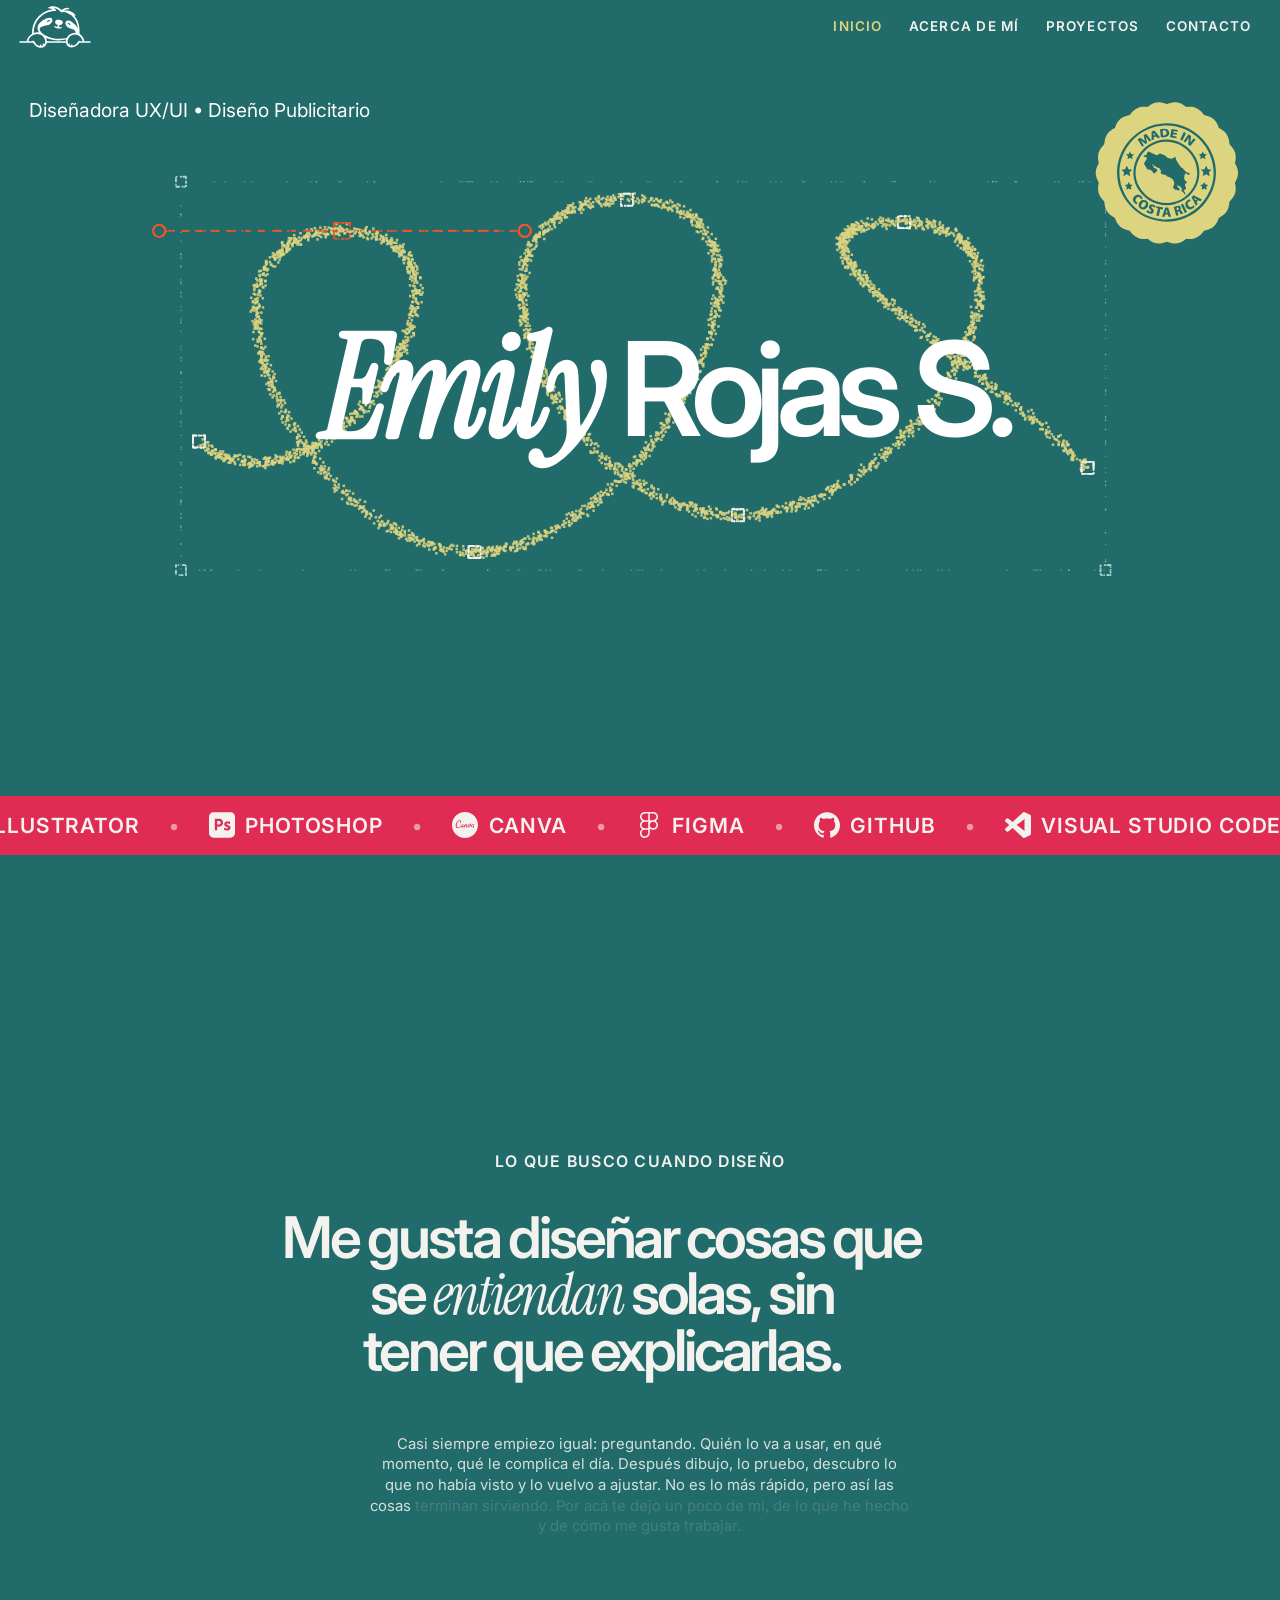
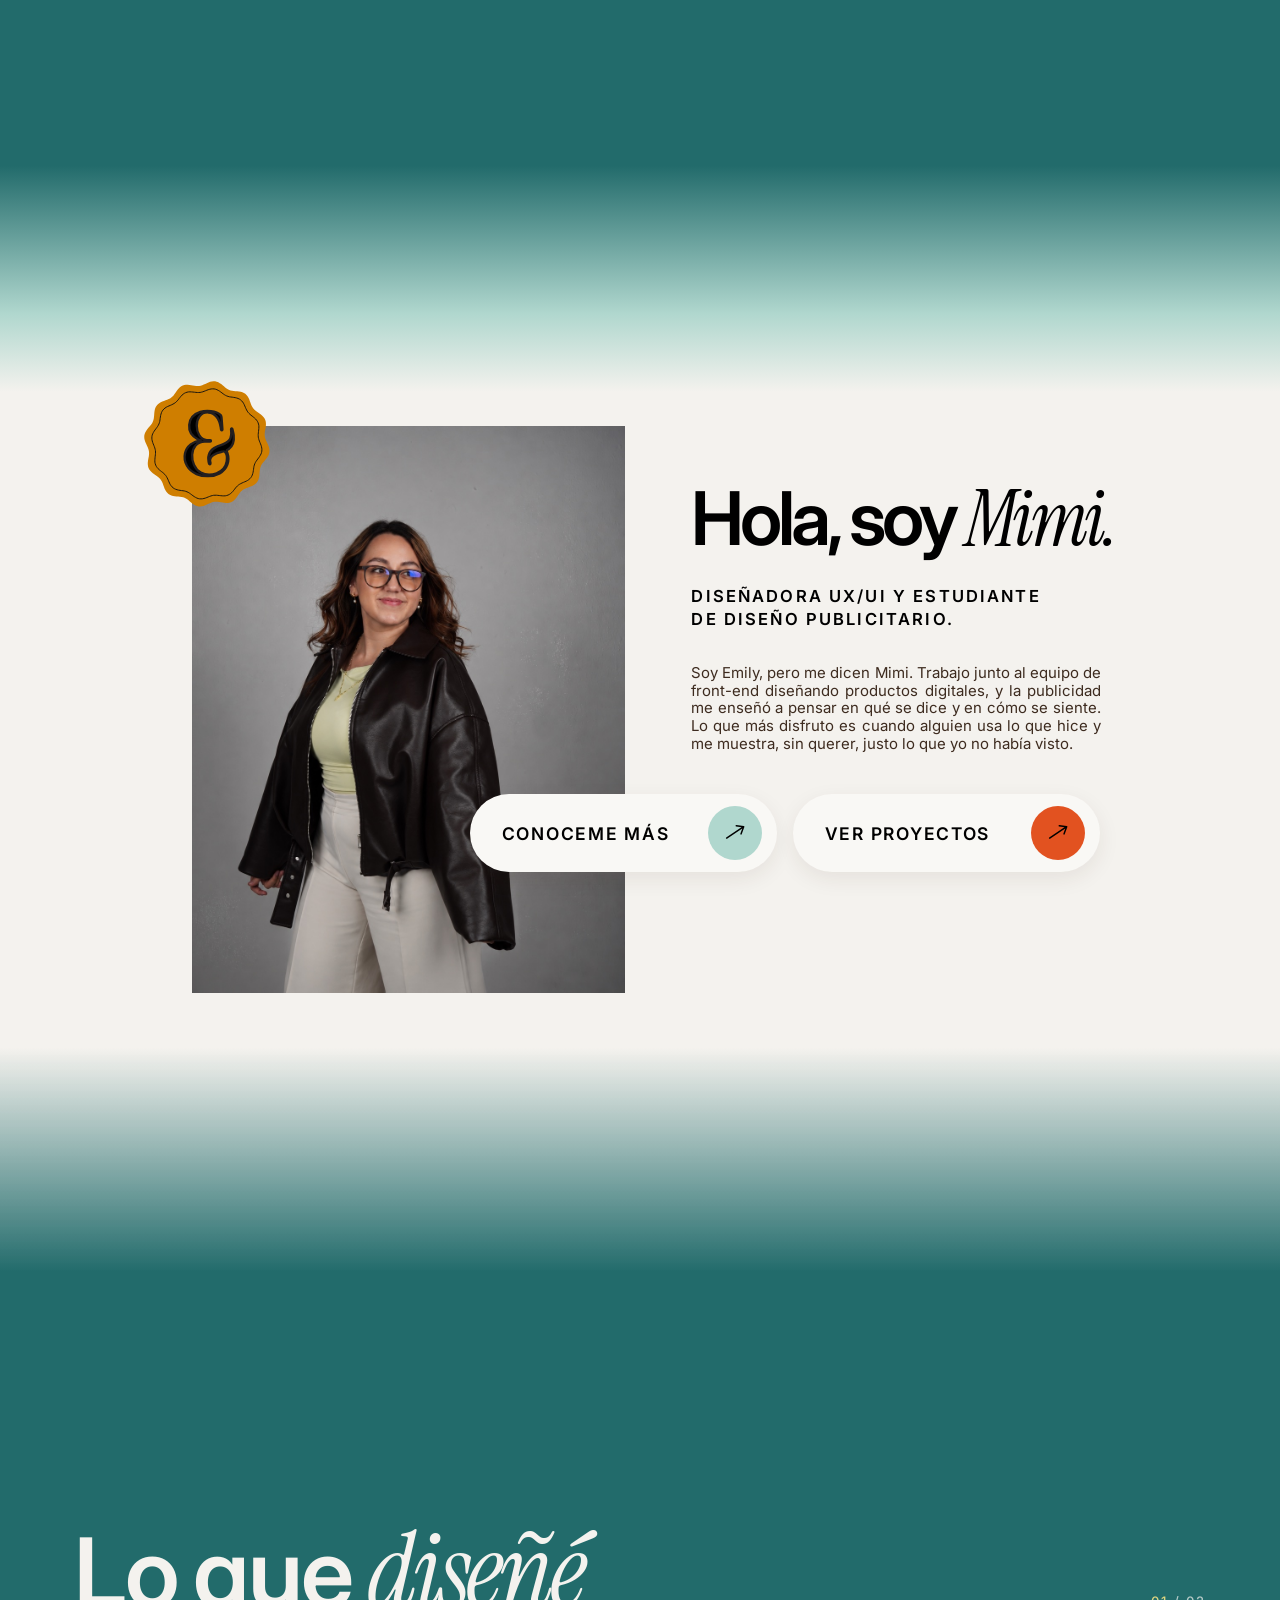
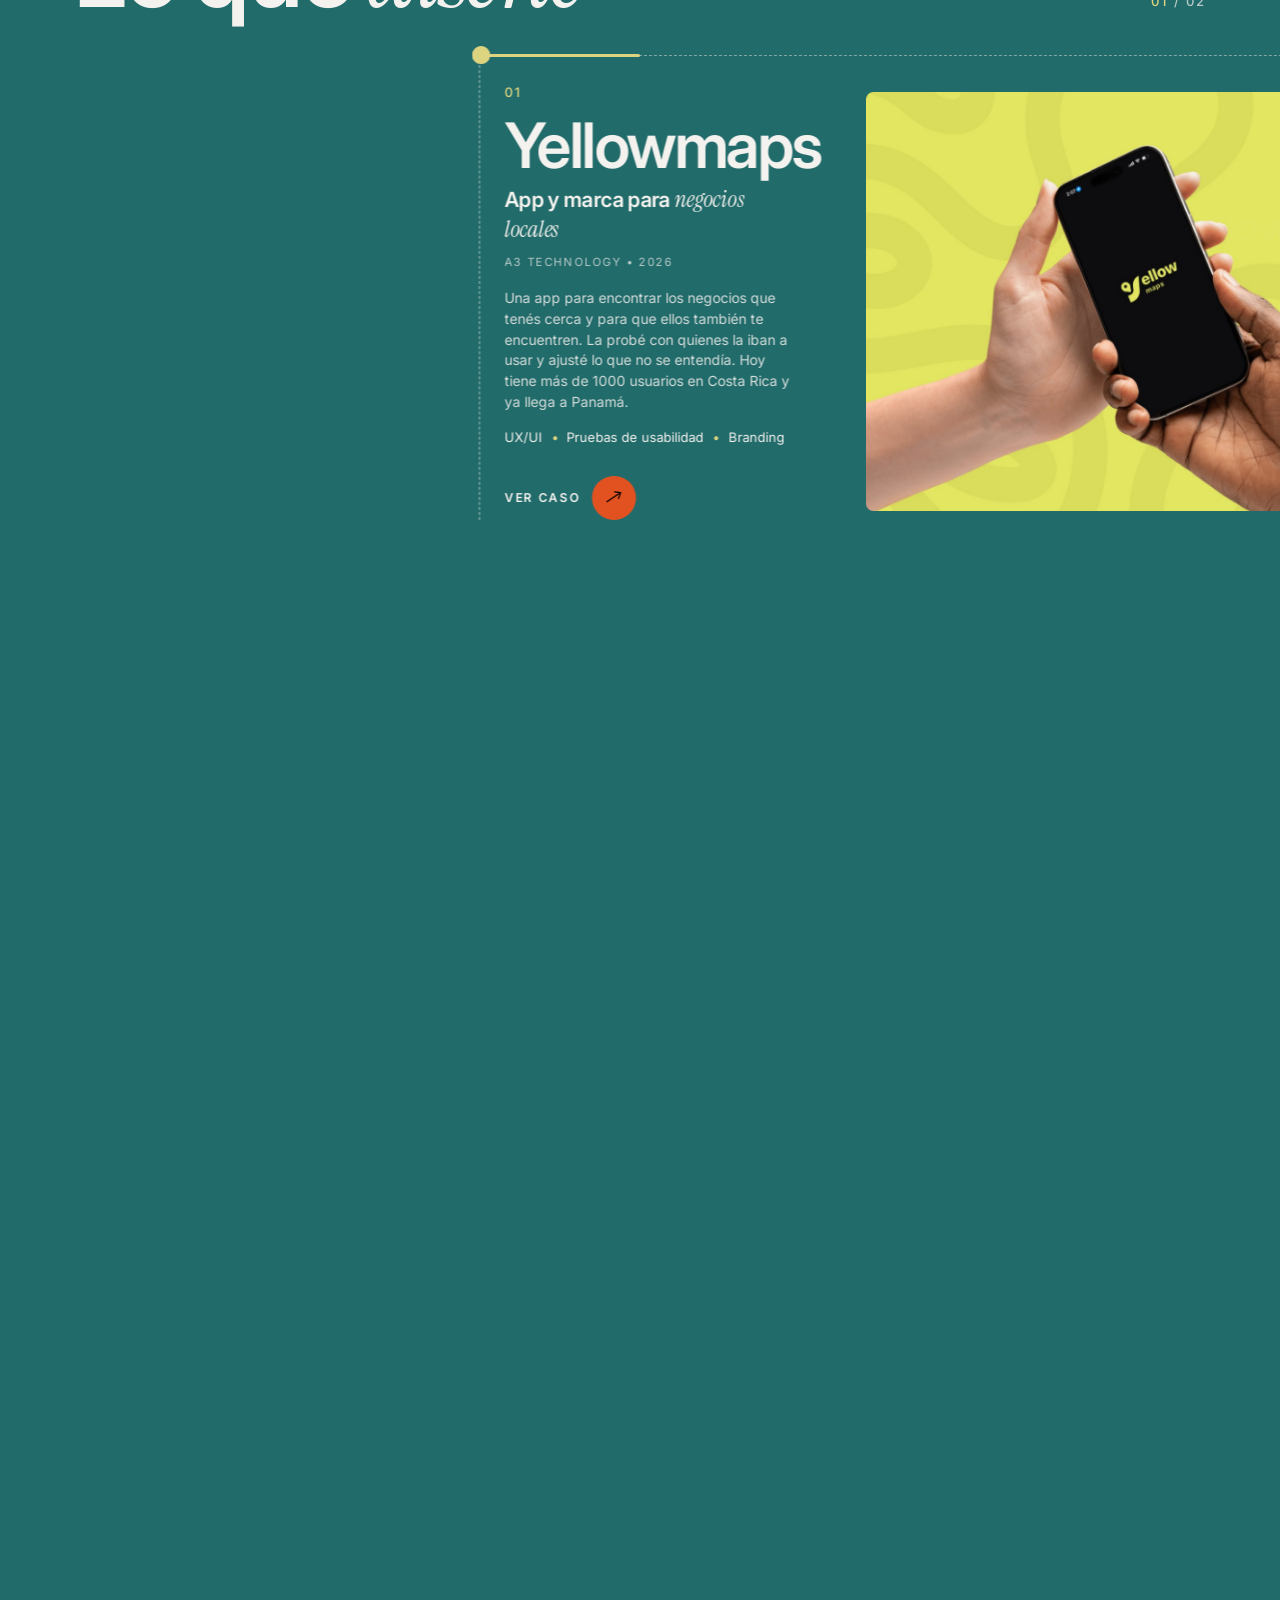
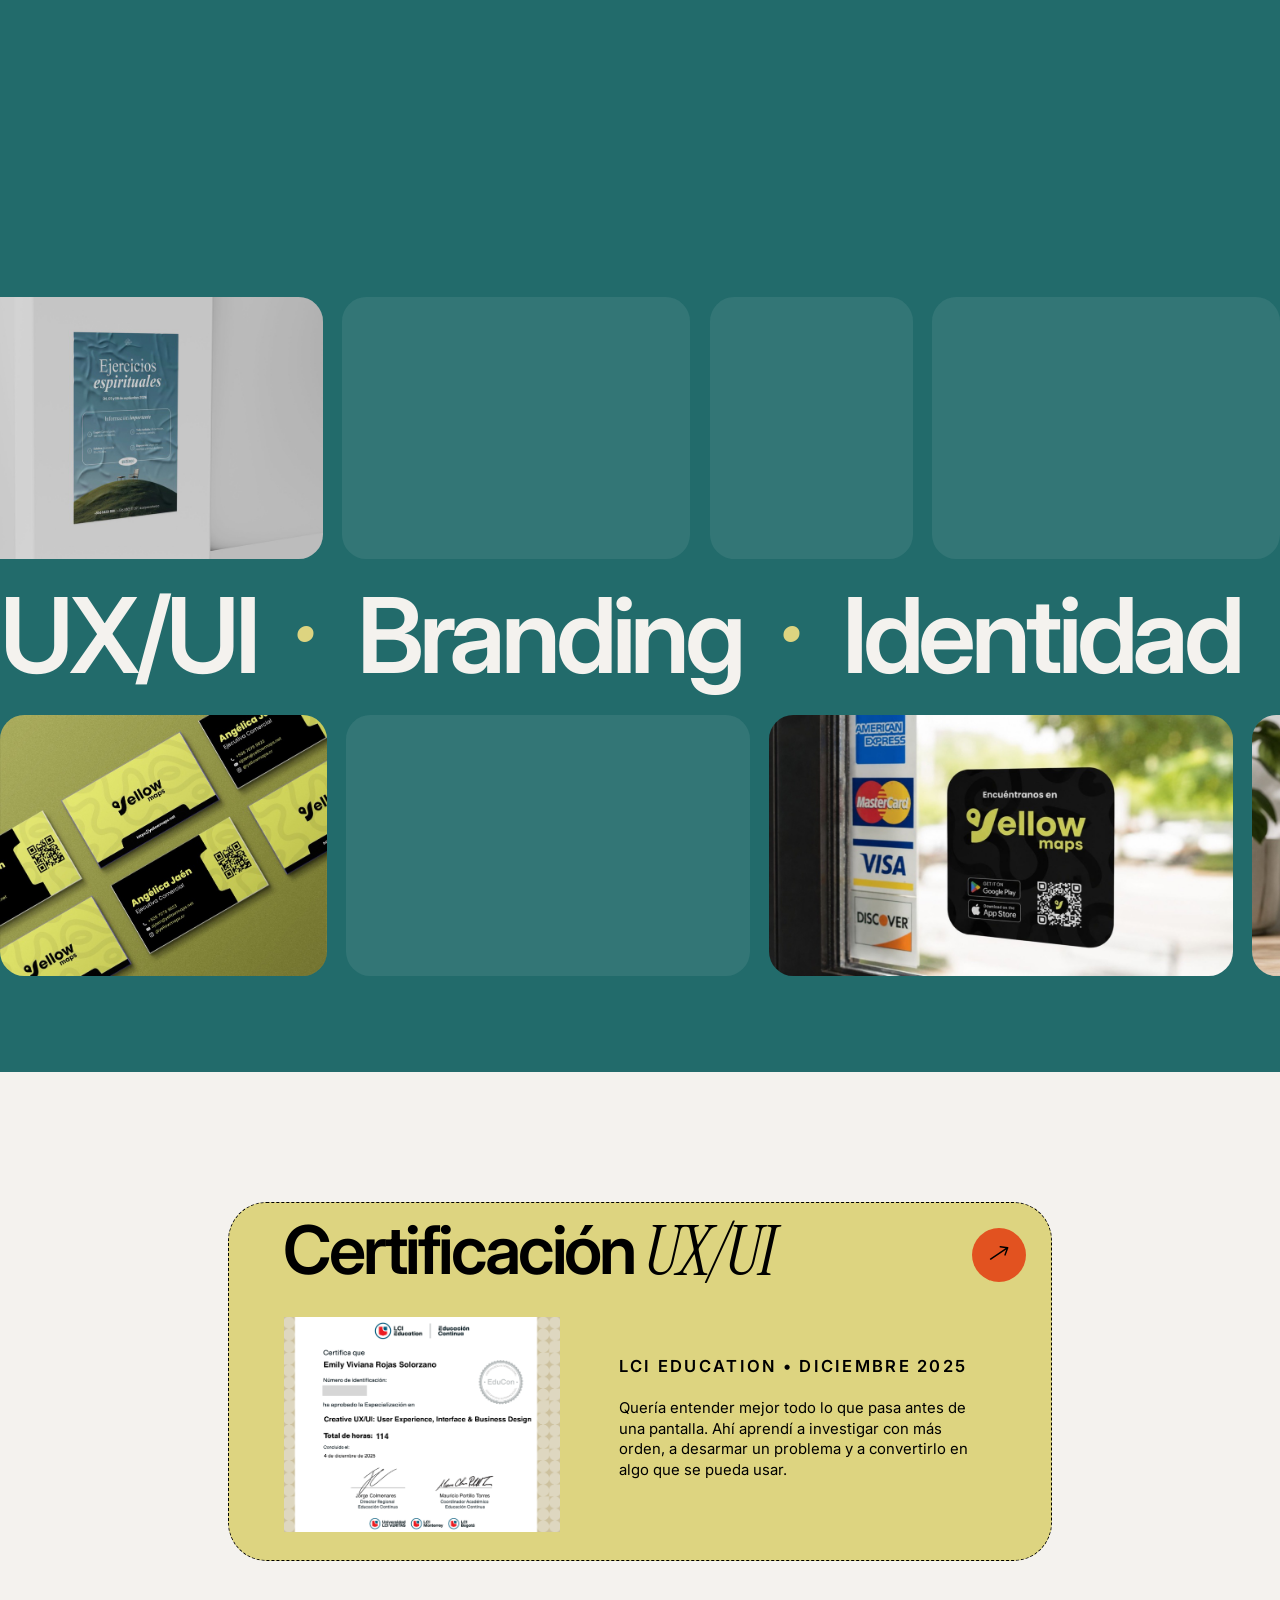
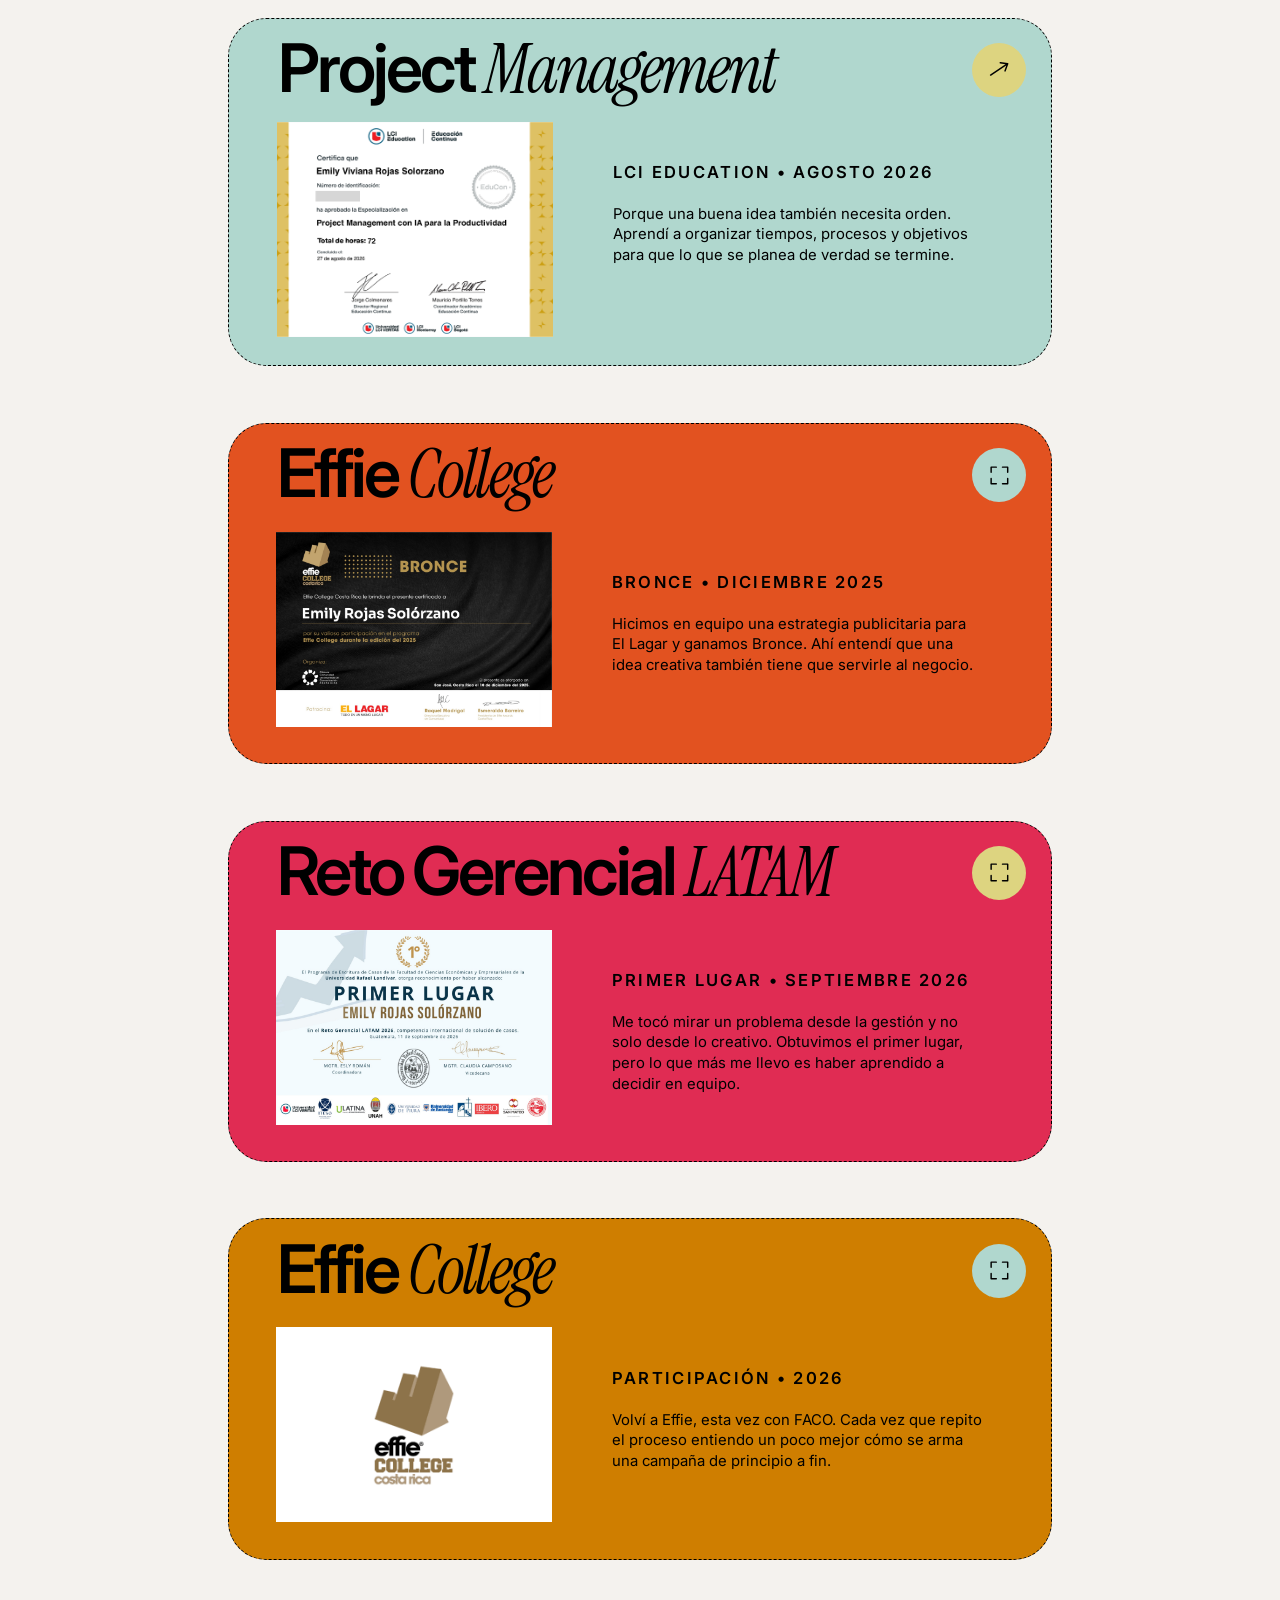
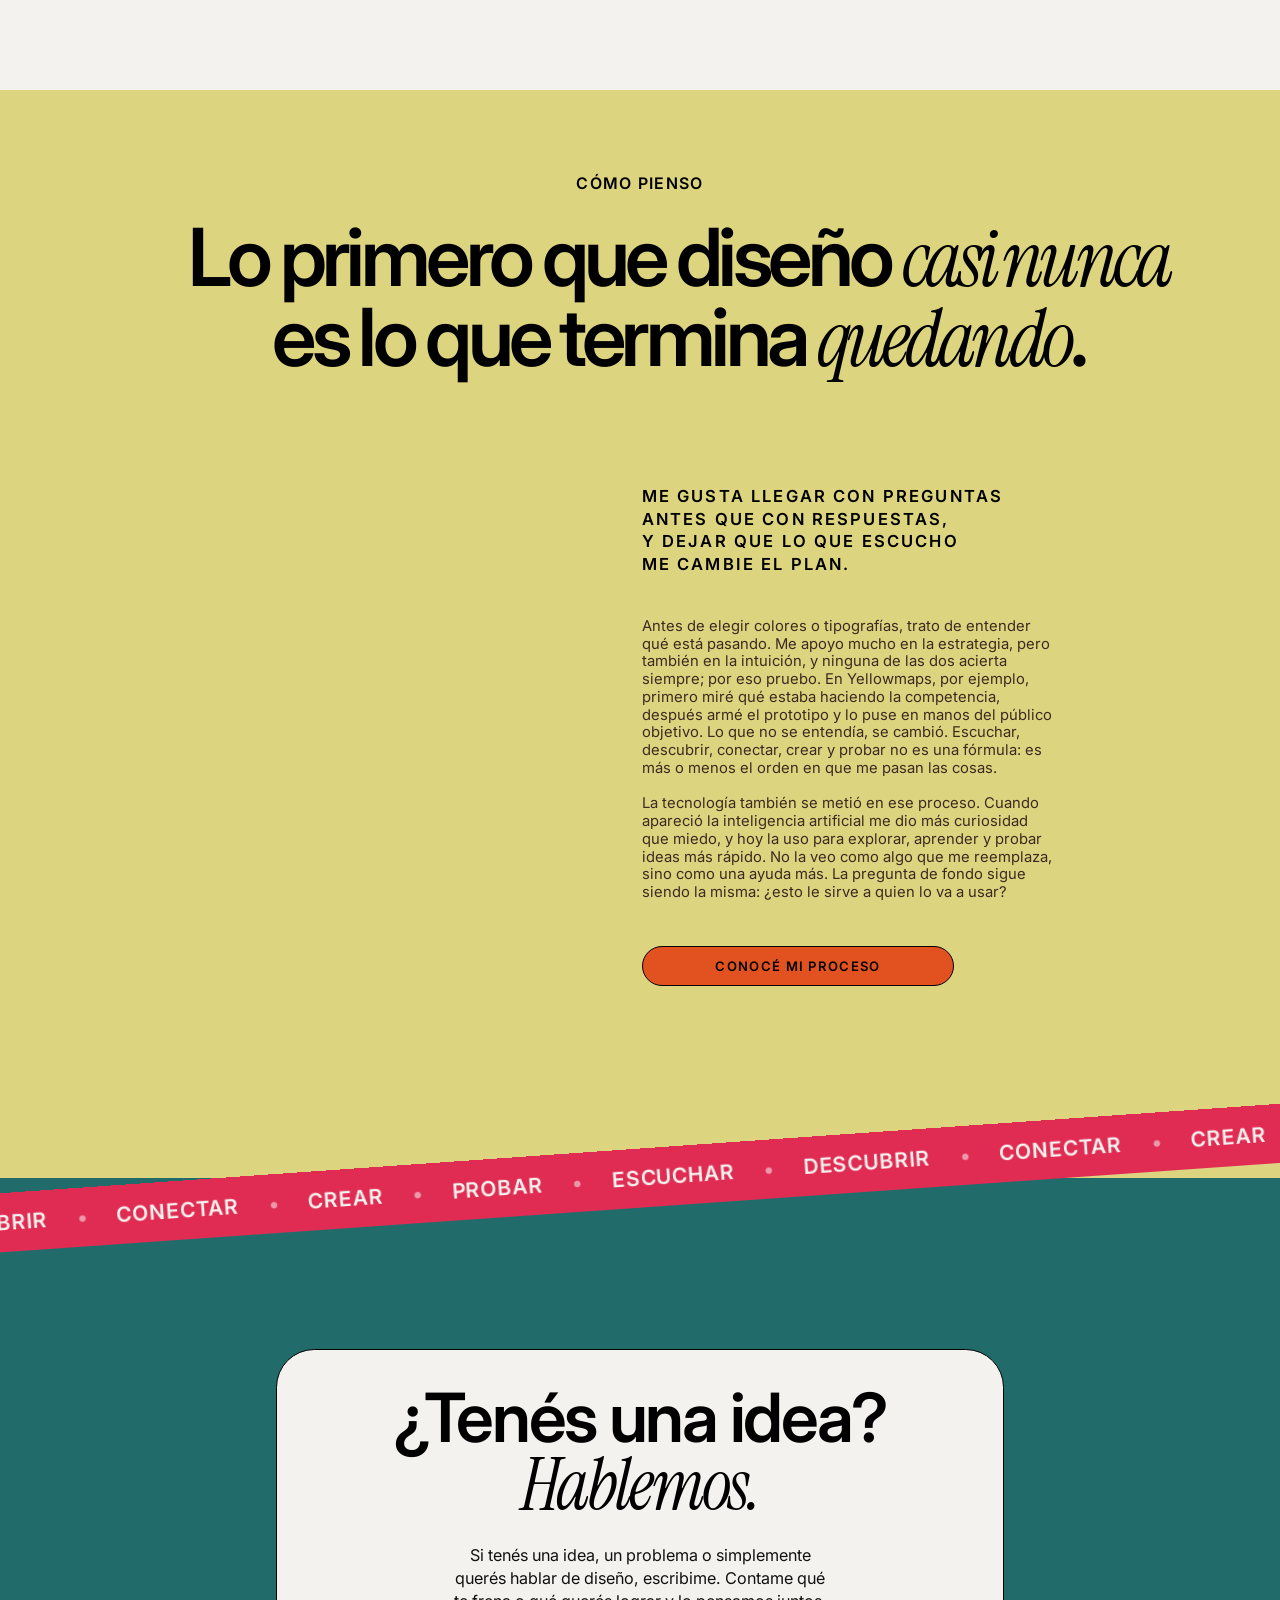
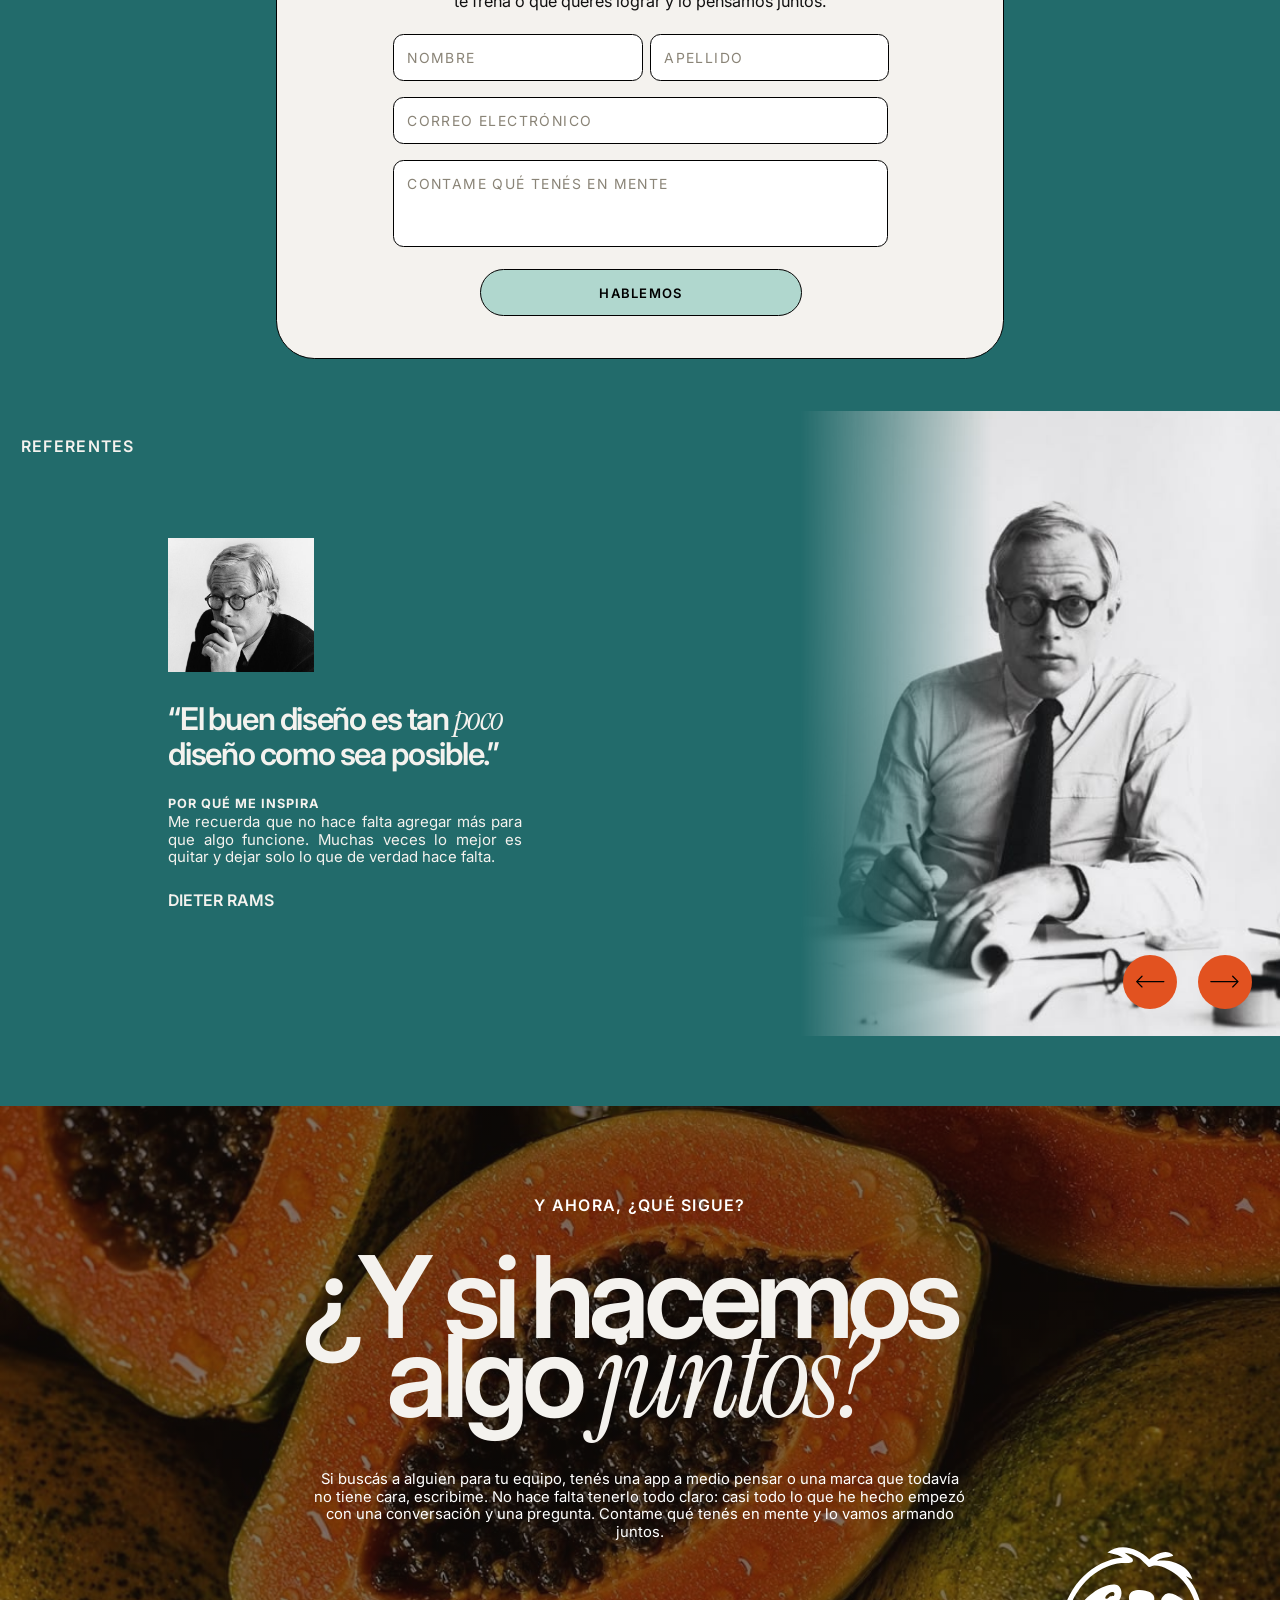
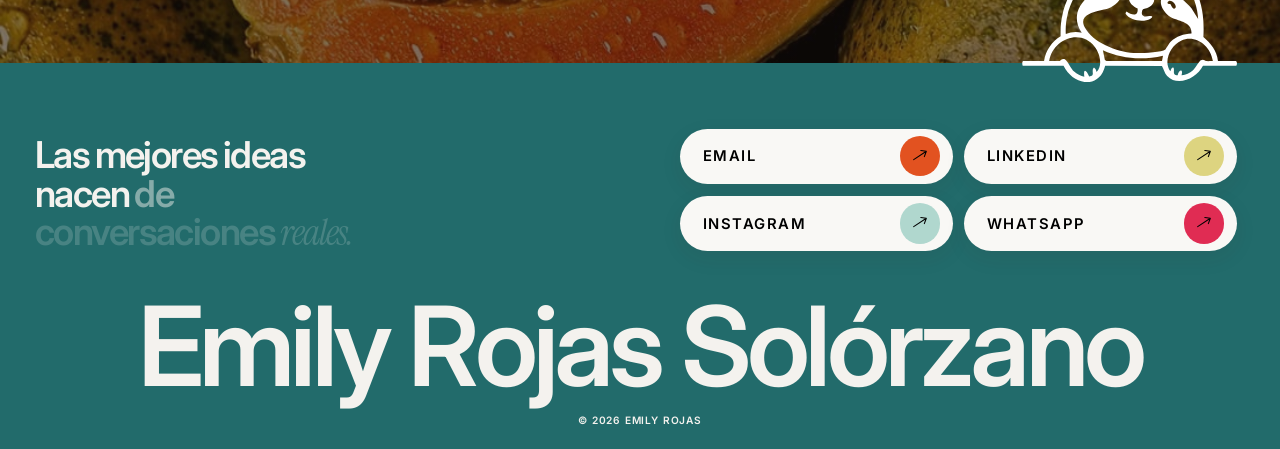
==== index.html @ 8b9737d7 "mas cambios" ====
<!DOCTYPE html>
<html lang="es">
<head>
<meta charset="UTF-8">
<meta name="viewport" content="width=device-width, initial-scale=1.0">
<title>Emily Rojas Solórzano — Diseñadora UX/UI en Costa Rica</title>
<meta name="description" content="Emily Rojas Solórzano, diseñadora UX/UI y estudiante de Diseño Publicitario en Costa Rica. Primero pregunta y escucha, después diseña: así llegó a Yellowmaps, Ceipa y más.">
<meta property="og:type" content="website">
<meta property="og:title" content="Emily Rojas Solórzano — Diseñadora UX/UI en Costa Rica">
<meta property="og:description" content="Emily Rojas Solórzano, diseñadora UX/UI y estudiante de Diseño Publicitario en Costa Rica. Primero pregunta y escucha, después diseña: así llegó a Yellowmaps, Ceipa y más.">
<meta property="og:url" content="https://emilyyrojasss.github.io/Portafolio/">
<link rel="preconnect" href="https://fonts.googleapis.com">
<link rel="preconnect" href="https://fonts.gstatic.com" crossorigin>
<link href="https://fonts.googleapis.com/css2?family=Inter:ital,wght@0,300;0,400;0,500;0,600;0,700;0,800;1,500&family=Inter+Tight:wght@400;500;700;800&family=Instrument+Serif:ital@0;1&family=Shrikhand&display=swap" rel="stylesheet">
<link rel="stylesheet" href="assets/css/style.css">
</head>
<body>

<!-- SPLASH: greeting on first visit of the session, slides up to reveal the hero -->
<div class="splash" id="splash" aria-hidden="true">
  <div class="splash-inner">
    <svg class="splash-hola" viewBox="-30 -15 650 335" aria-hidden="true"><path class="splash-pen" pathLength="1" transform="skewX(-8)" d="M20 260C60 220 140 120 150 60C158 20 130 0 112 30C95 60 85 200 75 300C95 200 130 160 160 165C190 170 185 230 180 270C176 300 200 305 225 285C245 265 250 190 285 185C320 180 330 230 315 265C300 300 255 305 248 270C242 240 262 188 290 186C315 185 335 200 355 195C390 180 430 120 435 60C440 15 410 5 400 40C390 80 375 220 380 270C385 305 420 300 440 270C450 240 470 200 505 195C530 192 540 205 540 205C520 185 470 190 458 240C448 285 490 305 520 270C535 250 540 215 542 195C538 240 530 290 555 298C575 302 595 285 610 270"/></svg>
    <p class="splash-text"><span class="splash-word" style="--i:0"><span>bienvenido/a</span></span> <span class="splash-word" style="--i:1"><span>a</span></span> <span class="splash-word" style="--i:2"><span>mi</span></span> <span class="splash-word" style="--i:3"><span><em>portafolio</em></span></span></p>
  </div>
  <span class="splash-bar"></span>
</div>

<header class="site-header">
  <a href="index.html" class="logo" aria-label="Emily Rojas S."><img src="assets/img/perezoso/perezoso-02-blanco.svg" alt=""></a>

  <button class="nav-toggle" id="nav-toggle" aria-label="Toggle menu" aria-expanded="false">
    <span></span><span></span><span></span>
  </button>

  <nav class="main-nav">
    <a href="index.html" aria-current="page">Inicio</a>
    <a href="about.html">Acerca de mí</a>
    <a href="services.html">Proyectos</a>
    <a href="contact.html">Contacto</a>
  </nav>
</header>

<main>

  <!-- ORB SCENE: hero + intro + about are one block for the particle animation. The canvas
       (sticky) lives behind all three: a vector path in the hero, a scribble around the intro,
       and a tail that swoops down behind the "Hola, soy Mimi" photo. The dark sky covers
       hero + intro only; the about sits on paper and stays pinned while the projects slide over. -->
  <div class="orb-scene">
  <div class="orb-stage" aria-hidden="true"><canvas class="hero-orb"></canvas></div>

  <div class="orb-sky">
  <!-- HERO -->
  <section class="hero" id="inicio">
    <div class="hero-photos" aria-hidden="true">
      <div class="hero-photo"></div>
    </div>

    <p class="hero-tagline">Diseñadora UX/UI • Diseño Publicitario</p>

    <h1 class="hero-title"><em>Emily</em> Rojas S.</h1>

    <a href="services.html" class="hero-badge" aria-label="Hecho en Costa Rica: ver mis proyectos">
      <svg viewBox="0 0 220 220" aria-hidden="true"><polygon points="214.5,110.0 214.4,112.5 213.9,114.9 213.2,117.4 212.3,119.8 211.2,122.1 210.0,124.4 210.5,126.9 210.9,129.4 211.1,132.0 211.1,134.5 210.8,137.0 210.3,139.4 209.4,141.8 208.3,144.0 207.0,146.2 205.4,148.2 203.7,150.1 201.9,152.0 201.7,154.5 201.3,157.1 200.8,159.6 200.1,162.0 199.1,164.3 197.9,166.5 196.4,168.5 194.7,170.3 192.8,172.0 190.8,173.5 188.6,174.9 186.3,176.1 185.4,178.5 184.4,180.9 183.2,183.2 181.8,185.3 180.2,187.2 178.4,189.0 176.5,190.5 174.3,191.8 172.0,192.8 169.6,193.7 167.1,194.4 164.6,195.0 163.0,197.0 161.4,199.0 159.6,200.8 157.7,202.5 155.6,203.9 153.4,205.1 151.1,206.0 148.7,206.6 146.2,207.0 143.6,207.1 141.0,207.1 138.5,206.9 136.4,208.4 134.2,209.9 132.0,211.1 129.7,212.2 127.3,212.9 124.9,213.4 122.4,213.6 119.9,213.6 117.4,213.2 114.9,212.6 112.4,211.9 110.0,211.0 107.6,211.9 105.1,212.6 102.6,213.2 100.1,213.6 97.6,213.6 95.1,213.4 92.7,212.9 90.3,212.2 88.0,211.1 85.8,209.9 83.6,208.4 81.5,206.9 79.0,207.1 76.4,207.1 73.8,207.0 71.3,206.6 68.9,206.0 66.6,205.1 64.4,203.9 62.3,202.5 60.4,200.8 58.6,199.0 57.0,197.0 55.4,195.0 52.9,194.4 50.4,193.7 48.0,192.8 45.7,191.8 43.5,190.5 41.6,189.0 39.8,187.2 38.2,185.3 36.8,183.2 35.6,180.9 34.6,178.5 33.7,176.1 31.4,174.9 29.2,173.5 27.2,172.0 25.3,170.3 23.6,168.5 22.1,166.5 20.9,164.3 19.9,162.0 19.2,159.6 18.7,157.1 18.3,154.5 18.1,152.0 16.3,150.1 14.6,148.2 13.0,146.2 11.7,144.0 10.6,141.8 9.7,139.4 9.2,137.0 8.9,134.5 8.9,132.0 9.1,129.4 9.5,126.9 10.0,124.4 8.8,122.1 7.7,119.8 6.8,117.4 6.1,114.9 5.6,112.5 5.5,110.0 5.6,107.5 6.1,105.1 6.8,102.6 7.7,100.2 8.8,97.9 10.0,95.6 9.5,93.1 9.1,90.6 8.9,88.0 8.9,85.5 9.2,83.0 9.7,80.6 10.6,78.2 11.7,76.0 13.0,73.8 14.6,71.8 16.3,69.9 18.1,68.0 18.3,65.5 18.7,62.9 19.2,60.4 19.9,58.0 20.9,55.7 22.1,53.5 23.6,51.5 25.3,49.7 27.2,48.0 29.2,46.5 31.4,45.1 33.7,43.9 34.6,41.5 35.6,39.1 36.8,36.8 38.2,34.7 39.8,32.8 41.6,31.0 43.5,29.5 45.7,28.2 48.0,27.2 50.4,26.3 52.9,25.6 55.4,25.0 57.0,23.0 58.6,21.0 60.4,19.2 62.3,17.5 64.4,16.1 66.6,14.9 68.9,14.0 71.3,13.4 73.8,13.0 76.4,12.9 79.0,12.9 81.5,13.1 83.6,11.6 85.8,10.1 88.0,8.9 90.3,7.8 92.7,7.1 95.1,6.6 97.6,6.4 100.1,6.4 102.6,6.8 105.1,7.4 107.6,8.1 110.0,9.0 112.4,8.1 114.9,7.4 117.4,6.8 119.9,6.4 122.4,6.4 124.9,6.6 127.3,7.1 129.7,7.8 132.0,8.9 134.2,10.1 136.4,11.6 138.5,13.1 141.0,12.9 143.6,12.9 146.2,13.0 148.7,13.4 151.1,14.0 153.4,14.9 155.6,16.1 157.7,17.5 159.6,19.2 161.4,21.0 163.0,23.0 164.6,25.0 167.1,25.6 169.6,26.3 172.0,27.2 174.3,28.2 176.5,29.5 178.4,31.0 180.2,32.8 181.8,34.7 183.2,36.8 184.4,39.1 185.4,41.5 186.3,43.9 188.6,45.1 190.8,46.5 192.8,48.0 194.7,49.7 196.4,51.5 197.9,53.5 199.1,55.7 200.1,58.0 200.8,60.4 201.3,62.9 201.7,65.5 201.9,68.0 203.7,69.9 205.4,71.8 207.0,73.8 208.3,76.0 209.4,78.2 210.3,80.6 210.8,83.0 211.1,85.5 211.1,88.0 210.9,90.6 210.5,93.1 210.0,95.6 211.2,97.9 212.3,100.2 213.2,102.6 213.9,105.1 214.4,107.5"/></svg>
      <img src="assets/img/made%20in%20costa%20rica/costa%20rica-10-turquesa.svg" alt="">
    </a>

    <div class="ribbon hero-ribbon" role="group" aria-label="Herramientas que uso para crear: Illustrator, Photoshop, Canva, Figma, GitHub, Visual Studio Code, Magnific, CapCut">
      <ul class="ribbon-track"><li class="ribbon-item"><i class="ribbon-logo ribbon-logo--adobeillustrator" aria-hidden="true"></i><span>Illustrator</span></li><li class="ribbon-dot" aria-hidden="true">•</li><li class="ribbon-item"><i class="ribbon-logo ribbon-logo--adobephotoshop" aria-hidden="true"></i><span>Photoshop</span></li><li class="ribbon-dot" aria-hidden="true">•</li><li class="ribbon-item"><i class="ribbon-logo ribbon-logo--canva" aria-hidden="true"></i><span>Canva</span></li><li class="ribbon-dot" aria-hidden="true">•</li><li class="ribbon-item"><i class="ribbon-logo ribbon-logo--figma" aria-hidden="true"></i><span>Figma</span></li><li class="ribbon-dot" aria-hidden="true">•</li><li class="ribbon-item"><i class="ribbon-logo ribbon-logo--github" aria-hidden="true"></i><span>GitHub</span></li><li class="ribbon-dot" aria-hidden="true">•</li><li class="ribbon-item"><i class="ribbon-logo ribbon-logo--visualstudiocode" aria-hidden="true"></i><span>Visual Studio Code</span></li><li class="ribbon-dot" aria-hidden="true">•</li><li class="ribbon-item"><i class="ribbon-logo ribbon-logo--magnific" aria-hidden="true"></i><span>Magnific</span></li><li class="ribbon-dot" aria-hidden="true">•</li><li class="ribbon-item"><i class="ribbon-logo ribbon-logo--capcut" aria-hidden="true"></i><span class="ribbon-sr">CapCut</span></li><li class="ribbon-dot" aria-hidden="true">•</li></ul>
      <ul class="ribbon-track" aria-hidden="true"><li class="ribbon-item"><i class="ribbon-logo ribbon-logo--adobeillustrator" aria-hidden="true"></i><span>Illustrator</span></li><li class="ribbon-dot" aria-hidden="true">•</li><li class="ribbon-item"><i class="ribbon-logo ribbon-logo--adobephotoshop" aria-hidden="true"></i><span>Photoshop</span></li><li class="ribbon-dot" aria-hidden="true">•</li><li class="ribbon-item"><i class="ribbon-logo ribbon-logo--canva" aria-hidden="true"></i><span>Canva</span></li><li class="ribbon-dot" aria-hidden="true">•</li><li class="ribbon-item"><i class="ribbon-logo ribbon-logo--figma" aria-hidden="true"></i><span>Figma</span></li><li class="ribbon-dot" aria-hidden="true">•</li><li class="ribbon-item"><i class="ribbon-logo ribbon-logo--github" aria-hidden="true"></i><span>GitHub</span></li><li class="ribbon-dot" aria-hidden="true">•</li><li class="ribbon-item"><i class="ribbon-logo ribbon-logo--visualstudiocode" aria-hidden="true"></i><span>Visual Studio Code</span></li><li class="ribbon-dot" aria-hidden="true">•</li><li class="ribbon-item"><i class="ribbon-logo ribbon-logo--magnific" aria-hidden="true"></i><span>Magnific</span></li><li class="ribbon-dot" aria-hidden="true">•</li><li class="ribbon-item"><i class="ribbon-logo ribbon-logo--capcut" aria-hidden="true"></i><span class="ribbon-sr">CapCut</span></li><li class="ribbon-dot" aria-hidden="true">•</li></ul>
    </div>
  </section>

  <!-- INTRO -->
  <section class="intro" id="about">
    <p class="intro-eyebrow">LO QUE BUSCO CUANDO DISEÑO</p>
    <h2 class="intro-title">Me gusta diseñar cosas que <br>se <em>entiendan</em> solas, sin <br>tener que explicarlas.</h2>
    <p class="intro-copy">Casi siempre empiezo igual: preguntando. Quién lo va a usar, en qué momento, qué le complica el día. Después dibujo, lo pruebo, descubro lo que no había visto y lo vuelvo a ajustar. No es lo más rápido, pero así las cosas terminan sirviendo. Por acá te dejo un poco de mí, de lo que he hecho y de cómo me gusta trabajar.</p>
  </section>
  </div>

  <!-- ABOUT -->
  <section class="about">
    <div class="about-inner">
      <div class="about-photo">
        <div class="about-badge" aria-hidden="true">
          <svg viewBox="0 0 220 220">
            <polygon class="badge-fill" points="213.0,110.0 214.2,112.7 215.2,115.5 215.9,118.3 216.2,121.2 216.1,124.0 215.5,126.7 214.5,129.4 213.0,131.9 211.4,134.3 209.5,136.7 207.6,138.9 205.7,141.1 204.0,143.3 202.6,145.5 201.5,147.9 200.6,150.3 200.0,152.9 199.7,155.7 199.4,158.6 199.2,161.5 198.9,164.5 198.4,167.4 197.6,170.2 196.4,172.8 194.9,175.1 193.0,177.2 190.8,179.0 188.3,180.5 185.6,181.8 182.8,182.8 180.0,183.8 177.3,184.8 174.8,185.9 172.4,187.1 170.3,188.5 168.3,190.3 166.5,192.2 164.8,194.4 163.2,196.8 161.5,199.2 159.7,201.6 157.8,203.9 155.7,205.9 153.4,207.6 150.9,208.9 148.3,209.7 145.5,210.1 142.6,210.2 139.6,209.9 136.7,209.5 133.8,209.0 130.9,208.4 128.2,208.1 125.5,208.0 122.9,208.2 120.4,208.7 117.8,209.5 115.3,210.5 112.7,211.7 110.0,213.0 107.3,214.2 104.5,215.2 101.7,215.9 98.8,216.2 96.0,216.1 93.3,215.5 90.6,214.5 88.1,213.0 85.7,211.4 83.3,209.5 81.1,207.6 78.9,205.7 76.7,204.0 74.5,202.6 72.1,201.5 69.7,200.6 67.1,200.0 64.3,199.7 61.4,199.4 58.5,199.2 55.5,198.9 52.6,198.4 49.8,197.6 47.2,196.4 44.9,194.9 42.8,193.0 41.0,190.8 39.5,188.3 38.2,185.6 37.2,182.8 36.2,180.0 35.2,177.3 34.1,174.8 32.9,172.4 31.5,170.3 29.7,168.3 27.8,166.5 25.6,164.8 23.2,163.2 20.8,161.5 18.4,159.7 16.1,157.8 14.1,155.7 12.4,153.4 11.1,150.9 10.3,148.3 9.9,145.5 9.8,142.6 10.1,139.6 10.5,136.7 11.0,133.8 11.6,130.9 11.9,128.2 12.0,125.5 11.8,122.9 11.3,120.4 10.5,117.8 9.5,115.3 8.3,112.7 7.0,110.0 5.8,107.3 4.8,104.5 4.1,101.7 3.8,98.8 3.9,96.0 4.5,93.3 5.5,90.6 7.0,88.1 8.6,85.7 10.5,83.3 12.4,81.1 14.3,78.9 16.0,76.7 17.4,74.5 18.5,72.1 19.4,69.7 20.0,67.1 20.3,64.3 20.6,61.4 20.8,58.5 21.1,55.5 21.6,52.6 22.4,49.8 23.6,47.2 25.1,44.9 27.0,42.8 29.2,41.0 31.7,39.5 34.4,38.2 37.2,37.2 40.0,36.2 42.7,35.2 45.2,34.1 47.6,32.9 49.7,31.5 51.7,29.7 53.5,27.8 55.2,25.6 56.8,23.2 58.5,20.8 60.3,18.4 62.2,16.1 64.3,14.1 66.6,12.4 69.1,11.1 71.7,10.3 74.5,9.9 77.4,9.8 80.4,10.1 83.3,10.5 86.2,11.0 89.1,11.6 91.8,11.9 94.5,12.0 97.1,11.8 99.6,11.3 102.2,10.5 104.7,9.5 107.3,8.3 110.0,7.0 112.7,5.8 115.5,4.8 118.3,4.1 121.2,3.8 124.0,3.9 126.7,4.5 129.4,5.5 131.9,7.0 134.3,8.6 136.7,10.5 138.9,12.4 141.1,14.3 143.3,16.0 145.5,17.4 147.9,18.5 150.3,19.4 152.9,20.0 155.7,20.3 158.6,20.6 161.5,20.8 164.5,21.1 167.4,21.6 170.2,22.4 172.8,23.6 175.1,25.1 177.2,27.0 179.0,29.2 180.5,31.7 181.8,34.4 182.8,37.2 183.8,40.0 184.8,42.7 185.9,45.2 187.1,47.6 188.5,49.7 190.3,51.7 192.2,53.5 194.4,55.2 196.8,56.8 199.2,58.5 201.6,60.3 203.9,62.2 205.9,64.3 207.6,66.6 208.9,69.1 209.7,71.7 210.1,74.5 210.2,77.4 209.9,80.4 209.5,83.3 209.0,86.2 208.4,89.1 208.1,91.8 208.0,94.5 208.2,97.1 208.7,99.6 209.5,102.2 210.5,104.7 211.7,107.3"/>
            <polygon class="badge-line" points="201.0,110.0 201.9,112.4 202.6,114.9 203.1,117.3 203.3,119.8 203.2,122.3 202.7,124.7 201.9,127.0 200.7,129.3 199.4,131.5 197.9,133.6 196.4,135.6 194.9,137.6 193.5,139.6 192.3,141.6 191.3,143.7 190.5,145.9 189.9,148.1 189.5,150.5 189.2,153.0 188.8,155.5 188.4,158.0 187.8,160.5 187.0,162.9 185.9,165.2 184.6,167.2 182.9,169.1 181.0,170.7 178.9,172.1 176.7,173.3 174.3,174.3 172.0,175.3 169.7,176.3 167.5,177.4 165.5,178.5 163.6,179.8 161.8,181.3 160.2,183.0 158.6,184.8 157.1,186.8 155.5,188.8 153.9,190.8 152.1,192.7 150.2,194.3 148.2,195.7 146.0,196.8 143.6,197.6 141.2,198.1 138.7,198.2 136.1,198.1 133.6,197.9 131.0,197.6 128.6,197.3 126.1,197.1 123.8,197.1 121.5,197.2 119.2,197.7 116.9,198.3 114.7,199.1 112.4,200.0 110.0,201.0 107.6,201.9 105.1,202.6 102.7,203.1 100.2,203.3 97.7,203.2 95.3,202.7 93.0,201.9 90.7,200.7 88.5,199.4 86.4,197.9 84.4,196.4 82.4,194.9 80.4,193.5 78.4,192.3 76.3,191.3 74.1,190.5 71.9,189.9 69.5,189.5 67.0,189.2 64.5,188.8 62.0,188.4 59.5,187.8 57.1,187.0 54.8,185.9 52.8,184.6 50.9,182.9 49.3,181.0 47.9,178.9 46.7,176.7 45.7,174.3 44.7,172.0 43.7,169.7 42.6,167.5 41.5,165.5 40.2,163.6 38.7,161.8 37.0,160.2 35.2,158.6 33.2,157.1 31.2,155.5 29.2,153.9 27.3,152.1 25.7,150.2 24.3,148.2 23.2,146.0 22.4,143.6 21.9,141.2 21.8,138.7 21.9,136.1 22.1,133.6 22.4,131.0 22.7,128.6 22.9,126.1 22.9,123.8 22.8,121.5 22.3,119.2 21.7,116.9 20.9,114.7 20.0,112.4 19.0,110.0 18.1,107.6 17.4,105.1 16.9,102.7 16.7,100.2 16.8,97.7 17.3,95.3 18.1,93.0 19.3,90.7 20.6,88.5 22.1,86.4 23.6,84.4 25.1,82.4 26.5,80.4 27.7,78.4 28.7,76.3 29.5,74.1 30.1,71.9 30.5,69.5 30.8,67.0 31.2,64.5 31.6,62.0 32.2,59.5 33.0,57.1 34.1,54.8 35.4,52.8 37.1,50.9 39.0,49.3 41.1,47.9 43.3,46.7 45.7,45.7 48.0,44.7 50.3,43.7 52.5,42.6 54.5,41.5 56.4,40.2 58.2,38.7 59.8,37.0 61.4,35.2 62.9,33.2 64.5,31.2 66.1,29.2 67.9,27.3 69.8,25.7 71.8,24.3 74.0,23.2 76.4,22.4 78.8,21.9 81.3,21.8 83.9,21.9 86.4,22.1 89.0,22.4 91.4,22.7 93.9,22.9 96.2,22.9 98.5,22.8 100.8,22.3 103.1,21.7 105.3,20.9 107.6,20.0 110.0,19.0 112.4,18.1 114.9,17.4 117.3,16.9 119.8,16.7 122.3,16.8 124.7,17.3 127.0,18.1 129.3,19.3 131.5,20.6 133.6,22.1 135.6,23.6 137.6,25.1 139.6,26.5 141.6,27.7 143.7,28.7 145.9,29.5 148.1,30.1 150.5,30.5 153.0,30.8 155.5,31.2 158.0,31.6 160.5,32.2 162.9,33.0 165.2,34.1 167.2,35.4 169.1,37.1 170.7,39.0 172.1,41.1 173.3,43.3 174.3,45.7 175.3,48.0 176.3,50.3 177.4,52.5 178.5,54.5 179.8,56.4 181.3,58.2 183.0,59.8 184.8,61.4 186.8,62.9 188.8,64.5 190.8,66.1 192.7,67.9 194.3,69.8 195.7,71.8 196.8,74.0 197.6,76.4 198.1,78.8 198.2,81.3 198.1,83.9 197.9,86.4 197.6,89.0 197.3,91.4 197.1,93.9 197.1,96.2 197.2,98.5 197.7,100.8 198.3,103.1 199.1,105.3 200.0,107.6"/>
            <image href="assets/img/logo%20e.svg" x="19" y="11" width="190" height="190"/>
          </svg>
        </div>
      </div>

      <div class="about-copy">
        <h2 class="about-title">Hola, soy <em>Mimi.</em></h2>
        <p class="about-sub">Diseñadora UX/UI y estudiante <br>de Diseño Publicitario.</p>
        <p class="about-text">Soy Emily, pero me dicen Mimi. Trabajo junto al equipo de front-end diseñando productos digitales, y la publicidad me enseñó a pensar en qué se dice y en cómo se siente. Lo que más disfruto es cuando alguien usa lo que hice y me muestra, sin querer, justo lo que yo no había visto.</p>
        <div class="about-actions">
          <a href="about.html" class="pill"><span>Conoceme más</span><i class="pill-icon pill-lavender"><svg viewBox="0 0 24 24" aria-hidden="true"><path d="M3.5 16.5 20 5.5M12.8 4.6 20 5.5l-2.6 7"/></svg></i></a>
          <a href="services.html" class="pill"><span>Ver proyectos</span><i class="pill-icon pill-orange"><svg viewBox="0 0 24 24" aria-hidden="true"><path d="M3.5 16.5 20 5.5M12.8 4.6 20 5.5l-2.6 7"/></svg></i></a>
        </div>
      </div>
    </div>
  </section>
  </div>

  <!-- PROJECTS: slides over the pinned about; the stage pins and the pieces of each case slide sideways with the scroll -->
  <section class="feel feel--projects" id="proyectos">
    <div class="hs">
      <div class="hs-stage">
        <div class="hs-head">
          <h2 class="feel-title">Lo que <em>diseñé</em></h2>
          <p class="hs-count" aria-hidden="true"><span class="hs-now">01</span> / 02</p>
        </div>
        <div class="hs-view">
          <div class="hs-track">
            <span class="hs-line" aria-hidden="true"><span class="hs-fill"></span></span>
        <a href="services.html#pj" class="hs-info" data-hs="1">
          <p class="hs-num">01</p>
          <h3 class="hs-name">Yellowmaps</h3>
          <p class="hs-sub">App y marca para <em>negocios locales</em></p>
          <p class="hs-client">A3 Technology • 2026</p>
          <p class="hs-text">Una app para encontrar los negocios que tenés cerca y para que ellos también te encuentren. La probé con quienes la iban a usar y ajusté lo que no se entendía. Hoy tiene más de 1000 usuarios en Costa Rica y ya llega a Panamá.</p>
          <ul class="hs-tags"><li>UX/UI</li><li>Pruebas de usabilidad</li><li>Branding</li></ul>
          <span class="hs-link">Ver caso<i class="pill-icon pill-orange"><svg viewBox="0 0 24 24" aria-hidden="true"><path d="M3.5 16.5 20 5.5M12.8 4.6 20 5.5l-2.6 7"/></svg></i></span>
        </a>
        <a href="services.html#pj" class="hs-shot" style="--ar:1.778" tabindex="-1"><img src="assets/img/yellowmaps/web/portada.jpg" alt="Dos manos sostienen un celular con la app de Yellowmaps" width="1920" height="1080" loading="lazy" decoding="async"></a>
        <a href="services.html#pj" class="hs-shot" style="--ar:0.778" tabindex="-1"><img src="assets/img/yellowmaps/web/celular.jpg" alt="La app de Yellowmaps en un celular" width="1867" height="2400" loading="lazy" decoding="async"></a>
        <a href="services.html#pj" class="hs-shot" style="--ar:1.333" tabindex="-1"><img src="assets/img/yellowmaps/web/landing.jpg" alt="La página web de Yellowmaps en una laptop" width="2400" height="1800" loading="lazy" decoding="async"></a>
        <a href="services.html#pj" class="hs-shot" style="--ar:0.750" tabindex="-1"><img src="assets/img/yellowmaps/web/mapa.jpg" alt="El mapa de la app de Yellowmaps en un celular" width="1800" height="2400" loading="lazy" decoding="async"></a>
        <a href="services.html#pj-freelance" class="hs-info" data-hs="2">
          <p class="hs-num">02</p>
          <h3 class="hs-name">Ceipa</h3>
          <p class="hs-sub">Identidad para <em>una comunidad</em></p>
          <p class="hs-client">Freelance</p>
          <p class="hs-text">Un grupo de jóvenes que vive la fe en lo de todos los días, más cerca de la naturaleza que de un templo. De ahí salió todo: logo, sublogos, paleta, línea gráfica y piezas para redes.</p>
          <ul class="hs-tags"><li>Identidad de marca</li><li>Logo</li><li>Redes sociales</li></ul>
          <span class="hs-link">Ver caso<i class="pill-icon pill-lavender"><svg viewBox="0 0 24 24" aria-hidden="true"><path d="M3.5 16.5 20 5.5M12.8 4.6 20 5.5l-2.6 7"/></svg></i></span>
        </a>
        <a href="services.html#pj-freelance" class="hs-shot" style="--ar:1.500" tabindex="-1"><img src="assets/img/ceipa/portada-isotipo.jpg" alt="Isotipo de Ceipa en relieve sobre papel texturizado, con un lápiz" width="2200" height="1467" loading="lazy" decoding="async"></a>
        <a href="services.html#pj-freelance" class="hs-shot" style="--ar:1.500" tabindex="-1"><img src="assets/img/ceipa/web/ejercicios.jpg" alt="Afiche de los ejercicios espirituales de Ceipa pegado en una pared" width="2400" height="1600" loading="lazy" decoding="async"></a>
        <a href="services.html#pj-freelance" class="hs-shot" style="--ar:1.545" tabindex="-1"><img src="assets/img/ceipa/web/isotipo.jpg" alt="Isotipo de Ceipa en bajorrelieve dorado sobre papel" width="2400" height="1553" loading="lazy" decoding="async"></a>
        <a href="services.html" class="hs-end">
          <p class="hs-end-title">Cada proyecto tuvo sus dudas y sus cambios. <em>Te cuento cómo fue</em></p>
          <span class="hs-link">Ver galería de proyectos<i class="pill-icon pill-butter"><svg viewBox="0 0 24 24" aria-hidden="true"><path d="M3.5 16.5 20 5.5M12.8 4.6 20 5.5l-2.6 7"/></svg></i></span>
        </a>
          </div>
        </div>
      </div>
    </div>
  </section>

  <!-- REEL: project mockups that slide sideways while scrolling -->
  <section class="reel" aria-label="Piezas de Yellowmaps y Ceipa">
    <div class="reel-row" data-reel="-1"><img src="assets/img/strip/ym-portada.jpg" alt="" loading="lazy" decoding="async"><img src="assets/img/strip/ym-celular.jpg" alt="" loading="lazy" decoding="async"><img src="assets/img/strip/ceipa-portada-isotipo.jpg" alt="" loading="lazy" decoding="async"><img src="assets/img/strip/ym-libro.jpg" alt="" loading="lazy" decoding="async"><img src="assets/img/strip/ym-mapa.jpg" alt="" loading="lazy" decoding="async"><img src="assets/img/strip/ceipa-ejercicios.jpg" alt="" loading="lazy" decoding="async"><img src="assets/img/strip/ym-landing.jpg" alt="" loading="lazy" decoding="async"><img src="assets/img/strip/ym-isotipo.jpg" alt="" loading="lazy" decoding="async"><img src="assets/img/strip/ym-redes.jpg" alt="" loading="lazy" decoding="async"></div>
    <p class="reel-words" data-reel="1" aria-hidden="true">UX/UI <em>•</em> Branding <em>•</em> Identidad <em>•</em> Dirección de arte <em>•</em> UX/UI <em>•</em> Branding <em>•</em> Identidad <em>•</em> Dirección de arte <em>•</em> UX/UI <em>•</em> Branding <em>•</em> Identidad <em>•</em> Dirección de arte <em>•</em></p>
    <div class="reel-row" data-reel="1"><img src="assets/img/strip/ym-tarjetas.jpg" alt="" loading="lazy" decoding="async"><img src="assets/img/strip/ceipa-isotipo.jpg" alt="" loading="lazy" decoding="async"><img src="assets/img/strip/ym-sticker.jpg" alt="" loading="lazy" decoding="async"><img src="assets/img/strip/ym-botella2.jpg" alt="" loading="lazy" decoding="async"><img src="assets/img/strip/ym-afiche.jpg" alt="" loading="lazy" decoding="async"><img src="assets/img/strip/ceipa-isotipo2.jpg" alt="" loading="lazy" decoding="async"><img src="assets/img/strip/ym-libro-portada.jpg" alt="" loading="lazy" decoding="async"><img src="assets/img/strip/ym-posters.jpg" alt="" loading="lazy" decoding="async"><img src="assets/img/strip/ym-flyers.jpg" alt="" loading="lazy" decoding="async"></div>
  </section>

  <!-- COACHING OFFERS (stacked cards) -->
  <section class="coaching" id="certificaciones">
    <a href="https://www.credential.net/profile/emilyvivianarojassolorzano163634/wallet" target="_blank" rel="noopener" class="coach-card coach-card--individual" style="--i:0">
      <h2 class="coach-title">Certificación <em>UX/UI</em></h2>
      <i class="pill-icon pill-orange coach-arrow"><svg viewBox="0 0 24 24" aria-hidden="true"><path d="M3.5 16.5 20 5.5M12.8 4.6 20 5.5l-2.6 7"/></svg></i>
      <div class="coach-photo coach-photo--individual" role="img" aria-label="Certificación UX/UI de LCI Education"></div>
      <div class="coach-copy">
        <p class="coach-sub">LCI Education • Diciembre 2025</p>
        <p class="coach-text">Quería entender mejor todo lo que pasa antes de una pantalla. Ahí aprendí a investigar con más orden, a desarmar un problema y a convertirlo en algo que se pueda usar.</p>
      </div>
    </a>
    <a href="https://www.credential.net/profile/emilyvivianarojassolorzano163634/wallet" target="_blank" rel="noopener" class="coach-card coach-card--group" style="--i:1">
      <h2 class="coach-title">Project <em>Management</em></h2>
      <i class="pill-icon pill-butter coach-arrow"><svg viewBox="0 0 24 24" aria-hidden="true"><path d="M3.5 16.5 20 5.5M12.8 4.6 20 5.5l-2.6 7"/></svg></i>
      <div class="coach-photo coach-photo--group" role="img" aria-label="Certificación Project Management de LCI Education"></div>
      <div class="coach-copy">
        <p class="coach-sub">LCI Education • Agosto 2026</p>
        <p class="coach-text">Porque una buena idea también necesita orden. Aprendí a organizar tiempos, procesos y objetivos para que lo que se planea de verdad se termine.</p>
      </div>
    </a>
    <div class="coach-card coach-card--intensive" style="--i:2">
      <h2 class="coach-title">Effie <em>College</em></h2>
      <i class="pill-icon pill-lavender coach-arrow" data-zoom="assets/img/certificados/cert-effie-bronce.jpg" role="button" tabindex="0" aria-label="Ampliar el certificado de Effie College, Bronce"><svg viewBox="0 0 24 24" aria-hidden="true"><path d="M4 9V4h5M20 9V4h-5M4 15v5h5M20 15v5h-5"/></svg></i>
      <div class="coach-photo coach-photo--intensive" data-zoom="assets/img/certificados/cert-effie-bronce.jpg" tabindex="0" role="button" aria-label="Ampliar el certificado de Effie College, Bronce"></div>
      <div class="coach-copy">
        <p class="coach-sub">Bronce • Diciembre 2025</p>
        <p class="coach-text">Hicimos en equipo una estrategia publicitaria para El Lagar y ganamos Bronce. Ahí entendí que una idea creativa también tiene que servirle al negocio.</p>
      </div>
    </div>
    <div class="coach-card coach-card--fourth" style="--i:3">
      <h2 class="coach-title">Reto Gerencial <em>LATAM</em></h2>
      <i class="pill-icon pill-butter coach-arrow" data-zoom="assets/img/certificados/cert-reto-gerencial-latam.jpg" role="button" tabindex="0" aria-label="Ampliar el certificado del Reto Gerencial LATAM"><svg viewBox="0 0 24 24" aria-hidden="true"><path d="M4 9V4h5M20 9V4h-5M4 15v5h5M20 15v5h-5"/></svg></i>
      <div class="coach-photo coach-photo--fourth" data-zoom="assets/img/certificados/cert-reto-gerencial-latam.jpg" tabindex="0" role="button" aria-label="Ampliar el certificado del Reto Gerencial LATAM"></div>
      <div class="coach-copy">
        <p class="coach-sub">Primer lugar • Septiembre 2026</p>
        <p class="coach-text">Me tocó mirar un problema desde la gestión y no solo desde lo creativo. Obtuvimos el primer lugar, pero lo que más me llevo es haber aprendido a decidir en equipo.</p>
      </div>
    </div>
    <div class="coach-card coach-card--fifth" style="--i:4">
      <h2 class="coach-title">Effie <em>College</em></h2>
      <i class="pill-icon pill-lavender coach-arrow" data-zoom="assets/img/certificados/effie-college-costa-rica.png" role="button" tabindex="0" aria-label="Ampliar el logo de Effie College Costa Rica"><svg viewBox="0 0 24 24" aria-hidden="true"><path d="M4 9V4h5M20 9V4h-5M4 15v5h5M20 15v5h-5"/></svg></i>
      <div class="coach-photo coach-photo--fifth" data-zoom="assets/img/certificados/effie-college-costa-rica.png" tabindex="0" role="button" aria-label="Ampliar el logo de Effie College Costa Rica"></div>
      <div class="coach-copy">
        <p class="coach-sub">Participación • 2026</p>
        <p class="coach-text">Volví a Effie, esta vez con FACO. Cada vez que repito el proceso entiendo un poco mejor cómo se arma una campaña de principio a fin.</p>
      </div>
    </div>
  </section>

  <!-- WHY WE DO THIS -->
  <section class="why" id="como-pienso">
    <p class="intro-eyebrow">CÓMO PIENSO</p>
    <h2 class="why-title">Lo primero que diseño <em>casi nunca</em> <br>es lo que termina <em>quedando</em>.</h2>

    <div class="why-grid">
      <div class="why-photo" role="img" aria-label="Retrato de Emily Rojas"></div>
      <div class="why-copy">
        <p class="why-sub">Me gusta llegar con preguntas <br>antes que con respuestas, <br>y dejar que lo que escucho <br>me cambie el plan.</p>
        <p class="why-text">Antes de elegir colores o tipografías, trato de entender qué está pasando. Me apoyo mucho en la estrategia, pero también en la intuición, y ninguna de las dos acierta siempre; por eso pruebo. En Yellowmaps, por ejemplo, primero miré qué estaba haciendo la competencia, después armé el prototipo y lo puse en manos del público objetivo. Lo que no se entendía, se cambió. Escuchar, descubrir, conectar, crear y probar no es una fórmula: es más o menos el orden en que me pasan las cosas. <br><br>La tecnología también se metió en ese proceso. Cuando apareció la inteligencia artificial me dio más curiosidad que miedo, y hoy la uso para explorar, aprender y probar ideas más rápido. No la veo como algo que me reemplaza, sino como una ayuda más. La pregunta de fondo sigue siendo la misma: ¿esto le sirve a quien lo va a usar?</p>
        <a href="about.html" class="btn-learn btn-orange">Conocé mi proceso</a>
      </div>
    </div>

    <div class="ribbon ribbon--tilt why-ribbon" aria-hidden="true">
      <ul class="ribbon-track"><li class="ribbon-item"><span>Escuchar</span></li><li class="ribbon-dot" aria-hidden="true">•</li><li class="ribbon-item"><span>Descubrir</span></li><li class="ribbon-dot" aria-hidden="true">•</li><li class="ribbon-item"><span>Conectar</span></li><li class="ribbon-dot" aria-hidden="true">•</li><li class="ribbon-item"><span>Crear</span></li><li class="ribbon-dot" aria-hidden="true">•</li><li class="ribbon-item"><span>Probar</span></li><li class="ribbon-dot" aria-hidden="true">•</li><li class="ribbon-item"><span>Escuchar</span></li><li class="ribbon-dot" aria-hidden="true">•</li><li class="ribbon-item"><span>Descubrir</span></li><li class="ribbon-dot" aria-hidden="true">•</li><li class="ribbon-item"><span>Conectar</span></li><li class="ribbon-dot" aria-hidden="true">•</li><li class="ribbon-item"><span>Crear</span></li><li class="ribbon-dot" aria-hidden="true">•</li><li class="ribbon-item"><span>Probar</span></li><li class="ribbon-dot" aria-hidden="true">•</li></ul>
      <ul class="ribbon-track"><li class="ribbon-item"><span>Escuchar</span></li><li class="ribbon-dot" aria-hidden="true">•</li><li class="ribbon-item"><span>Descubrir</span></li><li class="ribbon-dot" aria-hidden="true">•</li><li class="ribbon-item"><span>Conectar</span></li><li class="ribbon-dot" aria-hidden="true">•</li><li class="ribbon-item"><span>Crear</span></li><li class="ribbon-dot" aria-hidden="true">•</li><li class="ribbon-item"><span>Probar</span></li><li class="ribbon-dot" aria-hidden="true">•</li><li class="ribbon-item"><span>Escuchar</span></li><li class="ribbon-dot" aria-hidden="true">•</li><li class="ribbon-item"><span>Descubrir</span></li><li class="ribbon-dot" aria-hidden="true">•</li><li class="ribbon-item"><span>Conectar</span></li><li class="ribbon-dot" aria-hidden="true">•</li><li class="ribbon-item"><span>Crear</span></li><li class="ribbon-dot" aria-hidden="true">•</li><li class="ribbon-item"><span>Probar</span></li><li class="ribbon-dot" aria-hidden="true">•</li></ul>
    </div>
  </section>

  <div class="dark-block">
  <!-- FREEBIE -->
  <section class="freebie" id="freebie">

    <div class="freebie-card freebie-card--contact">
      <h2 class="freebie-title">¿Tenés una idea? <br><em>Hablemos.</em></h2>
      <p class="freebie-text">Si tenés una idea, un problema o simplemente <br>querés hablar de diseño, escribime. Contame qué <br>te frena o qué querés lograr y lo pensamos juntos.</p>

      <form class="freebie-form">
        <input type="text" name="first" placeholder="Nombre" aria-label="Nombre" class="f-first" required>
        <input type="text" name="last" placeholder="Apellido" aria-label="Apellido" class="f-last">
        <input type="email" name="email" placeholder="Correo electrónico" aria-label="Correo electrónico" class="f-email" required>
        <textarea name="message" placeholder="Contame qué tenés en mente" aria-label="Contame qué tenés en mente" class="f-message" required></textarea>
        <button type="submit" class="f-submit">HABLEMOS</button>
      </form>
    </div>
  </section>

    <!-- TESTIMONIALS -->
    <section class="testi" id="testimonials">
      <p class="testi-label testi-label--left">Referentes</p>

      <article class="t-slide is-active" aria-roledescription="slide">
        <div class="t-photo t-photo--1" aria-hidden="true"></div>
        <div class="t-avatar" role="img" aria-label="Retrato de Dieter Rams"></div>
        <blockquote class="t-quote">&ldquo;El buen diseño es tan <em>poco</em> <br>diseño como sea posible.&rdquo;</blockquote>
        <p class="t-text"><b>Por qué me inspira</b> <br>Me recuerda que no hace falta agregar más para que algo funcione. Muchas veces lo mejor es quitar y dejar solo lo que de verdad hace falta.</p>
        <p class="t-name">Dieter Rams</p>
      </article>

      <article class="t-slide">
        <div class="t-photo t-photo--2" aria-hidden="true"></div>
        <div class="t-avatar t-avatar--2" role="img" aria-label="Retrato de Steve Jobs"></div>
        <blockquote class="t-quote">&ldquo;La tecnología por sí sola no es <br>suficiente. Es la tecnología unida a <br>las artes y las <em>humanidades</em> la que <br>produce resultados que nos <br>hacen sentir.&rdquo;</blockquote>
        <p class="t-text"><b>Por qué me inspira</b> <br>Me gusta la tecnología, pero lo que más me engancha es lo que pasa cuando alguien la usa: si se confunde, si le saca una sonrisa, si le resuelve el día. Esa parte es la que quiero cuidar.</p>
        <p class="t-name">Steve Jobs</p>
      </article>

      <article class="t-slide">
        <div class="t-photo t-photo--3" aria-hidden="true"></div>
        <div class="t-avatar t-avatar--3" role="img" aria-label="Retrato de Susan Kare"></div>
        <blockquote class="t-quote">&ldquo;El buen diseño no depende del medio <br>en el que trabajas, sino de pensar <br><em>cuidadosamente</em> qué quieres hacer y <br>con qué cuentas antes de empezar.&rdquo;</blockquote>
        <p class="t-text"><b>Por qué me inspira</b> <br>Me recuerda que el programa es lo de menos. Lo que define el resultado pasa antes: entender bien el problema y saber con qué cuento para resolverlo.</p>
        <p class="t-name">Susan Kare</p>
      </article>

      <article class="t-slide">
        <div class="t-photo t-photo--4" aria-hidden="true"></div>
        <div class="t-avatar t-avatar--4" role="img" aria-label="Retrato de Éxodo 35:35"></div>
        <blockquote class="t-quote">&ldquo;Los ha llenado de <em>sabiduría</em> <br>de corazón, para que hagan <br>toda obra de arte.&rdquo;</blockquote>
        <p class="t-text"><b>Por qué me inspira</b> <br>Para mí la creatividad es un regalo, y los regalos se usan. Esta frase me recuerda que lo que sé hacer tiene sentido cuando se vuelve algo útil para alguien más.</p>
        <p class="t-name">Éxodo 35:35</p>
      </article>

      <div class="t-arrows">
        <button type="button" class="pill-icon pill-orange t-prev" aria-label="Frase anterior"><svg viewBox="0 0 36 16" aria-hidden="true"><path d="M35 8H2M8.5 1.5 2 8l6.5 6.5"/></svg></button>
        <button type="button" class="pill-icon pill-orange t-next" aria-label="Frase siguiente"><svg viewBox="0 0 36 16" aria-hidden="true"><path d="M1 8h33M27.5 1.5 34 8l-6.5 6.5"/></svg></button>
      </div>
    </section>
  </div>

  <!-- FINAL CTA -->
  <section class="cta cta--compact">
    <p class="cta-eyebrow">Y AHORA, ¿QUÉ SIGUE?</p>
    <h2 class="cta-title">¿Y si hacemos <br>algo <em>juntos?</em></h2>
    <p class="cta-text">Si buscás a alguien para tu equipo, tenés una app a medio pensar o una marca que todavía no tiene cara, escribime. No hace falta tenerlo todo claro: casi todo lo que he hecho empezó con una conversación y una pregunta. Contame qué tenés en mente y lo vamos armando juntos.</p>
    <img class="cta-sloth" src="assets/img/perezoso/perezoso-02-blanco-animado.svg" alt="" aria-hidden="true">
  </section>

</main>

  <footer class="site-footer">
    <div class="foot-mid">
      <p class="foot-tag">Las mejores ideas<br>nacen de<br>conversaciones <em>reales.</em></p>
      <div class="foot-links">
        <a href="mailto:contact.emilyrojas@gmail.com" class="pill"><span>Email</span><i class="pill-icon pill-orange"><svg viewBox="0 0 24 24" aria-hidden="true"><path d="M3.5 16.5 20 5.5M12.8 4.6 20 5.5l-2.6 7"/></svg></i></a>
        <a href="https://www.linkedin.com/in/emilyyrojasss/" target="_blank" rel="noopener" class="pill"><span>LinkedIn</span><i class="pill-icon pill-butter"><svg viewBox="0 0 24 24" aria-hidden="true"><path d="M3.5 16.5 20 5.5M12.8 4.6 20 5.5l-2.6 7"/></svg></i></a>
        <a href="https://www.instagram.com/emilyrojas.ptf/" target="_blank" rel="noopener" class="pill"><span>Instagram</span><i class="pill-icon pill-lavender"><svg viewBox="0 0 24 24" aria-hidden="true"><path d="M3.5 16.5 20 5.5M12.8 4.6 20 5.5l-2.6 7"/></svg></i></a>
        <a href="https://wa.me/50683122993?text=Hola%20Emily%2C%20vi%20tu%20portafolio%20y%20me%20gustar%C3%ADa%20hablar%20contigo." target="_blank" rel="noopener" class="pill"><span>WhatsApp</span><i class="pill-icon pill-passion"><svg viewBox="0 0 24 24" aria-hidden="true"><path d="M3.5 16.5 20 5.5M12.8 4.6 20 5.5l-2.6 7"/></svg></i></a>
      </div>
    </div>

    <a href="index.html" class="foot-mark">Emily Rojas Solórzano</a>
    <p class="foot-credit">&copy; 2026 Emily Rojas</p>
  </footer>

<script src="assets/js/main.js"></script>
</body>
</html>
---- assets/css/style.css ----
/* ============================================
   Portafolio Emily Rojas — estilos
   Sizes are written in "u" units: 1u = 1/1470 of the
   viewport width, so the hero scales like the reference
   design (drawn at a 1470px-wide viewport).
   ============================================ */

:root {
  --papaya: #e25220;
  --lime: #ddd480;
  --ocean: #226b6b;
  --passion: #e02c53;
  --wave: #b0d7ce;
  --mango: #cf7e00;

  --paper: #f4f2ee;
  --black: #000;
  --white: #fff;

  --text-body: #3d2b1f;
  --ink: #111;

  --font-serif: "Instrument Serif", "Playfair Display", Georgia, serif;

  /* radii: one value per role. Desktop values scale with --u, mobile ones are fixed px */
  --radius-photo: calc(var(--u) * 8);    /* small shots: reel, gallery thumbs */
  --radius-field: calc(var(--u) * 12);   /* form fields */
  --radius-media: calc(var(--u) * 28);   /* photos and mockups inside cards */
  --radius-card: calc(var(--u) * 44);    /* every card and panel */
  --radius-pill: 999px;                  /* buttons, pills, tags */
  --radius-photo-m: 8px;
  --radius-media-m: 16px;
  --radius-card-m: 32px;

  /* only two shadows */
  --shadow-soft: 0 calc(var(--u) * 8) calc(var(--u) * 24) rgba(60, 40, 30, 0.08);
  --shadow-lift: 0 calc(var(--u) * 10) calc(var(--u) * 28) rgba(40, 40, 30, 0.14);

  --font-sans: "SF Pro Text", -apple-system, BlinkMacSystemFont, "Inter", "Helvetica Neue", Arial, sans-serif;
  --font-display: "SF Pro Display", -apple-system, BlinkMacSystemFont, "Inter", "Helvetica Neue", Arial, sans-serif;

  --u: calc(100vw / 1470);
  --nav-h: calc(var(--u) * 61);
}

* { box-sizing: border-box; }
html { scroll-behavior: smooth; }

body {
  margin: 0;
  font-family: var(--font-sans);
  color: var(--black);
  background: var(--paper);
  -webkit-font-smoothing: antialiased;
  overflow-x: hidden;
}

a { color: inherit; text-decoration: none; }

/* ---------- Header ---------- */

.site-header {
  position: fixed;
  top: 0;
  left: 0;
  right: 0;
  z-index: 20;
  height: var(--nav-h);
  padding: 0 calc(var(--u) * 33) 0 calc(var(--u) * 22);
  display: flex;
  align-items: center;
  justify-content: space-between;
  background: var(--ocean);
  color: var(--paper);
}

.logo {
  font-size: calc(var(--u) * 47);
  font-weight: 600;
  letter-spacing: -0.06em;
  line-height: 1;
}
.logo { display: block; }
.logo img { display: block; height: calc(var(--u) * 50); width: auto; }

.main-nav {
  display: flex;
  gap: calc(var(--u) * 30);
}

.main-nav a {
  font-size: calc(var(--u) * 15.5);
  font-weight: 600;
  letter-spacing: 0.09em;
  text-transform: uppercase;
  line-height: 1;
}

/* current page: bolder and lime so it's clear where you are */
.main-nav a[aria-current="page"] {
  font-weight: 600;
  color: var(--lime);
}

.nav-toggle { display: none; }

/* ---------- Inner pages ---------- */

.page-main { padding-top: var(--nav-h); }

/* ---------- Hero ---------- */

.hero {
  position: relative;
  margin-top: var(--nav-h);
  height: calc(100svh - var(--nav-h));
  min-height: calc(var(--u) * 520);
  overflow-x: clip;
  color: var(--white);
}

.hero-photos {
  position: absolute;
  inset: 0;
}

.hero-photo {
  width: 100%;
  height: 100%;
  /* deep ocean field for the particle orb (main.js draws it on .hero-orb) */
  background-color: #0c3534;
  background-image: radial-gradient(ellipse 60% 70% at 50% 48%, #1b5a58 0%, #0f403f 45%, #082827 100%);
}

/* photos dissolve into the page background at the bottom */
.hero::after {
  content: "";
  position: absolute;
  inset: 0;
  z-index: 1; /* above the orb canvas (same level, earlier in the DOM), below title and ribbon */
  background: linear-gradient(to bottom, rgba(244, 242, 238, 0) 80%, rgba(244, 242, 238, 0.35) 88%, var(--paper) 98%);
  pointer-events: none;
}

.hero-tagline {
  position: absolute;
  z-index: 3;
  top: calc(var(--u) * 53);
  left: calc(var(--u) * 33);
  margin: 0;
  font-size: calc(var(--u) * 22);
  font-weight: 400;
  line-height: calc(var(--u) * 26.5);
  letter-spacing: 0;
}
.hero-tagline em {
  font-style: italic;
  font-weight: 500;
}

.hero-title {
  position: absolute;
  z-index: 3;
  top: 34.2%;
  left: 52%;
  transform: translateX(-50%);
  margin: 0;
  font-size: calc(var(--u) * 150);
  font-weight: 600;
  line-height: 0.62;
  letter-spacing: -0.075em;
  text-align: center;
  white-space: nowrap;
}
/* Instrument Serif has a single weight, so the stroke thickens its lines */
.hero-title em {
  font-family: var(--font-serif);
  font-style: italic;
  font-weight: 400;
  font-size: 1.1em;
  letter-spacing: -0.04em;
  -webkit-text-stroke: calc(var(--u) * 5) currentColor;
}

/* ---------- Badge ---------- */

.hero-badge {
  position: absolute;
  z-index: 4;
  top: calc(var(--u) * 51);
  right: calc(var(--u) * 44);
  width: calc(var(--u) * 172);
  height: calc(var(--u) * 172);
  display: grid;
  place-items: center;
  color: var(--black);
  font-size: calc(var(--u) * 17);
  font-weight: 600;
  letter-spacing: 0.1em;
  line-height: calc(var(--u) * 24);
  text-align: center;
  text-transform: uppercase;
}
.hero-badge svg {
  position: absolute;
  inset: 0;
  width: 100%;
  height: 100%;
  fill: var(--lime);
}
.hero-badge img {
  position: relative;
  width: 70%;
  height: auto;
}

/* ---------- Ribbons ----------
   One standard, two types: .ribbon (straight) and .ribbon--tilt (straight, tilted).
   Same height, type, logos and scroll speed everywhere; each placement class
   (.hero-ribbon, .why-ribbon, ...) only says where it sits. */

.ribbon {
  position: absolute;
  z-index: 4;
  left: -5%;
  width: 110%;
  display: flex;
  overflow: hidden;
  height: calc(var(--u) * 68);
  background: var(--passion);
  color: var(--paper);
  pointer-events: none;
}
.ribbon--tilt { transform: rotate(-4deg); }

.ribbon--ocean { background: var(--ocean); color: var(--paper); }
.ribbon-track {
  display: flex;
  flex: none;
  align-items: center;
  gap: calc(var(--u) * 34);
  margin: 0;
  padding: 0 calc(var(--u) * 17);
  list-style: none;
  animation: ribbon-scroll 38s linear infinite;
}
.ribbon-item { display: flex; align-items: center; gap: calc(var(--u) * 12); white-space: nowrap; }
.ribbon-item span {
  font-family: var(--font-sans);
  font-size: calc(var(--u) * 24);
  font-weight: 600;
  letter-spacing: 0.04em;
  text-transform: uppercase;
}
.ribbon-dot { font-size: calc(var(--u) * 24); font-weight: 600; opacity: 0.55; }
/* logos are painted with the text colour (mask), so they always match it */
.ribbon-logo {
  display: block;
  width: calc(var(--u) * 30);
  height: calc(var(--u) * 30);
  background: currentColor;
  -webkit-mask: var(--logo) center / contain no-repeat;
  mask: var(--logo) center / contain no-repeat;
}
.ribbon-logo--adobeillustrator { --logo: url("data:image/svg+xml,%3Csvg role=%22img%22 viewBox=%220 0 24 24%22 xmlns=%22http://www.w3.org/2000/svg%22%3E%3Ctitle%3EAdobe Illustrator%3C/title%3E%3Cpath d=%22M10.53 10.73c-.1-.31-.19-.61-.29-.92-.1-.31-.19-.6-.27-.89-.08-.28-.15-.54-.22-.78h-.02c-.09.43-.2.86-.34 1.29-.15.48-.3.98-.46 1.48-.14.51-.29.98-.44 1.4h2.54c-.06-.211-.14-.46-.23-.721-.09-.269-.18-.559-.27-.859zM19.75.3H4.25C1.9.3 0 2.2 0 4.55v14.9c0 2.35 1.9 4.25 4.25 4.25h15.5c2.35 0 4.25-1.9 4.25-4.25V4.55C24 2.2 22.1.3 19.75.3zM14.7 16.83h-2.091c-.069.01-.139-.04-.159-.11l-.82-2.38H7.91l-.76 2.35c-.02.09-.1.15-.19.141H5.08c-.11 0-.14-.061-.11-.18L8.19 7.38c.03-.1.06-.21.1-.33.04-.21.06-.43.06-.65-.01-.05.03-.1.08-.11h2.59c.08 0 .12.03.13.08l3.65 10.3c.03.109 0 .16-.1.16zm3.4-.15c0 .11-.039.16-.129.16H16.01c-.1 0-.15-.061-.15-.16v-7.7c0-.1.041-.14.131-.14h1.98c.09 0 .129.05.129.14v7.7zm-.209-9.03c-.231.24-.571.37-.911.35-.33.01-.65-.12-.891-.35-.23-.25-.35-.58-.34-.92-.01-.34.12-.66.359-.89.242-.23.562-.35.892-.35.391 0 .689.12.91.35.22.24.34.56.33.89.01.34-.11.67-.349.92z%22/%3E%3C/svg%3E"); }
.ribbon-logo--adobephotoshop { --logo: url("data:image/svg+xml,%3Csvg role=%22img%22 viewBox=%220 0 24 24%22 xmlns=%22http://www.w3.org/2000/svg%22%3E%3Ctitle%3EAdobe Photoshop%3C/title%3E%3Cpath d=%22M9.85 8.42c-.37-.15-.77-.21-1.18-.2-.26 0-.49 0-.68.01-.2-.01-.34 0-.41.01v3.36c.14.01.27.02.39.02h.53c.39 0 .78-.06 1.15-.18.32-.09.6-.28.82-.53.21-.25.31-.59.31-1.03.01-.31-.07-.62-.23-.89-.17-.26-.41-.46-.7-.57zM19.75.3H4.25C1.9.3 0 2.2 0 4.55v14.899c0 2.35 1.9 4.25 4.25 4.25h15.5c2.35 0 4.25-1.9 4.25-4.25V4.55C24 2.2 22.1.3 19.75.3zm-7.391 11.65c-.399.56-.959.98-1.609 1.22-.68.25-1.43.34-2.25.34-.24 0-.4 0-.5-.01s-.24-.01-.43-.01v3.209c.01.07-.04.131-.11.141H5.52c-.08 0-.12-.041-.12-.131V6.42c0-.07.03-.11.1-.11.17 0 .33 0 .56-.01.24-.01.49-.01.76-.02s.56-.01.87-.02c.31-.01.61-.01.91-.01.82 0 1.5.1 2.06.31.5.17.96.45 1.34.82.32.32.57.71.73 1.14.149.42.229.85.229 1.3.001.86-.199 1.57-.6 2.13zm7.091 3.89c-.28.4-.671.709-1.12.891-.49.209-1.09.318-1.811.318-.459 0-.91-.039-1.359-.129-.35-.061-.7-.17-1.02-.32-.07-.039-.121-.109-.111-.189v-1.74c0-.029.011-.07.041-.09.029-.02.06-.01.09.01.39.23.8.391 1.24.49.379.1.779.15 1.18.15.38 0 .65-.051.83-.141.16-.07.27-.24.27-.42 0-.141-.08-.27-.24-.4-.16-.129-.489-.279-.979-.471-.51-.18-.979-.42-1.42-.719-.31-.221-.569-.51-.761-.85-.159-.32-.239-.67-.229-1.021 0-.43.12-.84.341-1.21.25-.4.619-.72 1.049-.92.469-.239 1.059-.349 1.769-.349.41 0 .83.03 1.24.09.3.04.59.12.86.23.039.01.08.05.1.09.01.04.02.08.02.12v1.63c0 .04-.02.08-.05.1-.09.02-.14.02-.18 0-.3-.16-.62-.27-.96-.34-.37-.08-.74-.13-1.12-.13-.2-.01-.41.02-.601.07-.129.03-.24.1-.31.2-.05.08-.08.18-.08.27s.04.18.101.26c.09.11.209.2.34.27.229.12.47.23.709.33.541.18 1.061.43 1.541.73.33.209.6.49.789.83.16.318.24.67.23 1.029.011.471-.129.94-.389 1.331z%22/%3E%3C/svg%3E"); }
.ribbon-logo--canva { --logo: url("data:image/svg+xml,%3Csvg role=%22img%22 viewBox=%220 0 24 24%22 xmlns=%22http://www.w3.org/2000/svg%22%3E%3Ctitle%3ECanva%3C/title%3E%3Cpath d=%22M12 0C5.373 0 0 5.373 0 12s5.373 12 12 12 12-5.373 12-12S18.627 0 12 0zM6.962 7.68c.754 0 1.337.549 1.405 1.2.069.583-.171 1.097-.822 1.406-.343.171-.48.172-.549.069-.034-.069 0-.137.069-.206.617-.514.617-.926.548-1.508-.034-.378-.308-.618-.583-.618-1.2 0-2.914 2.674-2.674 4.629.103.754.549 1.646 1.509 1.646.308 0 .65-.103.96-.24.5-.264.799-.47 1.097-.8-.073-.885.704-2.046 1.851-2.046.515 0 .926.205.96.583.068.514-.377.582-.514.582s-.378-.034-.378-.17c-.034-.138.309-.07.275-.378-.035-.206-.24-.274-.446-.274-.72 0-1.131.994-1.029 1.611.035.275.172.549.447.549.205 0 .514-.31.617-.755.068-.308.343-.514.583-.514.102 0 .17.034.205.171v.138c-.034.137-.137.548-.102.651 0 .069.034.171.17.171.092 0 .436-.18.777-.459.117-.59.253-1.298.253-1.357.034-.24.137-.48.617-.48.103 0 .171.034.205.171v.138l-.136.617c.445-.583 1.097-.994 1.508-.994.172 0 .309.102.309.274 0 .103 0 .274-.069.446-.137.377-.309.96-.412 1.474 0 .137.035.274.207.274.171 0 .685-.206 1.096-.754l.007-.004c-.002-.068-.007-.134-.007-.202 0-.411.035-.754.104-.994.068-.274.411-.514.617-.514.103 0 .205.069.205.171 0 .035 0 .103-.034.137-.137.446-.24.857-.24 1.269 0 .24.034.582.102.788 0 .034.035.069.07.069.068 0 .548-.445.89-1.028-.308-.206-.48-.549-.48-.96 0-.72.446-1.097.858-1.097.343 0 .617.24.617.72 0 .308-.103.65-.274.96h.102a.77.77 0 0 0 .584-.24.293.293 0 0 1 .134-.117c.335-.425.83-.74 1.41-.74.48 0 .924.205.959.582.068.515-.378.618-.515.618l-.002-.002c-.138 0-.377-.035-.377-.172 0-.137.309-.068.274-.376-.034-.206-.24-.275-.446-.275-.686 0-1.13.891-1.028 1.611.034.275.171.583.445.583.206 0 .515-.308.652-.754.068-.274.343-.514.583-.514.103 0 .17.034.205.171 0 .069 0 .206-.137.652-.17.308-.171.48-.137.617.034.274.171.48.309.583.034.034.068.102.068.102 0 .069-.034.138-.137.138-.034 0-.068 0-.103-.035-.514-.205-.72-.548-.789-.891-.205.24-.445.377-.72.377-.445 0-.89-.411-.96-.926a1.609 1.609 0 0 1 .075-.649c-.203.13-.422.203-.623.203h-.17c-.447.652-.927 1.098-1.27 1.303a.896.896 0 0 1-.377.104c-.068 0-.171-.035-.205-.104-.095-.152-.156-.392-.193-.667-.481.527-1.145.805-1.453.805-.343 0-.548-.206-.582-.55v-.376c.102-.754.377-1.2.377-1.337a.074.074 0 0 0-.069-.07c-.24 0-1.028.824-1.166 1.373l-.103.445c-.068.309-.377.515-.582.515-.103 0-.172-.035-.206-.172v-.137l.046-.233c-.435.31-.87.508-1.075.508-.308 0-.48-.172-.514-.412-.206.274-.445.412-.754.412-.352 0-.696-.24-.862-.593-.244.275-.523.553-.852.764-.48.309-1.028.549-1.68.549-.582 0-1.097-.309-1.371-.583-.412-.377-.651-.96-.686-1.509-.205-1.68.823-3.84 2.4-4.8.378-.205.755-.343 1.132-.343zm9.77 3.291c-.104 0-.172.172-.172.343 0 .274.137.583.309.755a1.74 1.74 0 0 0 .102-.583c0-.343-.137-.515-.24-.515z%22/%3E%3C/svg%3E"); }
.ribbon-logo--figma { --logo: url("data:image/svg+xml,%3Csvg role=%22img%22 viewBox=%220 0 24 24%22 xmlns=%22http://www.w3.org/2000/svg%22%3E%3Ctitle%3EFigma%3C/title%3E%3Cpath d=%22M15.852 8.981h-4.588V0h4.588c2.476 0 4.49 2.014 4.49 4.49s-2.014 4.491-4.49 4.491zM12.735 7.51h3.117c1.665 0 3.019-1.355 3.019-3.019s-1.355-3.019-3.019-3.019h-3.117V7.51zm0 1.471H8.148c-2.476 0-4.49-2.014-4.49-4.49S5.672 0 8.148 0h4.588v8.981zm-4.587-7.51c-1.665 0-3.019 1.355-3.019 3.019s1.354 3.02 3.019 3.02h3.117V1.471H8.148zm4.587 15.019H8.148c-2.476 0-4.49-2.014-4.49-4.49s2.014-4.49 4.49-4.49h4.588v8.98zM8.148 8.981c-1.665 0-3.019 1.355-3.019 3.019s1.355 3.019 3.019 3.019h3.117V8.981H8.148zM8.172 24c-2.489 0-4.515-2.014-4.515-4.49s2.014-4.49 4.49-4.49h4.588v4.441c0 2.503-2.047 4.539-4.563 4.539zm-.024-7.51a3.023 3.023 0 0 0-3.019 3.019c0 1.665 1.365 3.019 3.044 3.019 1.705 0 3.093-1.376 3.093-3.068v-2.97H8.148zm7.704 0h-.098c-2.476 0-4.49-2.014-4.49-4.49s2.014-4.49 4.49-4.49h.098c2.476 0 4.49 2.014 4.49 4.49s-2.014 4.49-4.49 4.49zm-.097-7.509c-1.665 0-3.019 1.355-3.019 3.019s1.355 3.019 3.019 3.019h.098c1.665 0 3.019-1.355 3.019-3.019s-1.355-3.019-3.019-3.019h-.098z%22/%3E%3C/svg%3E"); }
.ribbon-logo--github { --logo: url("data:image/svg+xml,%3Csvg role=%22img%22 viewBox=%220 0 24 24%22 xmlns=%22http://www.w3.org/2000/svg%22%3E%3Ctitle%3EGitHub%3C/title%3E%3Cpath d=%22M12 .297c-6.63 0-12 5.373-12 12 0 5.303 3.438 9.8 8.205 11.385.6.113.82-.258.82-.577 0-.285-.01-1.04-.015-2.04-3.338.724-4.042-1.61-4.042-1.61C4.422 18.07 3.633 17.7 3.633 17.7c-1.087-.744.084-.729.084-.729 1.205.084 1.838 1.236 1.838 1.236 1.07 1.835 2.809 1.305 3.495.998.108-.776.417-1.305.76-1.605-2.665-.3-5.466-1.332-5.466-5.93 0-1.31.465-2.38 1.235-3.22-.135-.303-.54-1.523.105-3.176 0 0 1.005-.322 3.3 1.23.96-.267 1.98-.399 3-.405 1.02.006 2.04.138 3 .405 2.28-1.552 3.285-1.23 3.285-1.23.645 1.653.24 2.873.12 3.176.765.84 1.23 1.91 1.23 3.22 0 4.61-2.805 5.625-5.475 5.92.42.36.81 1.096.81 2.22 0 1.606-.015 2.896-.015 3.286 0 .315.21.69.825.57C20.565 22.092 24 17.592 24 12.297c0-6.627-5.373-12-12-12%22/%3E%3C/svg%3E"); }
.ribbon-logo--visualstudiocode { --logo: url("data:image/svg+xml,%3Csvg role=%22img%22 viewBox=%220 0 24 24%22 xmlns=%22http://www.w3.org/2000/svg%22%3E%3Ctitle%3EVisual Studio Code%3C/title%3E%3Cpath d=%22M23.15 2.587L18.21.21a1.494 1.494 0 0 0-1.705.29l-9.46 8.63-4.12-3.128a.999.999 0 0 0-1.276.057L.327 7.261A1 1 0 0 0 .326 8.74L3.899 12 .326 15.26a1 1 0 0 0 .001 1.479L1.65 17.94a.999.999 0 0 0 1.276.057l4.12-3.128 9.46 8.63a1.492 1.492 0 0 0 1.704.29l4.942-2.377A1.5 1.5 0 0 0 24 20.06V3.939a1.5 1.5 0 0 0-.85-1.352zm-5.146 14.861L10.826 12l7.178-5.448v10.896z%22/%3E%3C/svg%3E"); }
.ribbon-logo--magnific { --logo: url("data:image/svg+xml,%3Csvg xmlns=%22http://www.w3.org/2000/svg%22 viewBox=%224 9 40 30%22%3E%3Ctitle%3EMagnific%3C/title%3E%3Cpath d=%22M27.6002 11L24 19.9654L20.4016 11H13.2012L6.00076 37C5.90425 37 15.0004 37 15.0004 37L24 25.3443L32.9996 37C32.9996 37 42.0958 37 41.9992 37L34.8006 11H27.6002Z%22/%3E%3C/svg%3E"); }
/* CapCut's logo already includes its name, so it is wide and has no text label */
.ribbon-logo--capcut { --logo: url("[data-uri]"); width: calc(var(--u) * 30 * 5.27); }
.ribbon-sr { position: absolute; width: 1px; height: 1px; overflow: hidden; clip: rect(0 0 0 0); white-space: nowrap; }
@keyframes ribbon-scroll { to { transform: translateX(-100%); } }
@media (prefers-reduced-motion: reduce) { .ribbon-track { animation: none; } .ribbon-track + .ribbon-track { display: none; } }

/* placements */
.hero-ribbon { z-index: 2; bottom: calc(var(--u) * 52); }
.why-ribbon { z-index: 5; bottom: 0; translate: 0 50%; } /* straddles the section's bottom edge */
.approach-ribbon { z-index: 3; left: calc(var(--u) * -90); width: calc(100vw + var(--u) * 90); bottom: calc(var(--u) * 40); } /* bleeds past the card */

/* ---------- Intro ---------- */

.intro {
  padding: calc(var(--u) * 119) calc(var(--u) * 20) calc(var(--u) * 130);
  text-align: center;
}

.intro-eyebrow {
  margin: 0 0 calc(var(--u) * 44);
}

.intro-title {
  margin: 0 auto calc(var(--u) * 64);
  font-family: var(--font-display);
  font-size: calc(var(--u) * 66);
  font-weight: 600;
  line-height: 0.98;
  letter-spacing: -0.055em;
  word-spacing: -0.03em;
}
.intro-title em {
  font-family: var(--font-serif);
  font-style: italic;
  font-weight: 400;
  font-size: 1em;
  line-height: 0;
  letter-spacing: -0.05em;
}

.intro-copy {
  max-width: calc(var(--u) * 625);
  margin: 0 auto;
  color: var(--text-body);
  font-size: calc(var(--u) * 17.1);
  line-height: 1.39;
}

/* ---------- About ---------- */

.about {
  padding: calc(var(--u) * 40) 0 calc(var(--u) * 63);
}

.about-inner {
  display: grid;
  grid-template-columns: calc(var(--u) * 498) calc(var(--u) * 470);
  column-gap: calc(var(--u) * 76);
  margin-left: calc(var(--u) * 220);
}

.about-photo {
  position: relative;
  height: calc(var(--u) * 651);
  background-color: #c9a27c;
  background-image: url("../img/me/emily-sobre-mi.jpg");
  background-repeat: no-repeat;
  background-size: cover;
  background-position: 50% 35%;
}

.about-badge {
  position: absolute;
  top: calc(var(--u) * -54);
  left: calc(var(--u) * -57);
  width: calc(var(--u) * 149);
  height: calc(var(--u) * 149);
  z-index: 2;
}
.about-badge svg { width: 100%; height: 100%; overflow: visible; }
.badge-fill { fill: var(--mango); }
.badge-line { fill: none; stroke: #111; stroke-width: 1.6; }
.about-badge text {
  fill: var(--black);
  font-family: "Shrikhand", "Inter", sans-serif;
  font-size: 130px;
}

.about-copy { padding-top: calc(var(--u) * 63); }

.about-title {
  margin: 0;
  font-family: var(--font-display);
  font-size: calc(var(--u) * 85);
  font-weight: 600;
  line-height: 1;
  letter-spacing: -0.055em;
  word-spacing: -0.03em;
  white-space: nowrap;
}
.about-title em {
  font-family: var(--font-serif);
  font-style: italic;
  font-weight: 400;
  font-size: 1.04em;
  line-height: 0;
  letter-spacing: -0.05em;
}

.about-sub {
  margin: calc(var(--u) * 34) 0 0;
  font-family: var(--font-sans);
  font-size: calc(var(--u) * 19);
  font-weight: 600;
  letter-spacing: 0.13em;
  line-height: calc(var(--u) * 26.4);
  text-transform: uppercase;
}

.about-text {
  margin: calc(var(--u) * 38) 0 0;
  color: var(--text-body);
  font-size: calc(var(--u) * 17.2);
  line-height: calc(var(--u) * 20.4);
  text-align: justify;
}

.about-actions {
  position: relative;
  z-index: 3;
  display: flex;
  gap: calc(var(--u) * 19);
  width: calc(var(--u) * 723);
  margin: calc(var(--u) * 48) 0 0 calc(var(--u) * -254);
}

.pill {
  flex: 1;
  display: flex;
  align-items: center;
  justify-content: space-between;
  height: calc(var(--u) * 89.5);
  padding: 0 calc(var(--u) * 17) 0 calc(var(--u) * 36);
  border-radius: var(--radius-pill);
  background: #f9f8f5;
  color: var(--black);
  box-shadow: var(--shadow-soft);
  font-family: var(--font-sans);
  font-size: calc(var(--u) * 20);
  font-weight: 600;
  letter-spacing: 0.1em;
  text-transform: uppercase;
  transition: transform 0.2s ease;
}
.pill:hover { transform: translateY(calc(var(--u) * -2)); }

.pill-icon {
  display: grid;
  place-items: center;
  width: calc(var(--u) * 62);
  height: calc(var(--u) * 62);
  border-radius: 50%;
}
.pill-icon svg {
  width: 46%;
  height: 46%;
  fill: none;
  stroke: var(--black);
  stroke-width: 1.4;
  stroke-linecap: round;
  stroke-linejoin: round;
}
.pill-lavender { background: var(--wave); }
.pill-passion { background: var(--passion); }
.pill-orange { background: var(--papaya); }
.pill-butter { background: var(--lime); }

/* ---------- Does this sound like you ---------- */

.feel {
  padding: calc(var(--u) * 100) 0 calc(var(--u) * 110);
  background: var(--ocean);
  color: var(--paper);
  text-align: center;
}

.feel-title {
  margin: 0 0 calc(var(--u) * 56);
  font-family: var(--font-display);
  font-size: calc(var(--u) * 139);
  font-weight: 600;
  line-height: 1.095;
  letter-spacing: -0.02em;
  word-spacing: -0.05em;
}
.feel-title em {
  font-family: var(--font-serif);
  font-style: italic;
  font-weight: 400;
  font-size: 1.1em;
  line-height: 0;
  letter-spacing: -0.04em;
}

.feel-card {
  position: relative;
  display: block;
  height: calc(var(--u) * 386);
  padding: calc(var(--u) * 85) calc(var(--u) * 34) 0;
  border-radius: var(--radius-card);
  background: var(--paper);
  color: var(--black);
  box-shadow: var(--shadow-lift);
  transition: transform 0.25s ease;
}
.feel-card:hover { transform: translateY(calc(var(--u) * -4)); }

.feel-card p {
  margin: calc(var(--u) * 30) 0 0;
  color: var(--text-body);
  font-size: calc(var(--u) * 16.75);
  line-height: calc(var(--u) * 18.7);
}

/* home: two project cards (one per area), each with a cover image; same card size as the 3-column grid, centred */

.feel--projects .feel-card {
  height: auto;
  min-height: calc(var(--u) * 490); /* grows with the title so the caption always stays inside the card, whatever the accent font */
  padding-bottom: calc(var(--u) * 40);
  padding-top: calc(var(--u) * 70);
  border: 1px dashed var(--black); /* same dashed outline as the certification cards */
  box-shadow: none;
}
.feel--projects .feel-card p { margin-top: calc(var(--u) * 34); }
/* home: projects as a horizontal reel. .hs is as tall as the sideways travel needs (set in main.js),
   the stage pins to the screen and the track slides left: case info, then its pieces, all one height */
.feel--projects { text-align: left; }
.hs-stage {
  position: sticky;
  top: 0;
  display: flex;
  flex-direction: column;
  justify-content: center;
  gap: calc(var(--u) * 76);
  height: 100vh;
  padding-top: var(--nav-h);
  overflow: hidden;
}
.hs-head { display: flex; align-items: flex-end; justify-content: space-between; padding: 0 calc(var(--u) * 85); }
.hs-head .feel-title { margin: 0; font-size: calc(var(--u) * 110); line-height: 0.95; }
.hs-count { margin: 0 0 calc(var(--u) * 10); white-space: nowrap; font-size: calc(var(--u) * 15); font-weight: 500; letter-spacing: 0.16em; color: rgba(244, 242, 238, 0.7); }
.hs-now { color: var(--lime); }
.hs-track {
  display: flex;
  align-items: stretch;
  position: relative;
  gap: calc(var(--u) * 22);
  height: min(54vh, calc(var(--u) * 500));
  padding: 0 calc(var(--u) * 85);
  width: max-content;
  translate: var(--hx, 0px) 0;
  will-change: translate;
}
.hs-info, .hs-end {
  display: flex;
  flex-direction: column;
  flex: none;
  width: calc(var(--u) * 400);
  padding: 0 calc(var(--u) * 30) 0 calc(var(--u) * 28);
  border-left: 1px dashed rgba(244, 242, 238, 0.6);
  color: var(--paper);
}
.hs-info + .hs-shot { margin-left: calc(var(--u) * 6); }
.hs-shot + .hs-info { margin-left: calc(var(--u) * 70); }
.hs-num { margin: 0; font-size: calc(var(--u) * 15); font-weight: 500; letter-spacing: 0.14em; color: var(--lime); }
.hs-name {
  margin: calc(var(--u) * 18) 0 0;
  font-family: var(--font-display);
  font-size: calc(var(--u) * 72);
  font-weight: 600;
  line-height: 0.95;
  letter-spacing: -0.04em;
}
.hs-sub { margin: calc(var(--u) * 10) 0 0; font-family: var(--font-display); font-size: calc(var(--u) * 24); font-weight: 600; letter-spacing: -0.03em; }
.hs-sub em, .hs-end-title em { font-family: var(--font-serif); font-style: italic; font-weight: 400; font-size: 1.12em; letter-spacing: -0.01em; }
.hs-client { margin: calc(var(--u) * 12) 0 0; font-size: calc(var(--u) * 13); letter-spacing: 0.14em; text-transform: uppercase; color: rgba(244, 242, 238, 0.7); }
.hs-text { margin: calc(var(--u) * 22) 0 0; font-size: calc(var(--u) * 16); line-height: 1.5; color: rgba(244, 242, 238, 0.85); }
/* what was done, as one plain line of text separated by dots (no boxes) */
.hs-tags { display: flex; flex-wrap: wrap; margin: calc(var(--u) * 18) 0 0; padding: 0; list-style: none; font-size: calc(var(--u) * 15); color: var(--paper); }
.hs-tags li + li::before { content: "•"; margin: 0 calc(var(--u) * 10); color: var(--lime); }
.hs-link {
  display: inline-flex;
  align-items: center;
  gap: calc(var(--u) * 14);
  margin-top: auto;
  font-size: calc(var(--u) * 14);
  font-weight: 600;
  letter-spacing: 0.14em;
  text-transform: uppercase;
}
.hs-link .pill-icon { width: calc(var(--u) * 50); height: calc(var(--u) * 50); transition: transform 0.3s ease; }
.hs-info:hover .hs-link .pill-icon, .hs-end:hover .hs-link .pill-icon { transform: rotate(45deg); }
.hs-shot {
  flex: none;
  height: 100%;
  aspect-ratio: var(--ar);
  overflow: hidden;
  border-radius: var(--radius-photo);
  background: rgba(0, 0, 0, 0.12);
  scale: var(--sc, 1); /* photos grow slightly as they reach the middle of the screen */
}
/* the photo is wider than its frame and pans a little as the frame crosses the screen */
.hs-shot img { display: block; width: 112%; max-width: none; height: 100%; object-fit: cover; translate: var(--px, -5%) 0; transition: scale 0.6s cubic-bezier(0.2, 0.7, 0.2, 1); }
.hs-shot:hover img { scale: 1.04; }
.hs-end { justify-content: center; margin-left: calc(var(--u) * 70); width: calc(var(--u) * 520); }
.hs-end-title { margin: 0 0 calc(var(--u) * 36); font-family: var(--font-display); font-size: calc(var(--u) * 46); font-weight: 600; line-height: 1.02; letter-spacing: -0.04em; }
.hs-end .hs-link { margin-top: 0; }
/* one dashed thread runs along the top of the whole track; it fills in lime up to the middle of the
   screen, and each case hangs from it with its dashed border and a dot that lights up when reached */
.hs-line { position: absolute; top: calc(var(--u) * -34); left: calc(var(--u) * 85); right: calc(var(--u) * 85); border-top: 1px dashed rgba(244, 242, 238, 0.45); pointer-events: none; }
.hs-fill { position: absolute; top: -2px; left: 0; height: 3px; width: var(--fill, 0px); max-width: 100%; border-radius: 3px; background: var(--lime); }
.hs-info, .hs-end { position: relative; margin-top: calc(var(--u) * -34); padding-top: calc(var(--u) * 34); }
.hs-info::before, .hs-end::before {
  content: "";
  position: absolute;
  top: calc(var(--u) * -6);
  left: calc(var(--u) * -6);
  width: calc(var(--u) * 11);
  height: calc(var(--u) * 11);
  border: 1px solid var(--lime);
  border-radius: 50%;
  background: var(--ocean);
  transition: background 0.4s ease, scale 0.4s ease;
}
.hs-info.is-on::before, .hs-end.is-on::before { background: var(--lime); scale: 1.5; }

.feel-card-photo {
  height: calc(var(--u) * 190);
  margin-top: calc(var(--u) * 34);
  border-radius: var(--radius-media);
  background-color: var(--lime);
  background-size: cover;
  background-position: center;
}

.feel-cta {
  display: flex;
  align-items: center;
  justify-content: space-between;
  width: calc(var(--u) * 1017);
  margin: calc(var(--u) * 122) 0 0 calc(var(--u) * 232);
  text-align: left;
}

.feel-cta-title {
  margin: 0;
  font-family: var(--font-display);
  font-size: calc(var(--u) * 44.5);
  font-weight: 600;
  line-height: 1.01;
  letter-spacing: -0.045em;
  word-spacing: -0.03em;
}
.feel-cta-title em {
  font-family: var(--font-serif);
  font-style: italic;
  font-weight: 400;
  letter-spacing: -0.05em;
}

.btn-learn {
  display: grid;
  place-items: center;
  width: calc(var(--u) * 359);
  height: calc(var(--u) * 46);
  background: var(--lime);
}
.btn-learn:hover { background: #cbc26a; }

/* ---------- Individual Coaching ---------- */

/* The sticky cards can't be pushed by the end of their container while the fan is on
   screen: the container gets a tail (::after) and the next section is pulled up over it,
   so "Why" slides over the pinned fan instead of the last cards squeezing together. */
.coaching,
.coaching + .why { --fan-tail: max(calc(var(--fan-u) * 1010), 100svh); }
/* The last pinned card ends 945 units down: on short windows the whole fan scales down
   (same proportions) so it never runs past the bottom of the screen. */
.coaching,
.coaching + .why { --fan-u: var(--u); }
@media (min-width: 801px) {
  .coaching,
  .coaching + .why { --fan-u: min(calc(100vw / 1470), calc(100svh / 985)); }
  .coaching { --u: var(--fan-u); }
}
.coaching { padding: calc(var(--u) * 150) 0 0; }
.coaching::after { content: ""; display: block; height: var(--fan-tail); }
.coaching + .why { margin-top: calc(var(--u) * 150 - var(--fan-tail)); }

.coach-card {
  position: sticky;
  top: calc(var(--u) * (121 + var(--i) * 108));
  display: block;
  width: calc(var(--u) * 947);
  height: calc(var(--u) * 412);
  margin: 0 auto calc(var(--u) * 65);
  border: 1px dashed var(--black);
  border-radius: var(--radius-card);
  background: var(--lime);
}
.coach-card:last-child { margin-bottom: 0; }

.coach-card--group {
  height: calc(var(--u) * 400);
  background: var(--wave);
}
.coach-card--group .coach-title { top: calc(var(--u) * 18); left: calc(var(--u) * 57); }
.coach-card--group .coach-photo { top: calc(var(--u) * 119); left: calc(var(--u) * 56); }
.coach-card--group .coach-copy { top: calc(var(--u) * 163); left: calc(var(--u) * 441); }

.coach-card--intensive {
  height: calc(var(--u) * 392);
  background: var(--papaya);
}
.coach-card--intensive .coach-title { top: calc(var(--u) * 18); left: calc(var(--u) * 55); }
.coach-card--intensive .coach-photo { top: calc(var(--u) * 124); left: calc(var(--u) * 54); }
.coach-card--intensive .coach-copy { top: calc(var(--u) * 169); left: calc(var(--u) * 440); }

.coach-card--fourth,
.coach-card--fifth { height: calc(var(--u) * 392); }
.coach-card--fourth { background: var(--passion); }
.coach-card--fifth { background: var(--mango); }
.coach-card--fourth .coach-title,
.coach-card--fifth .coach-title { top: calc(var(--u) * 18); left: calc(var(--u) * 55); }
.coach-card--fourth .coach-photo,
.coach-card--fifth .coach-photo { top: calc(var(--u) * 124); left: calc(var(--u) * 54); }
.coach-card--fourth .coach-copy,
.coach-card--fifth .coach-copy { top: calc(var(--u) * 169); left: calc(var(--u) * 440); }

.coach-title {
  position: absolute;
  top: calc(var(--u) * 15);
  left: calc(var(--u) * 62);
  margin: 0;
  font-family: var(--font-display);
  font-size: calc(var(--u) * 77);
  font-weight: 600;
  line-height: 1;
  letter-spacing: -0.045em;
  word-spacing: -0.03em;
  white-space: nowrap;
}
.coach-title em {
  font-family: var(--font-serif);
  font-style: italic;
  font-weight: 400;
  line-height: 0;
  letter-spacing: -0.04em;
}

.coach-arrow {
  position: absolute;
  top: calc(var(--u) * 28);
  right: calc(var(--u) * 29);
}

.coach-photo {
  position: absolute;
  top: calc(var(--u) * 131);
  left: calc(var(--u) * 63);
  width: calc(var(--u) * 317);
  height: calc(var(--u) * 224); /* landscape frame: the certificates show whole */
  background-size: cover;
  background-position: center;
}
.coach-photo--individual { background-image: url("../img/certificados/cert-lci-ux-ui.png"); }
.coach-photo--group { background-image: url("../img/certificados/cert-lci-project-management.png"); }
.coach-photo--intensive { background-image: url("../img/certificados/cert-effie-bronce.jpg"); }
.coach-photo--fourth { background-image: url("../img/certificados/cert-reto-gerencial-latam.jpg"); }
.coach-photo--fifth { background-image: url("../img/certificados/effie-college-costa-rica.png"); }
[data-zoom] { cursor: zoom-in; }
[data-zoom]:focus-visible { outline: 2px solid var(--black); outline-offset: 3px; }

.lightbox {
  position: fixed;
  inset: 0;
  z-index: 1000;
  display: grid;
  place-items: center;
  padding: 4vh 4vw;
  background: rgba(10, 20, 20, 0.86);
  cursor: zoom-out;
  animation: t-in 0.25s ease both;
}
.lightbox img {
  max-width: 92vw;
  max-height: 88vh;
  background: #fff;
  box-shadow: 0 24px 60px rgba(0, 0, 0, 0.5);
}

/* certificates keep their full landscape shape inside the frame */
.coach-photo--individual,
.coach-photo--group,
.coach-photo--intensive,
.coach-photo--fourth,
.coach-photo--fifth {
  background-color: #fff;
  background-repeat: no-repeat;
  background-size: contain;
  background-position: center;
}
/* the LCI certificates are taller (1.29:1) than the other two (1.41:1): their frame matches, so no white side bars */
.coach-photo--individual,
.coach-photo--group {
  height: calc(var(--u) * 246);
  background-size: cover;
}

.coach-copy {
  position: absolute;
  top: calc(var(--u) * 174);
  left: calc(var(--u) * 448);
  width: calc(var(--u) * 425);
}
.coach-sub {
  margin: 0;
  font-family: var(--font-sans);
  font-size: calc(var(--u) * 19);
  font-weight: 600;
  letter-spacing: 0.138em;
  line-height: calc(var(--u) * 26.4);
  text-transform: uppercase;
  white-space: nowrap;
}
.coach-text {
  margin: calc(var(--u) * 23) 0 0;
  color: var(--black);
  font-size: calc(var(--u) * 17.1);
  line-height: calc(var(--u) * 23.8);
}

/* ---------- Why we do this ---------- */

.why {
  position: relative;
  overflow-x: clip;
  padding: calc(var(--u) * 97) 0 calc(var(--u) * 150);
  background: var(--lime);
  text-align: center;
}
.why .intro-eyebrow { margin-bottom: calc(var(--u) * 28); }

.why-title {
  margin: 0 0 calc(var(--u) * 90);
  font-family: var(--font-display);
  font-size: calc(var(--u) * 92);
  font-weight: 600;
  line-height: 1;
  letter-spacing: -0.057em;
  word-spacing: -0.03em;
}
.why-title em {
  font-family: var(--font-serif);
  font-style: italic;
  font-weight: 400;
  line-height: 0;
  letter-spacing: -0.06em;
}

.why-grid {
  display: grid;
  grid-template-columns: calc(var(--u) * 445) calc(var(--u) * 474);
  column-gap: calc(var(--u) * 57);
  margin-left: calc(var(--u) * 235);
  text-align: left;
}

.why-photo {
  height: calc(var(--u) * 680);
  background-color: #d9e4ec;
  background-image: url("../img/me/emily-como-pienso.jpg");
  background-size: cover;
  background-position: 50% 30%;
  box-shadow: var(--shadow-lift);
}

.why-copy { padding-top: calc(var(--u) * 34); }

.why-sub {
  margin: 0;
  font-family: var(--font-sans);
  font-size: calc(var(--u) * 19);
  font-weight: 600;
  letter-spacing: 0.13em;
  line-height: calc(var(--u) * 26.2);
  text-transform: uppercase;
  white-space: nowrap;
}

.why-text {
  margin: calc(var(--u) * 48) 0 0;
  color: var(--text-body);
  font-size: calc(var(--u) * 17);
  line-height: calc(var(--u) * 20.4);
}

.btn-orange {
  margin-top: calc(var(--u) * 51);
  background: var(--papaya);
}
.btn-orange:hover { background: #c4441a; }

/* ---------- Freebie ---------- */

.dark-block {
  padding-bottom: calc(var(--u) * 80);
  background-color: var(--ocean);
}

.freebie { padding: calc(var(--u) * 197) 0 calc(var(--u) * 60); }
/* freebie on its own (About page): same photo backdrop, no testimonials below */
.dark-block--solo { padding-bottom: 0; }
.dark-block--solo .freebie { padding: calc(var(--u) * 100) 0 calc(var(--u) * 120); }

.freebie-card {
  position: relative;
  width: calc(var(--u) * 837);
  height: calc(var(--u) * 598);
  margin-left: calc(var(--u) * 448);
  border: 1px solid var(--black);
  border-radius: var(--radius-card);
  background: var(--paper);
}

.freebie-title {
  position: absolute;
  top: calc(var(--u) * 52);
  left: calc(var(--u) * 483);
  transform: translateX(-50%);
  margin: 0;
  font-family: var(--font-display);
  font-size: calc(var(--u) * 87);
  font-weight: 600;
  line-height: 1;
  letter-spacing: -0.034em;
  white-space: nowrap;
}
.freebie-title em {
  font-family: var(--font-serif);
  font-style: italic;
  font-weight: 400;
  font-size: 1.05em;
  line-height: 0;
  letter-spacing: -0.04em;
}

.freebie-text {
  position: absolute;
  top: calc(var(--u) * 165);
  left: calc(var(--u) * 480);
  transform: translateX(-50%);
  margin: 0;
  color: var(--ink);
  font-size: calc(var(--u) * 18.6);
  line-height: calc(var(--u) * 26.5);
  text-align: center;
  white-space: nowrap;
}

.freebie-form input,
.freebie-form textarea,
.freebie-form button {
  position: absolute;
  height: calc(var(--u) * 54);
  border: 1px solid var(--black);
  border-radius: var(--radius-field);
  font-family: var(--font-sans);
  font-size: calc(var(--u) * 24.5);
}
.freebie-form input,
.freebie-form textarea {
  padding: 0 0 0 calc(var(--u) * 15);
  background: #fff;
  color: var(--ink);
  outline: none;
  /* same field type as the contact form: Inter, small, spaced capitals */
  font-family: var(--font-sans);
  font-size: calc(var(--u) * 16);
}
.freebie-form input::placeholder,
.freebie-form textarea::placeholder {
  color: #8a8477;
  letter-spacing: 0.1em;
  text-transform: uppercase;
  opacity: 1;
}
.freebie-form input:focus,
.freebie-form textarea:focus { box-shadow: 0 0 0 2px var(--wave); }
.f-first { top: calc(var(--u) * 289); left: calc(var(--u) * 167); width: calc(var(--u) * 287); }
.f-last { top: calc(var(--u) * 289); left: calc(var(--u) * 462); width: calc(var(--u) * 274); }
.f-email { top: calc(var(--u) * 361); left: calc(var(--u) * 167); width: calc(var(--u) * 568); }
.f-submit {
  top: calc(var(--u) * 457);
  left: calc(var(--u) * 270);
  width: calc(var(--u) * 369);
  background: var(--wave);
}
.f-submit:hover { background: #92c4b9; }

/* contact variant: two-line title + a message field, so the card is taller. It has no magazines
   beside it, so the card sits in the middle of the page and everything is centered in it (card 837u wide) */
.freebie-card--contact { height: calc(var(--u) * 700); margin-left: auto; margin-right: auto; }
.freebie-card--contact .freebie-title { top: calc(var(--u) * 38); left: 50%; font-size: calc(var(--u) * 78); text-align: center; }
.freebie-card--contact .freebie-text { top: calc(var(--u) * 222); left: 50%; }
.freebie-card--contact .f-first { top: calc(var(--u) * 326); left: calc(var(--u) * 134); }
.freebie-card--contact .f-last { top: calc(var(--u) * 326); left: calc(var(--u) * 429); }
.freebie-card--contact .f-email { top: calc(var(--u) * 398); left: calc(var(--u) * 134); }
.freebie-card--contact .f-message { left: calc(var(--u) * 134); }
.f-message {
  top: calc(var(--u) * 470);
  left: calc(var(--u) * 167);
  width: calc(var(--u) * 568);
  height: calc(var(--u) * 100) !important;
  padding-top: calc(var(--u) * 18) !important;
  resize: none;
}
.freebie-card--contact .f-submit { top: calc(var(--u) * 596); left: calc(var(--u) * 234); }

/* ---------- Testimonials ---------- */

.testi {
  position: relative;
  height: calc(var(--u) * 718);
  overflow: hidden;
  background: var(--ocean);
  color: var(--paper);
}
.testi-label {
  position: absolute;
  top: calc(var(--u) * 31);
  margin: 0;
}
.testi-label--left { left: calc(var(--u) * 24); }

.t-slide { position: absolute; inset: 0; display: none; }
/* photo, quote, paragraph and name flow in one column centered in the section, so the gaps are the
   same on every slide and the block always sits in the middle */
.t-slide.is-active {
  display: flex;
  flex-direction: column;
  justify-content: center;
  align-items: flex-start;
  padding: calc(var(--u) * 50) 0 calc(var(--u) * 50) calc(var(--u) * 193);
  animation: t-in 0.7s ease both;
}
@keyframes t-in {
  from { opacity: 0; transform: translateY(calc(var(--u) * 14)); }
  to { opacity: 1; transform: none; }
}

/* small square photo above the quote: a different picture of the referente */
.t-avatar {
  flex: none;
  margin: 0 0 calc(var(--u) * 34);
  width: calc(var(--u) * 168);
  height: calc(var(--u) * 154);
  background-color: #2b6a68;
  background-image: url("../img/referentes/ref-steve-jobs-2.jpg");
  background-size: cover;
  background-repeat: no-repeat;
  background-position: 50% 18%;
}
.t-avatar--2 { background-image: url("../img/referentes/ref-dieter-rams-2.jpg"); background-position: 50% 30%; }
.t-avatar--3 { background-image: url("../img/referentes/ref-susan-kare-2.jpg"); background-position: 50% 30%; }
.t-avatar--4 { background-image: url("../img/referentes/ref-exodo-2.jpg"); background-position: 50% 50%; }

/* big photo on the right side of the section, fading into the green */
.t-photo {
  position: absolute;
  top: 0;
  bottom: 0;
  left: calc(var(--u) * 919);
  right: 0;
  background-color: #2b6a68;
  background-size: cover;
  background-repeat: no-repeat;
  background-position: 50% 50%;
  -webkit-mask-image: linear-gradient(to right, transparent 0%, #000 40%);
  mask-image: linear-gradient(to right, transparent 0%, #000 40%);
}
.t-photo--1 { background-image: url("../img/referentes/ref-dieter-rams.jpg"); background-position: 50% 30%; }
.t-photo--2 { background-image: url("../img/referentes/ref-steve-jobs.jpg"); background-position: 50% 0%; }
.t-photo--3 { background-image: url("../img/referentes/ref-susan-kare.jpg"); background-position: 45% 30%; }
.t-photo--4 { background-image: url("../img/referentes/ref-exodo.jpg"); background-position: 50% 45%; }

.t-quote {
  margin: 0;
  font-family: var(--font-display);
  font-size: calc(var(--u) * 36); /* quotes are longer than the old testimonials */
  font-weight: 600;
  line-height: calc(var(--u) * 40);
  letter-spacing: -0.04em;
  word-spacing: -0.02em;
  white-space: nowrap;
}
.t-quote em {
  font-family: var(--font-serif);
  font-style: italic;
  font-weight: 400;
  font-size: 1.05em;
  line-height: 0;
  letter-spacing: -0.05em;
}

.t-text b {
  font-family: var(--font-sans);
  font-size: 0.85em;
  letter-spacing: 0.08em;
  text-transform: uppercase;
}
.t-text {
  width: calc(var(--u) * 407);
  margin: calc(var(--u) * 26) 0 0;
  color: var(--paper);
  font-size: calc(var(--u) * 17.2);
  line-height: calc(var(--u) * 20.4);
  text-align: justify;
}

.t-name {
  margin: calc(var(--u) * 30) 0 0;
  font-family: var(--font-sans);
  font-size: calc(var(--u) * 18.3);
  font-weight: 600;
  line-height: calc(var(--u) * 20);
  text-transform: uppercase;
}

.t-arrows {
  position: absolute;
  right: calc(var(--u) * 32);
  bottom: calc(var(--u) * 32);
  display: flex;
  gap: calc(var(--u) * 24);
}
.t-arrows button {
  padding: 0;
  border: 0;
  cursor: pointer;
  transition: transform 0.2s ease;
}
.t-arrows button:hover { transform: scale(1.06); }
.t-arrows svg {
  width: 55%;
  height: auto;
  fill: none;
  stroke: var(--black);
  stroke-width: 1.5;
  stroke-linecap: round;
  stroke-linejoin: round;
}

/* ---------- Final CTA ---------- */

.cta {
  position: relative;
  z-index: 7; /* shared closing block: always above pinned/sticky sections before it */
  height: calc(var(--u) * 807);
  background-color: #2c4a48;
  background-image: linear-gradient(rgba(20, 14, 10, 0.55), rgba(20, 14, 10, 0.55)), url("../img/tropical/cta-papaya.jpg");
  background-size: cover;
  background-position: 50% 50%;
  color: var(--white);
  text-align: center;
}

/* white sloth resting on the edge between this block and the footer: its ledge line sits exactly
   on the bottom edge and the paws hang over the footer (the sloth is 1470:2330 wide; 13.7% of it is below the ledge) */
.cta-sloth {
  position: absolute;
  right: calc(var(--u) * 48);
  bottom: calc(var(--u) * -21);
  width: calc(var(--u) * 250);
  height: auto;
  pointer-events: none;
}

/* no buttons row: the block ends right after the paragraph */
.cta--compact { height: calc(var(--u) * 640); }

.cta-eyebrow {
  position: absolute;
  top: calc(var(--u) * 104);
  left: 0;
  right: 0;
  margin: 0;
}

.cta-title {
  position: absolute;
  top: calc(var(--u) * 174);
  left: 0;
  right: 0;
  margin: 0;
  color: var(--paper);
  font-family: var(--font-display);
  font-size: calc(var(--u) * 131);
  font-weight: 600;
  line-height: 0.695;
  letter-spacing: -0.06em;
  word-spacing: -0.03em;
  white-space: nowrap;
}
.cta-title em {
  font-family: var(--font-serif);
  font-style: italic;
  font-weight: 400;
  font-size: 1.05em;
  line-height: 0;
  letter-spacing: -0.05em;
}

.cta-text {
  position: absolute;
  top: calc(var(--u) * 419);
  left: 50%;
  width: calc(var(--u) * 752);
  transform: translateX(-50%);
  margin: 0;
  font-size: calc(var(--u) * 17);
  line-height: calc(var(--u) * 20.4);
}

.cta .pill { padding-left: calc(var(--u) * 46); }

/* ---------- Footer ---------- */

.site-footer {
  position: relative;
  padding: calc(var(--u) * 55) 0 calc(var(--u) * 24);
  overflow: hidden;
  background: var(--ocean);
  color: var(--paper);
}

.foot-mid {
  display: flex;
  align-items: flex-start;
  justify-content: space-between;
  margin: calc(var(--u) * 90) calc(var(--u) * 49) 0 calc(var(--u) * 40);
}

.foot-tag {
  margin: calc(var(--u) * 9) 0 0;
  font-family: var(--font-display);
  font-size: calc(var(--u) * 42.5);
  font-weight: 600;
  line-height: calc(var(--u) * 44);
  letter-spacing: -0.042em;
  word-spacing: -0.03em;
  white-space: nowrap;
}
.foot-tag em {
  font-family: var(--font-serif);
  font-style: italic;
  font-weight: 400;
  line-height: 0;
  letter-spacing: -0.05em;
}

.foot-links {
  display: grid;
  grid-template-columns: 1fr 1fr;
  gap: calc(var(--u) * 13);
  width: calc(var(--u) * 640);
}
.foot-links .pill {
  height: calc(var(--u) * 64);
  padding: 0 calc(var(--u) * 15) 0 calc(var(--u) * 26);
  font-size: calc(var(--u) * 17);
  white-space: nowrap;
}
.foot-links .pill-icon { width: calc(var(--u) * 46); height: calc(var(--u) * 46); }

.foot-mark {
  display: block;
  margin-top: calc(var(--u) * 46);
  font-family: var(--font-display);
  font-size: calc(var(--u) * 127); /* longer name: same overall width as the original 168u title */
  font-weight: 600;
  line-height: 1;
  letter-spacing: -0.043em;
  text-align: center;
  white-space: nowrap;
}

.foot-credit {
  margin: calc(var(--u) * 14) 0 0;
  text-align: center;
  font-family: var(--font-sans);
  font-size: calc(var(--u) * 11.7);
  font-weight: 600;
  letter-spacing: 0.08em;
  line-height: calc(var(--u) * 16);
  text-transform: uppercase;
}

/* home footer has no top row (menu + icons): the tagline block starts higher */
.site-footer > .foot-mid:first-child { margin-top: calc(var(--u) * 20); }

/* ---------- About page: hero ---------- */

.ab-hero {
  position: relative;
  height: calc(var(--u) * 700);
  margin-top: calc(var(--nav-h) * -1);
  margin-bottom: calc(var(--u) * 303); /* room for the portrait that hangs below */
  overflow-x: clip;
  background-color: #8a6d54;
  background-image:
    linear-gradient(to bottom, rgba(244, 242, 238, 0) 50%, var(--paper) 98.7%),
    linear-gradient(to right, rgba(40, 28, 18, 0.6), rgba(40, 28, 18, 0) 55%), /* darker behind the copy, top left */
    linear-gradient(rgba(70, 50, 35, 0.25), rgba(70, 50, 35, 0.25)),
    url("../img/tropical/beach-volcano.jpg"),
    url("../img/tropical/beach-volcano.jpg");
  background-size: 100% 100%, 100% 100%, 100% 100%, cover, cover;
  background-position: 0 0, 0 0, 0 0, 50% 25%, 50% 25%;
  background-repeat: no-repeat;
  color: var(--white);
}

.ab-copy {
  position: absolute;
  z-index: 3;
  top: calc(var(--u) * 144);
  left: calc(var(--u) * 42);
}
.ab-title {
  margin: 0;
  color: var(--paper);
  font-family: var(--font-display);
  font-size: calc(var(--u) * 85);
  font-weight: 600;
  line-height: 1;
  letter-spacing: -0.055em;
  word-spacing: -0.03em;
  white-space: nowrap;
}
.ab-title em {
  font-family: var(--font-serif);
  font-style: italic;
  font-weight: 400;
  font-size: 1.04em;
  line-height: 0;
  letter-spacing: -0.05em;
}
.ab-text {
  width: calc(var(--u) * 397);
  margin: calc(var(--u) * 29) 0 0;
  font-size: calc(var(--u) * 17.1);
  line-height: calc(var(--u) * 23.9);
}

/* giant "ABOUT" that drifts sideways behind the portrait */
.ab-marquee {
  position: absolute;
  z-index: 1;
  top: calc(var(--u) * 477);
  left: 0;
  right: 0;
  overflow: hidden;
  color: var(--paper);
  font-size: calc(var(--u) * 248);
  font-weight: 600;
  line-height: 1;
  text-transform: uppercase;
  pointer-events: none;
}
.ab-track {
  display: flex;
  width: max-content;
  margin-left: calc(var(--u) * -930);
  padding-left: calc(var(--u) * 54);
  will-change: transform;
}
.ab-track span { flex: none; width: calc(var(--u) * 930); }

.ab-portrait {
  position: absolute;
  z-index: 2;
  top: calc(var(--u) * 437);
  left: 50%;
  width: calc(var(--u) * 435);
  height: calc(var(--u) * 496);
  transform: translateX(-50%);
  background-color: #c9c9c9; /* matches the video's grey backdrop while it loads */
}

.ab-portrait video {
  display: block;
  width: 100%;
  height: 100%;
  object-fit: cover;
}

.ab-pill {
  position: absolute;
  z-index: 3;
  top: calc(var(--u) * 785);
  left: calc(var(--u) * 837);
  width: calc(var(--u) * 352);
  flex: none;
  color: var(--black);
}

/* ---------- About page: statement ---------- */

.ab-statement { padding-top: calc(var(--u) * 46); padding-bottom: calc(var(--u) * 100); }
.ab-statement .intro-title {
  margin-bottom: calc(var(--u) * 62);
  font-size: calc(var(--u) * 64);
  line-height: 1.016;
  letter-spacing: -0.058em;
  word-spacing: 0.02em;
}

/* ---------- About page: story ---------- */

.ab-story {
  display: grid;
  grid-template-columns: calc(var(--u) * 474) calc(var(--u) * 548);
  column-gap: calc(var(--u) * 61);
  align-items: start;
  margin-left: calc(var(--u) * 189);
  padding: calc(var(--u) * 45) 0 calc(var(--u) * 60);
}
.ab-story-copy { padding-top: calc(var(--u) * 35); }
.ab-story .why-sub + .why-text { margin-top: calc(var(--u) * 50); }
.ab-story .why-text { margin-top: calc(var(--u) * 21.5); }
.ab-story-photo {
  height: calc(var(--u) * 678);
  background-color: #c9a27c;
  background-image: url("../img/yellowmaps/web/celular.jpg");
  background-size: cover;
  background-position: 50% 50%;
}

/* ---------- About page: values ---------- */

.ab-values {
  padding: calc(var(--u) * 96) 0 calc(var(--u) * 100);
  background: var(--ocean);
  color: var(--paper);
}

.ab-values-title {
  margin: 0 0 calc(var(--u) * 63) calc(var(--u) * 189);
  font-family: var(--font-display);
  font-size: calc(var(--u) * 248);
  font-weight: 600;
  line-height: 0.8;
  letter-spacing: -0.07em;
  word-spacing: -0.11em;
  white-space: nowrap;
}
.ab-values-title em {
  font-family: var(--font-serif);
  font-style: italic;
  font-weight: 400;
  font-size: 1em;
  line-height: 0;
  letter-spacing: -0.04em;
}

.ab-values-cols {
  display: grid;
  grid-template-columns: repeat(2, calc(var(--u) * 470));
  column-gap: calc(var(--u) * 70);
  margin-left: calc(var(--u) * 204);
}
.ab-vtext {
  margin: 0;
  color: var(--paper);
  font-size: calc(var(--u) * 17);
  line-height: calc(var(--u) * 20.4);
  text-align: justify;
}

.ab-values-main {
  position: relative;
  display: grid;
  grid-template-columns: calc(var(--u) * 470) calc(var(--u) * 480);
  column-gap: calc(var(--u) * 70);
  align-items: start;
  margin: calc(var(--u) * 100) 0 0 calc(var(--u) * 204);
}
.ab-values-photo {
  height: calc(var(--u) * 650);
  background-color: #9b7d5a;
  background-image: url("../img/me/emily-laptop.jpg");
  background-size: cover;
  background-position: 50% 20%;
}

.ab-values-list {
  margin: calc(var(--u) * 4) 0 0;
  padding: 0;
  list-style: none;
}
.ab-values-list li {
  height: calc(var(--u) * 83);
  padding-top: calc(var(--u) * 14);
  border-bottom: 1px solid var(--paper);
  font-family: var(--font-display);
  font-size: calc(var(--u) * 58);
  font-weight: 600;
  line-height: 1;
  letter-spacing: -0.045em;
  word-spacing: 0.02em;
  white-space: nowrap;
}
.ab-values-list em {
  font-family: var(--font-serif);
  font-style: italic;
  font-weight: 400;
  line-height: 0;
  letter-spacing: -0.04em;
}

.ab-vpill {
  position: absolute;
  top: calc(var(--u) * 505);
  flex: none;
  padding-left: calc(var(--u) * 40);
  white-space: nowrap;
}
.ab-vpill--a { left: calc(var(--u) * 292); width: calc(var(--u) * 388); }
.ab-vpill--b { left: calc(var(--u) * 700); width: calc(var(--u) * 368); }

/* ---------- About page: get to know me ---------- */

/* tall scroll track; the stage sticks while the cards land one by one */
.know { position: relative; }
.know-stage {
  position: sticky;
  top: 0;
  height: 100svh;
  min-height: calc(var(--u) * 600);
  overflow: hidden;
}

.know-card {
  --dy: 0px;
  position: absolute;
  top: calc(var(--u) * 178);
  width: calc(var(--u) * 400);
  height: calc(var(--u) * 372);
  padding: calc(var(--u) * 60) calc(var(--u) * 55) 0;
  border-radius: var(--radius-card);
  box-shadow: var(--shadow-lift);
  text-align: center;
  transform: translateY(var(--dy)) rotate(var(--rot));
  transition: opacity 0.6s ease, transform 0.7s cubic-bezier(0.2, 0.8, 0.2, 1);
}
.know-card--orange { --rot: 4deg;  left: calc(var(--u) * 200);  background: var(--papaya); }
.know-card--lavender { --rot: -6deg; left: calc(var(--u) * 540);  top: calc(var(--u) * 183); background: var(--wave); }
.know-card--butter { --rot: 8deg;  left: calc(var(--u) * 863);  top: calc(var(--u) * 187); background: var(--lime); }

.know-card h3 {
  margin: 0;
  font-family: var(--font-display);
  font-size: calc(var(--u) * 50);
  font-weight: 600;
  line-height: calc(var(--u) * 38);
  letter-spacing: -0.034em;
  word-spacing: -0.03em;
}
.know-card h3 em {
  font-family: var(--font-serif);
  font-style: italic;
  font-weight: 400;
  letter-spacing: -0.05em;
}
.know-card p {
  margin: calc(var(--u) * 41) 0 0;
  color: var(--text-body);
  font-size: calc(var(--u) * 16.75);
  line-height: calc(var(--u) * 18.7);
}

.know-spacer { height: 150svh; }

/* the big "My approach" card slides up over the pinned cards */
.approach {
  position: relative;
  z-index: 2;
  height: max(100svh, calc(var(--u) * 600));
  margin: 0 calc(var(--u) * 45) calc(var(--u) * 90);
  border-radius: var(--radius-card);
  background: var(--lime);
  box-shadow: var(--shadow-soft);
}
.approach-photo {
  position: absolute;
  top: 0;
  bottom: 0;
  left: 0;
  width: calc(var(--u) * 662);
  border-radius: var(--radius-card) 0 0 var(--radius-card);
  background-color: #4a3320;
  background-image: url("../img/me/emily-sentada.jpg");
  background-size: cover;
  background-position: 50% 25%;
}
.approach-title {
  position: absolute;
  top: calc(var(--u) * 102);
  left: calc(var(--u) * 720);
  margin: 0;
  font-family: var(--font-display);
  font-size: calc(var(--u) * 71);
  font-weight: 600;
  line-height: calc(var(--u) * 67.6);
  letter-spacing: -0.058em;
  word-spacing: 0;
  white-space: nowrap;
}
.approach-title em {
  font-family: var(--font-serif);
  font-style: italic;
  font-weight: 400;
  font-size: 1.05em;
  line-height: 0;
  letter-spacing: -0.05em;
}
.approach-sub {
  position: absolute;
  top: calc(var(--u) * 354);
  left: calc(var(--u) * 720);
  margin: 0;
  font-family: var(--font-sans);
  font-size: calc(var(--u) * 19);
  font-weight: 600;
  letter-spacing: 0.138em;
  line-height: calc(var(--u) * 26.4);
  text-transform: uppercase;
  white-space: nowrap;
}
.approach-text {
  position: absolute;
  top: calc(var(--u) * 451);
  left: calc(var(--u) * 720);
  width: calc(var(--u) * 425);
  margin: 0;
  color: var(--text-body);
  font-size: calc(var(--u) * 17.1);
  line-height: calc(var(--u) * 23.8);
}
/* About page: a fixed height instead of a full screen, so the card hugs its content */
@media (min-width: 801px) {
  .know .approach { height: calc(var(--u) * 780); }
}
/* JS arms the scroll sequence; without it (or reduced motion) all cards show */
.know.is-armed .know-card:not(.is-in) { --dy: calc(var(--u) * 70); opacity: 0; }

/* ---------- About page: closing CTA ---------- */

.ab-cta { padding: calc(var(--u) * 40) 0 calc(var(--u) * 90); }
.ab-cta .feel-cta { width: calc(var(--u) * 978); margin: 0 0 0 calc(var(--u) * 232); }
.ab-cta .btn-orange { margin-top: 0; }

/* ---------- Contact page: hero ---------- */

.ct-hero {
  position: sticky;
  top: 0;
  z-index: 0;
  height: max(100svh, calc(var(--u) * 600));
  margin-top: calc(var(--nav-h) * -1);
  overflow-x: clip;
  /* tropical placeholder for now (dark banana leaves keep the white title readable) */
  background-color: #2f4a1c;
  background-image:
    linear-gradient(rgba(20, 14, 10, 0.5), rgba(20, 14, 10, 0.5)),
    url("../img/tropical/e6358927d2a21441f391a2cdf10a9942.jpg");
  background-size: 100% 100%, cover;
  background-position: 0 0, 50% 40%;
  background-repeat: no-repeat;
  color: var(--paper);
}
.ct-title {
  position: absolute;
  top: calc(var(--u) * 393);
  left: calc(var(--u) * 176);
  margin: 0;
  font-family: var(--font-display);
  font-size: calc(var(--u) * 141);
  font-weight: 600;
  line-height: 1;
  letter-spacing: -0.06em;
  word-spacing: -0.03em;
  white-space: nowrap;
}
.ct-title em {
  font-family: var(--font-serif);
  font-style: italic;
  font-weight: 400;
  font-size: 1em;
  line-height: 0;
  letter-spacing: -0.04em;
}
.ct-pills {
  position: absolute;
  top: calc(var(--u) * 567);
  left: calc(var(--u) * 176);
  display: flex;
  gap: calc(var(--u) * 20.6);
  color: var(--black);
}
.ct-pills .pill {
  flex: none;
  height: calc(var(--u) * 64);
  padding: 0 calc(var(--u) * 15) 0 calc(var(--u) * 26);
  font-size: calc(var(--u) * 17);
  white-space: nowrap;
}
.ct-pills .pill-icon { width: calc(var(--u) * 46); height: calc(var(--u) * 46); }
.ct-pills .pill { width: calc(var(--u) * 236); }

/* ---------- Contact page: form ---------- */

.ct-form {
  position: relative;
  z-index: 1;
  padding: calc(var(--u) * 200) 0 0;
  background: linear-gradient(to bottom, rgba(244, 242, 238, 0), var(--paper) calc(var(--u) * 176));
}
/* everything after the form also covers the pinned hero */
.ct-form ~ .faq, .ct-form ~ .dark-block { position: relative; z-index: 1; }

.ct-card {
  width: calc(var(--u) * 1116);
  margin: 0 auto;
  padding: calc(var(--u) * 84) 0 calc(var(--u) * 42);
  border-radius: var(--radius-card);
  background: var(--ocean);
  color: var(--paper);
  text-align: center;
}

.ct-card-title {
  margin: 0;
  font-family: var(--font-display);
  font-size: calc(var(--u) * 64);
  font-weight: 600;
  line-height: calc(var(--u) * 65);
  letter-spacing: -0.058em;
  word-spacing: 0.02em;
  white-space: nowrap;
}
.ct-card-title em {
  font-family: var(--font-serif);
  font-style: italic;
  font-weight: 400;
  line-height: 0;
  letter-spacing: -0.05em;
}

.ct-card-text {
  margin: calc(var(--u) * 44) 0 0;
  color: var(--paper);
  font-family: var(--font-sans);
  font-size: calc(var(--u) * 17);
  line-height: calc(var(--u) * 23.8);
  white-space: nowrap;
}

.ct-fields {
  width: calc(var(--u) * 771);
  margin: calc(var(--u) * 85.6) 0 0 calc(50% - var(--u) * 388.5); /* sits ~3px left of centre, as in the reference */
  text-align: left;
}
.ct-row {
  display: grid;
  grid-template-columns: 1fr 1fr;
  gap: calc(var(--u) * 12.5);
}
.ct-fields input,
.ct-fields textarea {
  display: block;
  width: 100%;
  height: calc(var(--u) * 46);
  padding: 0 calc(var(--u) * 15);
  border: 1px solid var(--black);
  border-radius: var(--radius-field);
  background: var(--paper);
  color: var(--ink);
  font-family: var(--font-sans);
  font-size: calc(var(--u) * 16);
  outline: none;
}
.ct-fields ::placeholder {
  color: #8a8477;
  letter-spacing: 0.1em;
  text-transform: uppercase;
  opacity: 1;
}
.ct-fields input:focus,
.ct-fields textarea:focus { box-shadow: 0 0 0 2px rgba(255, 255, 255, 0.7); }
.ct-reason { margin-top: calc(var(--u) * 14); }
.ct-fields textarea {
  height: calc(var(--u) * 158);
  margin-top: calc(var(--u) * 20);
  padding-top: calc(var(--u) * 18);
  resize: vertical;
}
.ct-submit {
  display: block;
  width: calc(var(--u) * 369);
  height: calc(var(--u) * 54);
  margin: calc(var(--u) * 51) auto 0;
  transform: translateX(calc(var(--u) * 3));
  background: var(--lime);
}
.ct-submit:hover { background: #cbc26a; }

/* ---------- Contact page: FAQ ---------- */

.faq {
  padding: calc(var(--u) * 424) 0 calc(var(--u) * 118);
  background-color: var(--lime);
  background-image: linear-gradient(to bottom, var(--paper), var(--lime));
  background-size: 100% calc(var(--u) * 368);
  background-repeat: no-repeat;
  text-align: center;
}

.faq-eyebrow {
  margin: 0;
}

.faq-title {
  margin: calc(var(--u) * 25) 0 calc(var(--u) * 78);
  font-family: var(--font-display);
  font-size: calc(var(--u) * 146);
  font-weight: 600;
  line-height: calc(var(--u) * 148);
  letter-spacing: -0.05em;
  word-spacing: -0.02em;
  white-space: nowrap;
}
.faq-title em {
  font-family: var(--font-serif);
  font-style: italic;
  font-weight: 400;
  line-height: 0;
  letter-spacing: -0.04em;
}

.faq-grid {
  display: grid;
  grid-template-columns: repeat(2, calc(var(--u) * 432));
  column-gap: calc(var(--u) * 129);
  row-gap: calc(var(--u) * 44);
  align-items: start;
  margin-left: calc(var(--u) * 220);
  text-align: left;
}
.faq-item summary {
  display: flex;
  align-items: center;
  gap: calc(var(--u) * 16);
  list-style: none;
  cursor: pointer;
}
.faq-item summary::-webkit-details-marker { display: none; }
.faq-arrow {
  flex: none;
  width: calc(var(--u) * 46);
  height: calc(var(--u) * 46);
  transition: transform 0.25s ease;
}
.faq-item:nth-child(3n+2) .faq-arrow { background: var(--wave); }
.faq-item:nth-child(3n) .faq-arrow { background: var(--passion); }
.faq-item summary:hover .faq-arrow { transform: rotate(45deg); }
.faq-item summary:focus-visible { outline: 2px solid var(--black); outline-offset: 6px; }
.faq-item[open] .faq-arrow, .faq-item[open] summary:hover .faq-arrow { transform: rotate(90deg); }
.faq-item[open] p { animation: faq-open 0.3s ease; }
@keyframes faq-open {
  from { opacity: 0; transform: translateY(-8px); }
  to { opacity: 1; transform: none; }
}
.faq-item h3 {
  margin: 0;
  font-family: var(--font-display);
  font-size: calc(var(--u) * 54);
  font-weight: 600;
  line-height: calc(var(--u) * 54);
  letter-spacing: -0.04em;
  white-space: nowrap;
}
.faq-item p {
  margin: calc(var(--u) * 27.7) 0 0;
  color: var(--ink);
  font-size: calc(var(--u) * 18.6);
  line-height: calc(var(--u) * 26.8);
  text-align: justify;
}

/* ---------- Home: the projects slide over the pinned "Hola, soy Mimi" (last part of .orb-scene) ---------- */

.orb-scene .about {
  position: sticky;
  top: calc(var(--u) * -11);
  z-index: 1;
  padding-bottom: calc(var(--u) * 320); /* room under the pills for the gradient to overlap */
}
/* empty room at the end of the scene: the about stays pinned in it while the projects rise over it */
.orb-scene::after { content: ""; display: block; height: calc(100vh + var(--u) * 257); }
.orb-scene + .feel {
  position: relative;
  z-index: 2;
  margin-top: calc(-100vh - var(--u) * 514); /* the room above + 257u of overlap */
  padding-top: calc(var(--u) * 343); /* 257u of fade + 86u to line the title up with the reference */
  background: linear-gradient(to bottom, rgba(34, 107, 107, 0), var(--ocean) calc(var(--u) * 257));
}

/* ---------- Projects page: only the gallery ---------- */
.gx { min-height: calc(100vh - var(--nav-h)); padding: calc(var(--u) * 90) 0 calc(var(--u) * 150); background: var(--ocean); color: var(--paper); }
.gx-title {
  width: calc(var(--u) * 1300);
  margin: 0 auto calc(var(--u) * 70);
  font-family: var(--font-display);
  font-size: calc(var(--u) * 190);
  font-weight: 600;
  line-height: 0.9;
  letter-spacing: -0.045em;
}
.gx-title em { font-family: var(--font-serif); font-style: italic; font-weight: 400; letter-spacing: -0.02em; }
.gx-count { margin-left: calc(var(--u) * 14); font-family: var(--font-sans); font-size: calc(var(--u) * 22); font-weight: 500; letter-spacing: 0.12em; vertical-align: top; position: relative; top: calc(var(--u) * 26); color: var(--lime); }
.gx-grid { display: grid; grid-template-columns: repeat(2, 1fr); gap: calc(var(--u) * 70) calc(var(--u) * 30); width: calc(var(--u) * 1300); margin: 0 auto; padding: 0; list-style: none; }
.gx-card { display: block; width: 100%; padding: 0; border: 0; background: none; color: inherit; font: inherit; text-align: left; cursor: pointer; }
.gx-media { display: block; overflow: hidden; aspect-ratio: 4 / 3.3; border-radius: var(--radius-photo); background: rgba(0, 0, 0, 0.15); }
.gx-media img { display: block; width: 100%; height: 100%; object-fit: cover; transition: scale 0.8s cubic-bezier(0.2, 0.7, 0.2, 1); }
.gx-card:hover .gx-media img, .gx-card:focus-visible .gx-media img { scale: 1.05; }
.gx-meta { display: flex; align-items: center; gap: calc(var(--u) * 18); margin-top: calc(var(--u) * 22); padding-top: calc(var(--u) * 18); border-top: 1px dashed rgba(244, 242, 238, 0.5); }
.gx-name { font-family: var(--font-display); font-size: calc(var(--u) * 46); font-weight: 600; line-height: 1; letter-spacing: -0.04em; }
.gx-kind { margin-left: auto; font-size: calc(var(--u) * 13); letter-spacing: 0.14em; text-transform: uppercase; color: rgba(244, 242, 238, 0.75); }
.gx-meta .pill-icon { flex: none; width: calc(var(--u) * 50); height: calc(var(--u) * 50); transition: transform 0.3s ease; }
.gx-card:hover .gx-meta .pill-icon, .gx-card:focus-visible .gx-meta .pill-icon { transform: rotate(45deg); }

/* ---------- Shared components ----------
   One look per role across every page. Positions and sizes stay in each section's own rules;
   these only set the shape, type and hover so the same kind of thing looks the same everywhere. */

/* section labels: "PROYECTOS", "CONTACTO", the testimonials corner label… */
.intro-eyebrow,
.cta-eyebrow,
.testi-label,
.faq-eyebrow {
  font-family: var(--font-sans);
  font-size: calc(var(--u) * 18.3);
  font-weight: 600;
  line-height: calc(var(--u) * 20);
  letter-spacing: 0.08em;
  text-transform: uppercase;
}

/* buttons: same pill shape, type and hover as the .pill links; each keeps its own colour */
.btn-learn,
.freebie-form .f-submit,
.ct-submit {
  border: 1px solid var(--black);
  border-radius: var(--radius-pill);
  color: var(--black);
  font-family: var(--font-sans);
  font-size: calc(var(--u) * 15);
  font-weight: 600;
  letter-spacing: 0.1em;
  text-transform: uppercase;
  cursor: pointer;
  transition: transform 0.2s ease, background 0.2s ease;
}
.btn-learn:hover,
.freebie-form .f-submit:hover { transform: translateY(calc(var(--u) * -2)); }
.ct-submit:hover { /* keeps its 3u optical nudge */ transform: translate(calc(var(--u) * 3), calc(var(--u) * -2)); }

/* ---------- Mobile ---------- */

@media (max-width: 800px) {
  :root {
    --u: calc(100vw / 700);
    --nav-h: 56px;
  }

  .site-header { padding: 0 20px; }
  .logo { font-size: 36px; }

  .nav-toggle {
    display: flex;
    flex-direction: column;
    gap: 5px;
    padding: 8px;
    background: none;
    border: 0;
    cursor: pointer;
  }
  .nav-toggle span {
    display: block;
    width: 24px;
    height: 2px;
    background: var(--white);
  }

  .main-nav {
    position: absolute;
    top: 100%;
    left: 0;
    right: 0;
    flex-direction: column;
    gap: 0;
    padding: 8px 20px 20px;
    background: var(--ocean);
    display: none;
  }
  .main-nav.open { display: flex; }
  .main-nav a:nth-child(2) { margin-right: 0; }
  .main-nav a {
    padding: 14px 0;
    font-size: 15px;
  }

  .hero { min-height: 480px; }

  .intro { padding: 80px 20px 72px; }
  .intro-eyebrow { font-size: 13px; line-height: 1.4; margin-bottom: 28px; }
  .intro-title { font-size: 34px; margin-bottom: 36px; }
  .intro-title br { display: none; }
  .intro-copy { font-size: 15px; }

  .about { padding: 0 20px 64px; }
  .about-inner { display: block; margin-left: 0; }
  .about-photo { height: auto; aspect-ratio: 498 / 651; max-width: 420px; margin: 0 auto; }
  .about-badge { width: 90px; height: 90px; top: -30px; left: -14px; }
  .about-copy { padding-top: 36px; }
  .about-title { font-size: 52px; white-space: normal; }
  .about-sub { font-size: 15px; line-height: 1.4; margin-top: 24px; }
  .about-sub br { display: none; }
  .about-text { font-size: 15px; line-height: 1.5; margin-top: 24px; }
  .about-actions { flex-direction: column; width: auto; margin: 32px 0 0; gap: 14px; }
  .pill { flex: none; height: 68px; padding: 0 10px 0 26px; font-size: 14px; }
  .pill-icon { width: 46px; height: 46px; }

  .feel { padding: 64px 20px; }
  .feel-title { font-size: 58px; margin-bottom: 36px; }

  .feel-card { height: auto; margin-bottom: 18px; padding: 72px 28px 32px; border-radius: var(--radius-card-m); }

  .feel-card p { font-size: 16px; line-height: 1.4; margin-top: 26px; }
  .feel--projects .feel-card { height: auto; padding-top: 72px; }
  /* projects page gallery */
  .gx { padding: 48px 20px 80px; }
  .gx-title { width: auto; margin-bottom: 36px; font-size: 21vw; }
  .gx-count { font-size: 13px; top: 8px; margin-left: 6px; }
  .gx-grid { grid-template-columns: 1fr; gap: 44px; width: auto; }
  .gx-meta { gap: 12px; margin-top: 16px; padding-top: 14px; flex-wrap: wrap; }
  .gx-name { font-size: 34px; }
  .gx-kind { order: 3; width: 100%; margin-left: 0; font-size: 11px; }
  .gx-meta .pill-icon { width: 42px; height: 42px; margin-left: auto; }
  /* phones: no pinning, the track is a native swipe strip */
  .hs-stage { position: static; height: auto; padding-top: 0; gap: 28px; overflow: visible; }
  .hs-head { padding: 0; }
  .hs-head .feel-title { font-size: 58px; }
  .hs-count { font-size: 12px; }
  .hs-view { margin: 0 -20px; padding-top: 32px; overflow-x: auto; scroll-snap-type: x mandatory; scrollbar-width: none; }
  .hs-view::-webkit-scrollbar { display: none; }
  .hs-track { height: 420px; gap: 12px; padding: 0 20px; translate: none; }
  .hs-info, .hs-end { width: 78vw; padding: 0 18px; scroll-snap-align: start; }
  .hs-shot { scroll-snap-align: start; height: 62%; align-self: center; border-radius: var(--radius-photo-m); }
  .hs-shot + .hs-info, .hs-end { margin-left: 24px; }
  .hs-num, .hs-client { font-size: 12px; }
  .hs-name { font-size: 48px; }
  .hs-sub { font-size: 21px; }
  .hs-text { font-size: 15px; }
  .hs-tags { font-size: 14px; }
  .hs-tags li + li::before { margin: 0 8px; }
  .hs-link { font-size: 13px; }
  .hs-link .pill-icon { width: 44px; height: 44px; }
  .hs-end-title { font-size: 32px; }
  .hs-line { left: 20px; right: 20px; top: -26px; }
  .hs-info, .hs-end { margin-top: -26px; padding-top: 26px; }
  .hs-info::before, .hs-end::before { top: -5px; left: -5px; width: 9px; height: 9px; }
  .feel-card-photo { height: auto; aspect-ratio: 16 / 9; margin-top: 24px; }
  .feel-cta { flex-direction: column; align-items: flex-start; gap: 28px; width: auto; margin: 56px 0 0; }
  .feel-cta-title { font-size: 34px; }
  .feel-cta-title br { display: none; }
  .btn-learn { width: 100%; height: 54px; font-size: 14px; }
  .why { padding: 72px 20px 88px; }
  .why-title { font-size: 40px; margin-bottom: 40px; }
  .why-title br { display: none; }
  .why-grid { display: block; margin-left: 0; }
  .why-photo { height: auto; aspect-ratio: 445 / 680; }
  .why-copy { padding-top: 32px; }
  .why-sub { font-size: 15px; line-height: 1.4; }
  .why-sub { white-space: normal; }
  .why-sub br { display: none; }
  .why-text { font-size: 15px; line-height: 1.5; margin-top: 24px; }
  .btn-orange { margin-top: 32px; }
  .freebie { padding: 88px 20px 64px; }
  .freebie-card { width: auto; height: auto; margin-left: 0; padding: 32px 20px 36px; border-radius: var(--radius-card-m); }
  .freebie-title, .freebie-text { position: static; transform: none; white-space: normal; text-align: center; }
  .freebie-title { font-size: 46px; }
  .freebie-text { font-size: 16px; line-height: 1.5; margin-top: 16px; }
  .freebie-text br { display: none; }
  .freebie-form { display: grid; gap: 12px; margin-top: 28px; }
  .freebie-form input, .freebie-form textarea, .freebie-form button { position: static; width: 100%; height: 52px; font-size: 15px; padding-left: 14px !important; }
  .freebie-form .f-submit { font-size: 14px; padding-left: 0 !important; }
  .freebie-form textarea { height: 110px !important; padding-top: 12px !important; font-family: inherit; }
  .dark-block { padding-bottom: 40px; }
  .freebie { padding-bottom: 40px; }
  .testi { height: auto; padding: 72px 20px 110px; }
  .testi-label { position: static; margin-bottom: 20px; }

  .t-slide, .t-slide.is-active { position: static; }
  .t-slide.is-active { display: block; padding: 0; }
  .t-quote, .t-text, .t-name { position: static; }
  .t-avatar { width: 140px; height: 128px; }
  .t-photo { position: static; width: 100%; height: auto; aspect-ratio: 4 / 3; margin: 0 0 24px; -webkit-mask-image: none; mask-image: none; }

  .t-quote { margin-top: 16px; font-size: 32px; line-height: 1.05; white-space: normal; }
  .t-quote br { display: none; }
  .t-text { width: auto; margin-top: 20px; font-size: 15px; line-height: 1.5; }
  .t-name { margin-top: 20px; }
  .t-arrows { right: 20px; bottom: 28px; gap: 16px; }
  .t-arrows button { width: 54px; height: 54px; }
  .cta { height: auto; padding: 88px 20px 72px; }
  .cta-sloth { right: 14px; bottom: calc(120px * -21 / 250); width: 120px; } /* same ledge ratio as desktop: the line sits exactly on the block edge */
  .cta-eyebrow, .cta-title, .cta-text { position: static; transform: none; width: auto; }
  .cta-title { margin-top: 20px; font-size: 64px; line-height: 0.95; white-space: normal; }
  .cta-text { margin-top: 28px; font-size: 15px; line-height: 1.5; }

  .cta .pill { padding-left: 26px; }
  .site-footer { padding: 48px 20px 28px; }

  .foot-mid { display: block; margin: 44px 0 0; }
  .site-footer > .foot-mid:first-child { margin-top: 0; }
  .foot-tag { margin: 0; font-size: 34px; line-height: 1.05; white-space: normal; }
  .foot-tag br { display: none; }
  .foot-links { width: auto; margin-top: 28px; grid-template-columns: 1fr; }
  .foot-links .pill { height: 60px; padding: 0 10px 0 20px; font-size: 13px; }
  .foot-links .pill-icon { width: 42px; height: 42px; }
  .foot-mark { margin-top: 36px; font-size: 9vw; }
  .foot-credit { margin: 12px 0 0; font-size: 12px; text-align: center; }
  .ab-hero { height: 640px; margin-bottom: 280px; }
  .ab-copy { top: 96px; left: 20px; right: 20px; }
  .ab-title { font-size: 52px; white-space: normal; }
  .ab-text { width: auto; margin-top: 20px; font-size: 15px; line-height: 1.5; }
  .ab-marquee { top: 400px; font-size: 34vw; }
  .ab-track { padding-left: 12px; margin-left: -100vw; }
  .ab-track span { width: 100vw; }
  .ab-pill { top: 660px; left: auto; right: 20px; width: 250px; height: 60px; padding: 0 10px 0 22px; font-size: 13px; }
  .ab-pill .pill-icon { width: 42px; height: 42px; }
  .ab-portrait { top: 380px; width: 260px; height: 340px; }
  .ab-story { display: block; margin-left: 0; padding: 24px 20px 48px; }
  .ab-story-copy { padding-top: 0; }
  .ab-story-photo { height: auto; aspect-ratio: 548 / 678; margin-top: 32px; }
  .ab-values { padding: 64px 20px 72px; }
  .ab-values-title { margin: 0 0 32px; font-size: calc((100vw - 40px) / 3.9); }
  .ab-values-cols { display: block; margin-left: 0; }
  .ab-vtext { font-size: 15px; line-height: 1.5; margin-bottom: 20px; text-align: left; }
  .ab-values-main { display: block; margin: 40px 0 0; }
  .ab-values-photo { height: auto; aspect-ratio: 470 / 650; }
  .ab-values-list { margin-top: 24px; }
  .ab-values-list li { height: auto; padding: 14px 0 12px; font-size: 34px; white-space: normal; }
  .ab-vpill { position: static; width: auto; height: 60px; margin-top: 14px; padding: 0 10px 0 22px; font-size: 13px; }
  .ab-vpill .pill-icon { width: 42px; height: 42px; }
  .know { height: auto; padding: 56px 20px 64px; }
  .know-spacer { display: none; }
  .know-stage { position: static; height: auto; min-height: 0; overflow: visible; }
  .know-cards { display: grid; gap: 22px; margin-top: 24px; }
  .know-card, .know-card--lavender, .know-card--butter { position: relative; left: auto; top: auto; width: auto; height: auto; padding: 44px 28px 40px; border-radius: var(--radius-card-m); }
  .know-card { --rot: 0deg; }
  .know-card--orange { --rot: 2deg; }
  .know-card--lavender { --rot: -2deg; }
  .know-card--butter { --rot: 2deg; }
  .know-card h3 { font-size: 40px; line-height: 0.85; }
  .know-card p { font-size: 15px; line-height: 1.45; margin-top: 24px; }
  .approach { height: auto; margin: 40px 0 0; padding-bottom: 36px; }
  .approach-photo { position: relative; width: 100%; height: 320px; border-radius: var(--radius-card-m) var(--radius-card-m) 0 0; }
  .approach-title, .approach-sub, .approach-text { position: static; width: auto; margin: 28px 24px 0; white-space: normal; }
  .approach-title { font-size: 44px; line-height: 0.95; }
  .approach-title br, .approach-sub br { display: none; }
  .approach-sub { font-size: 14px; line-height: 1.4; }
  .approach-text { font-size: 15px; line-height: 1.5; }
  .approach-ribbon { display: none; }
  .ab-cta { padding: 24px 20px 64px; }
  .ab-cta .feel-cta { width: auto; margin: 0; }
  .ct-hero { height: 640px; }
  .ct-title { top: 250px; left: 20px; right: 20px; font-size: 16.5vw; white-space: normal; }
  .ct-pills { top: 470px; left: 20px; right: 20px; flex-wrap: wrap; gap: 12px; }
  .ct-pills .pill { width: calc(50% - 6px) !important; height: 60px; padding: 0 10px 0 18px; font-size: 13px; }
  .ct-pills .pill-icon { width: 42px; height: 42px; }
  .ct-form { padding: 40px 16px 0; }
  .ct-card { width: auto; padding: 44px 20px 32px; border-radius: var(--radius-card-m); }
  .ct-card-title { font-size: 36px; line-height: 1.02; white-space: normal; }
  .ct-card-title br, .ct-card-text br { display: none; }
  .ct-card-text { margin-top: 20px; font-size: 15px; line-height: 1.5; white-space: normal; }
  .ct-fields { width: auto; margin: 32px 0 0; }
  .ct-row { grid-template-columns: 1fr; gap: 12px; }
  .ct-fields input, .ct-fields textarea { height: 52px; font-size: 15px; padding: 0 14px; }
  .ct-fields textarea { height: 140px; padding-top: 14px; }
  .ct-reason { margin-top: 12px; }
  .ct-submit { width: 100%; height: 52px; font-size: 14px; margin-top: 24px; transform: none; }
  .faq { padding: 220px 20px 72px; background-size: 100% 200px; }
  .faq-eyebrow { font-size: 13px; line-height: 1.4; }
  .faq-title { font-size: 17vw; line-height: 1; margin: 16px 0 40px; }
  .faq-title { white-space: normal; }
  .faq-grid { display: block; margin-left: 0; }
  .faq-item { margin-bottom: 24px; }
  .faq-item summary { gap: 12px; }
  .faq-arrow { width: 40px; height: 40px; }
  .faq-item h3 { font-size: 30px; line-height: 1.05; white-space: normal; }
  .faq-item p { margin-top: 12px; font-size: 15px; line-height: 1.5; text-align: left; }

  .ribbon { height: 50px; }
  .ribbon-track { gap: 24px; padding: 0 12px; }
  .ribbon-logo { width: 22px; height: 22px; }
  .ribbon-logo--capcut { width: 116px; }
  .ribbon-item span, .ribbon-dot { font-size: 15px; }
  .hero-ribbon { bottom: 30px; }

  .orb-scene .about { position: relative; top: auto; padding-bottom: 64px; }
  .orb-scene::after { height: 100vh; }
  .orb-scene + .feel { margin-top: -100vh; padding-top: 64px; background: var(--ocean); }
  .coaching { padding: 64px 20px; }
  /* phones: the cards pin one over another via .is-pinned (main.js), aligned so each shows whole before the next slides over it */
  .coaching::after { display: none; }
  .coaching + .why { margin-top: 0; }
  .coach-card { position: relative; top: auto; width: auto; height: auto !important; margin-bottom: 20px; padding: 28px 22px 32px; border-radius: var(--radius-card-m); }
  .coach-title { position: static; font-size: 40px; white-space: normal; padding-right: 64px; }
  .coach-arrow { top: 18px; right: 18px; width: 46px; height: 46px; }
  .coach-photo { position: static; width: 100%; height: auto; aspect-ratio: 317 / 224; margin-top: 24px; }
  .coach-photo--individual, .coach-photo--group { height: auto; aspect-ratio: 1266 / 984; }
  .coach-copy { position: static; width: auto; margin-top: 24px; }
  .coach-sub { font-size: 14px; line-height: 1.4; white-space: normal; }
  .coach-sub br { display: none; }
  .coach-text { font-size: 15px; line-height: 1.5; margin-top: 16px; }

  .hero-tagline {
    top: 22px;
    left: 18px;
    right: 132px; /* keeps the copy well clear of the badge */
    font-size: 14px;
    line-height: 1.35;
  }

  .hero-title { top: 36%; font-size: calc(var(--u) * 98); }

  .hero-badge {
    top: 20px;
    right: 14px;
    width: 92px;
    height: 92px;
    font-size: 10px;
    line-height: 14px;
  }

}

/* narrow phones: the About hero copy wraps to more lines, so the portrait block moves down with it */
@media (max-width: 400px) {
  .ab-hero { height: 700px; }
  .ab-marquee { top: 460px; }
  .ab-portrait { top: 440px; }
  .ab-pill { top: 720px; }
}

/* JS marks the sections it pins on mobile (never with reduced motion) */
@media (max-width: 800px) {
  .is-pinned { position: sticky !important; top: var(--pin-top, 0px) !important; }
}

@media (prefers-reduced-motion: reduce) {
  html { scroll-behavior: auto; }
  .t-slide.is-active { animation: none; }
}

/* ============================================
   Projects overlay (services.html, "Ver proyectos")
   Same panel as the A3 Technology card, opened over the page:
   list of project pills -> presentation of the chosen project.
   ============================================ */

.pj {
  position: fixed;
  inset: 0;
  z-index: 60;
  display: grid;
  place-items: center;
  background: rgba(34, 107, 107, 0.86);
  opacity: 0;
  transition: opacity 0.25s ease;
}
.pj[hidden] { display: none; }
.pj.is-open { opacity: 1; }
body.pj-lock { overflow: hidden; }

.pj-panel {
  position: relative;
  width: calc(var(--u) * 1107);
  height: calc(var(--u) * 632);
  overflow: hidden;
  border: 1px dashed var(--black);
  border-radius: var(--radius-card);
  background: var(--wave);
  transform: translateY(calc(var(--u) * 24)) scale(0.97);
  transition: transform 0.3s ease;
}
.pj.is-open .pj-panel { transform: none; }

.pj-view { position: absolute; inset: 0; }
.pj-view[hidden] { display: none; }

/* --- list --- */
.pj-photo {
  position: absolute;
  inset: 0 auto 0 0;
  width: calc(var(--u) * 432);
  background-color: #6b5238;
  background-image: url("../img/me/emily-negro-laptop.jpg");
  background-size: cover;
  background-position: 50% 20%;
}
.pj-title {
  position: absolute;
  top: calc(var(--u) * 53);
  left: calc(var(--u) * 487);
  margin: 0;
  font-family: var(--font-display);
  font-size: calc(var(--u) * 77);
  font-weight: 600;
  line-height: 1;
  letter-spacing: -0.05em;
  word-spacing: -0.03em;
  white-space: nowrap;
}
.pj-title em {
  font-family: var(--font-serif);
  font-style: italic;
  font-weight: 400;
  line-height: 0;
  letter-spacing: -0.04em;
}
.pj-sub {
  margin: 0;
  font-family: var(--font-sans);
  font-size: calc(var(--u) * 19.3);
  font-weight: 600;
  letter-spacing: 0.13em;
  line-height: calc(var(--u) * 26.4);
  text-transform: uppercase;
}
.pj-sub { position: absolute; top: calc(var(--u) * 169); left: calc(var(--u) * 491); }

.pj-grid {
  position: absolute;
  top: calc(var(--u) * 226);
  left: calc(var(--u) * 487);
  width: calc(var(--u) * 566);
  display: grid;
  grid-template-columns: repeat(2, minmax(0, 1fr));
  gap: calc(var(--u) * 16);
  margin: 0;
  padding: 0;
  list-style: none;
}
button.pill { border: 0; cursor: pointer; text-align: left; }
/* project cards: same look as the home project cards */
.pj-pill {
  position: relative;
  display: block;
  width: 100%;
  padding: calc(var(--u) * 64) calc(var(--u) * 48) calc(var(--u) * 52);
  border: 1px dashed var(--black);
  border-radius: var(--radius-card);
  background: #fff;
  color: var(--black);
  font: inherit;
  text-align: center;
  cursor: pointer;
  transition: transform 0.25s ease;
}
.pj-pill:hover { transform: translateY(calc(var(--u) * -4)); }
.pj-pill:focus-visible { outline: 2px solid var(--papaya); outline-offset: 4px; }
.pj-card-title {
  display: block;
  font-family: var(--font-display);
  font-size: calc(var(--u) * 80);
  font-weight: 600;
  line-height: 0.95;
  letter-spacing: -0.034em;
  word-spacing: -0.03em;
}
.pj-card-title em {
  font-family: var(--font-serif);
  font-style: italic;
  font-weight: 400;
  letter-spacing: -0.05em;
}
.pj-pill .feel-card-photo { display: block; height: calc(var(--u) * 300); margin-top: calc(var(--u) * 44); border-radius: var(--radius-media); }
/* a project logo (<img>) can replace the name; it keeps the same room as the text */
/* project logos used as the title: the yellow logo is drawn in black so it reads on the white card, like the other names */
.pj-logo { display: block; width: auto; filter: brightness(0); }
.pj-card-title:has(.pj-logo) { display: flex; align-items: center; justify-content: center; min-height: calc(var(--u) * 76); } /* same height as a text title */
.pj-card-title .pj-logo { height: calc(var(--u) * 54); max-width: 100%; margin: 0 auto; }
.pj-case-title .pj-logo { height: calc(var(--u) * 118); max-width: 100%; }
.pj-card-title img { display: block; max-width: 100%; max-height: calc(var(--u) * 112); margin: 0 auto; object-fit: contain; }
.pj-card-text {
  display: block;
  margin-top: calc(var(--u) * 30);
  color: var(--text-body);
  font-size: calc(var(--u) * 26);
  line-height: calc(var(--u) * 34);
}
.pj-card-text b { display: block; color: var(--black); font-weight: 600; }

/* --- list as its own full screen on the beige base --- */
.pj.is-list, .pj.is-gallery { background: var(--paper); }
.pj.is-list .pj-panel, .pj.is-gallery .pj-panel {
  scrollbar-gutter: stable both-edges;
  width: 100%;
  height: 100%;
  overflow-y: auto;
  border: 0;
  border-radius: 0;
  background: var(--paper);
  transform: none;
}
.pj.is-list .pj-photo { display: none; }
.pj-cover--yellowmaps { background-image: url("../img/yellowmaps/web/portada.jpg"); background-position: 40% 45%; }
.pj-cover--ceipa { background-image: url("../img/ceipa/portada-isotipo.jpg"); background-position: 50% 45%; }
.pj-close {
  position: fixed;
  top: calc(var(--u) * 40);
  left: calc(var(--u) * 50);
  z-index: 2;
  display: grid;
  place-items: center;
  width: calc(var(--u) * 68);
  height: calc(var(--u) * 68);
  padding: 0;
  border: 0;
  border-radius: 50%;
  background: var(--papaya);
  color: var(--black);
  cursor: pointer;
  transition: transform 0.2s ease;
}
.pj-close:hover { transform: scale(1.06); }
.pj-close:focus-visible { outline: 2px solid var(--black); outline-offset: 4px; }
.pj-close svg { width: 46%; height: 46%; fill: none; stroke: currentColor; stroke-width: 2.4; stroke-linecap: round; }
.pj.is-list .pj-title, .pj.is-list .pj-sub {
  position: absolute;
  width: 1px;
  height: 1px;
  margin: -1px;
  overflow: hidden;
  clip: rect(0 0 0 0);
  white-space: nowrap;
}
@media (min-width: 801px) {
  /* scale by height too, so the cards always fit the screen */
  .pj.is-list { --u: min(calc(100vw / 1470), calc(100svh / 960)); }
  .pj.is-list .pj-view--list {
    display: flex;
    flex-direction: column;
    padding: calc(var(--u) * 100) calc(var(--u) * 70) calc(var(--u) * 60);
    overflow-y: auto;
    scrollbar-gutter: stable both-edges; /* a classic scrollbar must not push the cards to one side */
  }
  .pj.is-list .pj-grid {
    position: static;
    width: 100%;
    max-width: calc(var(--u) * 1300);
    margin: auto;
    /* 3 cards per row; a last row with fewer cards stays centred */
    display: flex;
    flex-wrap: wrap;
    justify-content: center;
    gap: calc(var(--u) * 28);
  }
  .pj.is-list .pj-grid li { flex: 0 0 calc((100% - var(--u) * 56) / 3); min-width: 0; }
  .pj.is-list .pj-pill { padding: calc(var(--u) * 36) calc(var(--u) * 28) calc(var(--u) * 30); border-radius: var(--radius-card); }
  .pj.is-list .pj-card-title { font-size: calc(var(--u) * 54); }
  .pj.is-list .pj-card-title .pj-logo { height: calc(var(--u) * 46); }
  .pj.is-list .pj-card-title:has(.pj-logo) { min-height: calc(var(--u) * 51); }
  .pj.is-list .pj-pill .feel-card-photo { height: calc(var(--u) * 150); margin-top: calc(var(--u) * 22); border-radius: var(--radius-media); }
  .pj.is-list .pj-card-text { margin-top: calc(var(--u) * 20); font-size: calc(var(--u) * 19); line-height: calc(var(--u) * 26); }
  /* a section with only a few projects (UX/UI, freelance, photos): bigger cards, 2 per row, so the screen does not look empty */
  .pj.is-list:not(#pj-all) .pj-grid li { flex-basis: calc((100% - var(--u) * 28) / 2); }
  .pj.is-list:not(#pj-all) .pj-pill { padding: calc(var(--u) * 64) calc(var(--u) * 48) calc(var(--u) * 52); border-radius: var(--radius-card); }
  .pj.is-list:not(#pj-all) .pj-card-title { font-size: calc(var(--u) * 80); }
  .pj.is-list:not(#pj-all) .pj-card-title .pj-logo { height: calc(var(--u) * 66); }
  .pj.is-list:not(#pj-all) .pj-card-title:has(.pj-logo) { min-height: calc(var(--u) * 76); }
  .pj.is-list:not(#pj-all) .pj-pill .feel-card-photo { height: calc(var(--u) * 300); margin-top: calc(var(--u) * 44); border-radius: var(--radius-media); }
  .pj.is-list:not(#pj-all) .pj-card-text { margin-top: calc(var(--u) * 30); font-size: calc(var(--u) * 26); line-height: calc(var(--u) * 34); }
}

/* --- photo collection --- */
.pj-view--gallery { overflow-y: auto; scrollbar-gutter: stable both-edges; padding: calc(var(--u) * 150) calc(var(--u) * 70) calc(var(--u) * 110); }
.pj-gallery[hidden] { display: none !important; }
/* a photo project uses the same header as the design projects (.pj-case-head), then a rounded photo grid */
.pj-gallery { max-width: calc(var(--u) * 1330); margin: 0 auto; }
.pj-gallery .pj-case-head { margin-bottom: calc(var(--u) * 36); }
.pj-shots {
  display: grid;
  grid-template-columns: repeat(3, minmax(0, 1fr));
  gap: calc(var(--u) * 8);
}
.pj-shots figure {
  position: relative;
  margin: 0;
  aspect-ratio: 9 / 10;
  overflow: hidden;
  isolation: isolate;
  border-radius: var(--radius-media);
  background: var(--wave);
}
 /* stretches to the height of the row */
.pj-shots img { position: absolute; inset: 0; display: block; width: 100%; height: 100%; object-fit: cover; transition: filter 0.25s ease; }
/* no zoom on hover: a scaled <img> can spill past the rounded tile (Safari) and show over its neighbours */
.pj-shots figure:hover img { filter: brightness(1.06); }
.pj-back-circle {
  position: fixed;
  top: calc(var(--u) * 40);
  left: calc(var(--u) * 50);
  z-index: 2;
  display: grid;
  place-items: center;
  width: calc(var(--u) * 68);
  height: calc(var(--u) * 68);
  padding: 0;
  border: 0;
  border-radius: 50%;
  background: var(--wave);
  color: var(--black);
  cursor: pointer;
  transition: transform 0.2s ease;
}
.pj-back-circle:hover { transform: scale(1.06); }
.pj-back-circle:focus-visible { outline: 2px solid var(--black); outline-offset: 4px; }
.pj-back-circle svg { width: 46%; height: 46%; fill: none; stroke: currentColor; stroke-width: 2.4; stroke-linecap: round; stroke-linejoin: round; }

/* --- project = case-study preview (full screen, like the photo collection) --- */
.pj-view--deck { overflow-y: auto; scrollbar-gutter: stable both-edges; padding: calc(var(--u) * 150) calc(var(--u) * 70) calc(var(--u) * 110); }
.pj-deck {
  --tone: var(--lime);
  --tone-soft: color-mix(in srgb, var(--tone) 45%, var(--paper));
  max-width: calc(var(--u) * 1330);
  margin: 0 auto;
}
.pj-deck[data-tone="papaya"] { --tone: #e9a27f; }
.pj-deck[hidden] { display: none; }
.pj-deck { animation: pj-in 0.4s ease both; }
@keyframes pj-in { from { opacity: 0; transform: translateY(calc(var(--u) * 14)); } to { opacity: 1; transform: none; } }

.pj-case-head {
  display: grid;
  grid-template-columns: minmax(0, 1.5fr) minmax(0, 1fr);
  align-items: end;
  gap: calc(var(--u) * 60);
  padding-bottom: calc(var(--u) * 36);
  border-bottom: 1px solid var(--black);
}
.pj-case-title {
  margin: 0;
  font-family: var(--font-display);
  font-size: calc(var(--u) * 132);
  font-weight: 600;
  line-height: 0.9;
  letter-spacing: -0.05em;
  word-spacing: -0.03em;
}
.pj-case-meta {
  display: grid;
  grid-template-columns: repeat(auto-fit, minmax(calc(var(--u) * 150), 1fr));
  gap: calc(var(--u) * 26);
  margin: 0;
}
.pj-case-meta dt {
  margin: 0 0 calc(var(--u) * 8);
  color: rgba(0, 0, 0, 0.55);
  font-family: var(--font-sans);
  font-size: calc(var(--u) * 13);
  font-weight: 600;
  letter-spacing: 0.13em;
  text-transform: uppercase;
}
.pj-case-meta dd { margin: 0; font-size: calc(var(--u) * 20); font-weight: 600; line-height: 1.25; }

/* image slots: put an <img> inside and it fills the slot */
.pj-slot {
  position: relative;
  display: grid;
  place-items: center;
  overflow: hidden;
  border-radius: var(--radius-media);
  background: var(--tone-soft);
  color: rgba(0, 0, 0, 0.5);
  font-family: var(--font-sans);
  font-size: calc(var(--u) * 14);
  font-weight: 600;
  letter-spacing: 0.13em;
  text-transform: uppercase;
}
.pj-slot img { position: absolute; inset: 0; width: 100%; height: 100%; object-fit: cover; }
.pj-slot:has(img) span { display: none; }
.pj-slot--hero { aspect-ratio: 2.3 / 1; margin-top: calc(var(--u) * 36); background: var(--tone); }
.pj-case-about + .pj-mockups { margin-top: calc(var(--u) * 64); }

/* "what is this project" paragraph: label on the left, text on the right */
.pj-case-about {
  display: grid;
  grid-template-columns: minmax(0, 1fr) minmax(0, 2fr);
  gap: calc(var(--u) * 60);
  margin: calc(var(--u) * 64) 0 0;
}
.pj-case-about h3 {
  margin: 0;
  font-family: var(--font-display);
  font-size: calc(var(--u) * 42);
  font-weight: 600;
  line-height: 1;
  letter-spacing: -0.04em;
}
.pj-case-about p {
  margin: 0;
  color: var(--text-body);
  font-size: calc(var(--u) * 24);
  line-height: 1.5;
}
/* results strip */
.pj-stats {
  display: grid;
  grid-template-columns: repeat(4, minmax(0, 1fr));
  margin: calc(var(--u) * 56) 0 0;
  border-top: 1px solid var(--black);
  border-bottom: 1px solid var(--black);
}
.pj-stats div { padding: calc(var(--u) * 30) calc(var(--u) * 24); border-left: 1px solid var(--black); }
.pj-stats div:first-child { padding-left: 0; border-left: 0; }
.pj-stats b {
  display: block;
  font-family: var(--font-display);
  font-size: calc(var(--u) * 76);
  font-weight: 600;
  line-height: 1;
  letter-spacing: -0.05em;
}
.pj-stats span { display: block; margin-top: calc(var(--u) * 12); color: var(--text-body); font-size: calc(var(--u) * 18); line-height: 1.35; }

/* text columns: one lead sentence, tags, and the rest folded */
.pj-lead { color: var(--black) !important; font-size: calc(var(--u) * 21) !important; line-height: 1.4 !important; }
.pj-tags { display: flex; flex-wrap: wrap; gap: calc(var(--u) * 8); margin: calc(var(--u) * 20) 0 0; padding: 0; list-style: none; }
.pj-tags li { padding: calc(var(--u) * 8) calc(var(--u) * 14); border: 1px solid var(--black); border-radius: var(--radius-pill); background: #fff; font-size: calc(var(--u) * 14); line-height: 1; }
.pj-more { margin-top: calc(var(--u) * 20); }
.pj-more summary {
  display: inline-block;
  cursor: pointer;
  border-bottom: 1px solid currentColor;
  font-family: var(--font-sans);
  font-size: calc(var(--u) * 14);
  font-weight: 600;
  letter-spacing: 0.1em;
  text-transform: uppercase;
  list-style: none;
}
.pj-more summary::-webkit-details-marker { display: none; }
.pj-more summary::after { content: " +"; }
.pj-more[open] summary::after { content: " –"; }
.pj-more p { margin-top: calc(var(--u) * 14) !important; }

/* mockups grouped in titled sections */
.pj-block { margin-top: calc(var(--u) * 72); }
.pj-block:first-child { margin-top: 0; }
.pj-block-head {
  display: grid;
  grid-template-columns: calc(var(--u) * 50) minmax(0, 1fr) minmax(0, 1.1fr);
  align-items: center;
  gap: calc(var(--u) * 20);
  margin-bottom: calc(var(--u) * 28);
  padding-top: calc(var(--u) * 22);
  border-top: 1px solid var(--black);
}
.pj-block-head h3 {
  margin: 0;
  font-family: var(--font-display);
  font-size: calc(var(--u) * 46);
  font-weight: 600;
  line-height: 1;
  letter-spacing: -0.04em;
}
.pj-block-head p { margin: 0; color: var(--text-body); font-size: calc(var(--u) * 19); line-height: 1.4; }
.pj-case-cols {
  display: grid;
  grid-template-columns: repeat(3, minmax(0, 1fr));
  gap: calc(var(--u) * 44);
  margin: calc(var(--u) * 64) 0;
}
.pj-case-cols section { padding-top: calc(var(--u) * 22); border-top: 1px solid var(--black); }
.pj-case-num {
  font-family: var(--font-sans);
  font-size: calc(var(--u) * 14);
  font-weight: 600;
  letter-spacing: 0.13em;
  color: rgba(0, 0, 0, 0.55);
}
.pj-case-cols h3 {
  margin: calc(var(--u) * 14) 0 0;
  font-family: var(--font-display);
  font-size: calc(var(--u) * 42);
  font-weight: 600;
  line-height: 1;
  letter-spacing: -0.04em;
}
.pj-case-cols p {
  margin: calc(var(--u) * 18) 0 0;
  color: var(--text-body);
  font-size: calc(var(--u) * 18);
  line-height: 1.5;
}

/* real mockups: each row is filled edge to edge and every image keeps its own proportions (no cropping) */
.pj-mock-row { display: flex; gap: calc(var(--u) * 22); margin-bottom: calc(var(--u) * 22); }
.pj-mock-row figure { flex: var(--ar) 1 0; min-width: 0; margin: 0; overflow: hidden; isolation: isolate; border-radius: var(--radius-media); background: var(--tone-soft); }
.pj-mock-row img { display: block; width: 100%; height: auto; transition: filter 0.25s ease; }
.pj-mock-row figure:hover img { filter: brightness(1.05); }
/* entrance (all project pages): each block rises, fades in and settles from a slight zoom, one after another.
   JS puts .pj-rv on the blocks, .is-armed on the page and .is-in when a block reaches the screen. */
.pj-mock-row figure, .pj-shots figure { contain: paint; }
.is-armed .pj-rv { opacity: 0; transform: translateY(calc(var(--u) * 60)) scale(0.96); }
.is-armed .pj-rv img { transform: scale(1.14); }
.is-armed .pj-rv.is-in {
  opacity: 1;
  transform: none;
  transition: opacity 0.9s cubic-bezier(0.2, 0.7, 0.2, 1) var(--d, 0ms), transform 1s cubic-bezier(0.2, 0.7, 0.2, 1) var(--d, 0ms);
}
.is-armed .pj-rv.is-in img {
  transform: none;
  transition: transform 1.6s cubic-bezier(0.2, 0.7, 0.2, 1) var(--d, 0ms), filter 0.25s ease;
}
@media (prefers-reduced-motion: reduce) {
  .is-armed .pj-rv, .is-armed .pj-rv img { opacity: 1; transform: none; transition: none; }
}

@media (max-width: 800px) {
  .pj { align-items: end; }
  .pj-panel { width: 100%; height: 92svh; border-radius: var(--radius-card-m) var(--radius-card-m) 0 0; overflow-y: auto; }
  .pj-view { position: relative; min-height: 100%; }
  .pj-photo { position: relative; inset: auto; width: 100%; height: 150px; }
  .pj-title, .pj-sub, .pj-grid { position: static; }
  .pj-title { display: block; margin: 22px 22px 0; font-size: 44px; white-space: normal; }
  .pj-sub { margin: 18px 22px 0; font-size: 14px; }
  .pj-grid { width: auto; margin: 16px 22px 0; grid-template-columns: 1fr; gap: 12px; }
  .pj-pill { padding: 40px 24px 28px; border-radius: var(--radius-card-m); }
    .pj-card-title { font-size: 52px; }
  .pj-pill .feel-card-photo { height: auto; aspect-ratio: 16 / 9; margin-top: 22px; }
  .pj-card-text { margin-top: 18px; font-size: 15px; line-height: 1.4; }
  .pj-close { top: 14px; left: 14px; width: 46px; height: 46px; }
  /* in the list the card arrow sits top-right, so the X goes top-left, above the cards */
  .pj.is-list .pj-view--list { padding-top: 74px; }
  .pj-back-circle { top: 14px; left: 14px; width: 46px; height: 46px; }
  .pj-view--gallery { padding: 82px 16px 48px; }
  .pj-gallery .pj-case-head { margin-bottom: 20px; }
  .pj-shots { grid-template-columns: repeat(2, minmax(0, 1fr)); grid-auto-flow: dense; gap: 6px; }
  .pj-shots figure { border-radius: var(--radius-media-m); }

  .pj-view--deck { padding: 82px 16px 48px; }
  .pj-case-head { grid-template-columns: 1fr; gap: 24px; padding-bottom: 24px; }
  .pj-case-title { font-size: 56px; }
  .pj-case-title .pj-logo { height: 46px; }
  .pj-card-title .pj-logo { height: 40px; }
  .pj-card-title:has(.pj-logo) { min-height: 49px; }
  .pj-case-meta { grid-template-columns: repeat(2, minmax(0, 1fr)); gap: 18px; }
  .pj-case-meta dt { font-size: 12px; }
  .pj-case-meta dd { font-size: 16px; }
  .pj-slot { border-radius: var(--radius-media-m); font-size: 12px; }
  .pj-slot--hero { aspect-ratio: 4 / 3; margin-top: 22px; }
  .pj-stats { grid-template-columns: 1fr 1fr; margin-top: 30px; }
  .pj-stats div { padding: 18px 14px; }
  .pj-stats div:nth-child(odd) { padding-left: 0; border-left: 0; }
  .pj-stats div:nth-child(n+3) { border-top: 1px solid var(--black); }
  .pj-stats b { font-size: 38px; }
  .pj-stats span { font-size: 14px; }
  .pj-lead { font-size: 17px !important; }
  .pj-tags li { padding: 7px 12px; font-size: 13px; }
  .pj-more summary { font-size: 12px; }
  .pj-block { margin-top: 44px; }
  .pj-block-head { grid-template-columns: 1fr; gap: 8px; margin-bottom: 18px; padding-top: 14px; }
  .pj-block-head h3 { font-size: 30px; }
  .pj-block-head p { font-size: 15px; }
  .pj-case-about { grid-template-columns: 1fr; gap: 14px; margin-top: 34px; }
  .pj-case-about h3 { font-size: 30px; }
  .pj-case-about p { font-size: 16px; }
  .pj-case-cols { grid-template-columns: 1fr; gap: 26px; margin: 34px 0; }
  .pj-case-cols section { padding-top: 16px; }
  .pj-case-cols h3 { font-size: 30px; }
  .pj-case-cols p { max-width: none; margin-top: 12px; font-size: 15px; }

  .pj-mock-row { flex-direction: column; gap: 14px; margin-bottom: 14px; }
  .pj-mock-row figure { flex: none; border-radius: var(--radius-media-m); }

}

@media (prefers-reduced-motion: reduce) {
  .pj, .pj-panel { transition: none; }
  .pj-deck { animation: none; }
}

/* ---------- Scroll motion ---------- */

/* Home reel: two rows of project mockups and a line of words that slide sideways,
   in opposite directions, while the page scrolls (offsets come from main.js as --sx). */
.reel {
  position: relative;
  z-index: 3;
  overflow: hidden;
  padding: calc(var(--u) * 40) 0 calc(var(--u) * 110);
  background: var(--ocean);
}
.reel-row {
  display: flex;
  gap: calc(var(--u) * 22);
  width: max-content;
}
.reel-row img {
  display: block;
  height: calc(var(--u) * 300);
  width: auto;
  border-radius: var(--radius-media);
  background: rgba(255, 255, 255, 0.08);
}
.reel-words {
  margin: calc(var(--u) * 28) 0;
  width: max-content;
  color: var(--paper);
  font-family: var(--font-display);
  font-size: calc(var(--u) * 120);
  font-weight: 600;
  line-height: 1;
  letter-spacing: -0.05em;
  white-space: nowrap;
}
.reel-words em {
  margin: 0 0.18em;
  color: var(--lime);
  font-family: var(--font-serif);
  font-weight: 400;
}

/* anything that slides sideways with the scroll */
.sx, .reel [data-reel] { translate: var(--sx, 0px) 0; will-change: translate; }

/* reveal on enter: text rises in, photos open like a curtain from the bottom */
.sr {
  opacity: 0;
  translate: var(--sx, 0px) calc(var(--u) * 70);
  transition: opacity 0.9s ease var(--rd, 0ms), translate 1.1s cubic-bezier(0.2, 0.7, 0.2, 1) var(--rd, 0ms);
}
.sr.is-in { opacity: 1; translate: var(--sx, 0px) 0; }
.sr-wipe {
  clip-path: inset(100% 0 0 0);
  scale: 1.08;
  transition: clip-path 1.2s cubic-bezier(0.7, 0, 0.2, 1) var(--rd, 0ms), scale 1.6s cubic-bezier(0.2, 0.7, 0.2, 1) var(--rd, 0ms);
}
.sr-wipe.is-in { clip-path: inset(-20% -20% -20% -20%); scale: 1; }

@media (max-width: 800px) {
  .reel { padding: 24px 0 64px; }
  .reel-row { gap: 10px; }
  .reel-row img { height: 150px; border-radius: var(--radius-media-m); }
  .reel-words { margin: 14px 0; font-size: 52px; }
}
@media (prefers-reduced-motion: reduce) {
  .sr, .sr-wipe { opacity: 1; translate: none; clip-path: none; scale: none; transition: none; }
}

/* kinetic type: words (or the footer's letters) rise out of a blur one after another */
.tw { display: inline-block; }
.tw-armed .tw {
  opacity: 0;
  transform: translateY(0.45em) rotate(3deg);
  filter: blur(10px);
  transition: opacity 0.7s ease, transform 1s cubic-bezier(0.2, 0.7, 0.2, 1), filter 0.8s ease;
  transition-delay: calc(var(--wi) * var(--step, 60ms));
}
.tw-armed--letters .tw { transform: translateY(0.7em) scaleY(1.4); transform-origin: 50% 100%; }
.tw-armed.is-in .tw { opacity: 1; transform: none; filter: none; }

/* guided reading: each word goes from faint to full as --p (0→1, set on scroll) reaches it */
.rf .rw {
  opacity: clamp(0.18, calc(var(--p, 0) * (var(--n) + 2) - var(--wi)), 1);
  transition: opacity 0.15s linear;
}

/* Home: hero + intro + about as one scene for the particle animation. The canvas sticks to the
   screen while the scene scrolls; main.js draws the vector path in the hero, the scribble around
   the intro and the tail behind the about photo. .orb-sky (hero + intro) is the dark part,
   ending in the paper colour; it isn't positioned, so it paints below the canvas. */
.orb-scene { position: relative; }
.orb-sky {
  padding-bottom: calc(var(--u) * 220);
  /* flat brand ocean (turquesa); ends through wave so the step to paper never turns grey */
  background: linear-gradient(to bottom, var(--ocean) 0, var(--ocean) calc(100% - var(--u) * 260), var(--wave) calc(100% - var(--u) * 90), var(--paper) 100%);
}
.orb-stage { position: absolute; top: 0; left: 0; right: 0; height: 100%; z-index: 0; pointer-events: none; }
.hero-orb { position: sticky; top: 0; display: block; width: 100%; height: 100vh; }
.orb-scene .hero-photos { display: none; }
.orb-scene .hero::after { content: none; }
.orb-scene .intro {
  position: relative;
  z-index: 1;
  display: flex;
  flex-direction: column;
  justify-content: center;
  min-height: 100svh;
  color: var(--paper);
}
.orb-scene .intro-copy { color: rgba(244, 242, 238, 0.86); }

/* ---------- Splash ---------- */

.splash {
  position: fixed;
  inset: 0;
  z-index: 1000;
  display: flex;
  align-items: center;
  justify-content: center;
  overflow: hidden;
  background: var(--lime);
  color: var(--ocean);
  text-align: center;
  cursor: pointer;
  animation: splash-out 1s cubic-bezier(0.76, 0, 0.24, 1) 3.7s forwards;
}
.splash-inner { animation: splash-inner-out 1s cubic-bezier(0.76, 0, 0.24, 1) 3.7s forwards; }

/* "hola" in one continuous cursive line that draws itself, like Apple's "hello" */
.splash-hola {
  display: block;
  height: clamp(130px, calc(var(--u) * 370), 420px);
  margin: 0 auto;
  overflow: visible;
}
.splash-pen {
  fill: none;
  stroke: var(--ocean);
  stroke-width: 17;
  stroke-linecap: round;
  stroke-linejoin: round;
  stroke-dasharray: 1;
  stroke-dashoffset: 1;
  animation: splash-draw 2.3s cubic-bezier(0.5, 0.1, 0.35, 1) 0.2s forwards;
}

.splash-text {
  margin: clamp(10px, calc(var(--u) * 22), 28px) 0 0;
  font-family: var(--font-display);
  font-size: clamp(20px, calc(var(--u) * 38), 46px);
  font-weight: 500;
  letter-spacing: -0.035em;
}
.splash-word { display: inline-block; overflow: hidden; padding-bottom: 0.1em; margin-bottom: -0.1em; vertical-align: top; }
.splash-word > span {
  display: inline-block;
  transform: translateY(110%);
  animation: splash-up 0.8s cubic-bezier(0.22, 1, 0.36, 1) calc(2.35s + var(--i) * 0.08s) forwards;
}
.splash-word em {
  font-family: var(--font-serif);
  font-style: italic;
  font-weight: 400;
  font-size: 1.2em;
  letter-spacing: -0.02em;
}

/* thin progress line along the bottom */
.splash-bar {
  position: absolute;
  left: 0;
  bottom: 0;
  width: 100%;
  height: 3px;
  background: var(--ocean);
  transform: scaleX(0);
  transform-origin: left;
  animation: splash-bar 3.4s cubic-bezier(0.65, 0, 0.35, 1) 0.2s forwards;
}

.splash.is-leaving,
.splash.is-leaving .splash-inner { animation-delay: 0s; animation-duration: 0.7s; }

@keyframes splash-up { to { transform: none; } }
@keyframes splash-draw { to { stroke-dashoffset: 0; } }
@keyframes splash-bar { to { transform: scaleX(1); } }
@keyframes splash-inner-out { to { transform: translateY(-35vh); opacity: 0; } }
@keyframes splash-out { to { transform: translateY(-100%); visibility: hidden; } }

@media (prefers-reduced-motion: reduce) {
  .splash *, .splash *::before { animation: none !important; transform: none !important; }
  .splash-pen { stroke-dashoffset: 0; }
  .splash { animation: splash-fade 0.4s ease 1.8s forwards; }
  .splash.is-leaving { animation: splash-fade 0.3s ease forwards; }
  @keyframes splash-fade { to { opacity: 0; visibility: hidden; } }
}
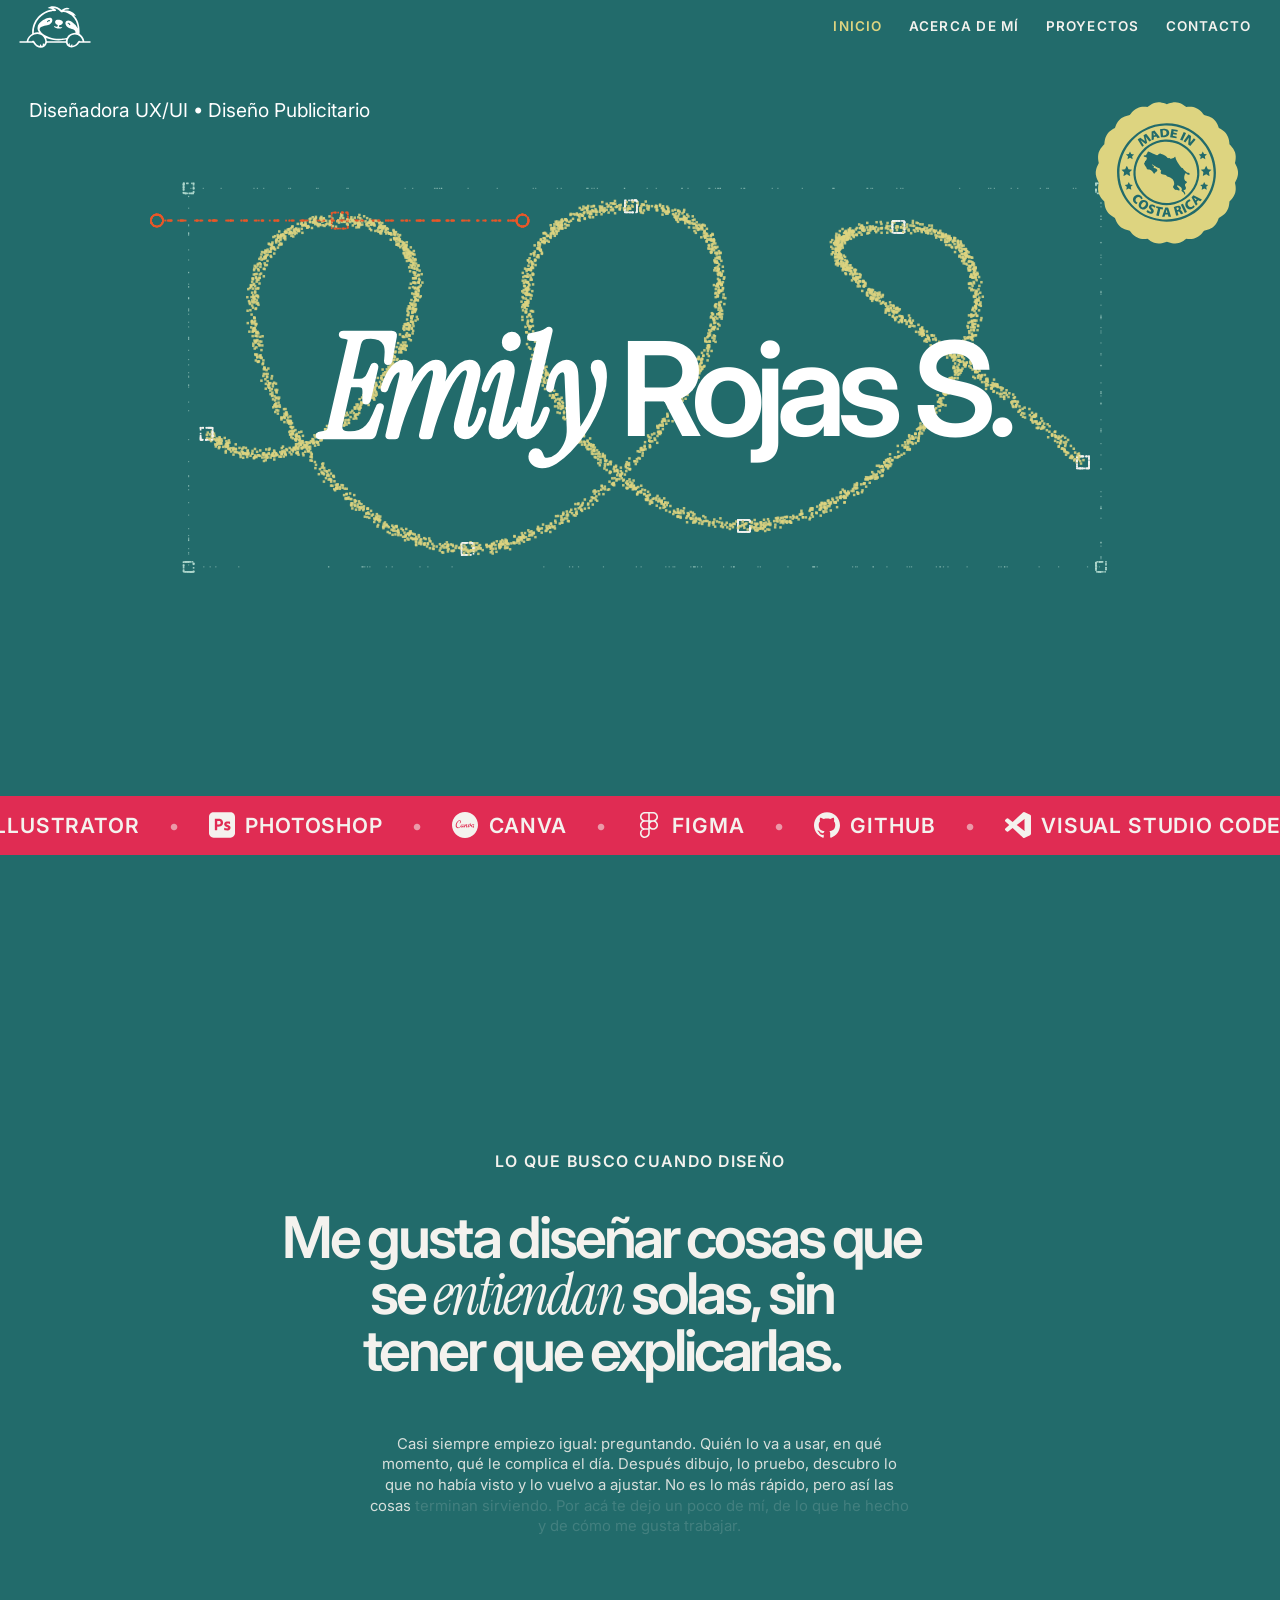
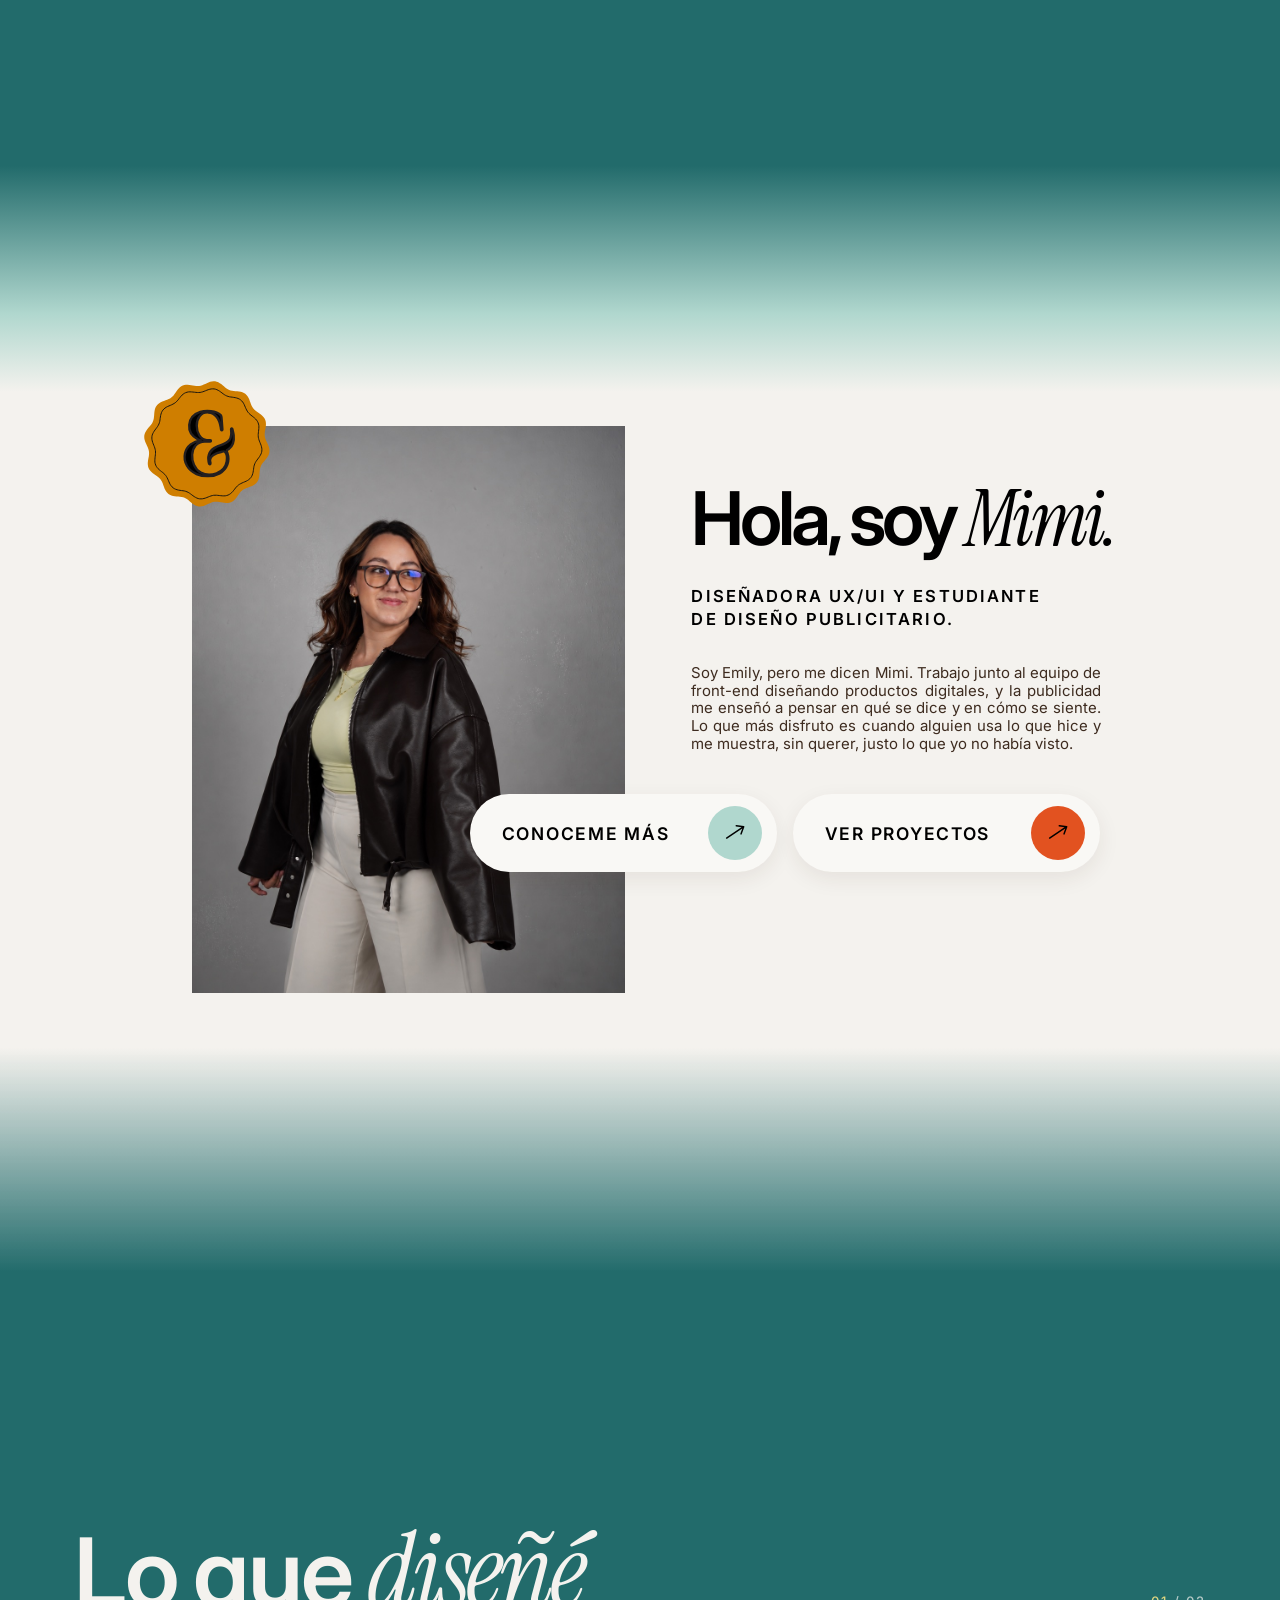
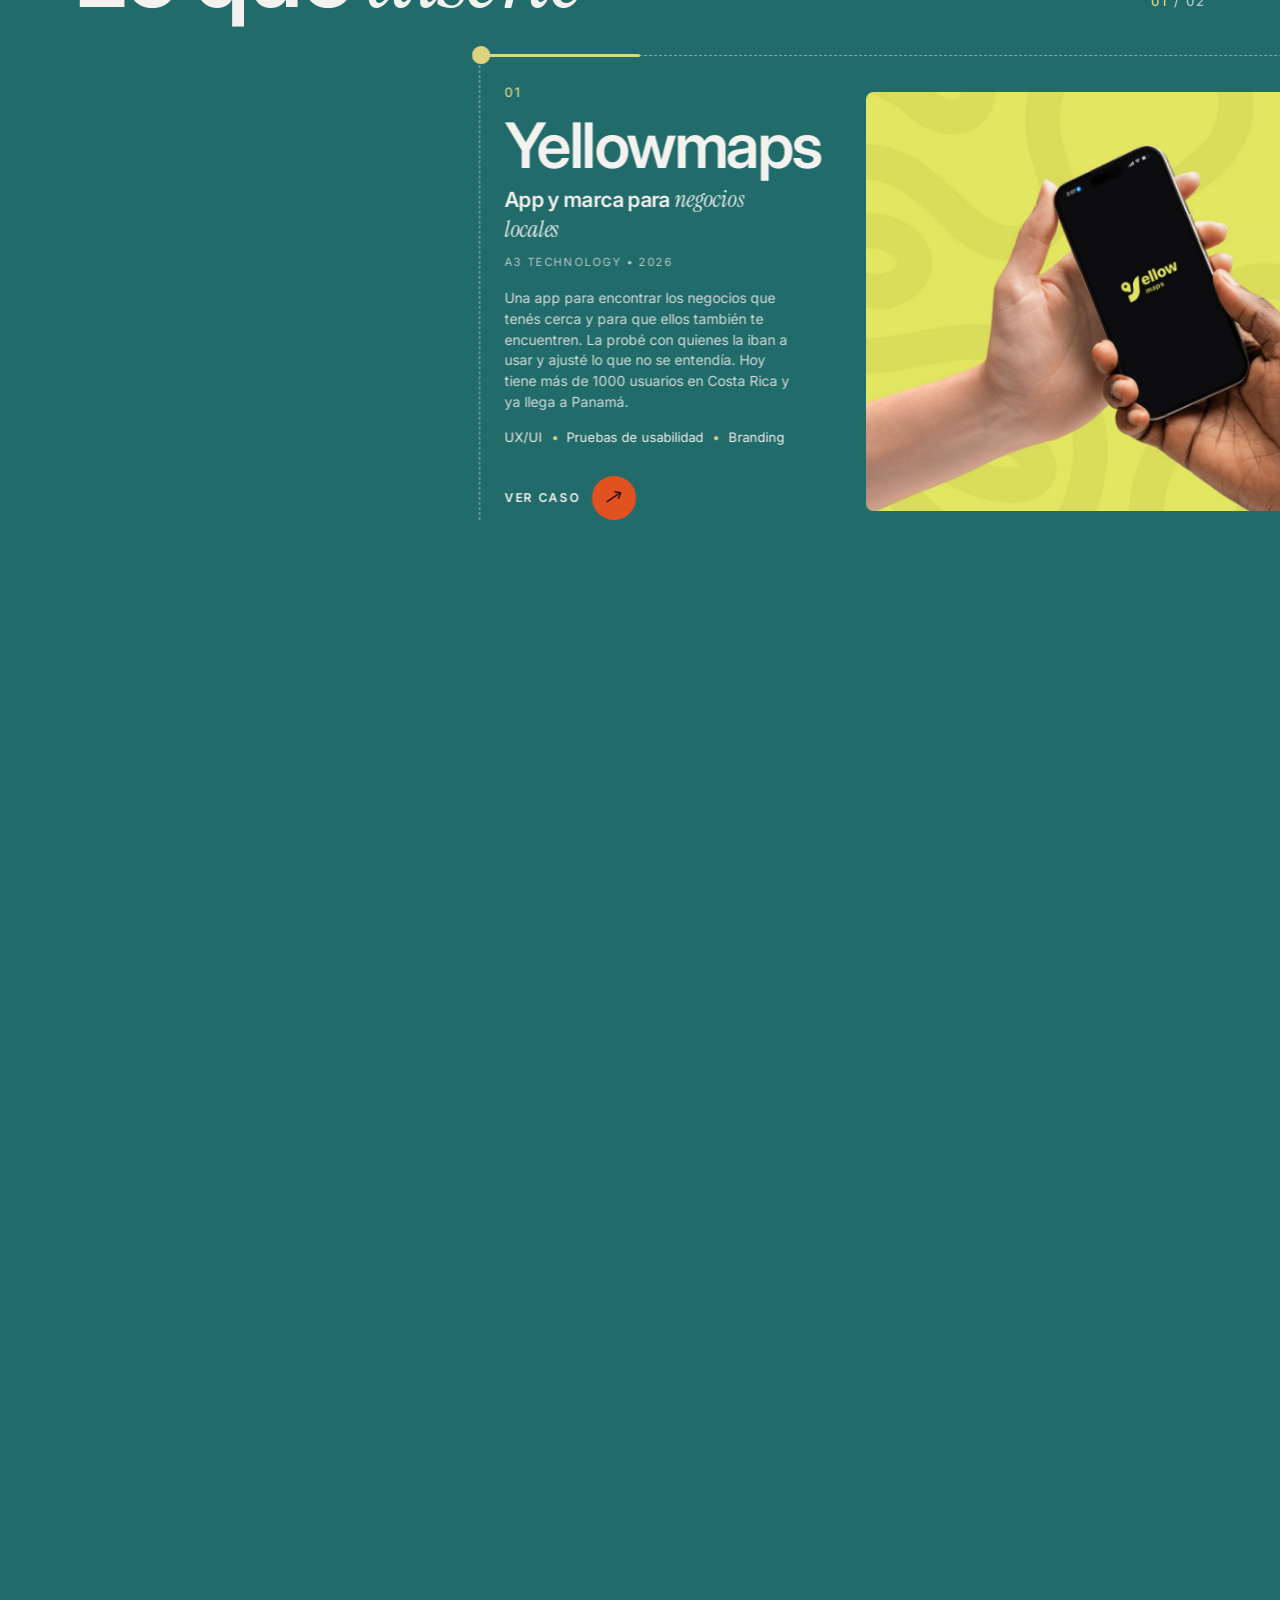
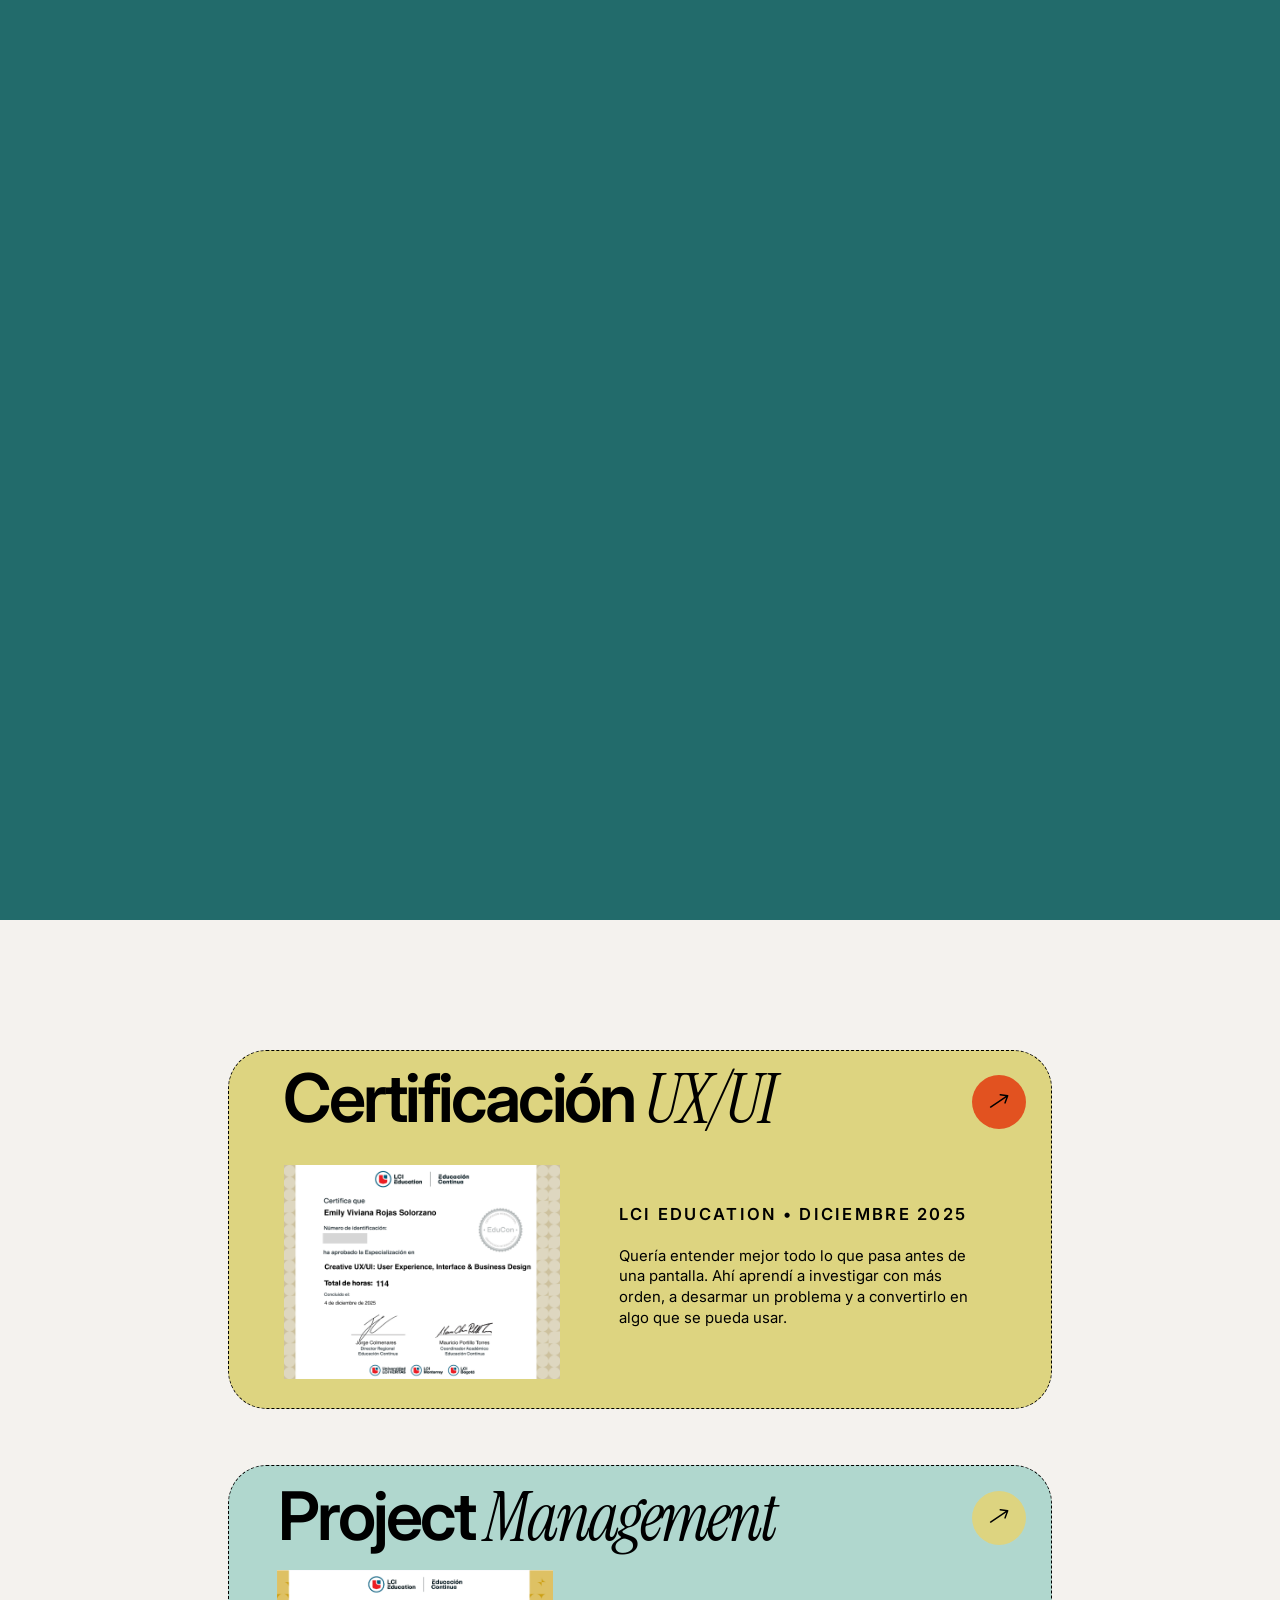
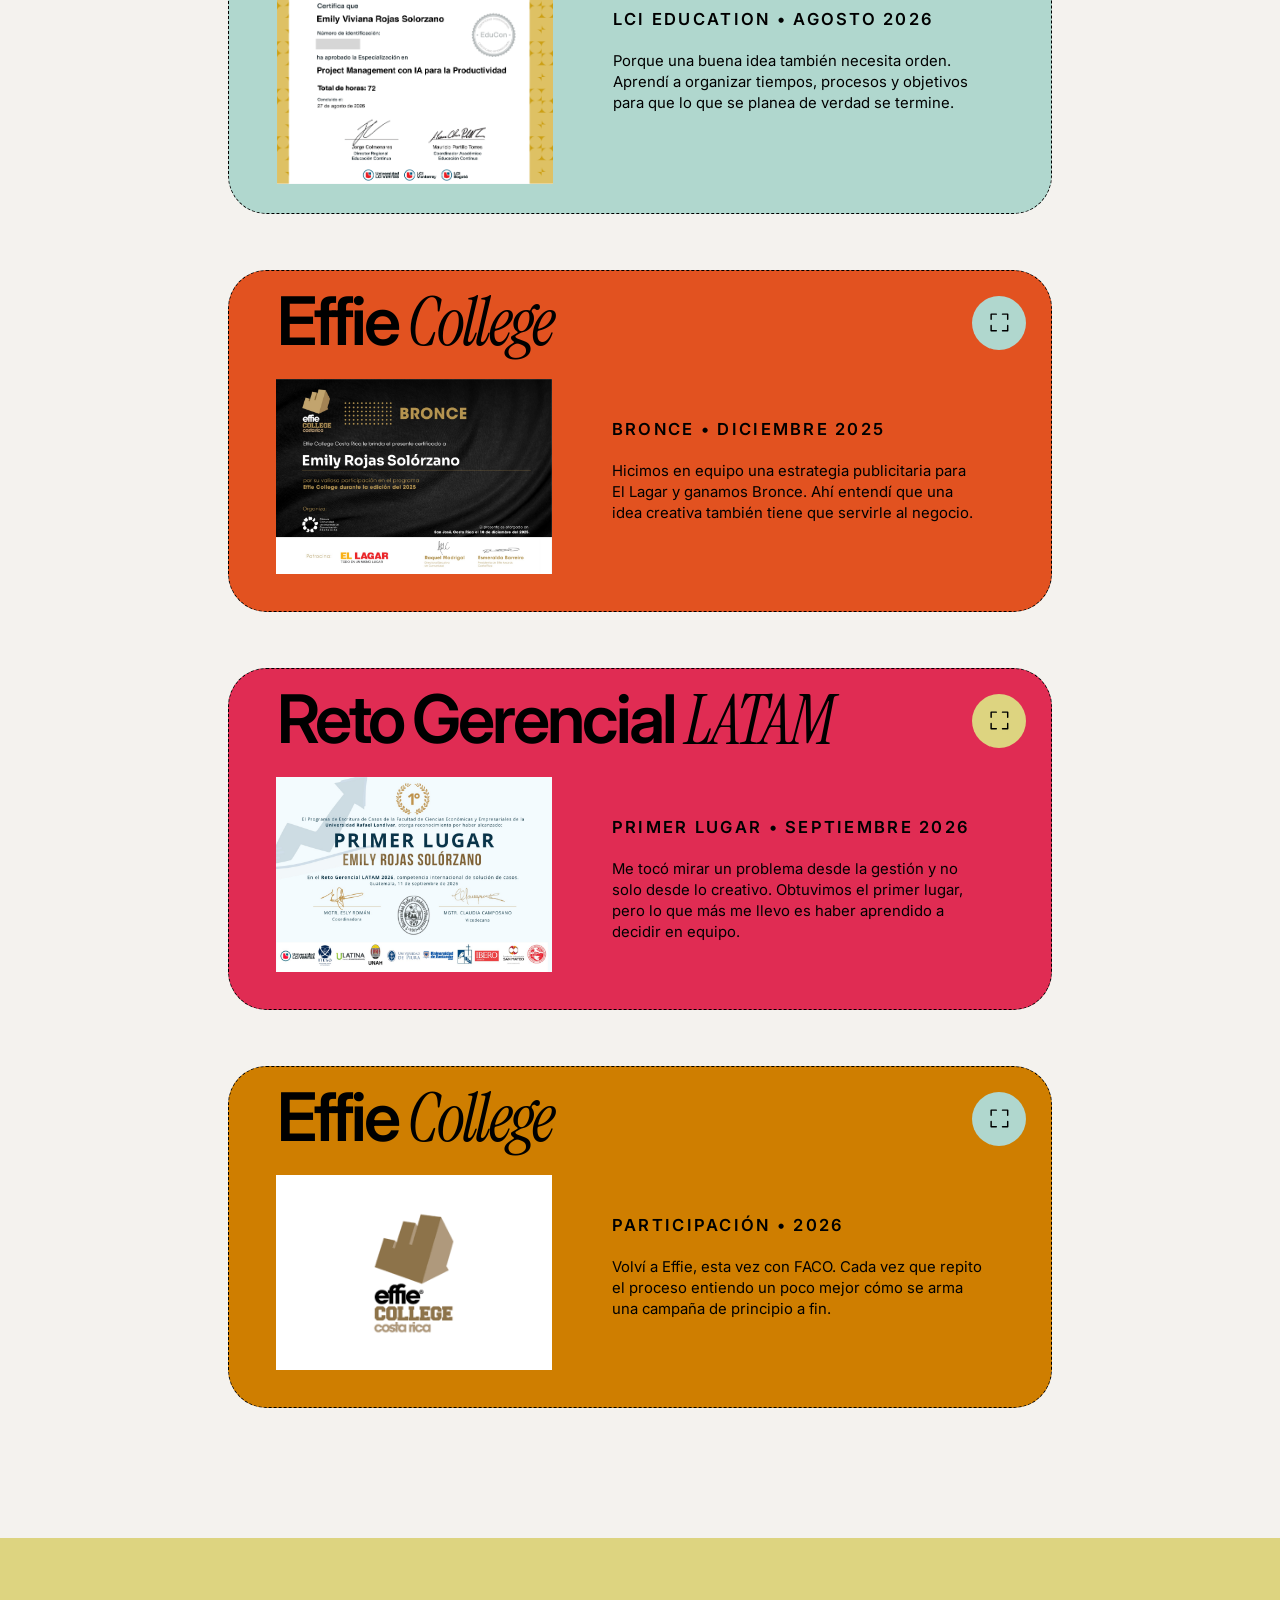
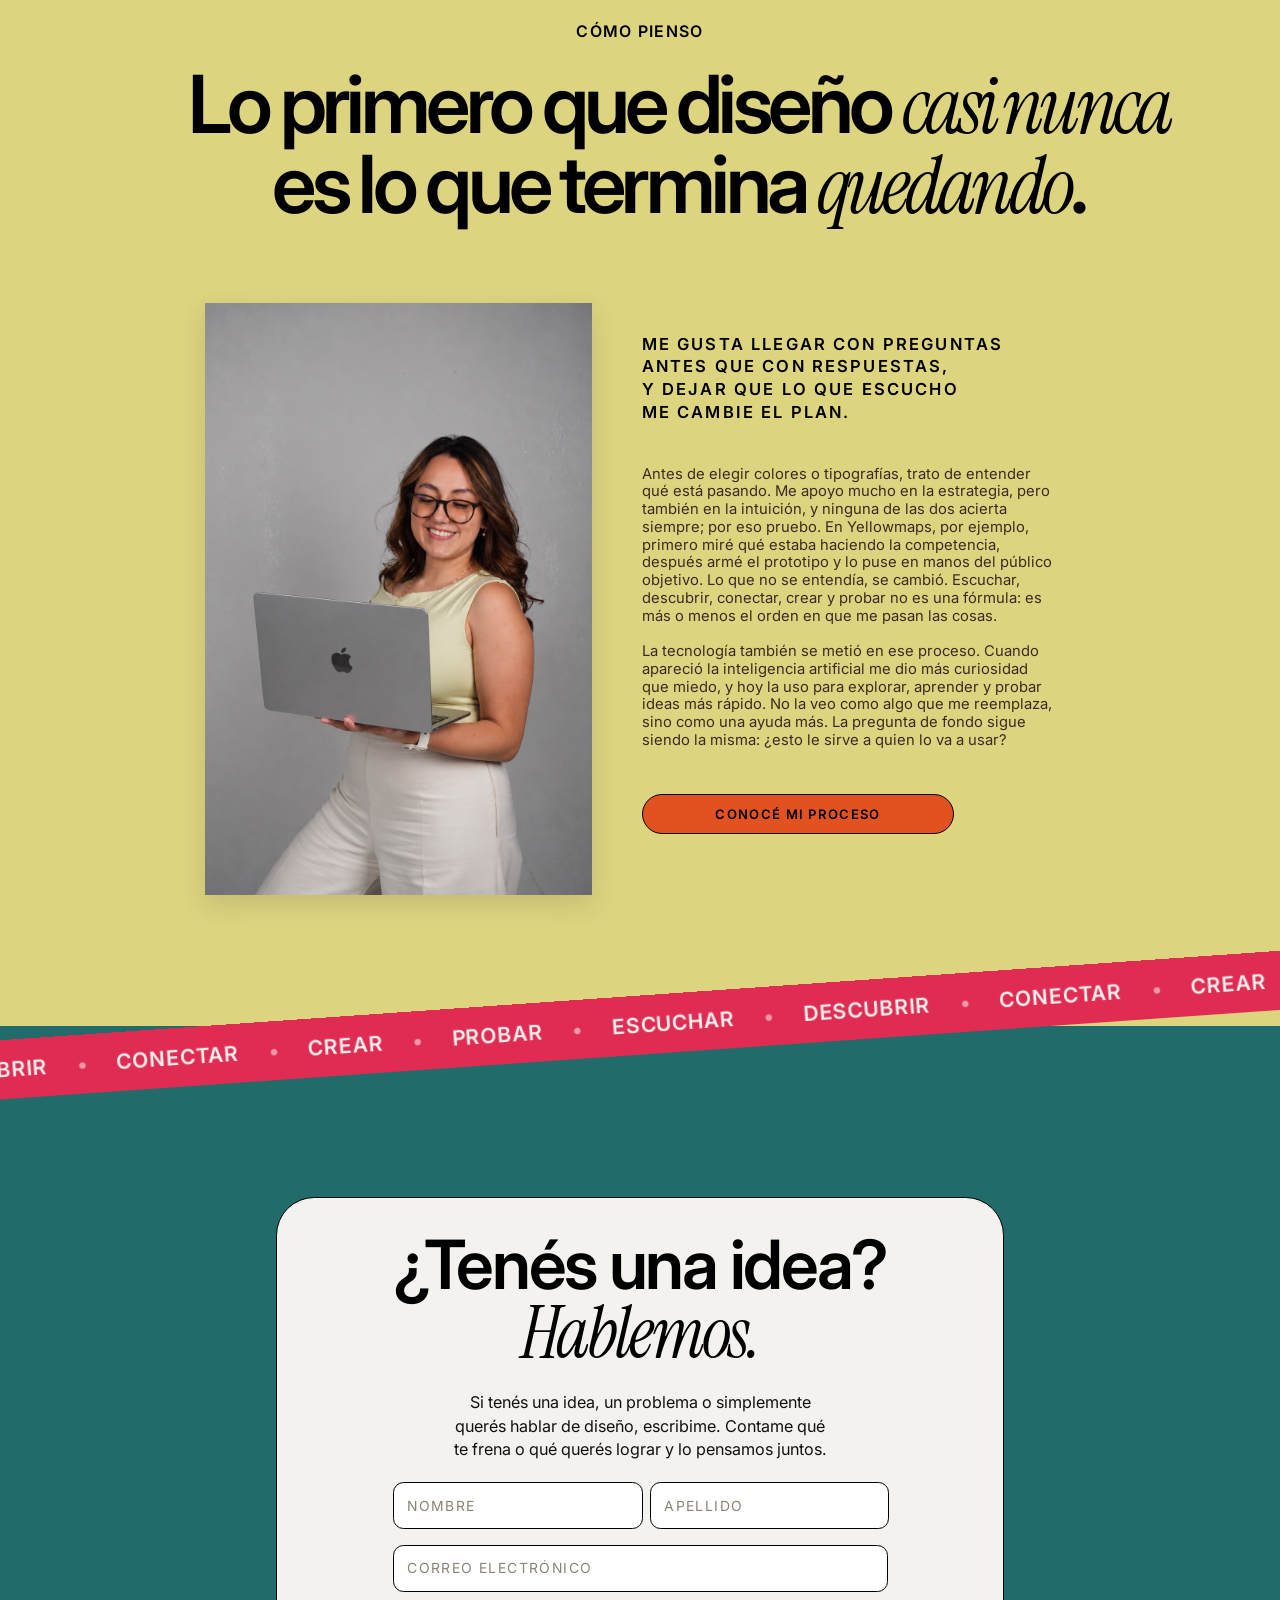
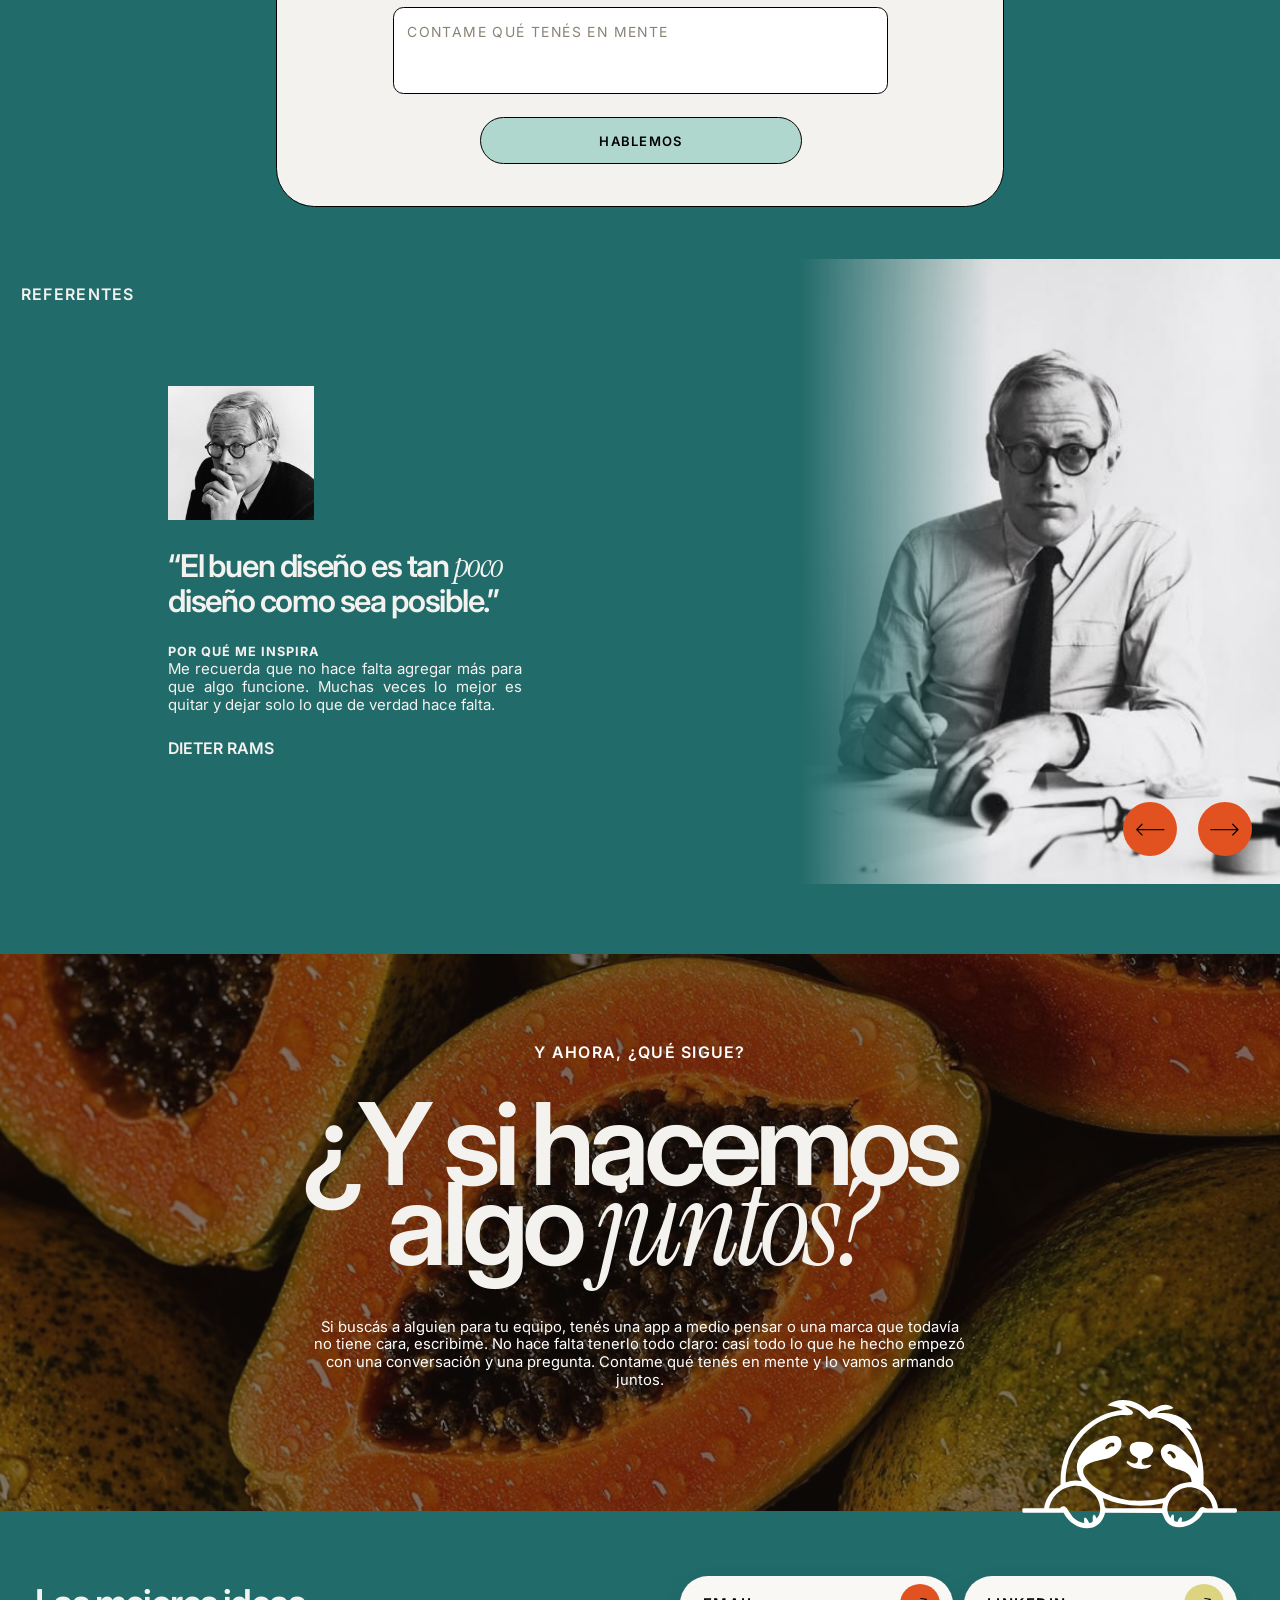
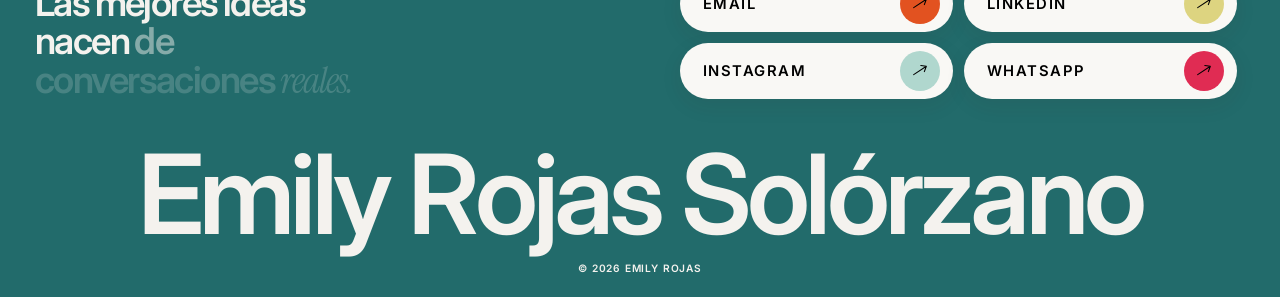
==== commit dff52d21: "cambios" ====
--- a/index.html
+++ b/index.html
@@ -126,9 +126,6 @@
           <span class="hs-link">Ver caso<i class="pill-icon pill-orange"><svg viewBox="0 0 24 24" aria-hidden="true"><path d="M3.5 16.5 20 5.5M12.8 4.6 20 5.5l-2.6 7"/></svg></i></span>
         </a>
         <a href="services.html#pj" class="hs-shot" style="--ar:1.778" tabindex="-1"><img src="assets/img/yellowmaps/web/portada.jpg" alt="Dos manos sostienen un celular con la app de Yellowmaps" width="1920" height="1080" loading="lazy" decoding="async"></a>
-        <a href="services.html#pj" class="hs-shot" style="--ar:0.778" tabindex="-1"><img src="assets/img/yellowmaps/web/celular.jpg" alt="La app de Yellowmaps en un celular" width="1867" height="2400" loading="lazy" decoding="async"></a>
-        <a href="services.html#pj" class="hs-shot" style="--ar:1.333" tabindex="-1"><img src="assets/img/yellowmaps/web/landing.jpg" alt="La página web de Yellowmaps en una laptop" width="2400" height="1800" loading="lazy" decoding="async"></a>
-        <a href="services.html#pj" class="hs-shot" style="--ar:0.750" tabindex="-1"><img src="assets/img/yellowmaps/web/mapa.jpg" alt="El mapa de la app de Yellowmaps en un celular" width="1800" height="2400" loading="lazy" decoding="async"></a>
         <a href="services.html#pj-freelance" class="hs-info" data-hs="2">
           <p class="hs-num">02</p>
           <h3 class="hs-name">Ceipa</h3>
@@ -138,9 +135,7 @@
           <ul class="hs-tags"><li>Identidad de marca</li><li>Logo</li><li>Redes sociales</li></ul>
           <span class="hs-link">Ver caso<i class="pill-icon pill-lavender"><svg viewBox="0 0 24 24" aria-hidden="true"><path d="M3.5 16.5 20 5.5M12.8 4.6 20 5.5l-2.6 7"/></svg></i></span>
         </a>
-        <a href="services.html#pj-freelance" class="hs-shot" style="--ar:1.500" tabindex="-1"><img src="assets/img/ceipa/portada-isotipo.jpg" alt="Isotipo de Ceipa en relieve sobre papel texturizado, con un lápiz" width="2200" height="1467" loading="lazy" decoding="async"></a>
-        <a href="services.html#pj-freelance" class="hs-shot" style="--ar:1.500" tabindex="-1"><img src="assets/img/ceipa/web/ejercicios.jpg" alt="Afiche de los ejercicios espirituales de Ceipa pegado en una pared" width="2400" height="1600" loading="lazy" decoding="async"></a>
-        <a href="services.html#pj-freelance" class="hs-shot" style="--ar:1.545" tabindex="-1"><img src="assets/img/ceipa/web/isotipo.jpg" alt="Isotipo de Ceipa en bajorrelieve dorado sobre papel" width="2400" height="1553" loading="lazy" decoding="async"></a>
+        <a href="services.html#pj-freelance" class="hs-shot" style="--ar:1.784" tabindex="-1"><img src="assets/img/ceipa/portada.jpg" alt="Dos jóvenes conversan en una casita entre plantas, con el isotipo de Ceipa encima" width="2216" height="1242" loading="lazy" decoding="async"></a>
         <a href="services.html" class="hs-end">
           <p class="hs-end-title">Cada proyecto tuvo sus dudas y sus cambios. <em>Te cuento cómo fue</em></p>
           <span class="hs-link">Ver galería de proyectos<i class="pill-icon pill-butter"><svg viewBox="0 0 24 24" aria-hidden="true"><path d="M3.5 16.5 20 5.5M12.8 4.6 20 5.5l-2.6 7"/></svg></i></span>
@@ -149,13 +144,6 @@
         </div>
       </div>
     </div>
-  </section>
-
-  <!-- REEL: project mockups that slide sideways while scrolling -->
-  <section class="reel" aria-label="Piezas de Yellowmaps y Ceipa">
-    <div class="reel-row" data-reel="-1"><img src="assets/img/strip/ym-portada.jpg" alt="" loading="lazy" decoding="async"><img src="assets/img/strip/ym-celular.jpg" alt="" loading="lazy" decoding="async"><img src="assets/img/strip/ceipa-portada-isotipo.jpg" alt="" loading="lazy" decoding="async"><img src="assets/img/strip/ym-libro.jpg" alt="" loading="lazy" decoding="async"><img src="assets/img/strip/ym-mapa.jpg" alt="" loading="lazy" decoding="async"><img src="assets/img/strip/ceipa-ejercicios.jpg" alt="" loading="lazy" decoding="async"><img src="assets/img/strip/ym-landing.jpg" alt="" loading="lazy" decoding="async"><img src="assets/img/strip/ym-isotipo.jpg" alt="" loading="lazy" decoding="async"><img src="assets/img/strip/ym-redes.jpg" alt="" loading="lazy" decoding="async"></div>
-    <p class="reel-words" data-reel="1" aria-hidden="true">UX/UI <em>•</em> Branding <em>•</em> Identidad <em>•</em> Dirección de arte <em>•</em> UX/UI <em>•</em> Branding <em>•</em> Identidad <em>•</em> Dirección de arte <em>•</em> UX/UI <em>•</em> Branding <em>•</em> Identidad <em>•</em> Dirección de arte <em>•</em></p>
-    <div class="reel-row" data-reel="1"><img src="assets/img/strip/ym-tarjetas.jpg" alt="" loading="lazy" decoding="async"><img src="assets/img/strip/ceipa-isotipo.jpg" alt="" loading="lazy" decoding="async"><img src="assets/img/strip/ym-sticker.jpg" alt="" loading="lazy" decoding="async"><img src="assets/img/strip/ym-botella2.jpg" alt="" loading="lazy" decoding="async"><img src="assets/img/strip/ym-afiche.jpg" alt="" loading="lazy" decoding="async"><img src="assets/img/strip/ceipa-isotipo2.jpg" alt="" loading="lazy" decoding="async"><img src="assets/img/strip/ym-libro-portada.jpg" alt="" loading="lazy" decoding="async"><img src="assets/img/strip/ym-posters.jpg" alt="" loading="lazy" decoding="async"><img src="assets/img/strip/ym-flyers.jpg" alt="" loading="lazy" decoding="async"></div>
   </section>
 
   <!-- COACHING OFFERS (stacked cards) -->
--- a/assets/css/style.css
+++ b/assets/css/style.css
@@ -1899,10 +1899,10 @@
 }
 
 /* ---------- Projects page: only the gallery ---------- */
-.gx { min-height: calc(100vh - var(--nav-h)); padding: calc(var(--u) * 90) 0 calc(var(--u) * 150); background: var(--ocean); color: var(--paper); }
+.gx { padding: calc(var(--u) * 90) 0 0; background: var(--ocean); color: var(--paper); }
 .gx-title {
   width: calc(var(--u) * 1300);
-  margin: 0 auto calc(var(--u) * 70);
+  margin: 0 auto calc(var(--u) * 20);
   font-family: var(--font-display);
   font-size: calc(var(--u) * 190);
   font-weight: 600;
@@ -1911,16 +1911,113 @@
 }
 .gx-title em { font-family: var(--font-serif); font-style: italic; font-weight: 400; letter-spacing: -0.02em; }
 .gx-count { margin-left: calc(var(--u) * 14); font-family: var(--font-sans); font-size: calc(var(--u) * 22); font-weight: 500; letter-spacing: 0.12em; vertical-align: top; position: relative; top: calc(var(--u) * 26); color: var(--lime); }
-.gx-grid { display: grid; grid-template-columns: repeat(2, 1fr); gap: calc(var(--u) * 70) calc(var(--u) * 30); width: calc(var(--u) * 1300); margin: 0 auto; padding: 0; list-style: none; }
-.gx-card { display: block; width: 100%; padding: 0; border: 0; background: none; color: inherit; font: inherit; text-align: left; cursor: pointer; }
-.gx-media { display: block; overflow: hidden; aspect-ratio: 4 / 3.3; border-radius: var(--radius-photo); background: rgba(0, 0, 0, 0.15); }
-.gx-media img { display: block; width: 100%; height: 100%; object-fit: cover; transition: scale 0.8s cubic-bezier(0.2, 0.7, 0.2, 1); }
-.gx-card:hover .gx-media img, .gx-card:focus-visible .gx-media img { scale: 1.05; }
-.gx-meta { display: flex; align-items: center; gap: calc(var(--u) * 18); margin-top: calc(var(--u) * 22); padding-top: calc(var(--u) * 18); border-top: 1px dashed rgba(244, 242, 238, 0.5); }
-.gx-name { font-family: var(--font-display); font-size: calc(var(--u) * 46); font-weight: 600; line-height: 1; letter-spacing: -0.04em; }
-.gx-kind { margin-left: auto; font-size: calc(var(--u) * 13); letter-spacing: 0.14em; text-transform: uppercase; color: rgba(244, 242, 238, 0.75); }
-.gx-meta .pill-icon { flex: none; width: calc(var(--u) * 50); height: calc(var(--u) * 50); transition: transform 0.3s ease; }
-.gx-card:hover .gx-meta .pill-icon, .gx-card:focus-visible .gx-meta .pill-icon { transform: rotate(45deg); }
+/* each project: a tall block whose stage pins to the screen while the cover grows from a small
+   framed picture to the full screen (--e goes 0 → 1, set in main.js); the name sits on top, huge */
+.gx-item { height: 250vh; }
+.gx-stage { position: sticky; top: 0; height: 100vh; overflow: hidden; }
+.gx-card { position: absolute; inset: 0; display: block; width: 100%; height: 100%; padding: 0; border: 0; background: none; color: inherit; font: inherit; text-align: left; cursor: pointer; }
+.gx-frame {
+  position: absolute;
+  inset: 0;
+  overflow: hidden;
+  clip-path: inset(calc((1 - var(--e, 0)) * 24vh) calc((1 - var(--e, 0)) * 28vw) round calc((1 - var(--e, 0)) * var(--radius-media)));
+}
+.gx-frame img { display: block; width: 100%; height: 100%; object-fit: cover; scale: calc(1.3 - var(--e, 0) * 0.3); transition: filter 0.4s ease; }
+.gx-frame::after { content: ""; position: absolute; inset: 0; background: linear-gradient(to top, rgba(12, 44, 44, 0.7), rgba(12, 44, 44, 0) 55%); opacity: var(--e, 0); }
+.gx-card:hover .gx-frame img { filter: brightness(1.06); }
+.gx-name {
+  position: absolute;
+  left: 50%;
+  top: calc(50% + var(--e, 0) * 18vh);
+  translate: -50% -50%;
+  scale: calc(1 - var(--e, 0) * 0.2);
+  font-family: var(--font-display);
+  font-size: 15vw;
+  font-weight: 600;
+  line-height: 0.85;
+  letter-spacing: -0.055em;
+  white-space: nowrap;
+  color: var(--paper);
+  pointer-events: none;
+}
+.gx-foot {
+  position: absolute;
+  left: calc(var(--u) * 85);
+  right: calc(var(--u) * 85);
+  bottom: calc(var(--u) * 44);
+  display: flex;
+  align-items: center;
+  gap: calc(var(--u) * 28);
+  opacity: clamp(0, calc((var(--e, 0) - 0.75) * 4), 1);
+  translate: 0 calc((1 - var(--e, 0)) * 40px);
+}
+.gx-num { font-size: calc(var(--u) * 15); font-weight: 500; letter-spacing: 0.14em; color: var(--lime); }
+.gx-kind { font-size: calc(var(--u) * 14); letter-spacing: 0.14em; text-transform: uppercase; color: rgba(244, 242, 238, 0.85); }
+.gx-go { display: inline-flex; align-items: center; gap: calc(var(--u) * 14); margin-left: auto; font-size: calc(var(--u) * 14); font-weight: 600; letter-spacing: 0.14em; text-transform: uppercase; }
+.gx-go .pill-icon { width: calc(var(--u) * 54); height: calc(var(--u) * 54); transition: transform 0.3s ease; }
+.gx-card:hover .gx-go .pill-icon, .gx-card:focus-visible .gx-go .pill-icon { transform: rotate(45deg); }
+@media (prefers-reduced-motion: reduce) {
+  .gx-item { height: auto; }
+  .gx-stage { position: relative; height: 90vh; }
+}
+
+/* ---------- Case study (inside the project overlay): big cover, one line, then the work ---------- */
+.pj-view--deck:has(.cs) { padding: 0; }
+.pj-deck.cs { max-width: none; margin: 0; }
+.cs-hero { position: relative; height: 100vh; overflow: hidden; background: var(--ocean); color: var(--paper); }
+.cs-hero-img { position: absolute; inset: 0; display: block; width: 100%; height: 115%; object-fit: cover; translate: 0 var(--hy, 0px); animation: cs-zoom 1.8s cubic-bezier(0.2, 0.7, 0.2, 1) both; }
+.cs-hero::after { content: ""; position: absolute; inset: 0; background: linear-gradient(to top, rgba(12, 44, 44, 0.75), rgba(12, 44, 44, 0) 60%); }
+.cs-hero-copy { position: absolute; left: calc(var(--u) * 85); right: calc(var(--u) * 85); bottom: calc(var(--u) * 64); z-index: 1; animation: cs-rise 1s cubic-bezier(0.2, 0.7, 0.2, 1) 0.25s both; }
+.cs-kicker { margin: 0; font-size: calc(var(--u) * 14); font-weight: 500; letter-spacing: 0.16em; text-transform: uppercase; color: var(--lime); }
+.cs-title { margin: calc(var(--u) * 14) 0 0; font-family: var(--font-display); font-size: calc(var(--u) * 210); font-weight: 600; line-height: 0.85; letter-spacing: -0.055em; }
+.cs-line { margin: calc(var(--u) * 18) 0 0; font-family: var(--font-display); font-size: calc(var(--u) * 36); font-weight: 600; letter-spacing: -0.03em; }
+.cs-line em, .cs-end-line em { font-family: var(--font-serif); font-style: italic; font-weight: 400; font-size: 1.1em; letter-spacing: -0.01em; }
+@keyframes cs-zoom { from { scale: 1.18; } to { scale: 1; } }
+@keyframes cs-rise { from { opacity: 0; transform: translateY(calc(var(--u) * 50)); } to { opacity: 1; transform: none; } }
+
+.cs-body { max-width: calc(var(--u) * 1330); margin: 0 auto; padding: calc(var(--u) * 110) calc(var(--u) * 70) calc(var(--u) * 120); }
+.cs-intro { max-width: calc(var(--u) * 1000); margin: 0; font-family: var(--font-display); font-size: calc(var(--u) * 48); font-weight: 600; line-height: 1.1; letter-spacing: -0.035em; }
+.pj-stats.cs-facts { grid-template-columns: repeat(3, minmax(0, 1fr)); margin-top: calc(var(--u) * 64); }
+.cs-ch { margin-top: calc(var(--u) * 130); }
+.cs-ch-label {
+  display: flex;
+  align-items: baseline;
+  gap: calc(var(--u) * 16);
+  margin: 0 0 calc(var(--u) * 30);
+  padding-top: calc(var(--u) * 22);
+  border-top: 1px dashed var(--black);
+  font-family: var(--font-display);
+  font-size: calc(var(--u) * 60);
+  font-weight: 600;
+  line-height: 1;
+  letter-spacing: -0.04em;
+}
+.cs-ch-label span { font-family: var(--font-sans); font-size: calc(var(--u) * 15); font-weight: 500; letter-spacing: 0.14em; color: var(--ocean); }
+.cs-full, .cs-pair figure { margin: 0; overflow: hidden; isolation: isolate; border-radius: var(--radius-media); background: var(--tone-soft); cursor: zoom-in; }
+.cs-full { margin-bottom: calc(var(--u) * 22); }
+.cs-pair { display: flex; gap: calc(var(--u) * 22); margin-bottom: calc(var(--u) * 22); }
+.cs-pair figure { flex: var(--ar) 1 0; min-width: 0; }
+.cs-full img, .cs-pair img { display: block; width: 100%; height: auto; transition: filter 0.25s ease; }
+.cs-full:hover img, .cs-pair figure:hover img { filter: brightness(1.05); }
+/* Ceipa logo drawn line by line when it reaches the screen */
+.cs-logo { display: grid; place-items: center; aspect-ratio: 2.4 / 1; margin-bottom: calc(var(--u) * 22); border-radius: var(--radius-media); background: #ece8dc; }
+.cs-logo-svg { width: 30%; height: auto; }
+.cs-logo-svg * { fill: none; stroke: #9c960b; stroke-width: 90.79; stroke-linecap: round; stroke-linejoin: round; stroke-dasharray: 1; stroke-dashoffset: 1; transition: stroke-dashoffset 1.3s cubic-bezier(0.6, 0, 0.2, 1); }
+.cs-logo.is-in .cs-logo-svg * { stroke-dashoffset: 0; }
+.cs-logo-svg :nth-child(2) { transition-delay: 0.25s; }
+.cs-logo-svg :nth-child(3) { transition-delay: 0.5s; }
+.cs-logo-svg :nth-child(4) { transition-delay: 0.7s; }
+.cs-logo-svg :nth-child(5) { transition-delay: 0.9s; }
+.cs-logo-svg :nth-child(6) { transition-delay: 1.1s; }
+@media (prefers-reduced-motion: reduce) { .cs-logo-svg * { stroke-dashoffset: 0; transition: none; } .cs-hero-img, .cs-hero-copy { animation: none; } }
+
+.cs-end { display: grid; grid-template-columns: 1fr auto; align-items: end; gap: calc(var(--u) * 60); margin-top: calc(var(--u) * 140); padding-top: calc(var(--u) * 50); border-top: 1px dashed var(--black); }
+.cs-end-line { max-width: calc(var(--u) * 760); margin: 0; font-family: var(--font-display); font-size: calc(var(--u) * 44); font-weight: 600; line-height: 1.08; letter-spacing: -0.035em; }
+.cs-next { display: grid; grid-template-columns: auto auto; align-items: center; column-gap: calc(var(--u) * 22); padding: 0; border: 0; background: none; color: var(--black); font: inherit; text-align: left; cursor: pointer; }
+.cs-next span { grid-column: 1; font-size: calc(var(--u) * 13); letter-spacing: 0.14em; text-transform: uppercase; color: var(--text-body); }
+.cs-next b { grid-column: 1; font-family: var(--font-display); font-size: calc(var(--u) * 64); font-weight: 600; line-height: 1; letter-spacing: -0.045em; }
+.cs-next .pill-icon { grid-column: 2; grid-row: 1 / 3; width: calc(var(--u) * 64); height: calc(var(--u) * 64); transition: transform 0.3s ease; }
+.cs-next:hover .pill-icon, .cs-next:focus-visible .pill-icon { transform: rotate(45deg); }
 
 /* ---------- Shared components ----------
    One look per role across every page. Positions and sizes stay in each section's own rules;
@@ -2032,14 +2129,37 @@
   .feel-card p { font-size: 16px; line-height: 1.4; margin-top: 26px; }
   .feel--projects .feel-card { height: auto; padding-top: 72px; }
   /* projects page gallery */
-  .gx { padding: 48px 20px 80px; }
-  .gx-title { width: auto; margin-bottom: 36px; font-size: 21vw; }
+  .gx { padding: 48px 0 0; }
+  .gx-title { width: auto; margin: 0 20px 8px; font-size: 21vw; }
   .gx-count { font-size: 13px; top: 8px; margin-left: 6px; }
-  .gx-grid { grid-template-columns: 1fr; gap: 44px; width: auto; }
-  .gx-meta { gap: 12px; margin-top: 16px; padding-top: 14px; flex-wrap: wrap; }
-  .gx-name { font-size: 34px; }
-  .gx-kind { order: 3; width: 100%; margin-left: 0; font-size: 11px; }
-  .gx-meta .pill-icon { width: 42px; height: 42px; margin-left: auto; }
+  .gx-item { height: 210vh; }
+  .gx-frame { clip-path: inset(calc((1 - var(--e, 0)) * 22vh) calc((1 - var(--e, 0)) * 9vw) round calc((1 - var(--e, 0)) * var(--radius-media-m))); }
+  .gx-name { font-size: 19vw; top: calc(50% + var(--e, 0) * 12vh); }
+  .gx-foot { left: 20px; right: 20px; bottom: 28px; flex-wrap: wrap; gap: 8px 16px; }
+  .gx-num, .gx-kind, .gx-go { font-size: 11px; }
+  .gx-kind { order: 3; width: 100%; }
+  .gx-go .pill-icon { width: 42px; height: 42px; }
+  /* case study */
+  .cs-hero { height: 72svh; }
+  .cs-hero-copy { left: 20px; right: 20px; bottom: 28px; }
+  .cs-kicker { font-size: 11px; }
+  .cs-title { font-size: 21vw; }
+  .cs-line { font-size: 20px; }
+  .cs-body { padding: 48px 16px 56px; }
+  .cs-intro { font-size: 26px; }
+  .pj-stats.cs-facts { grid-template-columns: 1fr; margin-top: 32px; }
+  .pj-stats.cs-facts div:nth-child(n) { padding: 16px 0; border-left: 0; border-top: 0; }
+  .pj-stats.cs-facts div:nth-child(n + 2) { border-top: 1px solid var(--black); }
+  .cs-ch { margin-top: 64px; }
+  .cs-ch-label { font-size: 34px; margin-bottom: 18px; padding-top: 16px; }
+  .cs-ch-label span { font-size: 11px; }
+  .cs-full, .cs-pair figure, .cs-logo { border-radius: var(--radius-media-m); }
+  .cs-full, .cs-pair, .cs-logo { margin-bottom: 8px; }
+  .cs-pair { gap: 8px; }
+  .cs-end { grid-template-columns: 1fr; gap: 28px; margin-top: 72px; padding-top: 28px; }
+  .cs-end-line { font-size: 26px; }
+  .cs-next b { font-size: 40px; }
+  .cs-next .pill-icon { width: 48px; height: 48px; }
   /* phones: no pinning, the track is a native swipe strip */
   .hs-stage { position: static; height: auto; padding-top: 0; gap: 28px; overflow: visible; }
   .hs-head { padding: 0; }
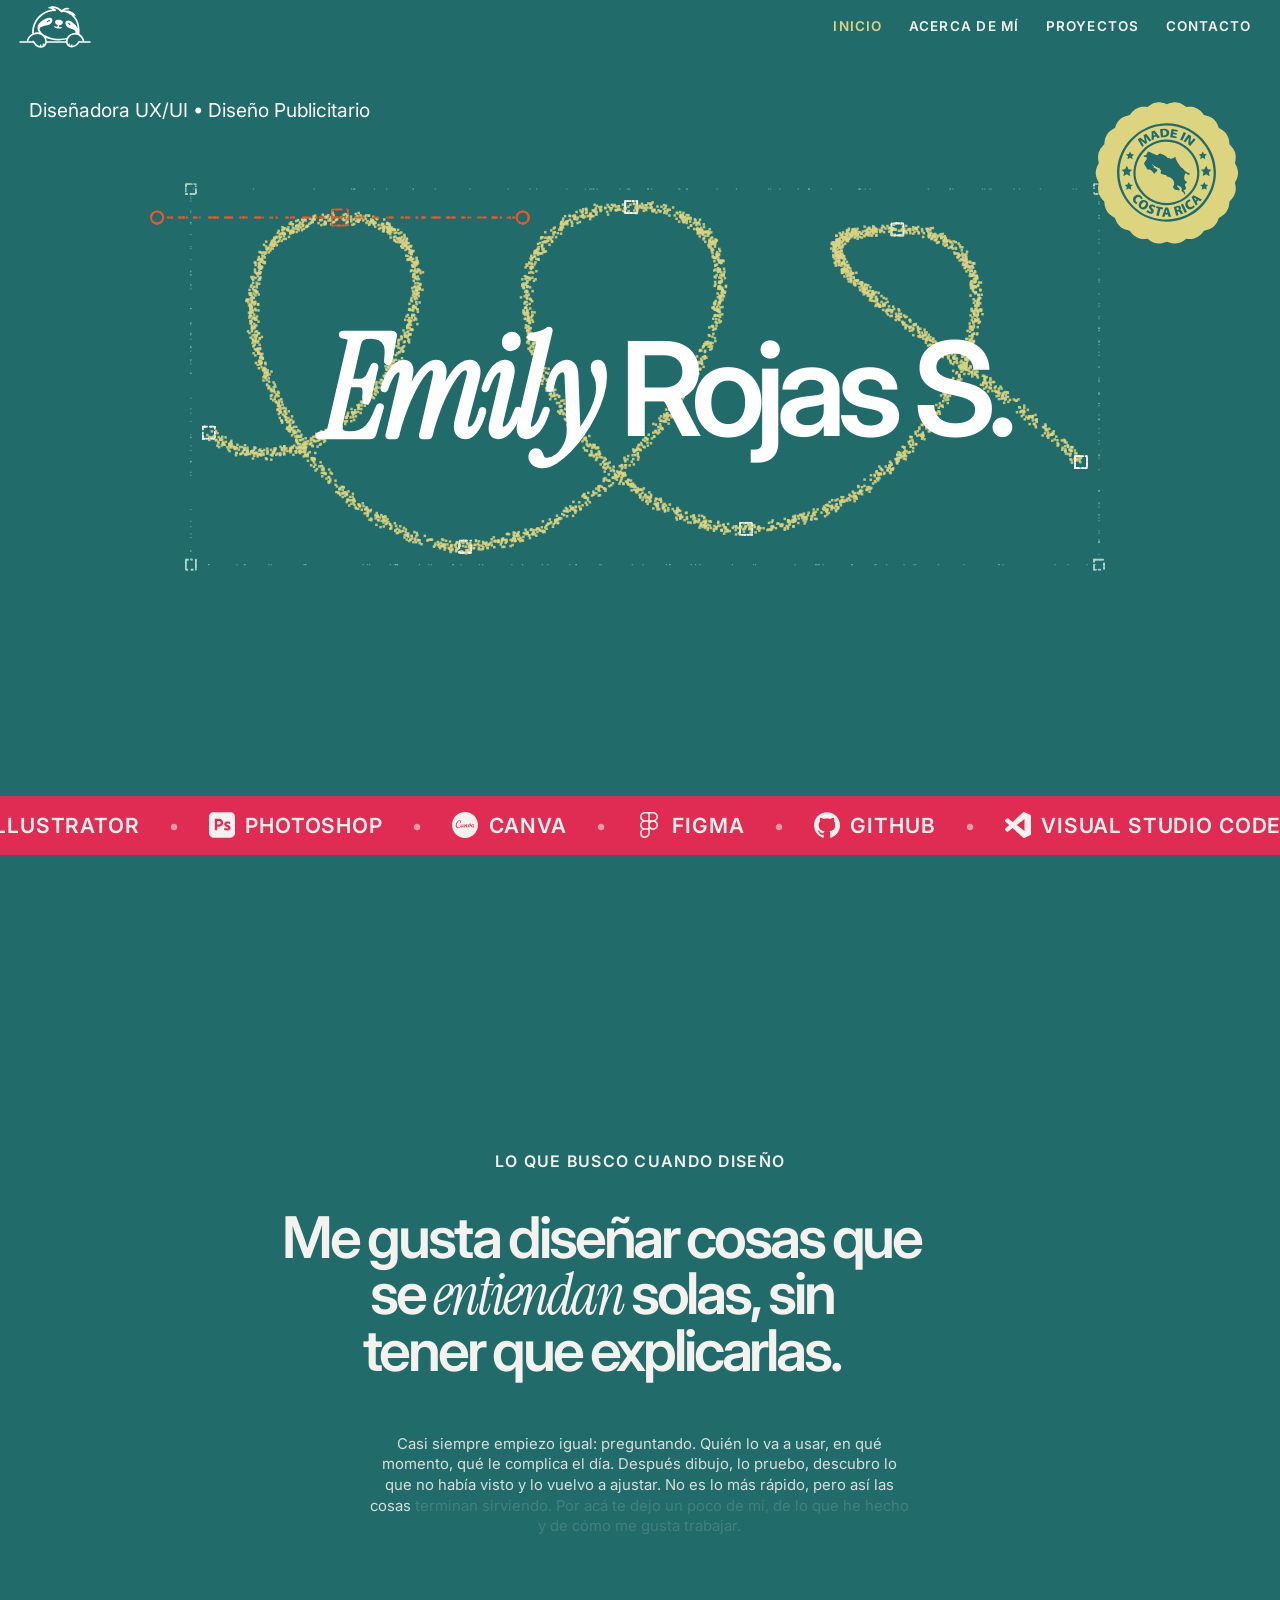
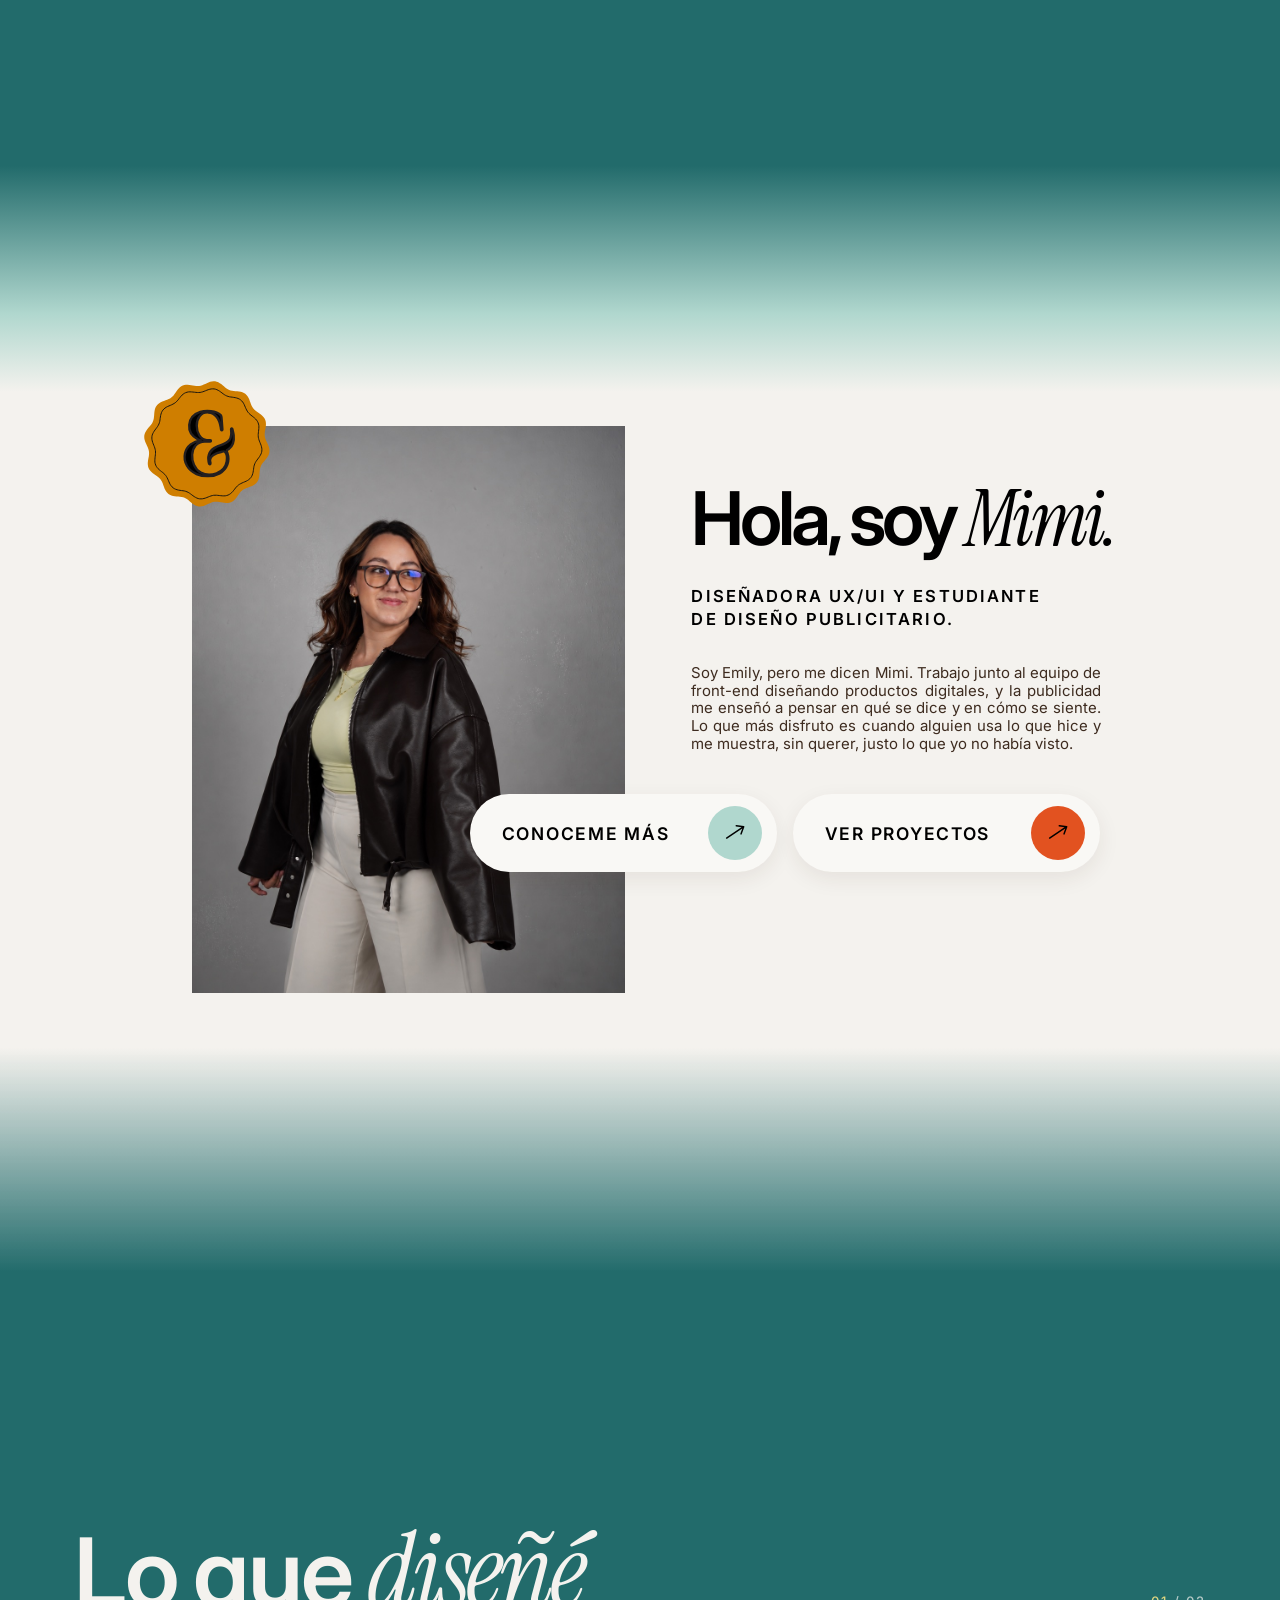
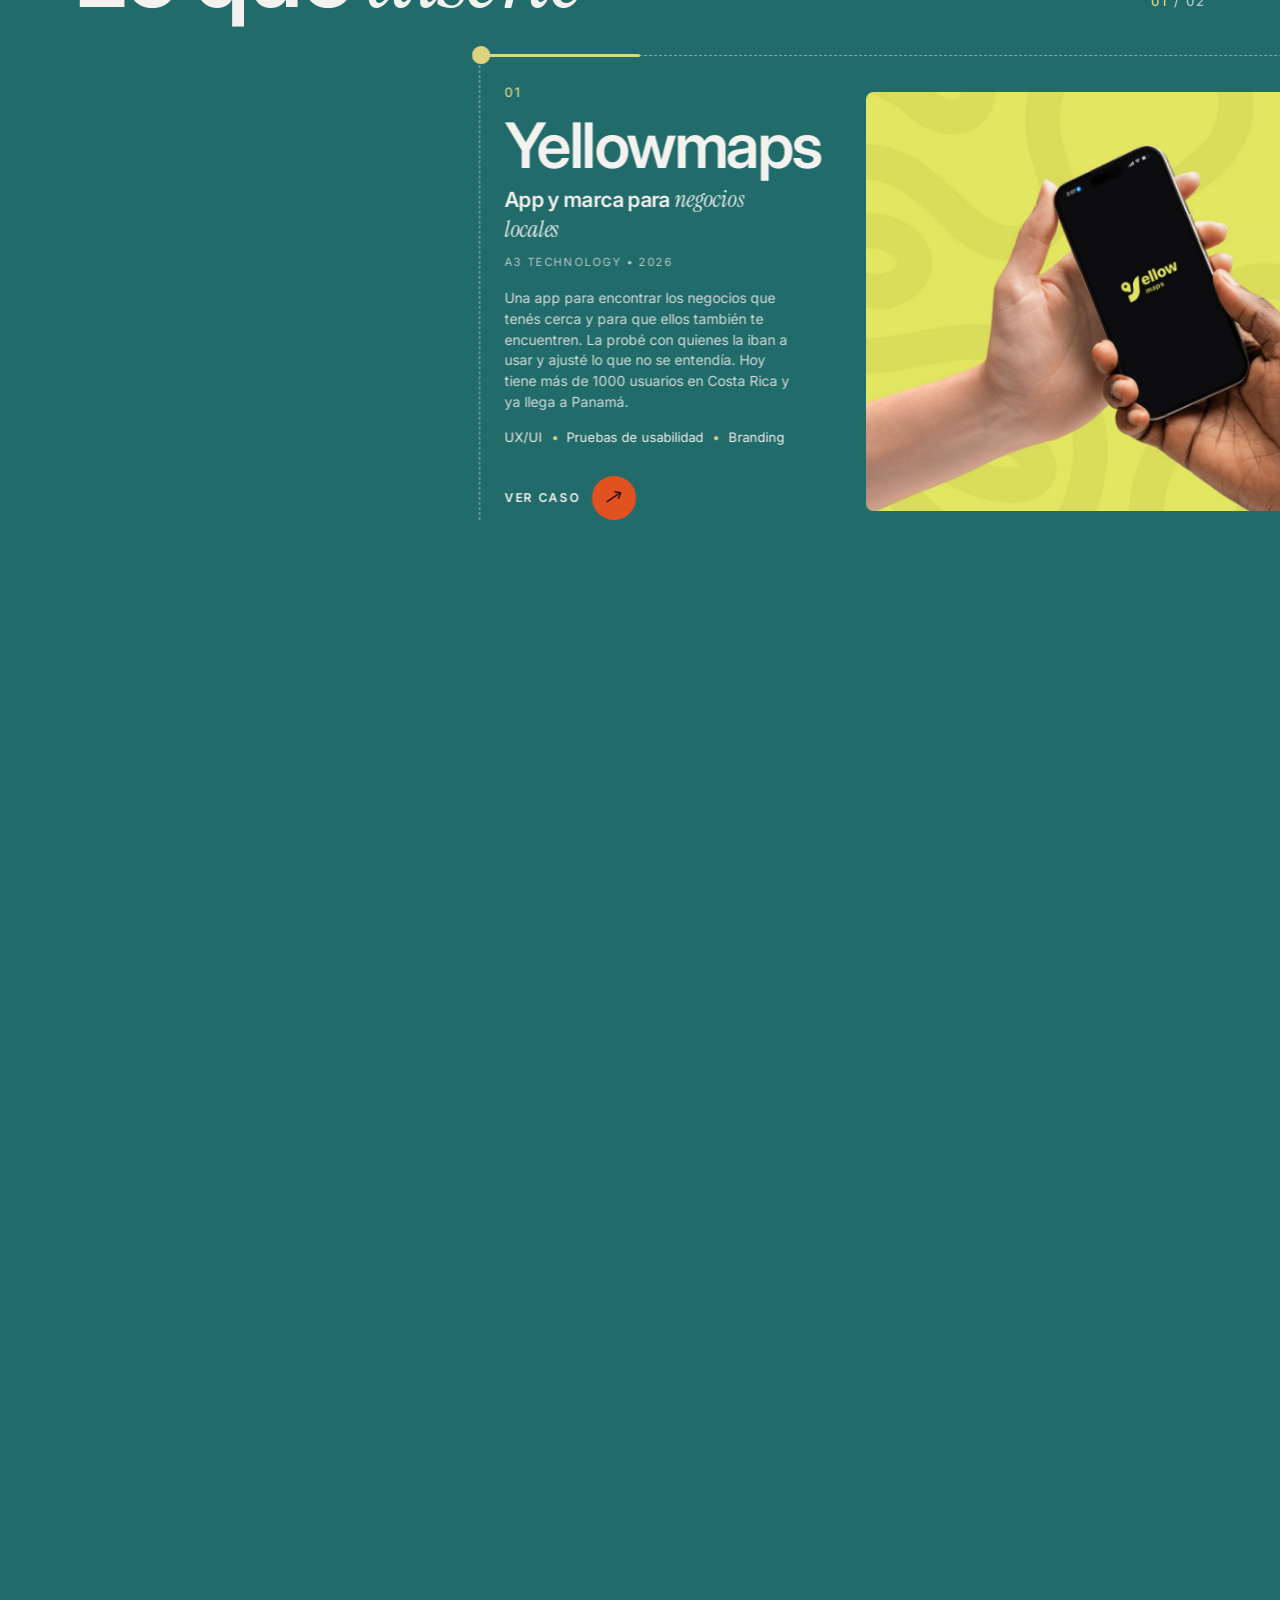
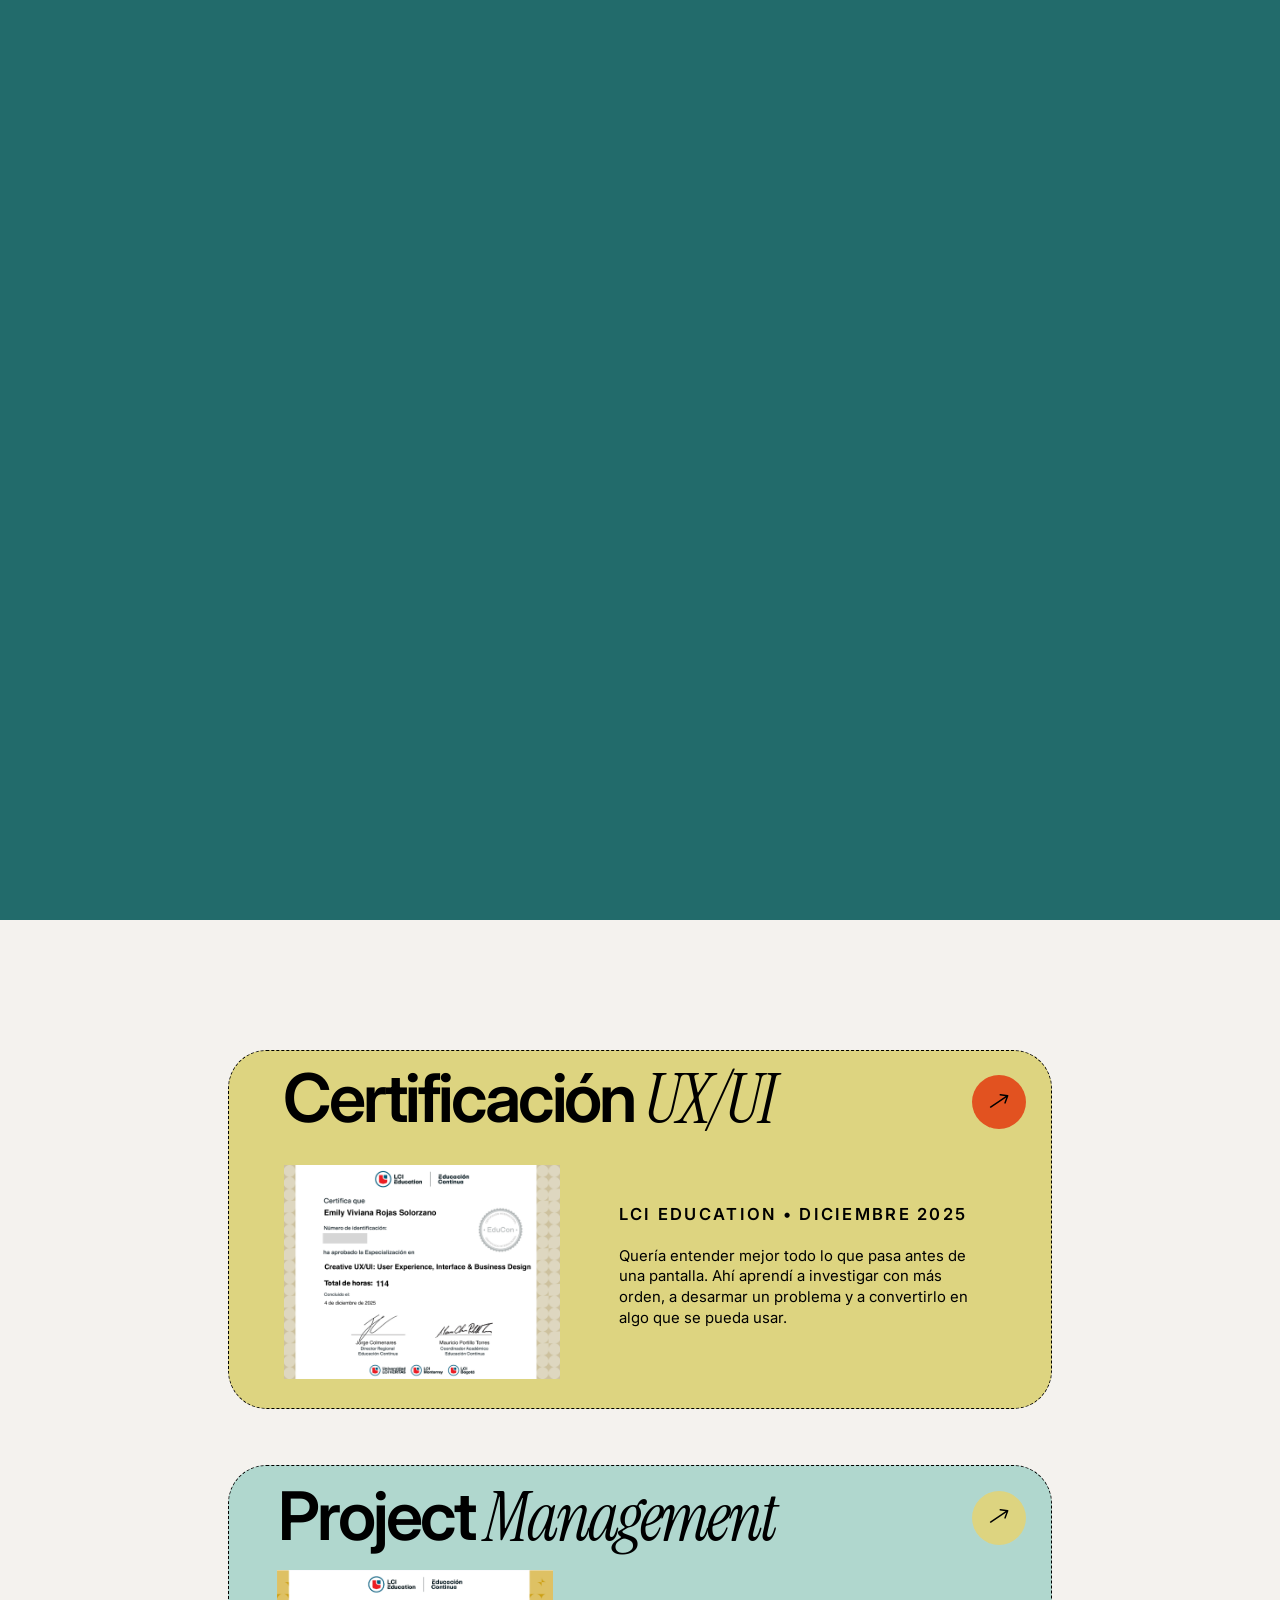
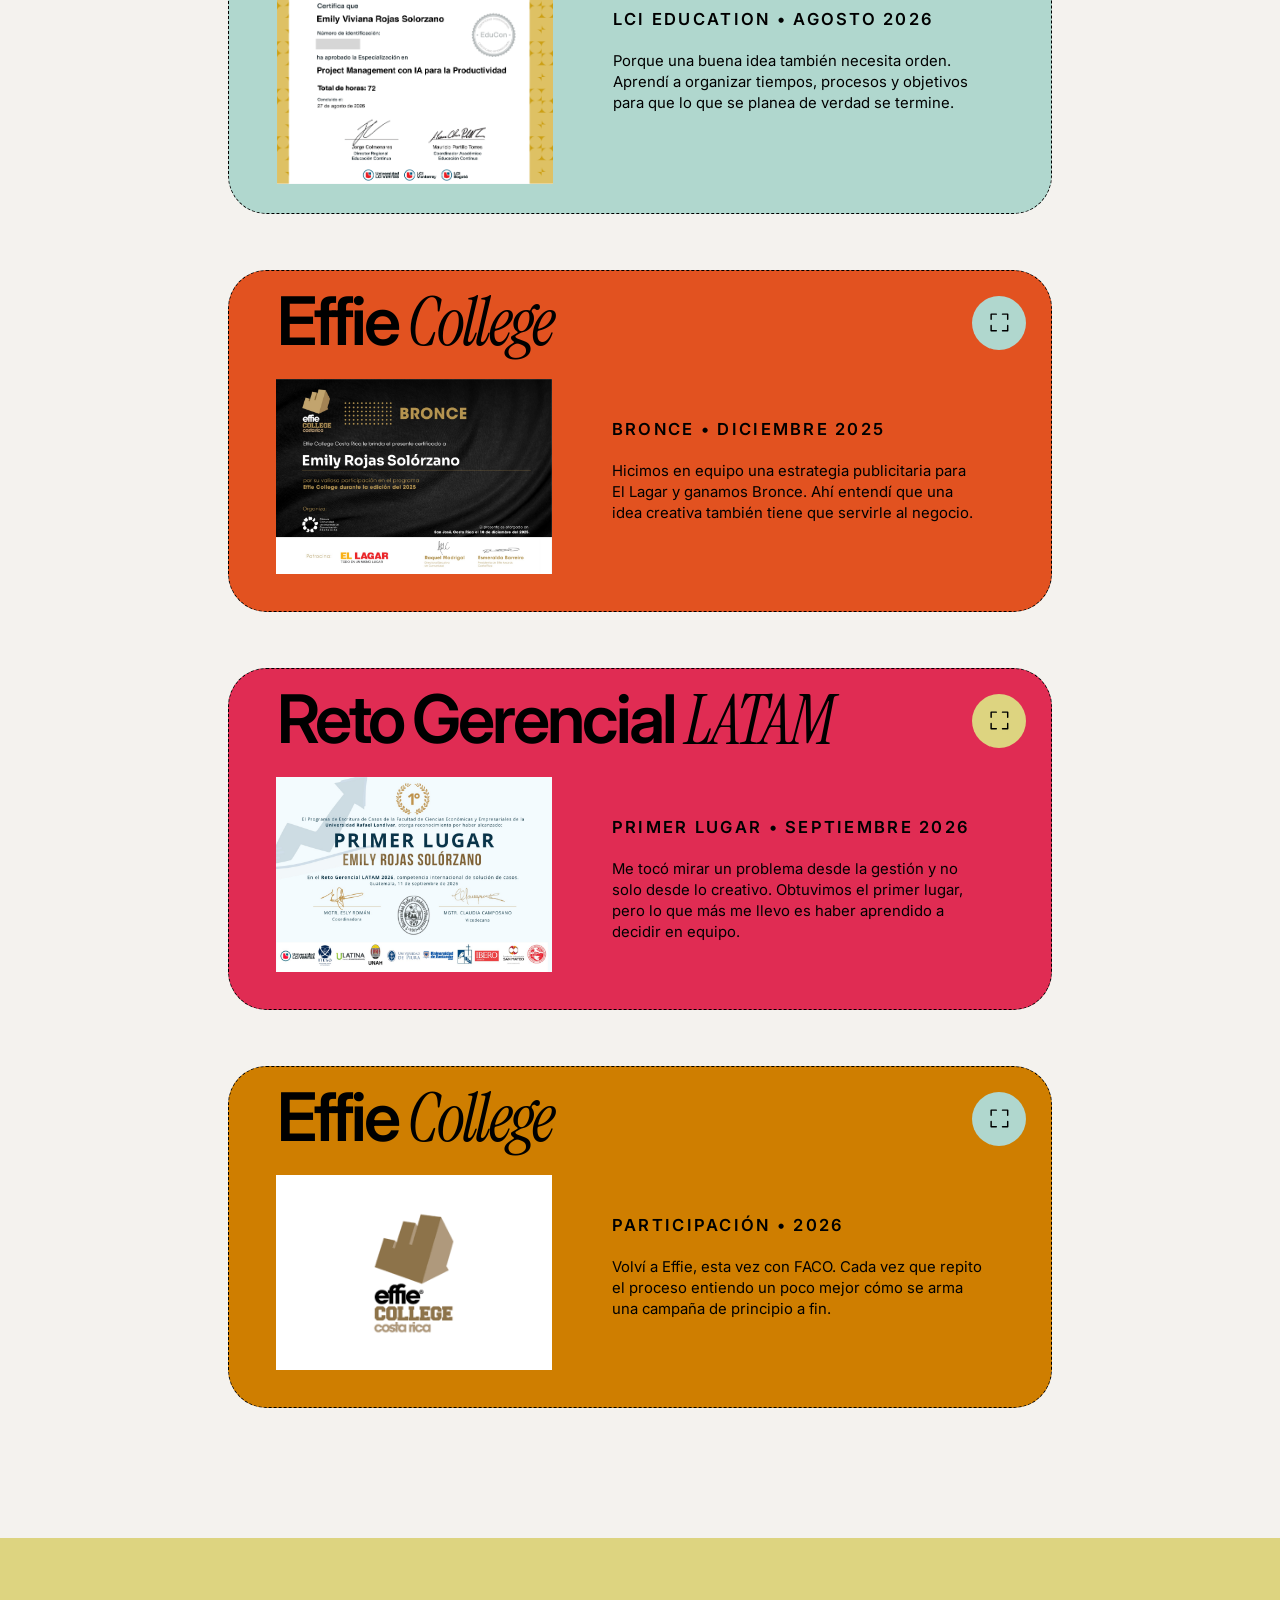
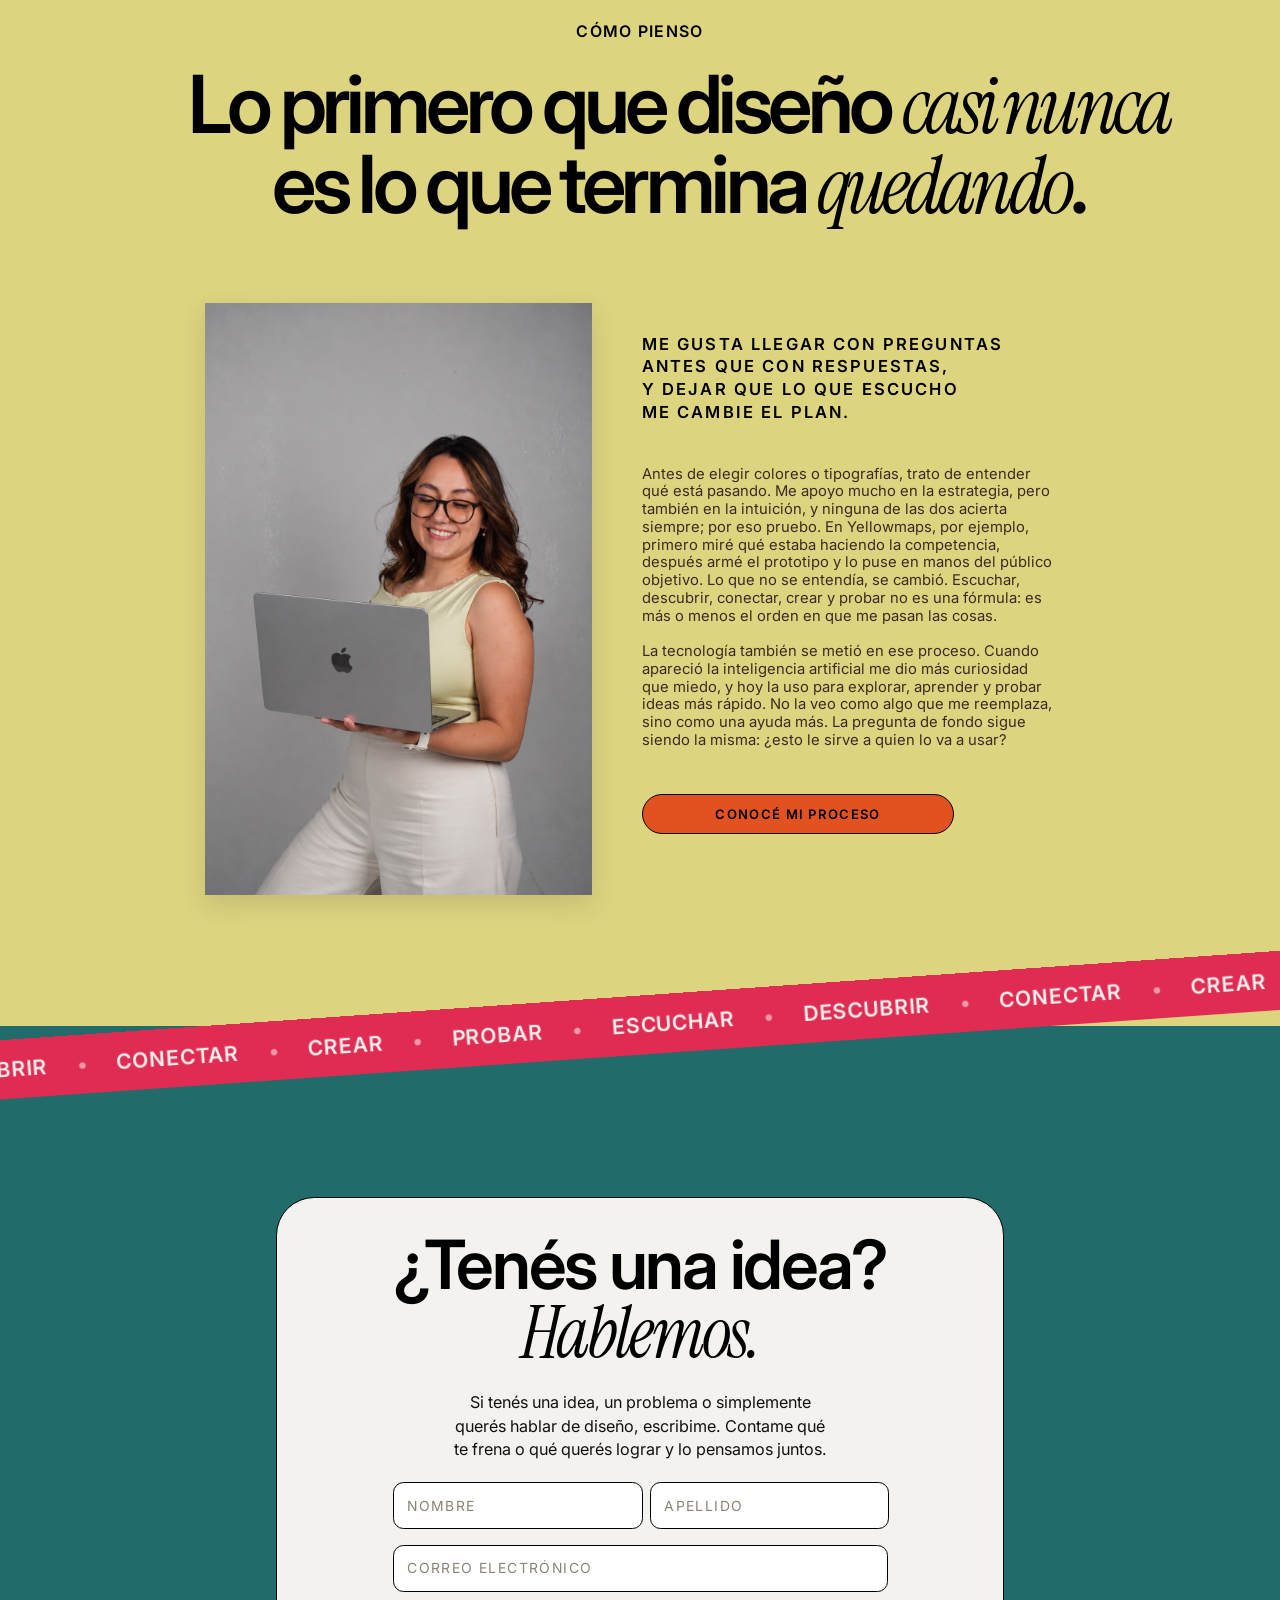
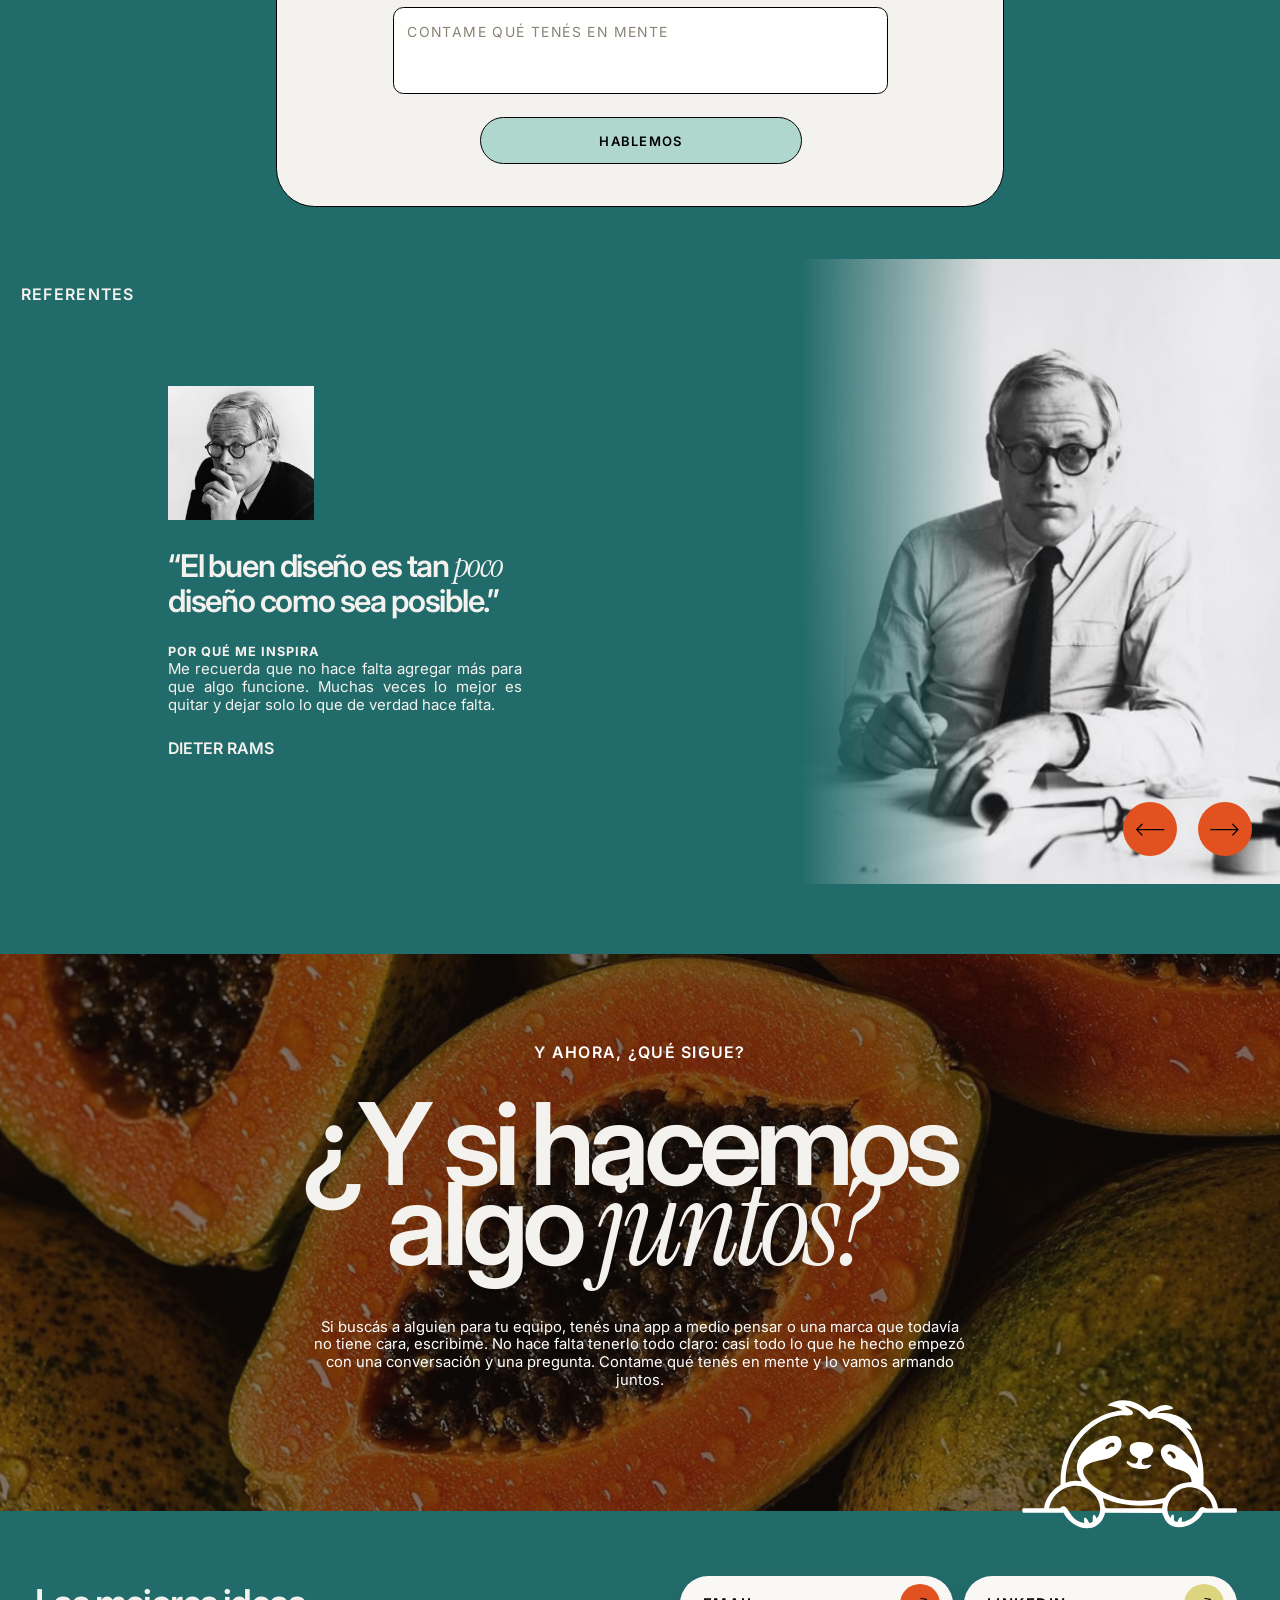
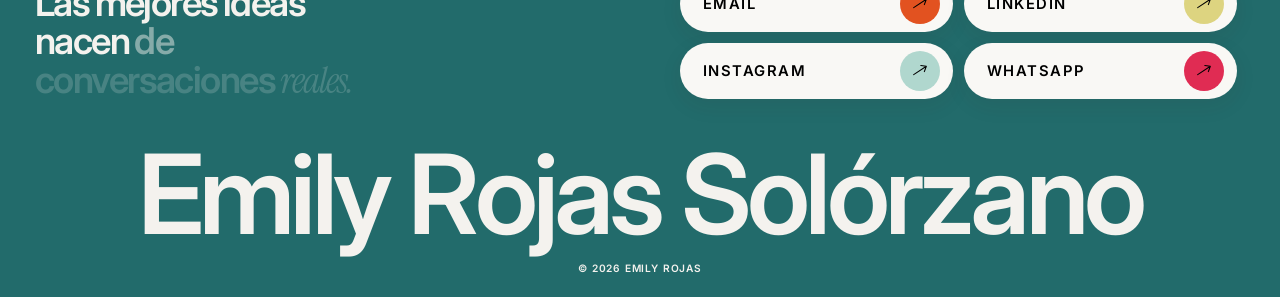
==== commit f9f9e41f: "Versionar CSS/JS para que el navegador no use la versión vieja en caché Co-Authored-By: Claude Opus " ====
--- a/index.html
+++ b/index.html
@@ -12,7 +12,7 @@
 <link rel="preconnect" href="https://fonts.googleapis.com">
 <link rel="preconnect" href="https://fonts.gstatic.com" crossorigin>
 <link href="https://fonts.googleapis.com/css2?family=Inter:ital,wght@0,300;0,400;0,500;0,600;0,700;0,800;1,500&family=Inter+Tight:wght@400;500;700;800&family=Instrument+Serif:ital@0;1&family=Shrikhand&display=swap" rel="stylesheet">
-<link rel="stylesheet" href="assets/css/style.css">
+<link rel="stylesheet" href="assets/css/style.css?v=20261011">
 </head>
 <body>
 
@@ -301,6 +301,6 @@
     <p class="foot-credit">&copy; 2026 Emily Rojas</p>
   </footer>
 
-<script src="assets/js/main.js"></script>
+<script src="assets/js/main.js?v=20261011"></script>
 </body>
 </html>
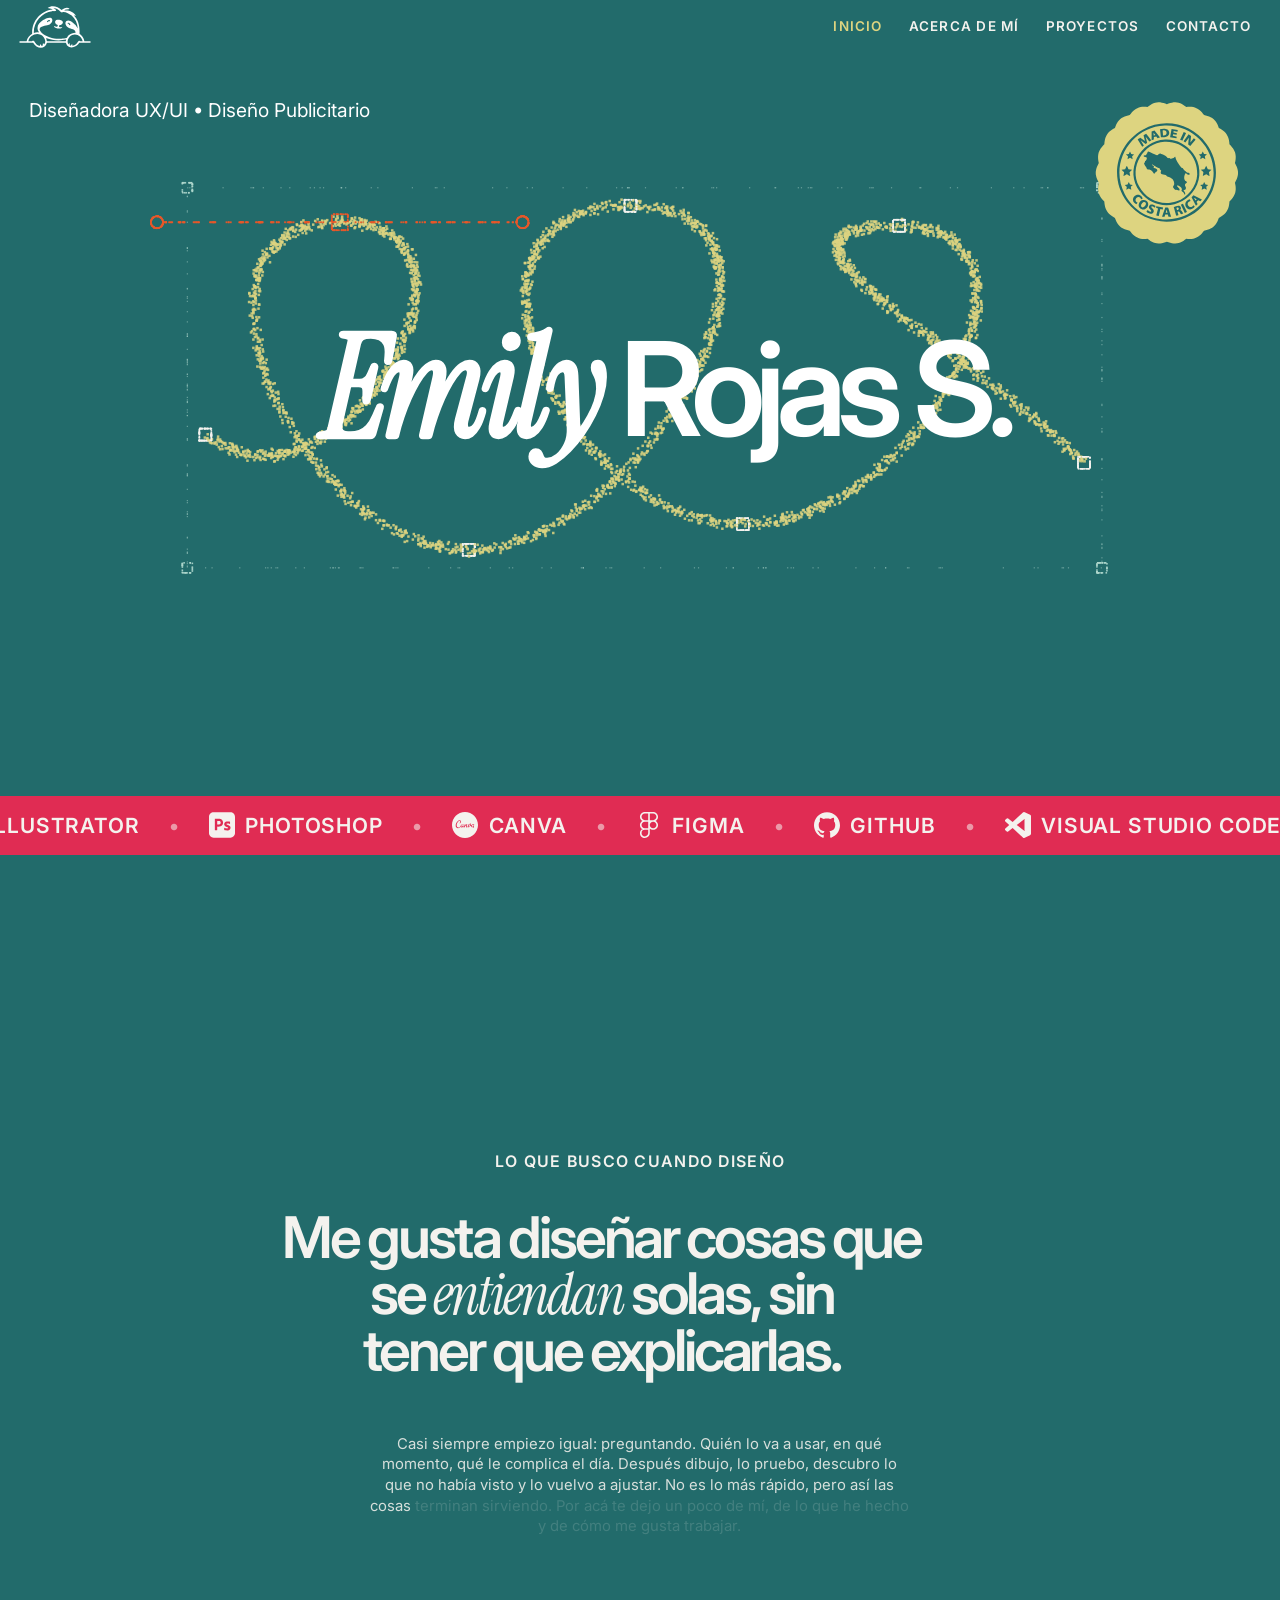
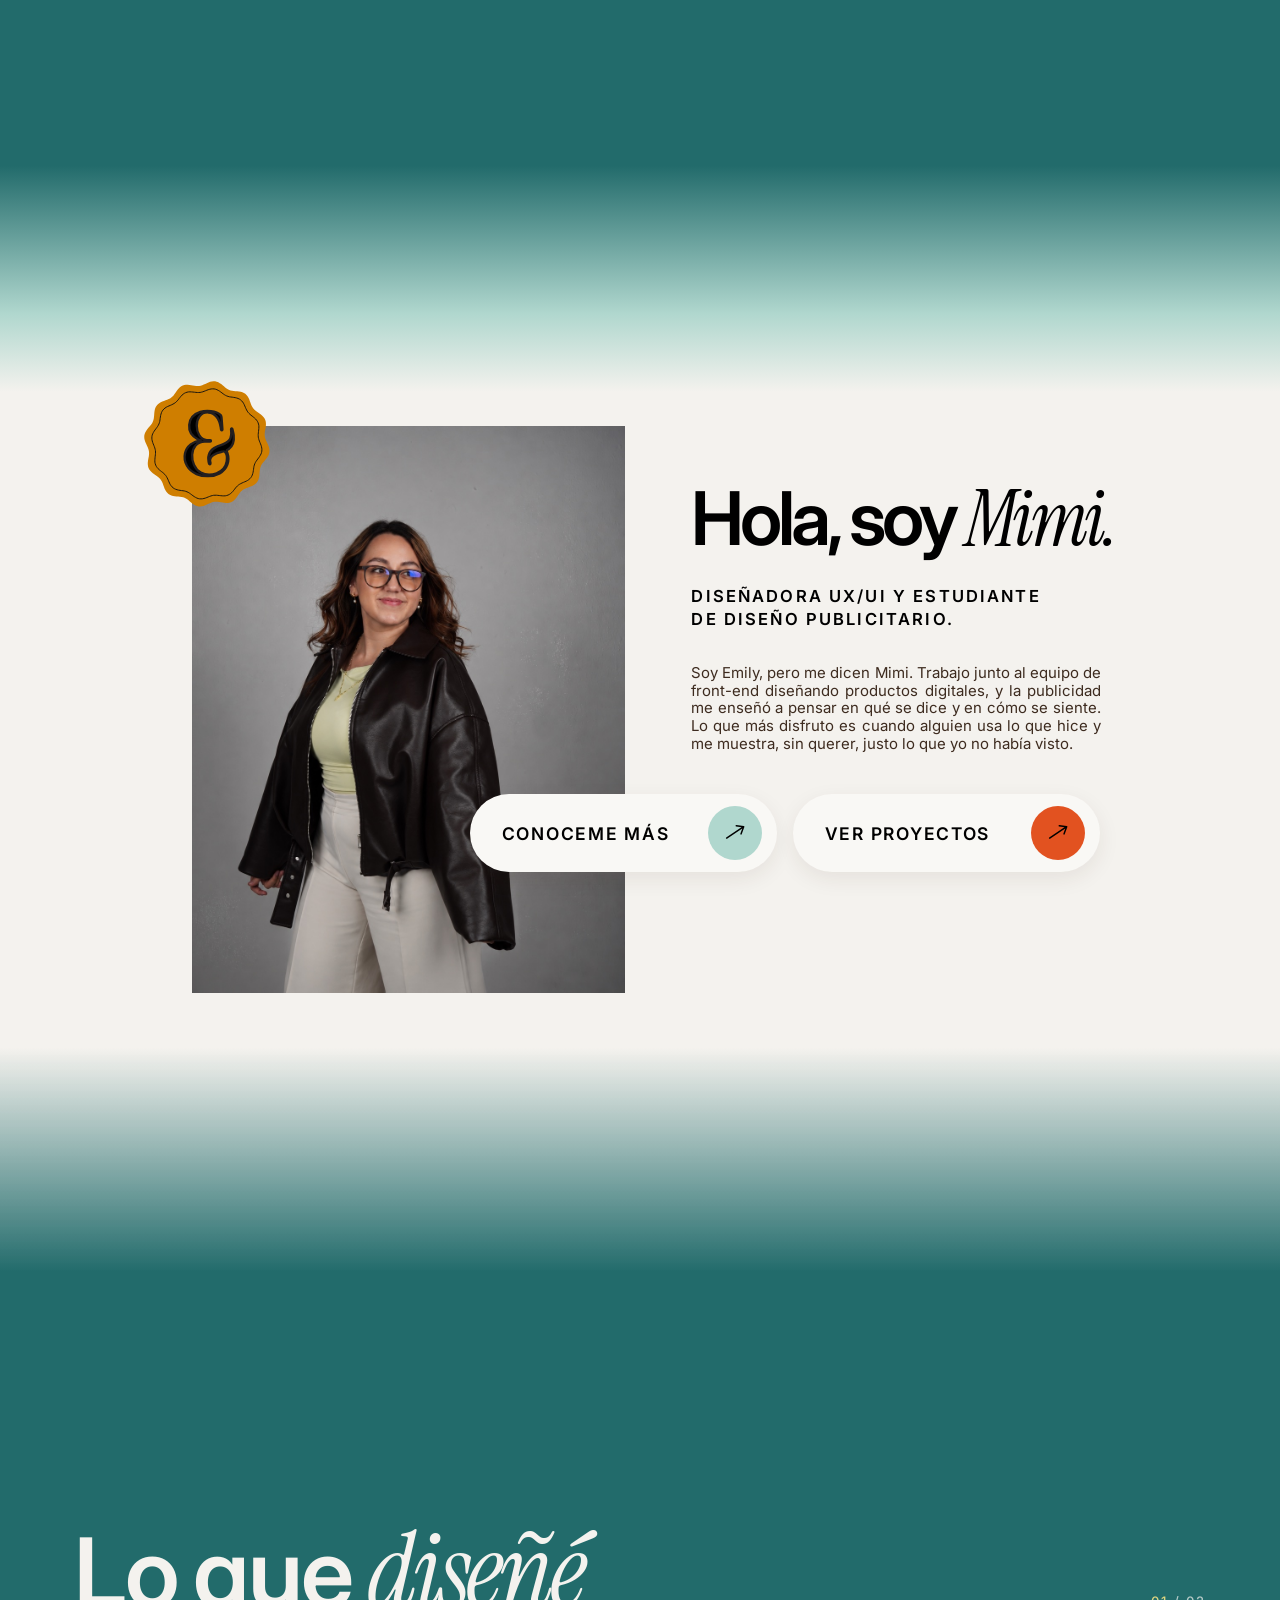
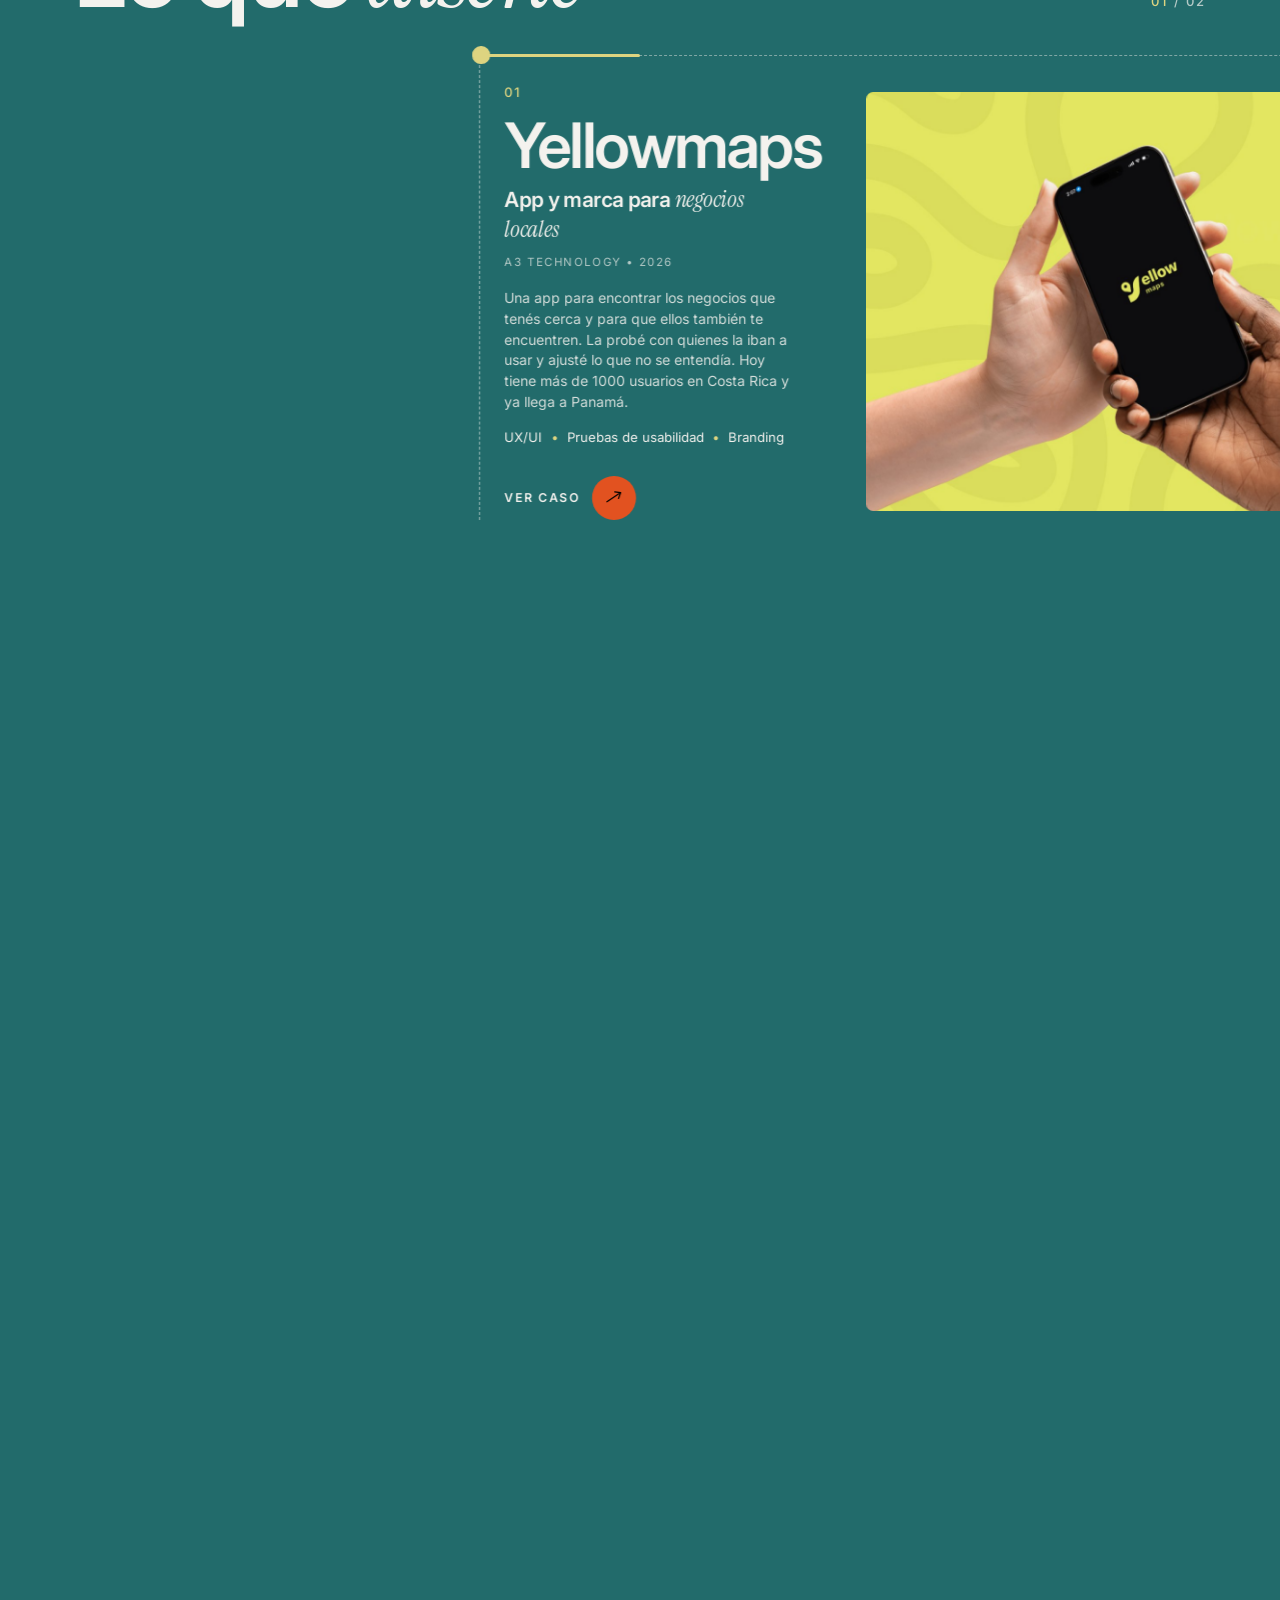
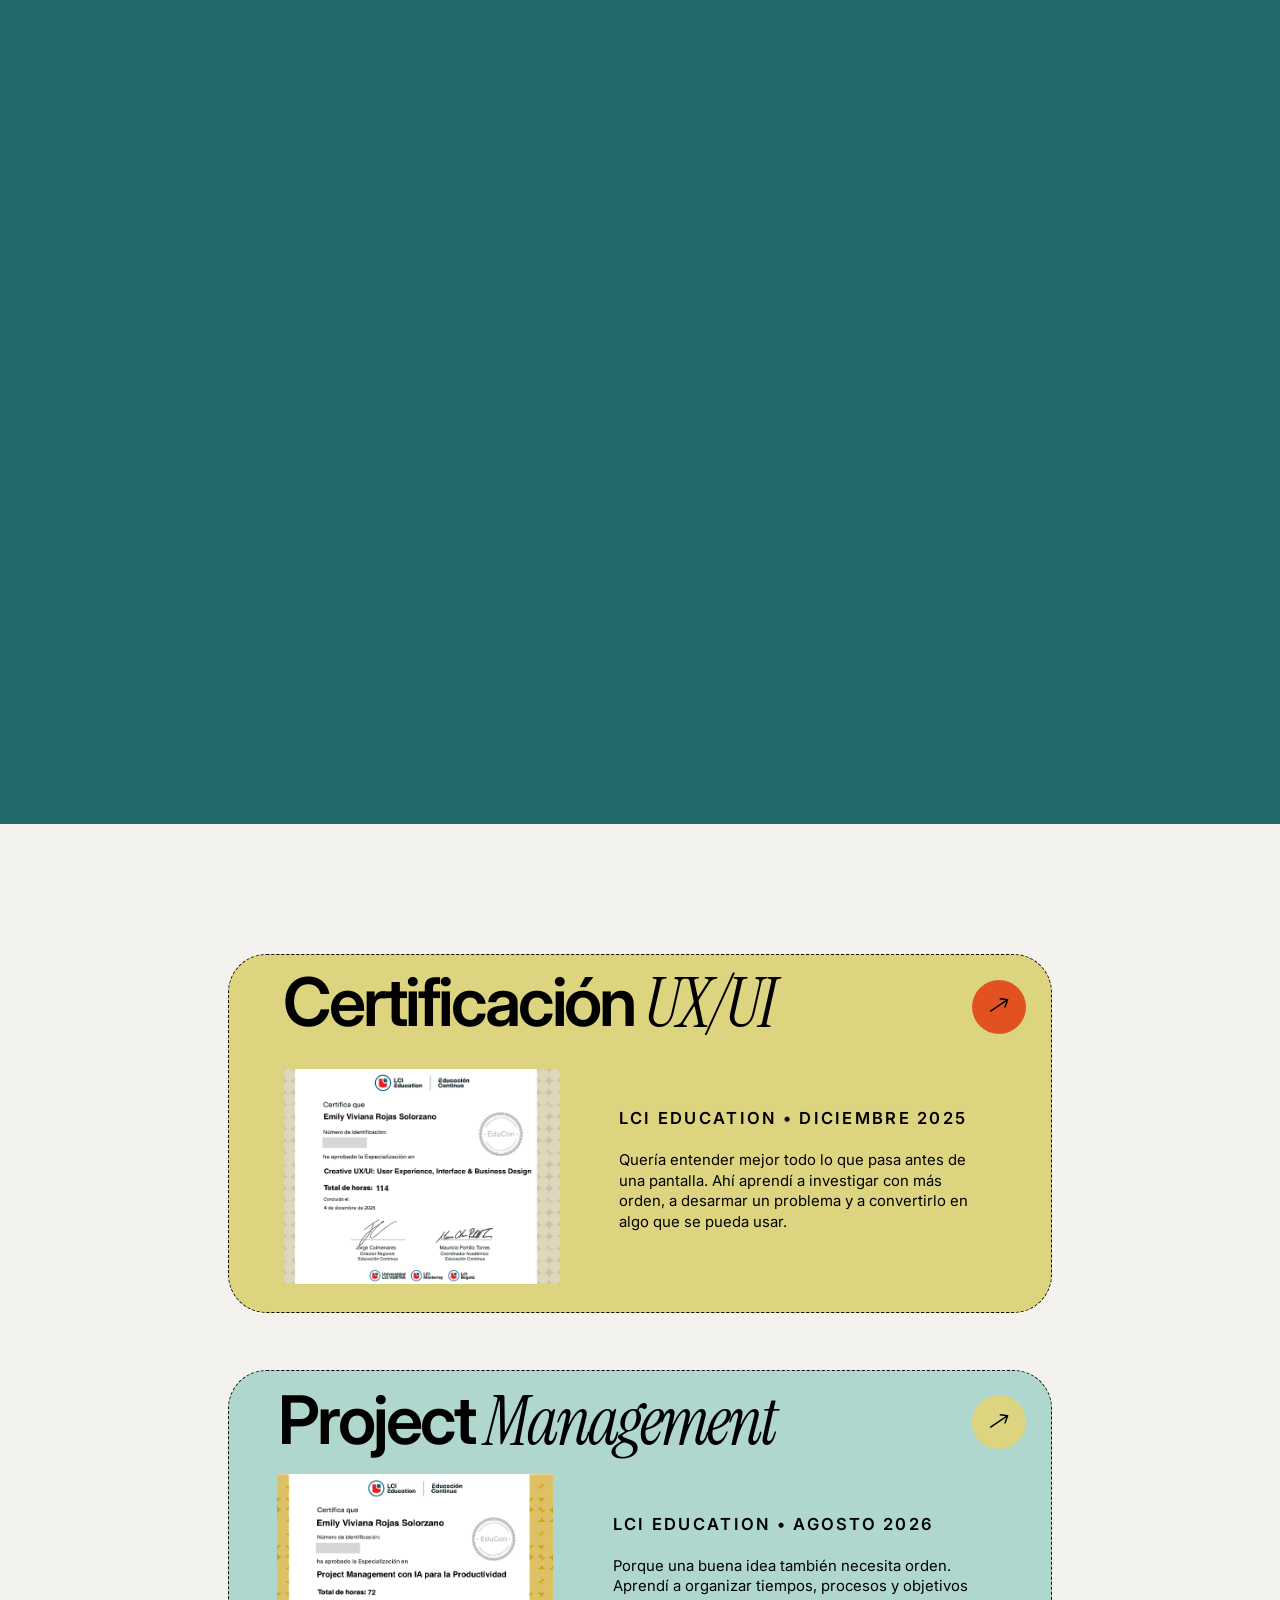
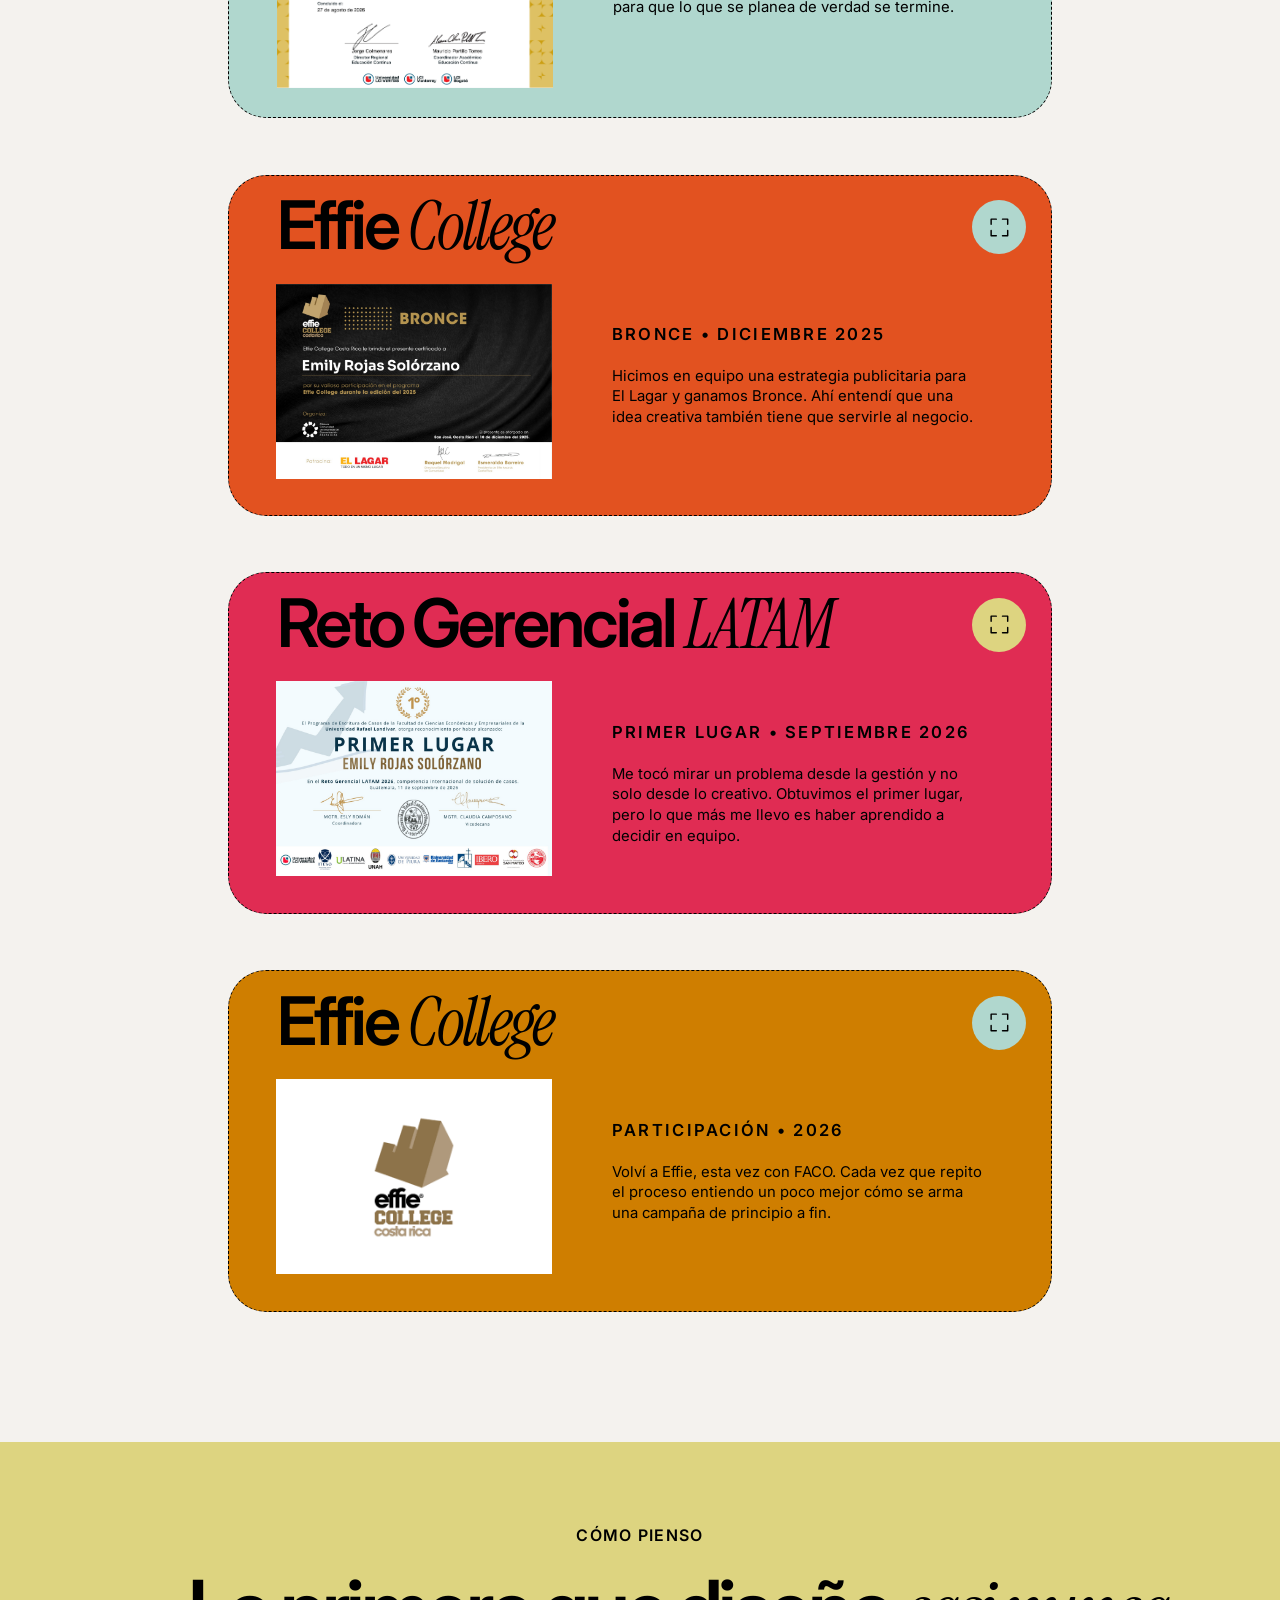
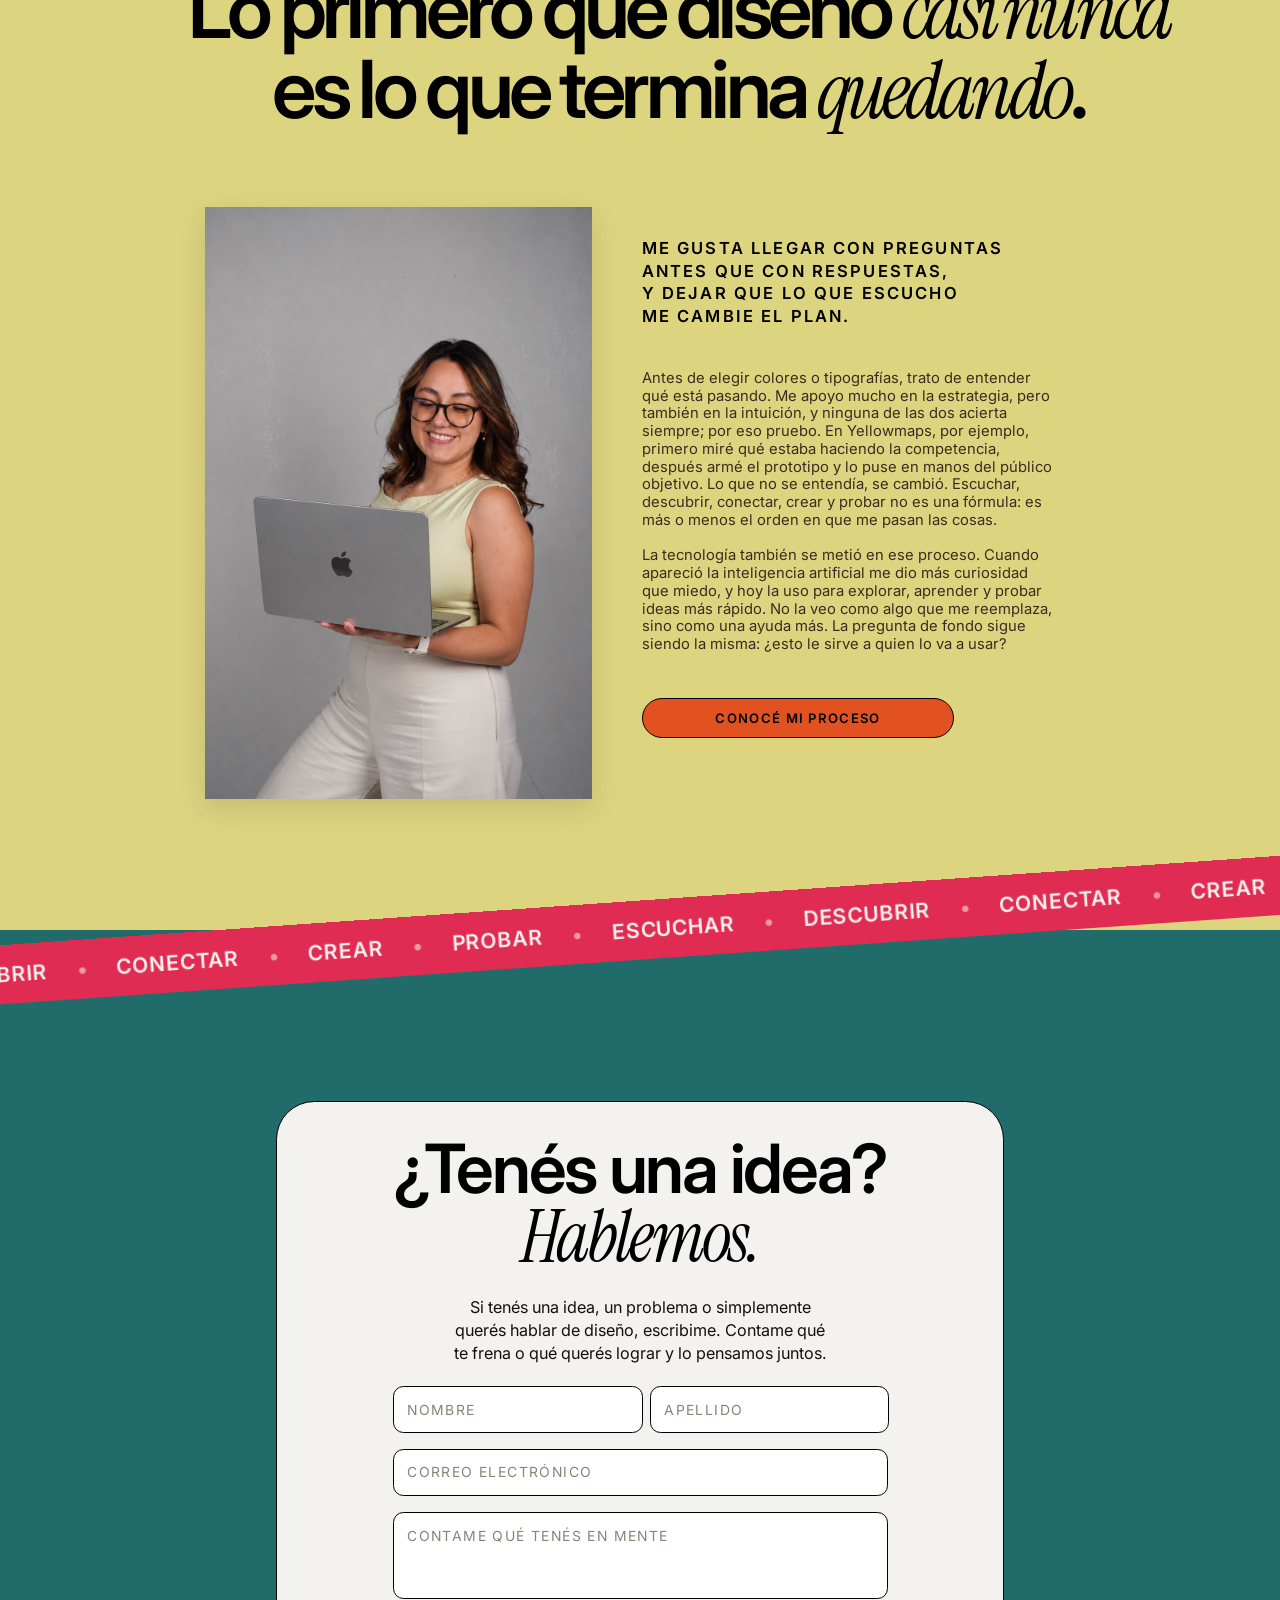
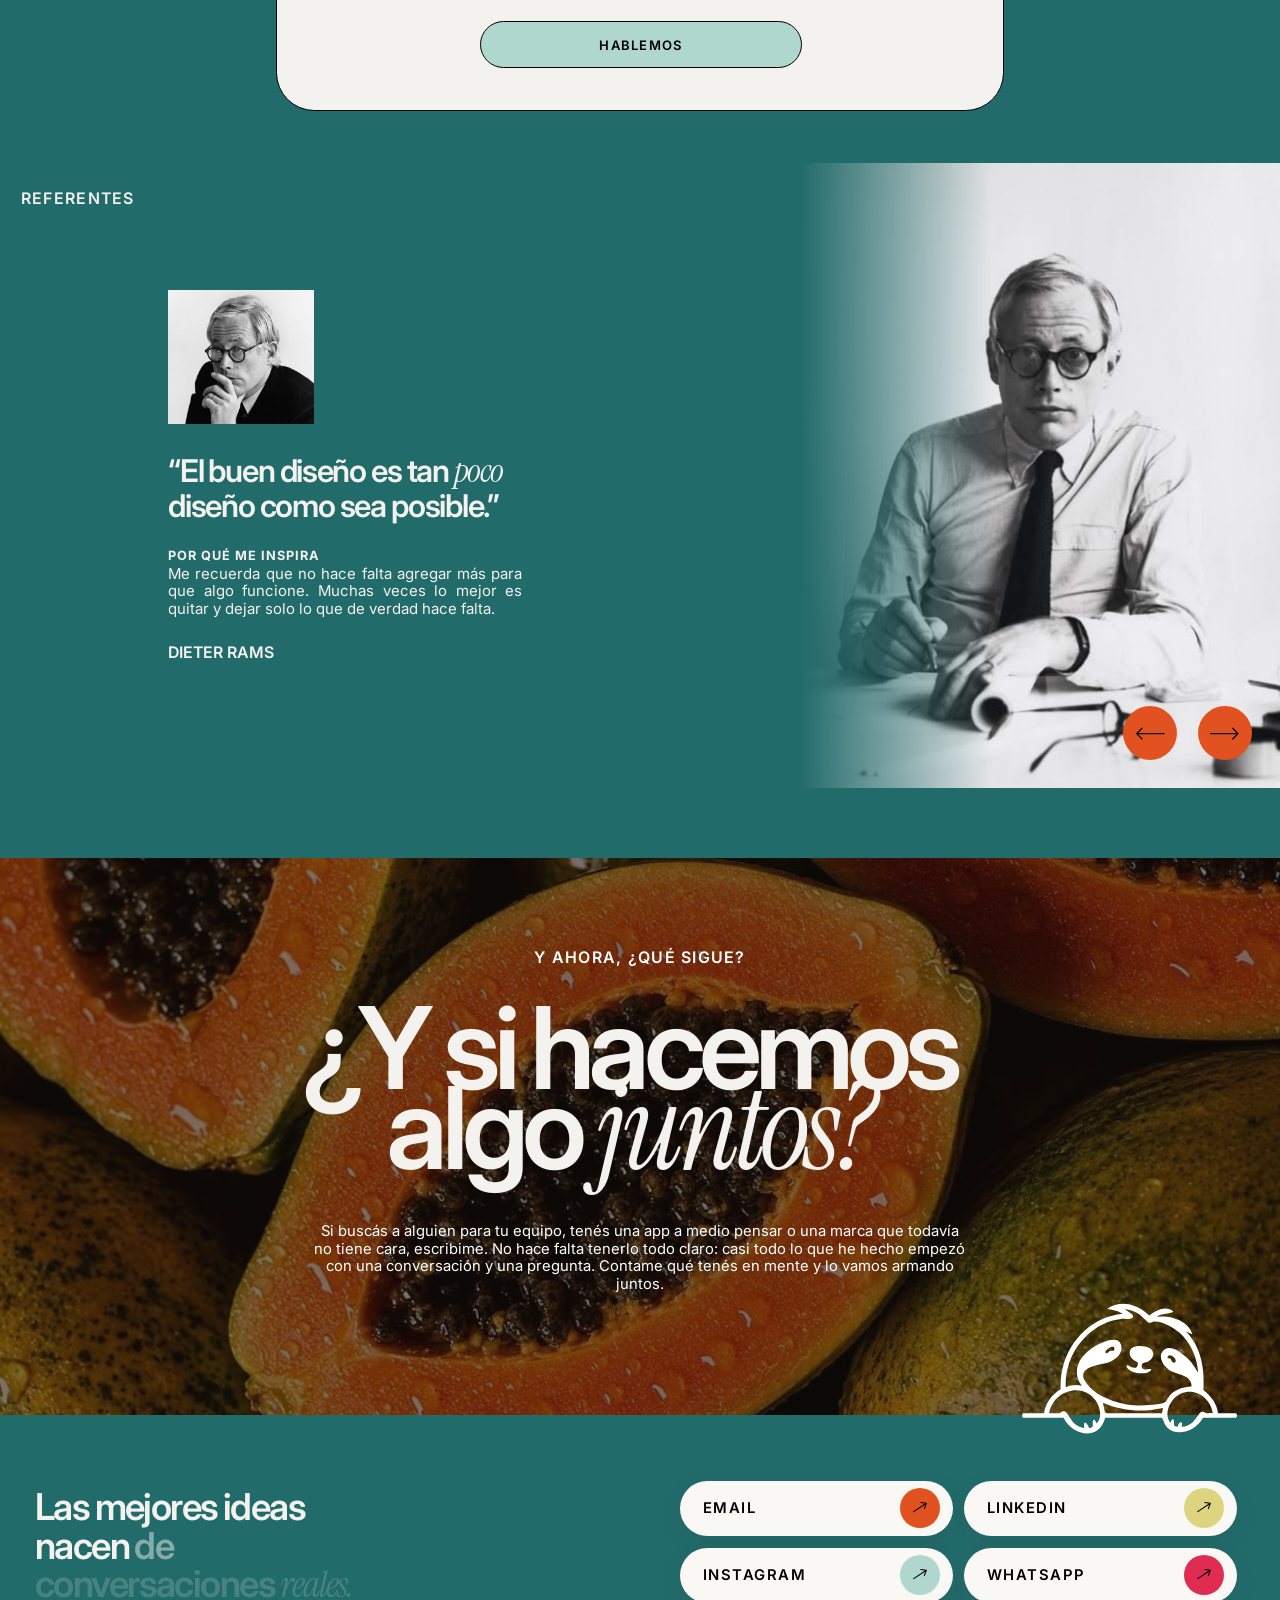
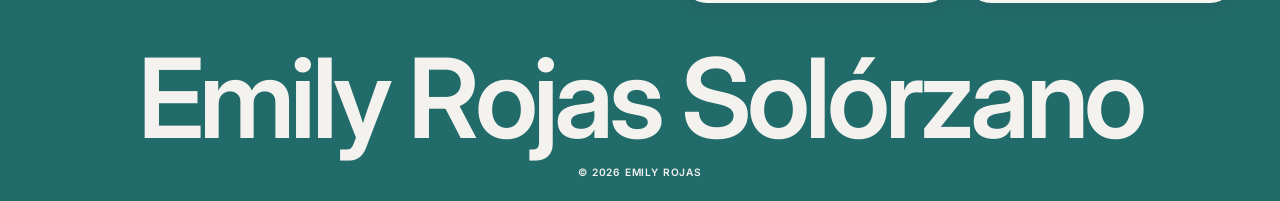
==== commit 9004871c: "ahhh" ====
--- a/index.html
+++ b/index.html
@@ -12,7 +12,7 @@
 <link rel="preconnect" href="https://fonts.googleapis.com">
 <link rel="preconnect" href="https://fonts.gstatic.com" crossorigin>
 <link href="https://fonts.googleapis.com/css2?family=Inter:ital,wght@0,300;0,400;0,500;0,600;0,700;0,800;1,500&family=Inter+Tight:wght@400;500;700;800&family=Instrument+Serif:ital@0;1&family=Shrikhand&display=swap" rel="stylesheet">
-<link rel="stylesheet" href="assets/css/style.css?v=20261011">
+<link rel="stylesheet" href="assets/css/style.css?v=20261013">
 </head>
 <body>
 
@@ -301,6 +301,6 @@
     <p class="foot-credit">&copy; 2026 Emily Rojas</p>
   </footer>
 
-<script src="assets/js/main.js?v=20261011"></script>
+<script src="assets/js/main.js?v=20261013"></script>
 </body>
 </html>
--- a/assets/css/style.css
+++ b/assets/css/style.css
@@ -506,7 +506,7 @@
 .feel--projects .feel-card p { margin-top: calc(var(--u) * 34); }
 /* home: projects as a horizontal reel. .hs is as tall as the sideways travel needs (set in main.js),
    the stage pins to the screen and the track slides left: case info, then its pieces, all one height */
-.feel--projects { text-align: left; }
+.feel--projects { text-align: left; padding-bottom: 0; } /* the pinned stage already leaves room under the reel */
 .hs-stage {
   position: sticky;
   top: 0;
@@ -1899,10 +1899,16 @@
 }
 
 /* ---------- Projects page: only the gallery ---------- */
-.gx { padding: calc(var(--u) * 90) 0 0; background: var(--ocean); color: var(--paper); }
+.gx { margin-top: calc(var(--nav-h) * -1); padding: 0; background: var(--ocean); color: var(--paper); } /* starts under the fixed header so the first screen is one composition */
 .gx-title {
-  width: calc(var(--u) * 1300);
-  margin: 0 auto calc(var(--u) * 20);
+  position: absolute;
+  top: calc(var(--nav-h) + var(--u) * 40);
+  left: calc(var(--u) * 85);
+  z-index: 2;
+  margin: 0;
+  opacity: calc(1 - var(--e, 0) * 3);
+  translate: 0 calc(var(--e, 0) * -60px);
+  pointer-events: none;
   font-family: var(--font-display);
   font-size: calc(var(--u) * 190);
   font-weight: 600;
@@ -1913,24 +1919,26 @@
 .gx-count { margin-left: calc(var(--u) * 14); font-family: var(--font-sans); font-size: calc(var(--u) * 22); font-weight: 500; letter-spacing: 0.12em; vertical-align: top; position: relative; top: calc(var(--u) * 26); color: var(--lime); }
 /* each project: a tall block whose stage pins to the screen while the cover grows from a small
    framed picture to the full screen (--e goes 0 → 1, set in main.js); the name sits on top, huge */
-.gx-item { height: 250vh; }
+.gx-item { --t0: 16vh; height: 250vh; }
+.gx-item:first-child { --t0: 36vh; } /* room for the page title on the first screen */
 .gx-stage { position: sticky; top: 0; height: 100vh; overflow: hidden; }
 .gx-card { position: absolute; inset: 0; display: block; width: 100%; height: 100%; padding: 0; border: 0; background: none; color: inherit; font: inherit; text-align: left; cursor: pointer; }
 .gx-frame {
   position: absolute;
   inset: 0;
   overflow: hidden;
-  clip-path: inset(calc((1 - var(--e, 0)) * 24vh) calc((1 - var(--e, 0)) * 28vw) round calc((1 - var(--e, 0)) * var(--radius-media)));
-}
-.gx-frame img { display: block; width: 100%; height: 100%; object-fit: cover; scale: calc(1.3 - var(--e, 0) * 0.3); transition: filter 0.4s ease; }
+  clip-path: inset(calc((1 - var(--e, 0)) * var(--t0)) calc((1 - var(--e, 0)) * 30vw) calc((1 - var(--e, 0)) * 18vh) round calc((1 - var(--e, 0)) * var(--radius-media)));
+}
+.gx-frame img { display: block; width: 100%; height: 100%; object-fit: cover; scale: calc(1.1 - var(--e, 0) * 0.1); transition: filter 0.4s ease; }
 .gx-frame::after { content: ""; position: absolute; inset: 0; background: linear-gradient(to top, rgba(12, 44, 44, 0.7), rgba(12, 44, 44, 0) 55%); opacity: var(--e, 0); }
 .gx-card:hover .gx-frame img { filter: brightness(1.06); }
 .gx-name {
   position: absolute;
   left: 50%;
-  top: calc(50% + var(--e, 0) * 18vh);
+  /* small caption under the framed cover at first, then big over the full-screen picture */
+  top: calc(100% - 9vh - var(--e, 0) * 23vh);
   translate: -50% -50%;
-  scale: calc(1 - var(--e, 0) * 0.2);
+  scale: calc(0.36 + var(--e, 0) * 0.44);
   font-family: var(--font-display);
   font-size: 15vw;
   font-weight: 600;
@@ -1959,6 +1967,7 @@
 @media (prefers-reduced-motion: reduce) {
   .gx-item { height: auto; }
   .gx-stage { position: relative; height: 90vh; }
+  .gx-title { opacity: 1; translate: none; }
 }
 
 /* ---------- Case study (inside the project overlay): big cover, one line, then the work ---------- */
@@ -2129,12 +2138,13 @@
   .feel-card p { font-size: 16px; line-height: 1.4; margin-top: 26px; }
   .feel--projects .feel-card { height: auto; padding-top: 72px; }
   /* projects page gallery */
-  .gx { padding: 48px 0 0; }
-  .gx-title { width: auto; margin: 0 20px 8px; font-size: 21vw; }
+  .gx-title { top: calc(var(--nav-h) + 24px); left: 20px; font-size: 21vw; }
+  .gx-item:first-child { --t0: 26vh; }
   .gx-count { font-size: 13px; top: 8px; margin-left: 6px; }
   .gx-item { height: 210vh; }
-  .gx-frame { clip-path: inset(calc((1 - var(--e, 0)) * 22vh) calc((1 - var(--e, 0)) * 9vw) round calc((1 - var(--e, 0)) * var(--radius-media-m))); }
-  .gx-name { font-size: 19vw; top: calc(50% + var(--e, 0) * 12vh); }
+  .gx-frame { clip-path: inset(calc((1 - var(--e, 0)) * var(--t0)) calc((1 - var(--e, 0)) * 8vw) calc((1 - var(--e, 0)) * 20vh) round calc((1 - var(--e, 0)) * var(--radius-media-m))); }
+  .gx-name { font-size: 19vw; top: calc(100% - 10vh - var(--e, 0) * 28vh); }
+  .feel--projects { padding-bottom: 24px; }
   .gx-foot { left: 20px; right: 20px; bottom: 28px; flex-wrap: wrap; gap: 8px 16px; }
   .gx-num, .gx-kind, .gx-go { font-size: 11px; }
   .gx-kind { order: 3; width: 100%; }
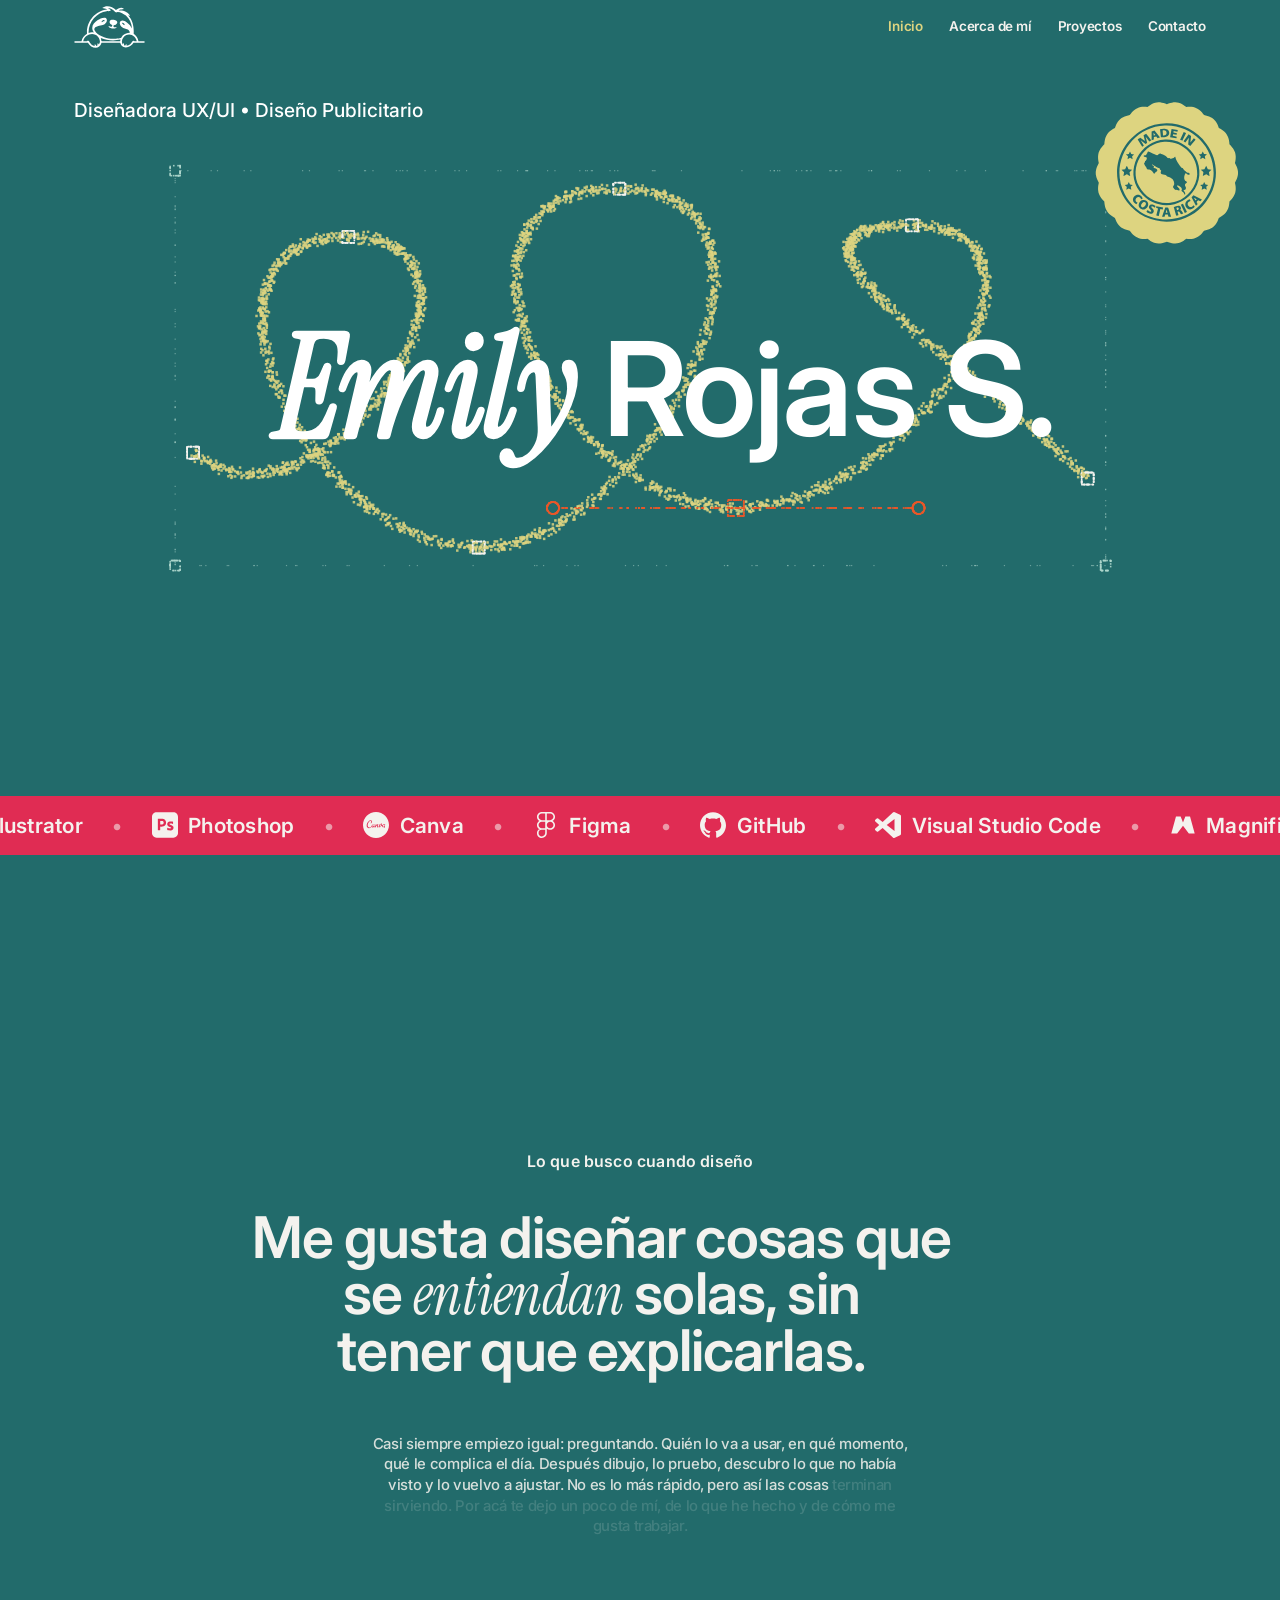
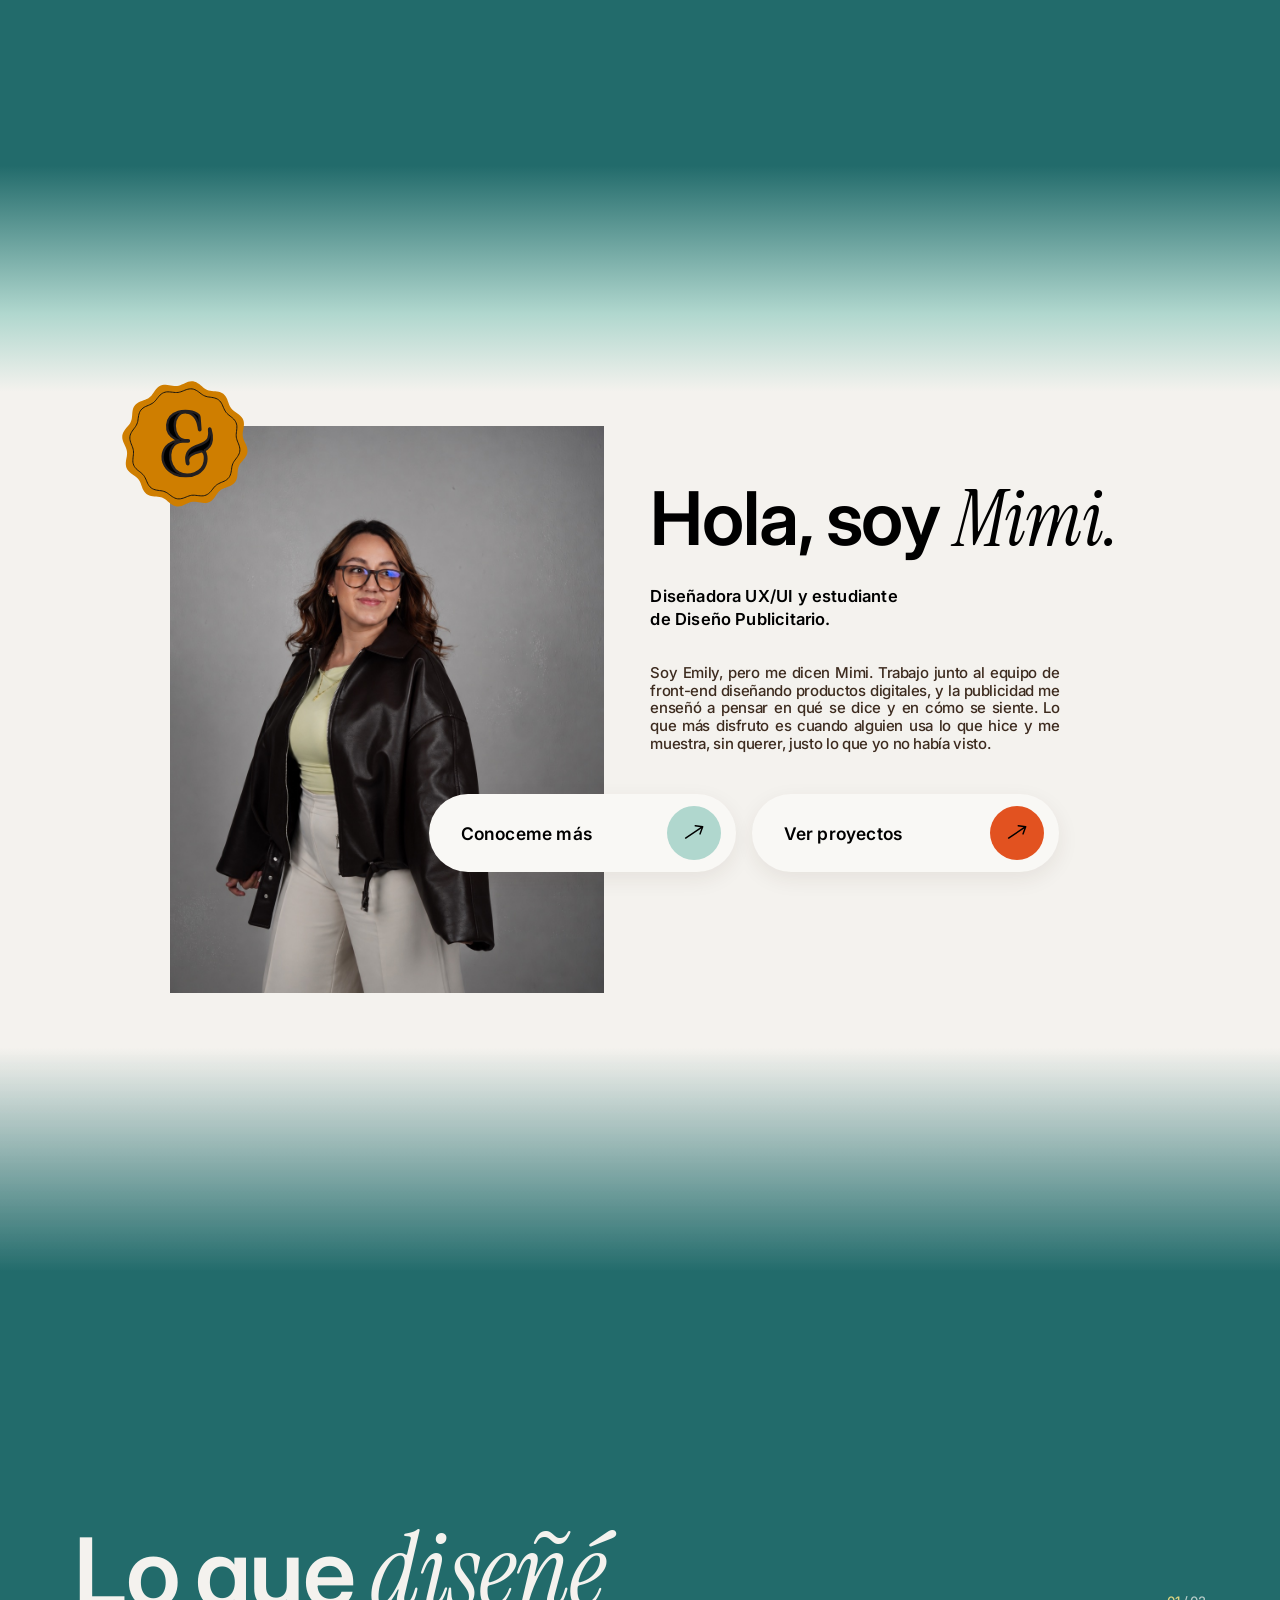
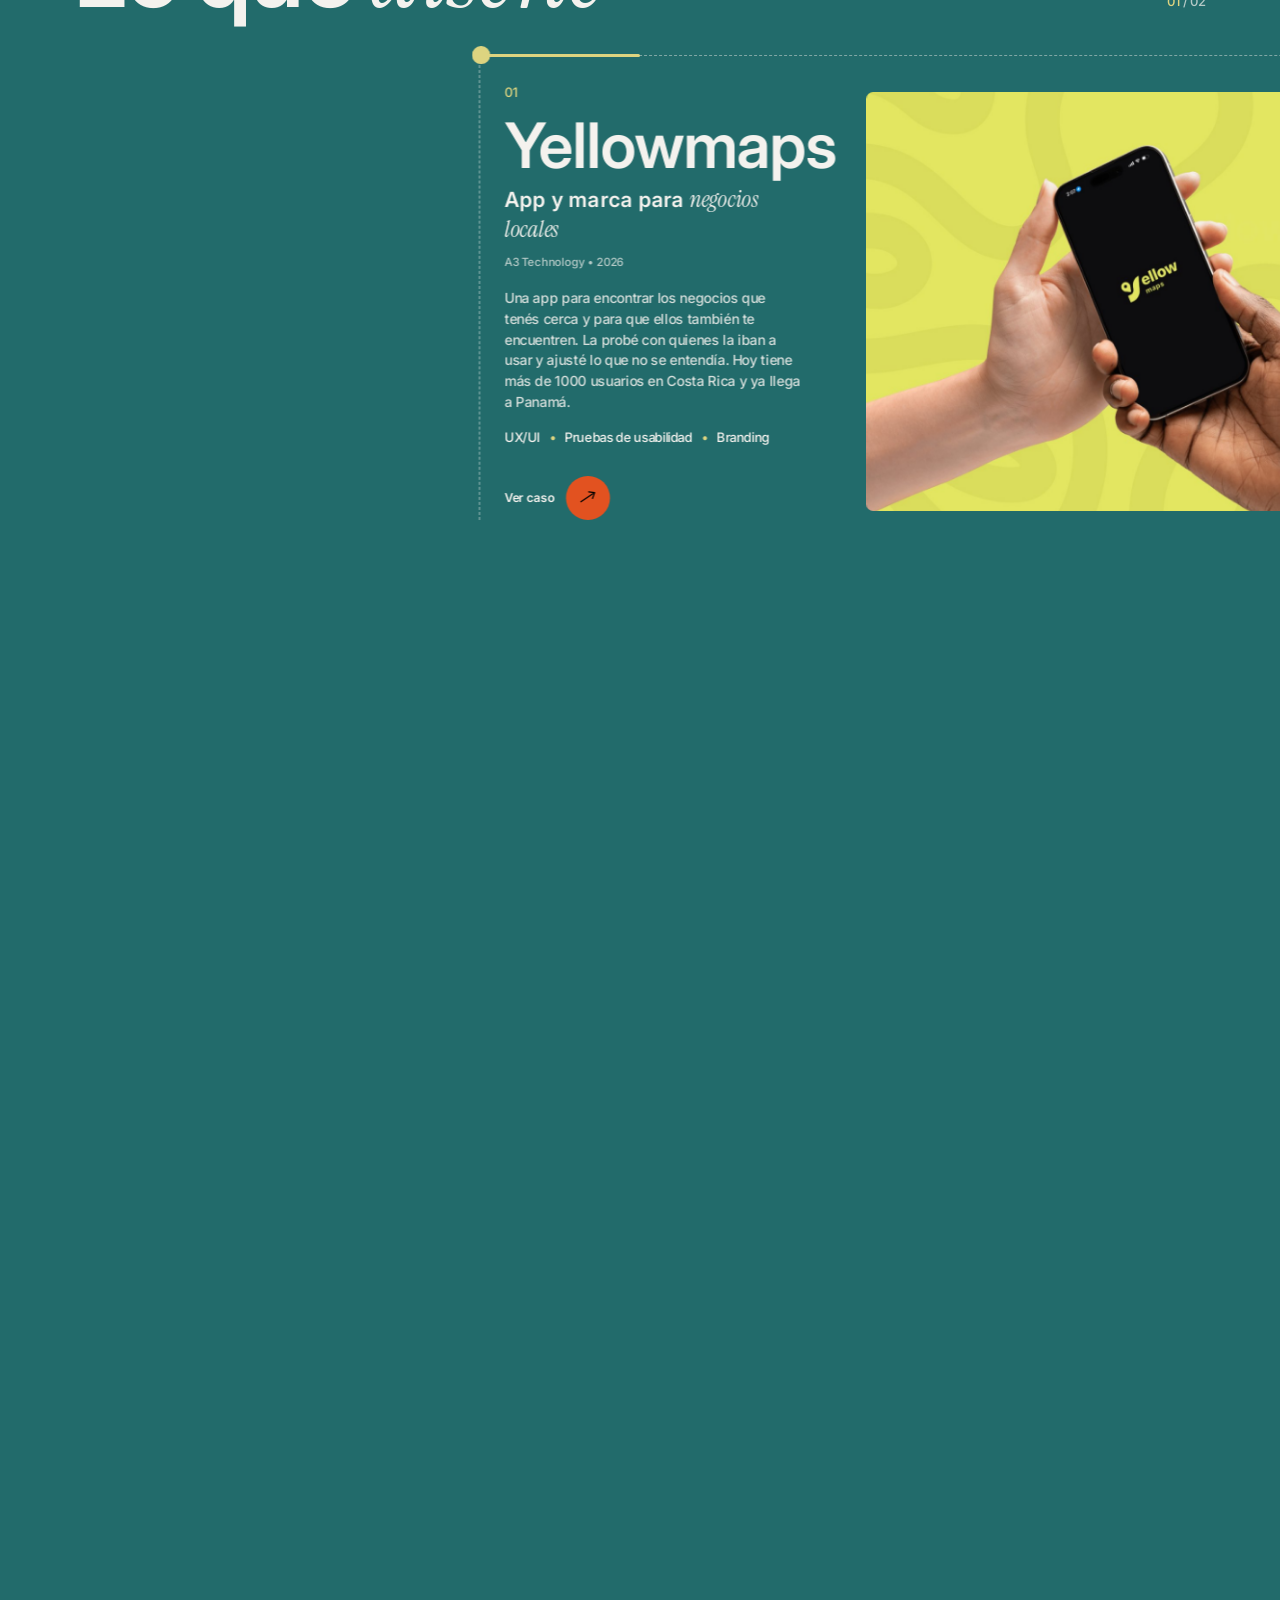
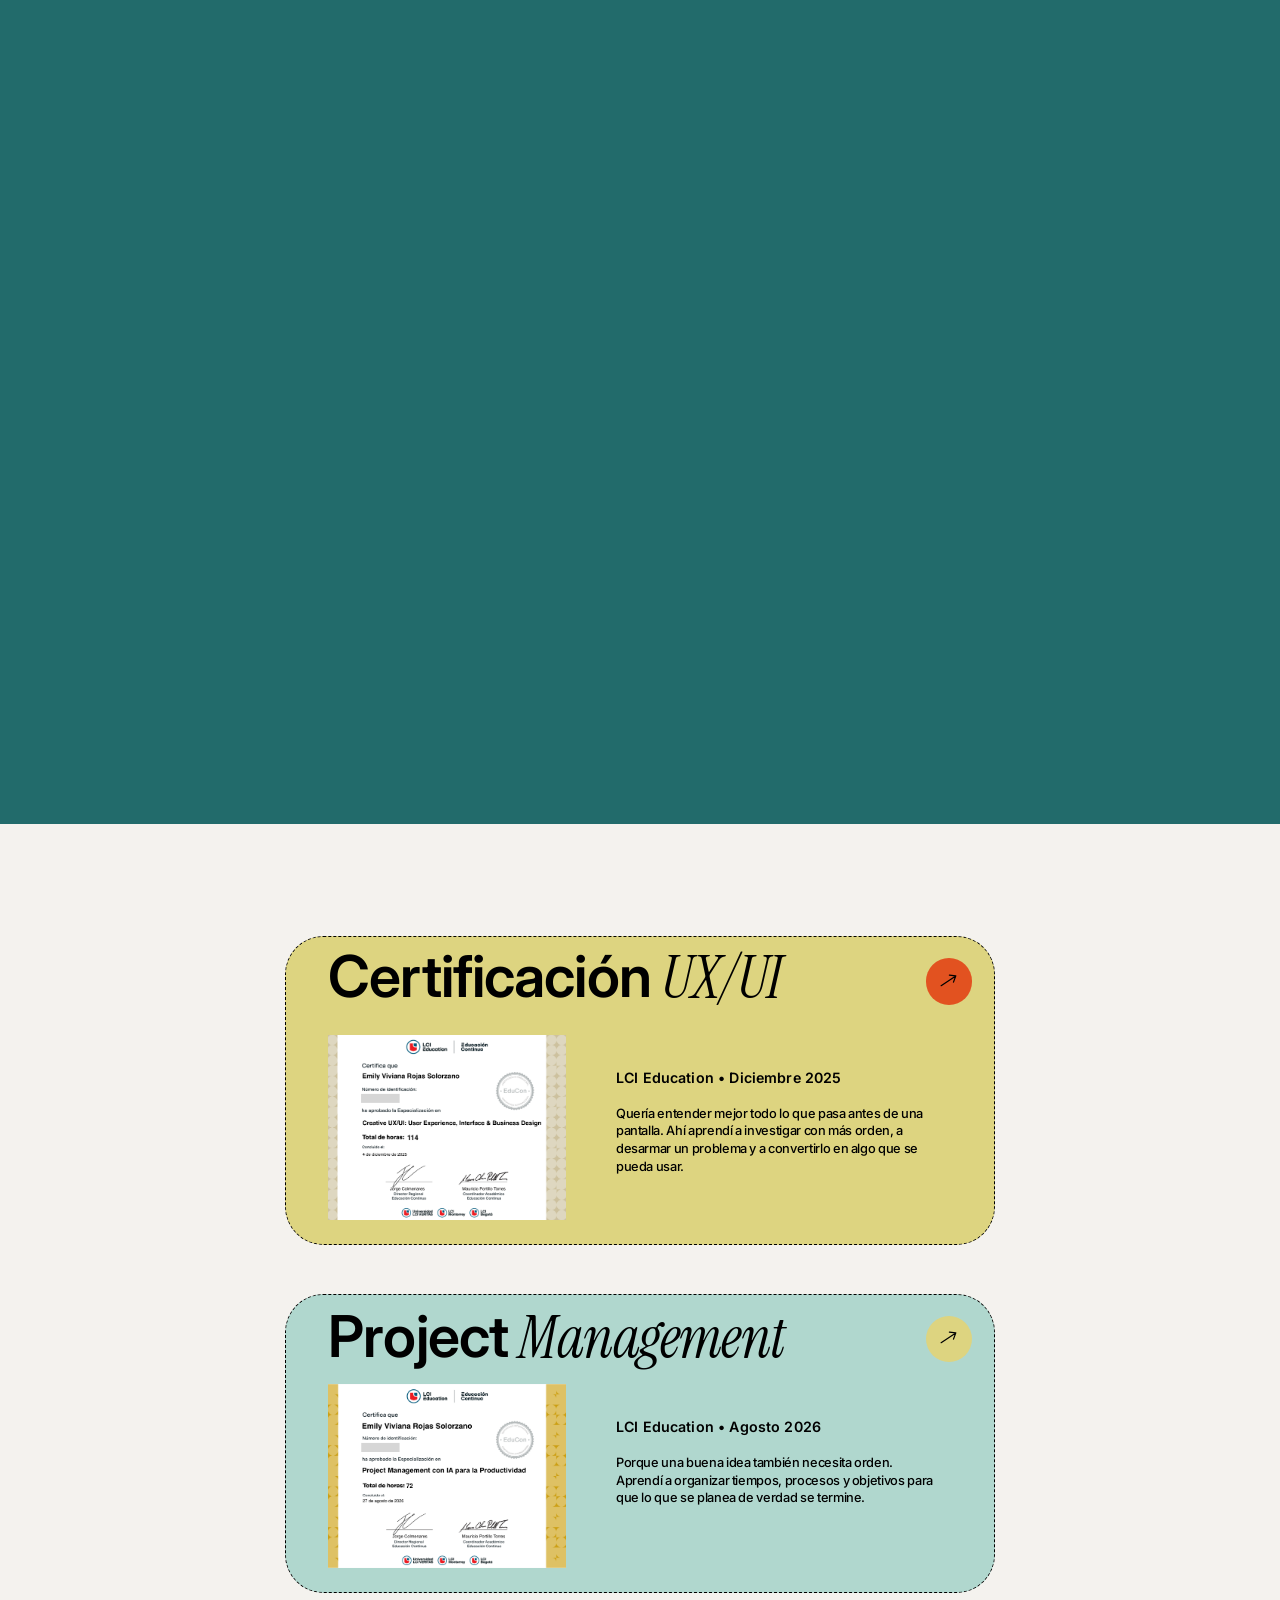
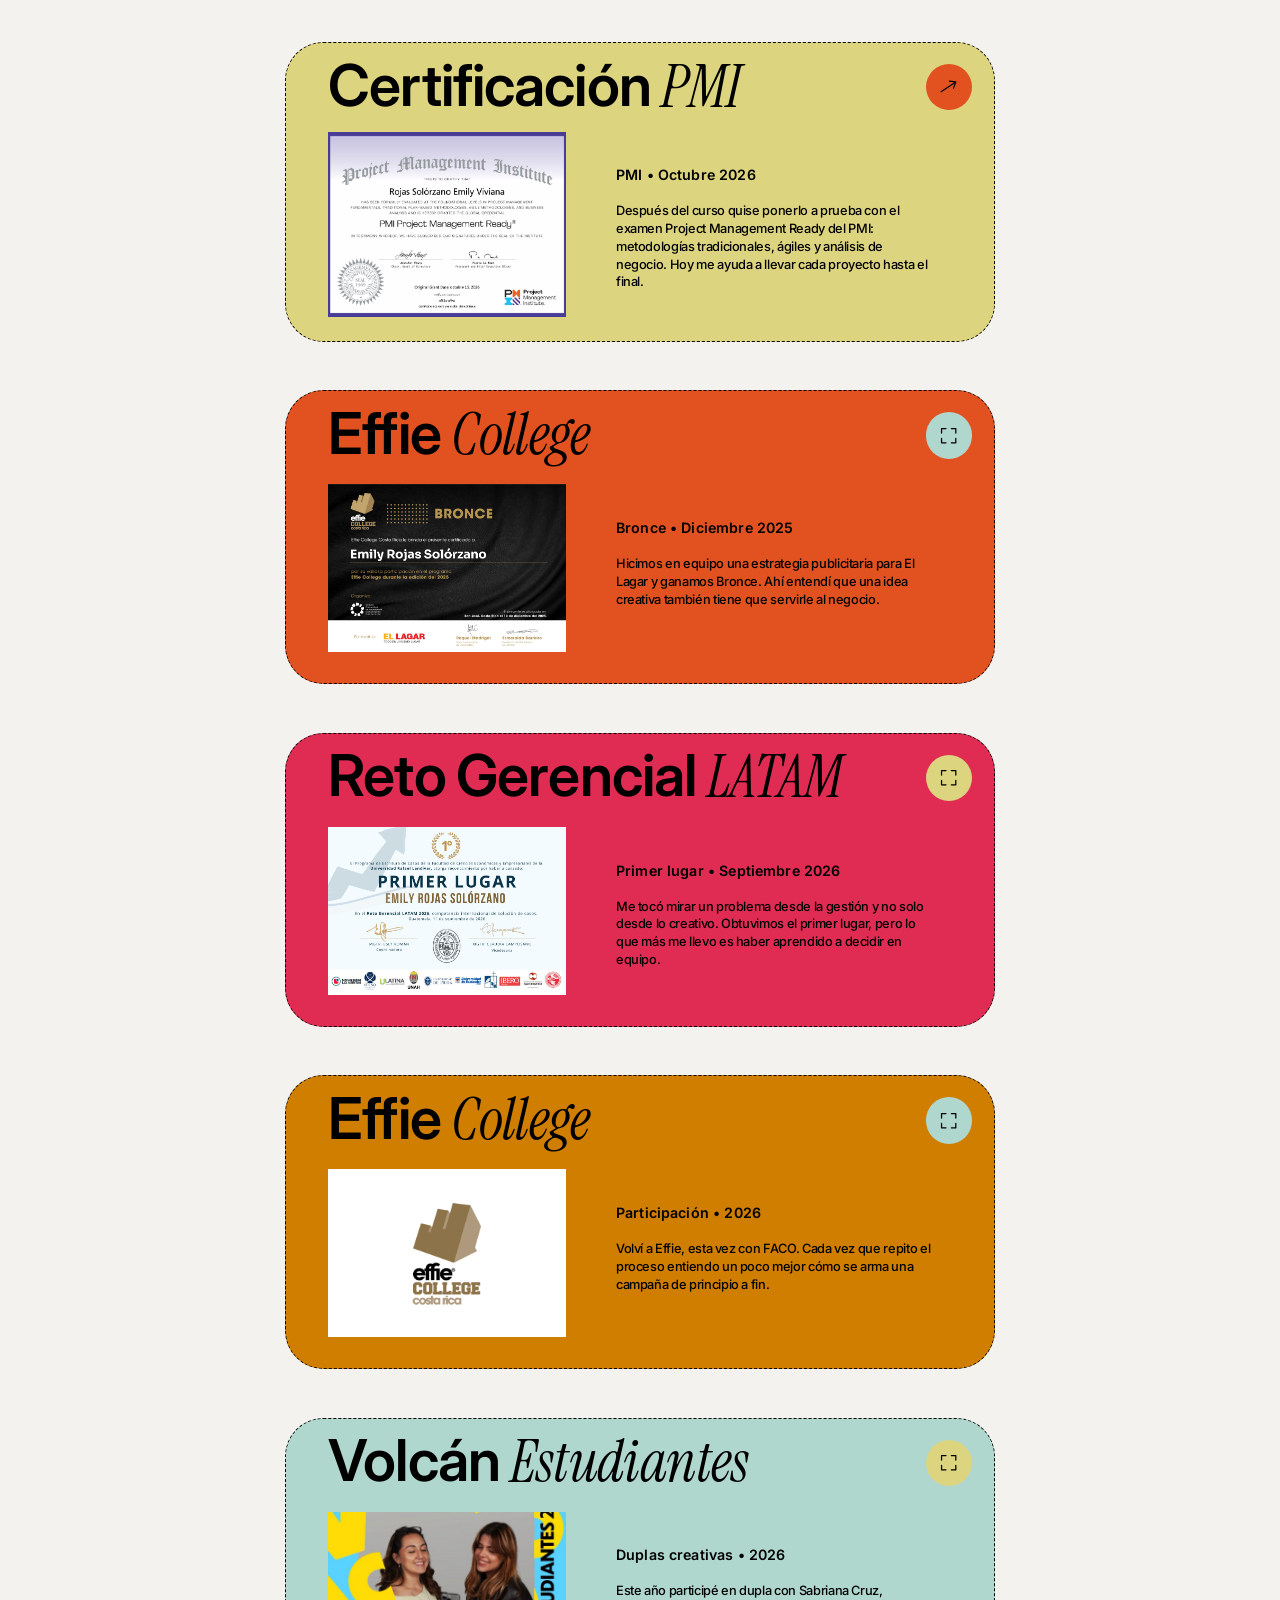
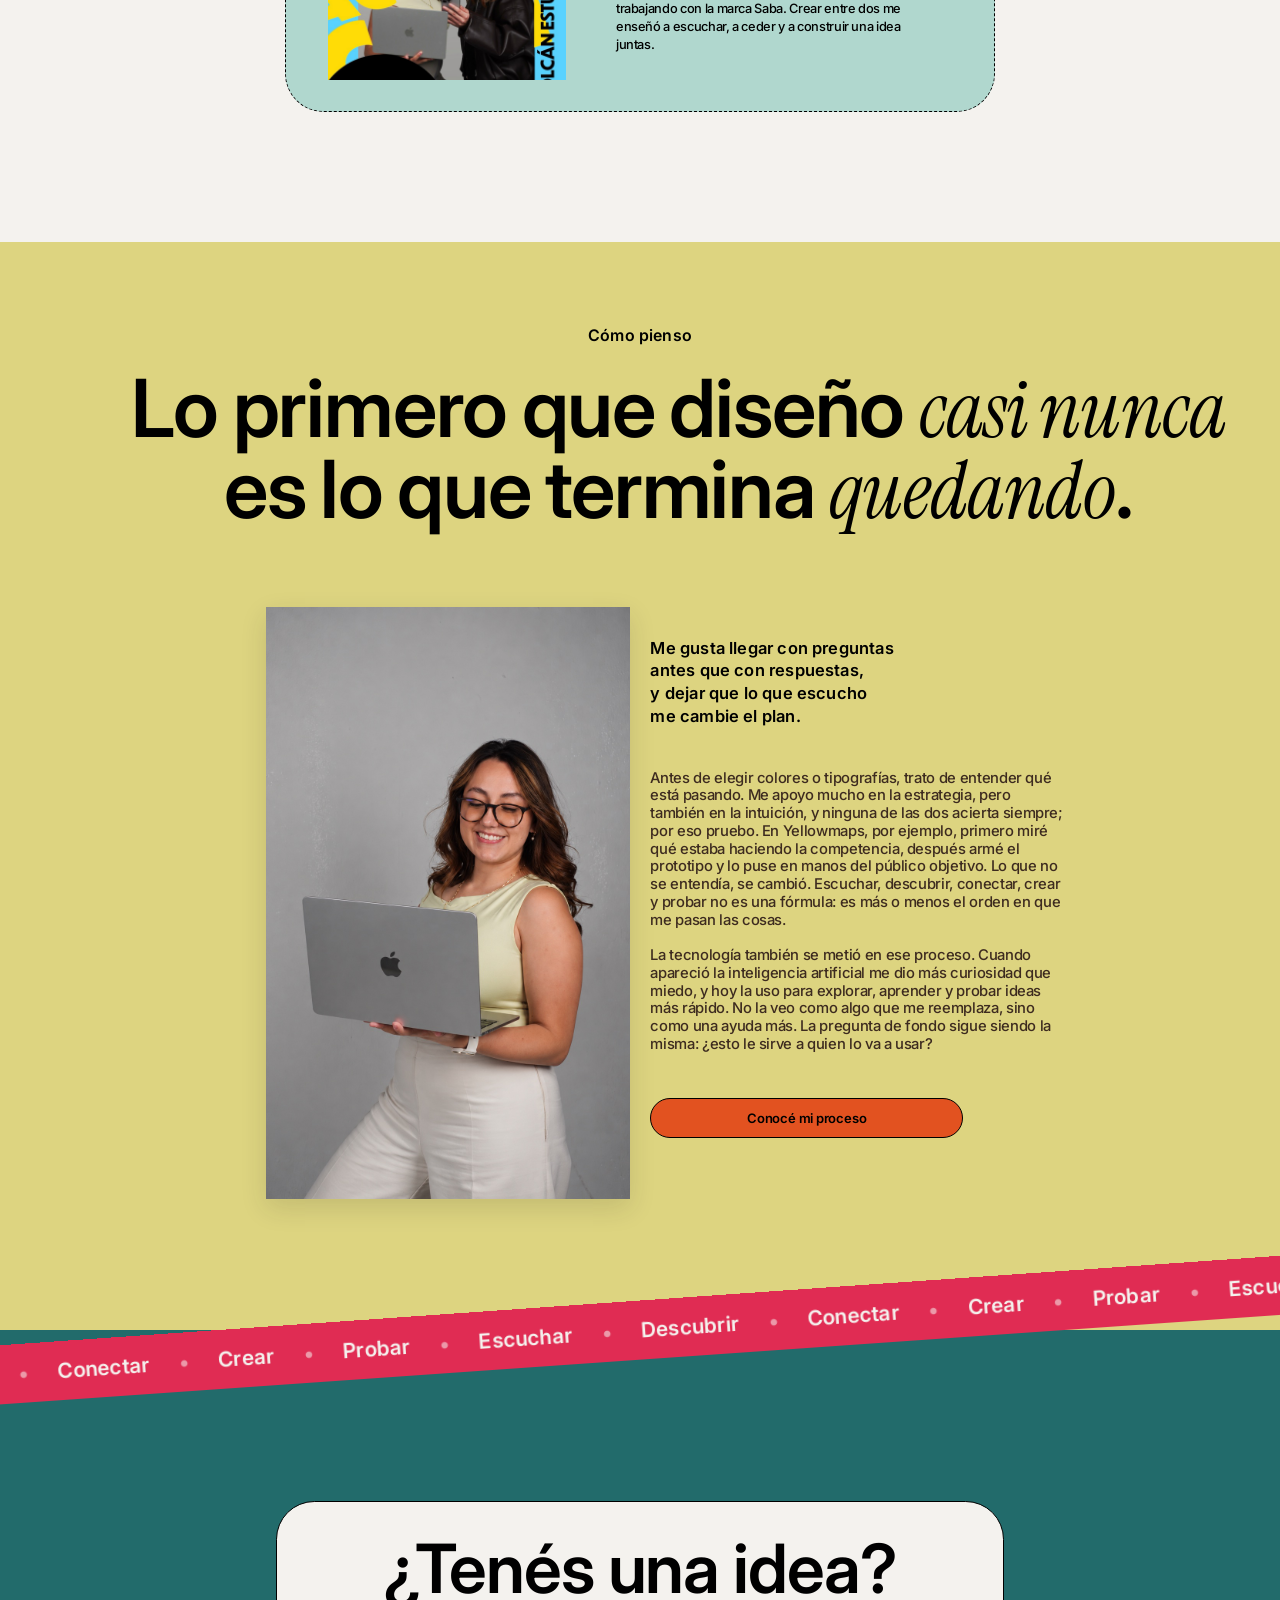
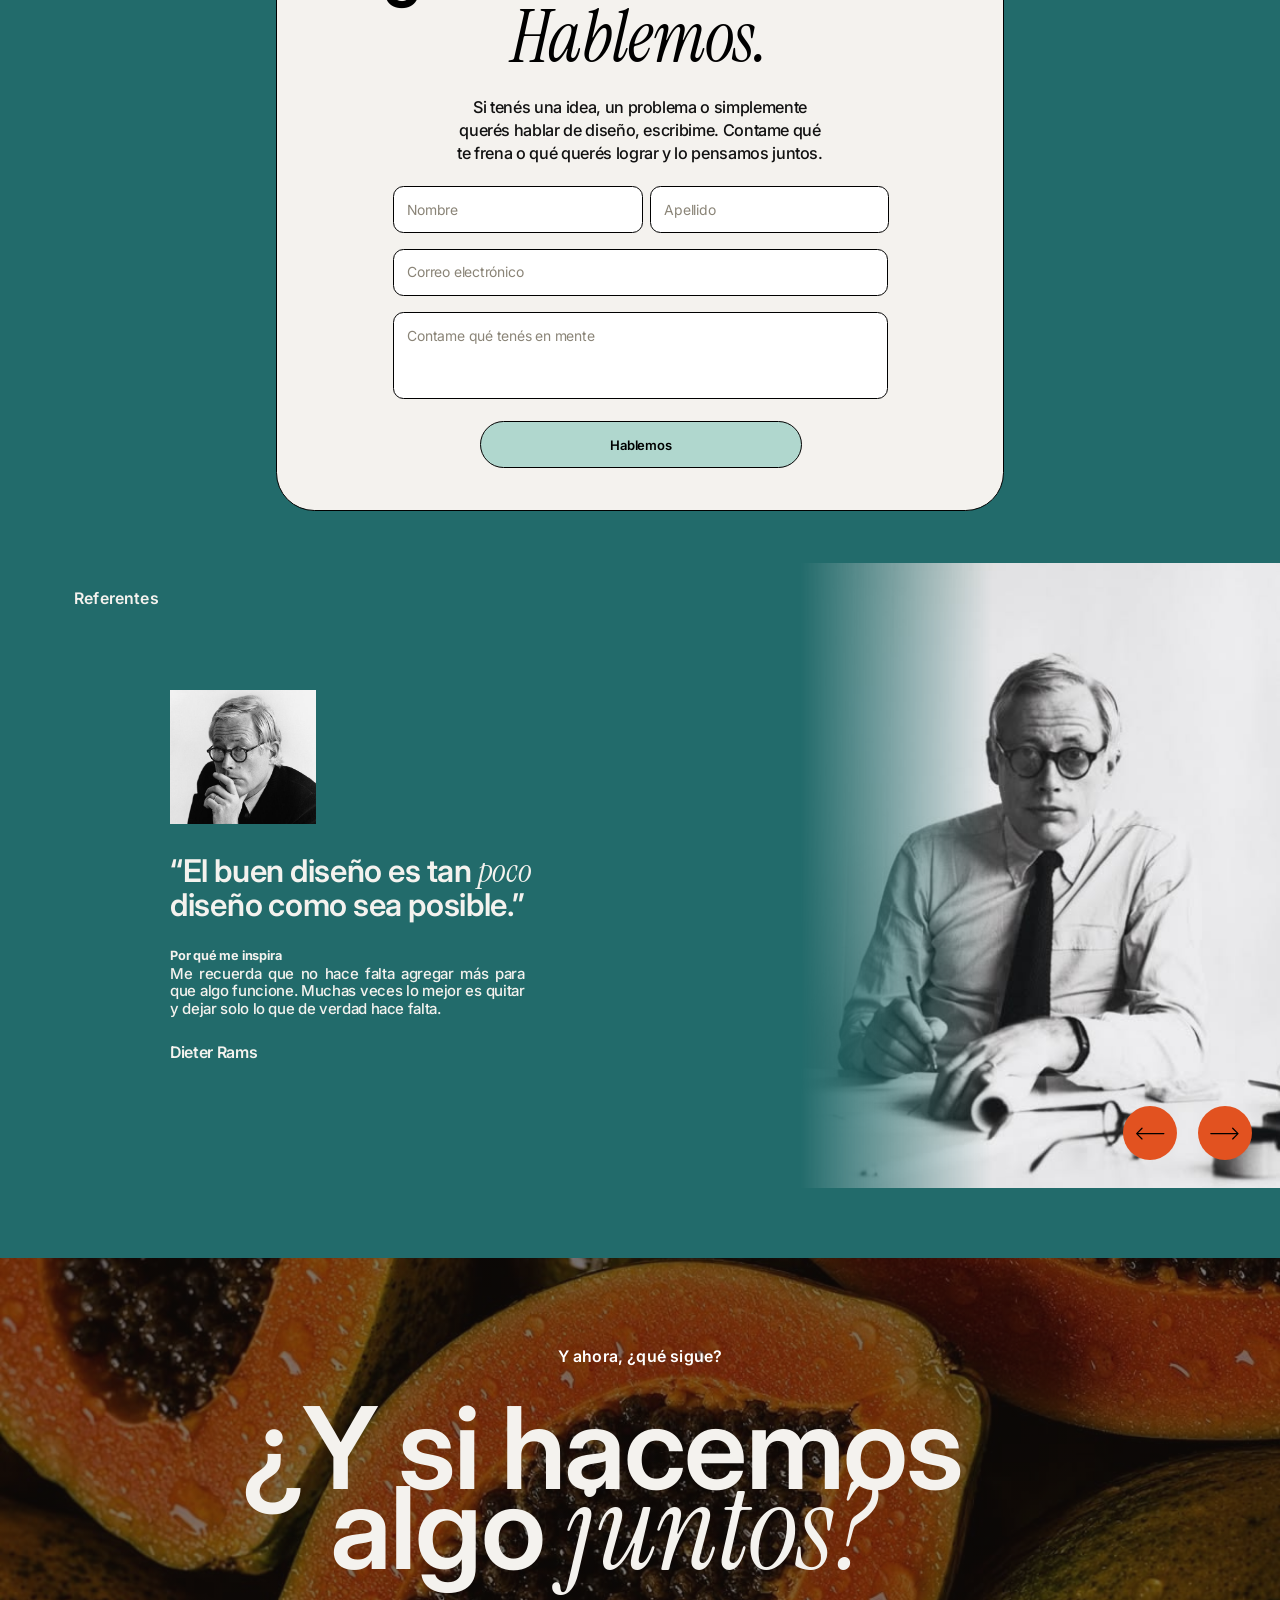
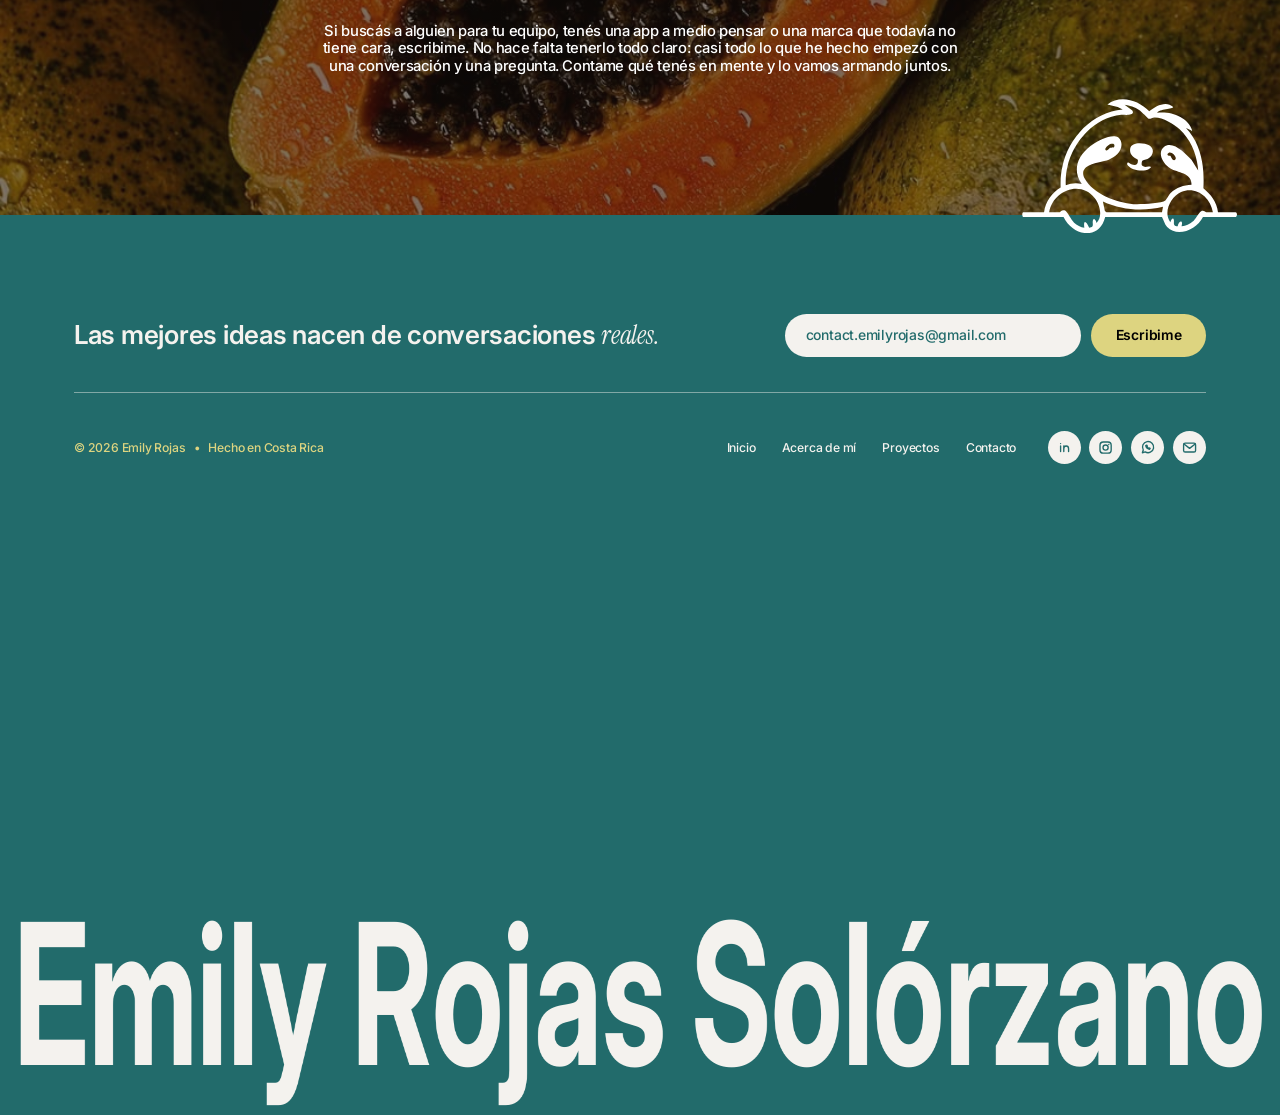
==== commit 86b59071: "cambios" ====
--- a/index.html
+++ b/index.html
@@ -12,7 +12,7 @@
 <link rel="preconnect" href="https://fonts.googleapis.com">
 <link rel="preconnect" href="https://fonts.gstatic.com" crossorigin>
 <link href="https://fonts.googleapis.com/css2?family=Inter:ital,wght@0,300;0,400;0,500;0,600;0,700;0,800;1,500&family=Inter+Tight:wght@400;500;700;800&family=Instrument+Serif:ital@0;1&family=Shrikhand&display=swap" rel="stylesheet">
-<link rel="stylesheet" href="assets/css/style.css?v=20261013">
+<link rel="stylesheet" href="assets/css/style.css?v=20261020">
 </head>
 <body>
 
@@ -73,7 +73,7 @@
 
   <!-- INTRO -->
   <section class="intro" id="about">
-    <p class="intro-eyebrow">LO QUE BUSCO CUANDO DISEÑO</p>
+    <p class="intro-eyebrow">Lo que busco cuando diseño</p>
     <h2 class="intro-title">Me gusta diseñar cosas que <br>se <em>entiendan</em> solas, sin <br>tener que explicarlas.</h2>
     <p class="intro-copy">Casi siempre empiezo igual: preguntando. Quién lo va a usar, en qué momento, qué le complica el día. Después dibujo, lo pruebo, descubro lo que no había visto y lo vuelvo a ajustar. No es lo más rápido, pero así las cosas terminan sirviendo. Por acá te dejo un poco de mí, de lo que he hecho y de cómo me gusta trabajar.</p>
   </section>
@@ -166,7 +166,16 @@
         <p class="coach-text">Porque una buena idea también necesita orden. Aprendí a organizar tiempos, procesos y objetivos para que lo que se planea de verdad se termine.</p>
       </div>
     </a>
-    <div class="coach-card coach-card--intensive" style="--i:2">
+    <a href="https://www.credly.com/badges/a0c5c575-726b-4f26-812d-06de3cee8f2a" target="_blank" rel="noopener" class="coach-card coach-card--pmi" style="--i:2">
+      <h2 class="coach-title">Certificación <em>PMI</em></h2>
+      <i class="pill-icon pill-orange coach-arrow"><svg viewBox="0 0 24 24" aria-hidden="true"><path d="M3.5 16.5 20 5.5M12.8 4.6 20 5.5l-2.6 7"/></svg></i>
+      <div class="coach-photo coach-photo--pmi" role="img" aria-label="Certificación PMI Project Management Ready del Project Management Institute"></div>
+      <div class="coach-copy">
+        <p class="coach-sub">PMI • Octubre 2026</p>
+        <p class="coach-text">Después del curso quise ponerlo a prueba con el examen Project Management Ready del PMI: metodologías tradicionales, ágiles y análisis de negocio. Hoy me ayuda a llevar cada proyecto hasta el final.</p>
+      </div>
+    </a>
+    <div class="coach-card coach-card--intensive" style="--i:3">
       <h2 class="coach-title">Effie <em>College</em></h2>
       <i class="pill-icon pill-lavender coach-arrow" data-zoom="assets/img/certificados/cert-effie-bronce.jpg" role="button" tabindex="0" aria-label="Ampliar el certificado de Effie College, Bronce"><svg viewBox="0 0 24 24" aria-hidden="true"><path d="M4 9V4h5M20 9V4h-5M4 15v5h5M20 15v5h-5"/></svg></i>
       <div class="coach-photo coach-photo--intensive" data-zoom="assets/img/certificados/cert-effie-bronce.jpg" tabindex="0" role="button" aria-label="Ampliar el certificado de Effie College, Bronce"></div>
@@ -175,7 +184,7 @@
         <p class="coach-text">Hicimos en equipo una estrategia publicitaria para El Lagar y ganamos Bronce. Ahí entendí que una idea creativa también tiene que servirle al negocio.</p>
       </div>
     </div>
-    <div class="coach-card coach-card--fourth" style="--i:3">
+    <div class="coach-card coach-card--fourth" style="--i:4">
       <h2 class="coach-title">Reto Gerencial <em>LATAM</em></h2>
       <i class="pill-icon pill-butter coach-arrow" data-zoom="assets/img/certificados/cert-reto-gerencial-latam.jpg" role="button" tabindex="0" aria-label="Ampliar el certificado del Reto Gerencial LATAM"><svg viewBox="0 0 24 24" aria-hidden="true"><path d="M4 9V4h5M20 9V4h-5M4 15v5h5M20 15v5h-5"/></svg></i>
       <div class="coach-photo coach-photo--fourth" data-zoom="assets/img/certificados/cert-reto-gerencial-latam.jpg" tabindex="0" role="button" aria-label="Ampliar el certificado del Reto Gerencial LATAM"></div>
@@ -184,7 +193,7 @@
         <p class="coach-text">Me tocó mirar un problema desde la gestión y no solo desde lo creativo. Obtuvimos el primer lugar, pero lo que más me llevo es haber aprendido a decidir en equipo.</p>
       </div>
     </div>
-    <div class="coach-card coach-card--fifth" style="--i:4">
+    <div class="coach-card coach-card--fifth" style="--i:5">
       <h2 class="coach-title">Effie <em>College</em></h2>
       <i class="pill-icon pill-lavender coach-arrow" data-zoom="assets/img/certificados/effie-college-costa-rica.png" role="button" tabindex="0" aria-label="Ampliar el logo de Effie College Costa Rica"><svg viewBox="0 0 24 24" aria-hidden="true"><path d="M4 9V4h5M20 9V4h-5M4 15v5h5M20 15v5h-5"/></svg></i>
       <div class="coach-photo coach-photo--fifth" data-zoom="assets/img/certificados/effie-college-costa-rica.png" tabindex="0" role="button" aria-label="Ampliar el logo de Effie College Costa Rica"></div>
@@ -193,11 +202,20 @@
         <p class="coach-text">Volví a Effie, esta vez con FACO. Cada vez que repito el proceso entiendo un poco mejor cómo se arma una campaña de principio a fin.</p>
       </div>
     </div>
+    <div class="coach-card coach-card--volcan" style="--i:6">
+      <h2 class="coach-title">Volcán <em>Estudiantes</em></h2>
+      <i class="pill-icon pill-butter coach-arrow" data-zoom="assets/img/certificados/volcan-estudiantes-2026.jpg" role="button" tabindex="0" aria-label="Ampliar la foto de Volcán Estudiantes 2026"><svg viewBox="0 0 24 24" aria-hidden="true"><path d="M4 9V4h5M20 9V4h-5M4 15v5h5M20 15v5h-5"/></svg></i>
+      <div class="coach-photo coach-photo--volcan" data-zoom="assets/img/certificados/volcan-estudiantes-2026.jpg" tabindex="0" role="button" aria-label="Ampliar la foto de Volcán Estudiantes 2026, duplas creativas con Sabriana Cruz"></div>
+      <div class="coach-copy">
+        <p class="coach-sub">Duplas creativas • 2026</p>
+        <p class="coach-text">Este año participé en dupla con Sabriana Cruz, trabajando con la marca Saba. Crear entre dos me enseñó a escuchar, a ceder y a construir una idea juntas.</p>
+      </div>
+    </div>
   </section>
 
   <!-- WHY WE DO THIS -->
   <section class="why" id="como-pienso">
-    <p class="intro-eyebrow">CÓMO PIENSO</p>
+    <p class="intro-eyebrow">Cómo pienso</p>
     <h2 class="why-title">Lo primero que diseño <em>casi nunca</em> <br>es lo que termina <em>quedando</em>.</h2>
 
     <div class="why-grid">
@@ -228,7 +246,7 @@
         <input type="text" name="last" placeholder="Apellido" aria-label="Apellido" class="f-last">
         <input type="email" name="email" placeholder="Correo electrónico" aria-label="Correo electrónico" class="f-email" required>
         <textarea name="message" placeholder="Contame qué tenés en mente" aria-label="Contame qué tenés en mente" class="f-message" required></textarea>
-        <button type="submit" class="f-submit">HABLEMOS</button>
+        <button type="submit" class="f-submit">Hablemos</button>
       </form>
     </div>
   </section>
@@ -278,7 +296,7 @@
 
   <!-- FINAL CTA -->
   <section class="cta cta--compact">
-    <p class="cta-eyebrow">Y AHORA, ¿QUÉ SIGUE?</p>
+    <p class="cta-eyebrow">Y ahora, ¿qué sigue?</p>
     <h2 class="cta-title">¿Y si hacemos <br>algo <em>juntos?</em></h2>
     <p class="cta-text">Si buscás a alguien para tu equipo, tenés una app a medio pensar o una marca que todavía no tiene cara, escribime. No hace falta tenerlo todo claro: casi todo lo que he hecho empezó con una conversación y una pregunta. Contame qué tenés en mente y lo vamos armando juntos.</p>
     <img class="cta-sloth" src="assets/img/perezoso/perezoso-02-blanco-animado.svg" alt="" aria-hidden="true">
@@ -287,20 +305,35 @@
 </main>
 
   <footer class="site-footer">
-    <div class="foot-mid">
-      <p class="foot-tag">Las mejores ideas<br>nacen de<br>conversaciones <em>reales.</em></p>
-      <div class="foot-links">
-        <a href="mailto:contact.emilyrojas@gmail.com" class="pill"><span>Email</span><i class="pill-icon pill-orange"><svg viewBox="0 0 24 24" aria-hidden="true"><path d="M3.5 16.5 20 5.5M12.8 4.6 20 5.5l-2.6 7"/></svg></i></a>
-        <a href="https://www.linkedin.com/in/emilyyrojasss/" target="_blank" rel="noopener" class="pill"><span>LinkedIn</span><i class="pill-icon pill-butter"><svg viewBox="0 0 24 24" aria-hidden="true"><path d="M3.5 16.5 20 5.5M12.8 4.6 20 5.5l-2.6 7"/></svg></i></a>
-        <a href="https://www.instagram.com/emilyrojas.ptf/" target="_blank" rel="noopener" class="pill"><span>Instagram</span><i class="pill-icon pill-lavender"><svg viewBox="0 0 24 24" aria-hidden="true"><path d="M3.5 16.5 20 5.5M12.8 4.6 20 5.5l-2.6 7"/></svg></i></a>
-        <a href="https://wa.me/50683122993?text=Hola%20Emily%2C%20vi%20tu%20portafolio%20y%20me%20gustar%C3%ADa%20hablar%20contigo." target="_blank" rel="noopener" class="pill"><span>WhatsApp</span><i class="pill-icon pill-passion"><svg viewBox="0 0 24 24" aria-hidden="true"><path d="M3.5 16.5 20 5.5M12.8 4.6 20 5.5l-2.6 7"/></svg></i></a>
-      </div>
-    </div>
-
-    <a href="index.html" class="foot-mark">Emily Rojas Solórzano</a>
-    <p class="foot-credit">&copy; 2026 Emily Rojas</p>
+    <div class="foot-card">
+      <div class="foot-top">
+        <p class="foot-tag">Las mejores ideas nacen de conversaciones <em>reales.</em></p>
+        <div class="foot-write">
+          <a href="mailto:contact.emilyrojas@gmail.com" class="foot-mail">contact.emilyrojas@gmail.com</a>
+          <a href="contact.html" class="foot-go">Escribime</a>
+        </div>
+      </div>
+
+      <a href="index.html" class="foot-mark">Emily Rojas Solórzano</a>
+
+      <div class="foot-bottom">
+        <p class="foot-credit">&copy; 2026 Emily Rojas <span aria-hidden="true">•</span> Hecho en Costa Rica</p>
+        <nav class="foot-nav" aria-label="Pie de página">
+          <a href="index.html">Inicio</a>
+          <a href="about.html">Acerca de mí</a>
+          <a href="services.html">Proyectos</a>
+          <a href="contact.html">Contacto</a>
+        </nav>
+        <div class="foot-social">
+          <a href="https://www.linkedin.com/in/emilyyrojasss/" target="_blank" rel="noopener" aria-label="LinkedIn"><svg viewBox="0 0 24 24" aria-hidden="true"><path d="M7 10v7M7 7v.01M11 17v-7M11 13.5c0-2 1.2-3.5 3-3.5s3 1.2 3 3.5V17"/></svg></a>
+          <a href="https://www.instagram.com/emilyrojas.ptf/" target="_blank" rel="noopener" aria-label="Instagram"><svg viewBox="0 0 24 24" aria-hidden="true"><rect x="5" y="5" width="14" height="14" rx="4"/><circle cx="12" cy="12" r="3.2"/><path d="M16 8v.01"/></svg></a>
+          <a href="https://wa.me/50683122993?text=Hola%20Emily%2C%20vi%20tu%20portafolio%20y%20me%20gustar%C3%ADa%20hablar%20contigo." target="_blank" rel="noopener" aria-label="WhatsApp"><svg viewBox="0 0 24 24" aria-hidden="true"><path d="M5.5 18.5 6.6 15A7 7 0 1 1 9 17.4z"/><path d="M9.7 9.6c.3 1.8 2.6 4.1 4.6 4.6l.9-1.1-1.5-.8-.6.6c-.8-.4-1.5-1.1-1.9-1.9l.6-.6-.8-1.5z"/></svg></a>
+          <a href="mailto:contact.emilyrojas@gmail.com" aria-label="Email"><svg viewBox="0 0 24 24" aria-hidden="true"><rect x="4.5" y="6.5" width="15" height="11" rx="2"/><path d="m5 7.5 7 5.5 7-5.5"/></svg></a>
+        </div>
+      </div>
+    </div>
   </footer>
 
-<script src="assets/js/main.js?v=20261013"></script>
+<script src="assets/js/main.js?v=20261020"></script>
 </body>
 </html>
--- a/assets/css/style.css
+++ b/assets/css/style.css
@@ -19,6 +19,22 @@
 
   --text-body: #3d2b1f;
   --ink: #111;
+
+  /* layout grid (desktop): 12 columns, 85u side margins, 24u gutters.
+     Column n starts at 85u + (n - 1) × 110.33u. Left-aligned text starts on one of these */
+  --grid-m: calc(var(--u) * 85);
+  --col-2: calc(var(--u) * 195.33);
+  --col-3: calc(var(--u) * 305.67);
+  --col-7: calc(var(--u) * 747);
+
+  /* type standard (Apple reference): sentence case everywhere, no wide tracking.
+     Values are in em so they hold at every size */
+  --tracking-display: -0.015em; /* big titles */
+  --tracking-heading: -0.01em;  /* mid titles, 36–56u */
+  --tracking-kicker: 0.011em;   /* semibold labels and subtitles, 18–30u */
+  --tracking-body: -0.022em;    /* paragraphs */
+  --tracking-small: -0.016em;   /* small text: meta, buttons, tags, fields */
+  --tracking-accent: -0.01em;   /* serif italic accent inside titles */
 
   --font-serif: "Instrument Serif", "Playfair Display", Georgia, serif;
 
@@ -51,6 +67,8 @@
   font-family: var(--font-sans);
   color: var(--black);
   background: var(--paper);
+  font-weight: 500; /* text a step heavier than regular */
+  letter-spacing: var(--tracking-body);
   -webkit-font-smoothing: antialiased;
   overflow-x: hidden;
 }
@@ -66,7 +84,7 @@
   right: 0;
   z-index: 20;
   height: var(--nav-h);
-  padding: 0 calc(var(--u) * 33) 0 calc(var(--u) * 22);
+  padding: 0 var(--grid-m);
   display: flex;
   align-items: center;
   justify-content: space-between;
@@ -91,8 +109,7 @@
 .main-nav a {
   font-size: calc(var(--u) * 15.5);
   font-weight: 600;
-  letter-spacing: 0.09em;
-  text-transform: uppercase;
+  letter-spacing: var(--tracking-small);
   line-height: 1;
 }
 
@@ -146,10 +163,10 @@
   position: absolute;
   z-index: 3;
   top: calc(var(--u) * 53);
-  left: calc(var(--u) * 33);
+  left: var(--grid-m);
   margin: 0;
   font-size: calc(var(--u) * 22);
-  font-weight: 400;
+  font-weight: 500;
   line-height: calc(var(--u) * 26.5);
   letter-spacing: 0;
 }
@@ -168,7 +185,7 @@
   font-size: calc(var(--u) * 150);
   font-weight: 600;
   line-height: 0.62;
-  letter-spacing: -0.075em;
+  letter-spacing: var(--tracking-display);
   text-align: center;
   white-space: nowrap;
 }
@@ -178,7 +195,7 @@
   font-style: italic;
   font-weight: 400;
   font-size: 1.1em;
-  letter-spacing: -0.04em;
+  letter-spacing: var(--tracking-accent);
   -webkit-text-stroke: calc(var(--u) * 5) currentColor;
 }
 
@@ -196,10 +213,9 @@
   color: var(--black);
   font-size: calc(var(--u) * 17);
   font-weight: 600;
-  letter-spacing: 0.1em;
+  letter-spacing: var(--tracking-small);
   line-height: calc(var(--u) * 24);
   text-align: center;
-  text-transform: uppercase;
 }
 .hero-badge svg {
   position: absolute;
@@ -249,8 +265,7 @@
   font-family: var(--font-sans);
   font-size: calc(var(--u) * 24);
   font-weight: 600;
-  letter-spacing: 0.04em;
-  text-transform: uppercase;
+  letter-spacing: var(--tracking-kicker);
 }
 .ribbon-dot { font-size: calc(var(--u) * 24); font-weight: 600; opacity: 0.55; }
 /* logos are painted with the text colour (mask), so they always match it */
@@ -297,7 +312,7 @@
   font-size: calc(var(--u) * 66);
   font-weight: 600;
   line-height: 0.98;
-  letter-spacing: -0.055em;
+  letter-spacing: var(--tracking-display);
   word-spacing: -0.03em;
 }
 .intro-title em {
@@ -306,7 +321,7 @@
   font-weight: 400;
   font-size: 1em;
   line-height: 0;
-  letter-spacing: -0.05em;
+  letter-spacing: var(--tracking-accent);
 }
 
 .intro-copy {
@@ -326,8 +341,8 @@
 .about-inner {
   display: grid;
   grid-template-columns: calc(var(--u) * 498) calc(var(--u) * 470);
-  column-gap: calc(var(--u) * 76);
-  margin-left: calc(var(--u) * 220);
+  column-gap: calc(var(--col-7) - var(--col-2) - var(--u) * 498); /* copy starts on column 7 */
+  margin-left: var(--col-2);
 }
 
 .about-photo {
@@ -365,7 +380,7 @@
   font-size: calc(var(--u) * 85);
   font-weight: 600;
   line-height: 1;
-  letter-spacing: -0.055em;
+  letter-spacing: var(--tracking-display);
   word-spacing: -0.03em;
   white-space: nowrap;
 }
@@ -375,7 +390,7 @@
   font-weight: 400;
   font-size: 1.04em;
   line-height: 0;
-  letter-spacing: -0.05em;
+  letter-spacing: var(--tracking-accent);
 }
 
 .about-sub {
@@ -383,9 +398,8 @@
   font-family: var(--font-sans);
   font-size: calc(var(--u) * 19);
   font-weight: 600;
-  letter-spacing: 0.13em;
+  letter-spacing: var(--tracking-kicker);
   line-height: calc(var(--u) * 26.4);
-  text-transform: uppercase;
 }
 
 .about-text {
@@ -419,8 +433,7 @@
   font-family: var(--font-sans);
   font-size: calc(var(--u) * 20);
   font-weight: 600;
-  letter-spacing: 0.1em;
-  text-transform: uppercase;
+  letter-spacing: var(--tracking-kicker);
   transition: transform 0.2s ease;
 }
 .pill:hover { transform: translateY(calc(var(--u) * -2)); }
@@ -461,7 +474,7 @@
   font-size: calc(var(--u) * 139);
   font-weight: 600;
   line-height: 1.095;
-  letter-spacing: -0.02em;
+  letter-spacing: var(--tracking-display);
   word-spacing: -0.05em;
 }
 .feel-title em {
@@ -470,7 +483,7 @@
   font-weight: 400;
   font-size: 1.1em;
   line-height: 0;
-  letter-spacing: -0.04em;
+  letter-spacing: var(--tracking-accent);
 }
 
 .feel-card {
@@ -520,7 +533,7 @@
 }
 .hs-head { display: flex; align-items: flex-end; justify-content: space-between; padding: 0 calc(var(--u) * 85); }
 .hs-head .feel-title { margin: 0; font-size: calc(var(--u) * 110); line-height: 0.95; }
-.hs-count { margin: 0 0 calc(var(--u) * 10); white-space: nowrap; font-size: calc(var(--u) * 15); font-weight: 500; letter-spacing: 0.16em; color: rgba(244, 242, 238, 0.7); }
+.hs-count { margin: 0 0 calc(var(--u) * 10); white-space: nowrap; font-size: calc(var(--u) * 15); font-weight: 500; letter-spacing: var(--tracking-small); color: rgba(244, 242, 238, 0.7); }
 .hs-now { color: var(--lime); }
 .hs-track {
   display: flex;
@@ -544,18 +557,18 @@
 }
 .hs-info + .hs-shot { margin-left: calc(var(--u) * 6); }
 .hs-shot + .hs-info { margin-left: calc(var(--u) * 70); }
-.hs-num { margin: 0; font-size: calc(var(--u) * 15); font-weight: 500; letter-spacing: 0.14em; color: var(--lime); }
+.hs-num { margin: 0; font-size: calc(var(--u) * 15); font-weight: 500; letter-spacing: var(--tracking-small); color: var(--lime); }
 .hs-name {
   margin: calc(var(--u) * 18) 0 0;
   font-family: var(--font-display);
   font-size: calc(var(--u) * 72);
   font-weight: 600;
   line-height: 0.95;
-  letter-spacing: -0.04em;
-}
-.hs-sub { margin: calc(var(--u) * 10) 0 0; font-family: var(--font-display); font-size: calc(var(--u) * 24); font-weight: 600; letter-spacing: -0.03em; }
-.hs-sub em, .hs-end-title em { font-family: var(--font-serif); font-style: italic; font-weight: 400; font-size: 1.12em; letter-spacing: -0.01em; }
-.hs-client { margin: calc(var(--u) * 12) 0 0; font-size: calc(var(--u) * 13); letter-spacing: 0.14em; text-transform: uppercase; color: rgba(244, 242, 238, 0.7); }
+  letter-spacing: var(--tracking-display);
+}
+.hs-sub { margin: calc(var(--u) * 10) 0 0; font-family: var(--font-display); font-size: calc(var(--u) * 24); font-weight: 600; letter-spacing: var(--tracking-kicker); }
+.hs-sub em, .hs-end-title em { font-family: var(--font-serif); font-style: italic; font-weight: 400; font-size: 1.12em; letter-spacing: var(--tracking-accent); }
+.hs-client { margin: calc(var(--u) * 12) 0 0; font-size: calc(var(--u) * 13); letter-spacing: var(--tracking-small); color: rgba(244, 242, 238, 0.7); }
 .hs-text { margin: calc(var(--u) * 22) 0 0; font-size: calc(var(--u) * 16); line-height: 1.5; color: rgba(244, 242, 238, 0.85); }
 /* what was done, as one plain line of text separated by dots (no boxes) */
 .hs-tags { display: flex; flex-wrap: wrap; margin: calc(var(--u) * 18) 0 0; padding: 0; list-style: none; font-size: calc(var(--u) * 15); color: var(--paper); }
@@ -567,8 +580,7 @@
   margin-top: auto;
   font-size: calc(var(--u) * 14);
   font-weight: 600;
-  letter-spacing: 0.14em;
-  text-transform: uppercase;
+  letter-spacing: var(--tracking-small);
 }
 .hs-link .pill-icon { width: calc(var(--u) * 50); height: calc(var(--u) * 50); transition: transform 0.3s ease; }
 .hs-info:hover .hs-link .pill-icon, .hs-end:hover .hs-link .pill-icon { transform: rotate(45deg); }
@@ -585,7 +597,7 @@
 .hs-shot img { display: block; width: 112%; max-width: none; height: 100%; object-fit: cover; translate: var(--px, -5%) 0; transition: scale 0.6s cubic-bezier(0.2, 0.7, 0.2, 1); }
 .hs-shot:hover img { scale: 1.04; }
 .hs-end { justify-content: center; margin-left: calc(var(--u) * 70); width: calc(var(--u) * 520); }
-.hs-end-title { margin: 0 0 calc(var(--u) * 36); font-family: var(--font-display); font-size: calc(var(--u) * 46); font-weight: 600; line-height: 1.02; letter-spacing: -0.04em; }
+.hs-end-title { margin: 0 0 calc(var(--u) * 36); font-family: var(--font-display); font-size: calc(var(--u) * 46); font-weight: 600; line-height: 1.02; letter-spacing: var(--tracking-heading); }
 .hs-end .hs-link { margin-top: 0; }
 /* one dashed thread runs along the top of the whole track; it fills in lime up to the middle of the
    screen, and each case hangs from it with its dashed border and a dot that lights up when reached */
@@ -630,14 +642,14 @@
   font-size: calc(var(--u) * 44.5);
   font-weight: 600;
   line-height: 1.01;
-  letter-spacing: -0.045em;
+  letter-spacing: var(--tracking-heading);
   word-spacing: -0.03em;
 }
 .feel-cta-title em {
   font-family: var(--font-serif);
   font-style: italic;
   font-weight: 400;
-  letter-spacing: -0.05em;
+  letter-spacing: var(--tracking-accent);
 }
 
 .btn-learn {
@@ -655,14 +667,14 @@
    screen: the container gets a tail (::after) and the next section is pulled up over it,
    so "Why" slides over the pinned fan instead of the last cards squeezing together. */
 .coaching,
-.coaching + .why { --fan-tail: max(calc(var(--fan-u) * 1010), 100svh); }
-/* The last pinned card ends 945 units down: on short windows the whole fan scales down
+.coaching + .why { --fan-tail: max(calc(var(--fan-u) * 1226), 100svh); }
+/* The last pinned card (seventh) ends 1161 units down: on short windows the whole fan scales down
    (same proportions) so it never runs past the bottom of the screen. */
 .coaching,
 .coaching + .why { --fan-u: var(--u); }
 @media (min-width: 801px) {
   .coaching,
-  .coaching + .why { --fan-u: min(calc(100vw / 1470), calc(100svh / 985)); }
+  .coaching + .why { --fan-u: min(calc(100vw / 1470), calc(100svh / 1201)); }
   .coaching { --u: var(--fan-u); }
 }
 .coaching { padding: calc(var(--u) * 150) 0 0; }
@@ -686,39 +698,52 @@
   height: calc(var(--u) * 400);
   background: var(--wave);
 }
-.coach-card--group .coach-title { top: calc(var(--u) * 18); left: calc(var(--u) * 57); }
-.coach-card--group .coach-photo { top: calc(var(--u) * 119); left: calc(var(--u) * 56); }
-.coach-card--group .coach-copy { top: calc(var(--u) * 163); left: calc(var(--u) * 441); }
+.coach-card--group .coach-title { top: calc(var(--u) * 18); }
+.coach-card--group .coach-photo { top: calc(var(--u) * 119); }
+.coach-card--group .coach-copy { top: calc(var(--u) * 163); }
+
+.coach-card--pmi {
+  height: calc(var(--u) * 400);
+  background: var(--lime);
+}
+.coach-card--pmi .coach-title { top: calc(var(--u) * 18); }
+.coach-card--pmi .coach-photo { top: calc(var(--u) * 119); }
+.coach-card--pmi .coach-copy { top: calc(var(--u) * 163); }
 
 .coach-card--intensive {
   height: calc(var(--u) * 392);
   background: var(--papaya);
 }
-.coach-card--intensive .coach-title { top: calc(var(--u) * 18); left: calc(var(--u) * 55); }
-.coach-card--intensive .coach-photo { top: calc(var(--u) * 124); left: calc(var(--u) * 54); }
-.coach-card--intensive .coach-copy { top: calc(var(--u) * 169); left: calc(var(--u) * 440); }
+.coach-card--intensive .coach-title { top: calc(var(--u) * 18); }
+.coach-card--intensive .coach-photo { top: calc(var(--u) * 124); }
+.coach-card--intensive .coach-copy { top: calc(var(--u) * 169); }
 
 .coach-card--fourth,
-.coach-card--fifth { height: calc(var(--u) * 392); }
+.coach-card--fifth,
+.coach-card--volcan { height: calc(var(--u) * 392); }
 .coach-card--fourth { background: var(--passion); }
 .coach-card--fifth { background: var(--mango); }
+.coach-card--volcan { background: var(--wave); }
 .coach-card--fourth .coach-title,
-.coach-card--fifth .coach-title { top: calc(var(--u) * 18); left: calc(var(--u) * 55); }
+.coach-card--fifth .coach-title,
+.coach-card--volcan .coach-title { top: calc(var(--u) * 18); }
 .coach-card--fourth .coach-photo,
-.coach-card--fifth .coach-photo { top: calc(var(--u) * 124); left: calc(var(--u) * 54); }
+.coach-card--fifth .coach-photo,
+.coach-card--volcan .coach-photo { top: calc(var(--u) * 124); }
 .coach-card--fourth .coach-copy,
-.coach-card--fifth .coach-copy { top: calc(var(--u) * 169); left: calc(var(--u) * 440); }
+.coach-card--fifth .coach-copy,
+.coach-card--volcan .coach-copy { top: calc(var(--u) * 169); }
 
 .coach-title {
   position: absolute;
   top: calc(var(--u) * 15);
-  left: calc(var(--u) * 62);
+  left: calc(var(--u) * 56); /* every card: title and photo on one inner margin */
   margin: 0;
   font-family: var(--font-display);
   font-size: calc(var(--u) * 77);
   font-weight: 600;
   line-height: 1;
-  letter-spacing: -0.045em;
+  letter-spacing: var(--tracking-display);
   word-spacing: -0.03em;
   white-space: nowrap;
 }
@@ -727,7 +752,7 @@
   font-style: italic;
   font-weight: 400;
   line-height: 0;
-  letter-spacing: -0.04em;
+  letter-spacing: var(--tracking-accent);
 }
 
 .coach-arrow {
@@ -739,7 +764,7 @@
 .coach-photo {
   position: absolute;
   top: calc(var(--u) * 131);
-  left: calc(var(--u) * 63);
+  left: calc(var(--u) * 56);
   width: calc(var(--u) * 317);
   height: calc(var(--u) * 224); /* landscape frame: the certificates show whole */
   background-size: cover;
@@ -747,9 +772,12 @@
 }
 .coach-photo--individual { background-image: url("../img/certificados/cert-lci-ux-ui.png"); }
 .coach-photo--group { background-image: url("../img/certificados/cert-lci-project-management.png"); }
+.coach-photo--pmi { background-image: url("../img/certificados/cert-pmi-project-management-ready.jpg"); }
 .coach-photo--intensive { background-image: url("../img/certificados/cert-effie-bronce.jpg"); }
 .coach-photo--fourth { background-image: url("../img/certificados/cert-reto-gerencial-latam.jpg"); }
 .coach-photo--fifth { background-image: url("../img/certificados/effie-college-costa-rica.png"); }
+/* the Volcán poster is portrait: the frame shows the two of us, zoom opens the whole poster */
+.coach-photo--volcan { background-image: url("../img/certificados/volcan-estudiantes-2026.jpg"); background-size: cover; background-position: center 38%; }
 [data-zoom] { cursor: zoom-in; }
 [data-zoom]:focus-visible { outline: 2px solid var(--black); outline-offset: 3px; }
 
@@ -774,6 +802,7 @@
 /* certificates keep their full landscape shape inside the frame */
 .coach-photo--individual,
 .coach-photo--group,
+.coach-photo--pmi,
 .coach-photo--intensive,
 .coach-photo--fourth,
 .coach-photo--fifth {
@@ -782,9 +811,10 @@
   background-size: contain;
   background-position: center;
 }
-/* the LCI certificates are taller (1.29:1) than the other two (1.41:1): their frame matches, so no white side bars */
+/* the LCI and PMI certificates are taller (~1.3:1) than the other two (1.41:1): their frame matches, so no white side bars */
 .coach-photo--individual,
-.coach-photo--group {
+.coach-photo--group,
+.coach-photo--pmi {
   height: calc(var(--u) * 246);
   background-size: cover;
 }
@@ -792,7 +822,7 @@
 .coach-copy {
   position: absolute;
   top: calc(var(--u) * 174);
-  left: calc(var(--u) * 448);
+  left: calc(var(--u) * 440); /* same text column in every card */
   width: calc(var(--u) * 425);
 }
 .coach-sub {
@@ -800,9 +830,8 @@
   font-family: var(--font-sans);
   font-size: calc(var(--u) * 19);
   font-weight: 600;
-  letter-spacing: 0.138em;
+  letter-spacing: var(--tracking-kicker);
   line-height: calc(var(--u) * 26.4);
-  text-transform: uppercase;
   white-space: nowrap;
 }
 .coach-text {
@@ -829,7 +858,7 @@
   font-size: calc(var(--u) * 92);
   font-weight: 600;
   line-height: 1;
-  letter-spacing: -0.057em;
+  letter-spacing: var(--tracking-display);
   word-spacing: -0.03em;
 }
 .why-title em {
@@ -837,14 +866,14 @@
   font-style: italic;
   font-weight: 400;
   line-height: 0;
-  letter-spacing: -0.06em;
+  letter-spacing: var(--tracking-accent);
 }
 
 .why-grid {
   display: grid;
-  grid-template-columns: calc(var(--u) * 445) calc(var(--u) * 474);
-  column-gap: calc(var(--u) * 57);
-  margin-left: calc(var(--u) * 235);
+  grid-template-columns: calc(var(--col-7) - var(--col-3) - var(--u) * 24) calc(var(--u) * 474); /* photo = columns 3–6 */
+  column-gap: calc(var(--u) * 24);
+  margin-left: var(--col-3);
   text-align: left;
 }
 
@@ -864,9 +893,8 @@
   font-family: var(--font-sans);
   font-size: calc(var(--u) * 19);
   font-weight: 600;
-  letter-spacing: 0.13em;
+  letter-spacing: var(--tracking-kicker);
   line-height: calc(var(--u) * 26.2);
-  text-transform: uppercase;
   white-space: nowrap;
 }
 
@@ -915,7 +943,7 @@
   font-size: calc(var(--u) * 87);
   font-weight: 600;
   line-height: 1;
-  letter-spacing: -0.034em;
+  letter-spacing: var(--tracking-display);
   white-space: nowrap;
 }
 .freebie-title em {
@@ -924,7 +952,7 @@
   font-weight: 400;
   font-size: 1.05em;
   line-height: 0;
-  letter-spacing: -0.04em;
+  letter-spacing: var(--tracking-accent);
 }
 
 .freebie-text {
@@ -963,8 +991,7 @@
 .freebie-form input::placeholder,
 .freebie-form textarea::placeholder {
   color: #8a8477;
-  letter-spacing: 0.1em;
-  text-transform: uppercase;
+  letter-spacing: var(--tracking-small);
   opacity: 1;
 }
 .freebie-form input:focus,
@@ -1013,7 +1040,7 @@
   top: calc(var(--u) * 31);
   margin: 0;
 }
-.testi-label--left { left: calc(var(--u) * 24); }
+.testi-label--left { left: var(--grid-m); }
 
 .t-slide { position: absolute; inset: 0; display: none; }
 /* photo, quote, paragraph and name flow in one column centered in the section, so the gaps are the
@@ -1023,7 +1050,7 @@
   flex-direction: column;
   justify-content: center;
   align-items: flex-start;
-  padding: calc(var(--u) * 50) 0 calc(var(--u) * 50) calc(var(--u) * 193);
+  padding: calc(var(--u) * 50) 0 calc(var(--u) * 50) var(--col-2);
   animation: t-in 0.7s ease both;
 }
 @keyframes t-in {
@@ -1072,7 +1099,7 @@
   font-size: calc(var(--u) * 36); /* quotes are longer than the old testimonials */
   font-weight: 600;
   line-height: calc(var(--u) * 40);
-  letter-spacing: -0.04em;
+  letter-spacing: var(--tracking-heading);
   word-spacing: -0.02em;
   white-space: nowrap;
 }
@@ -1082,14 +1109,13 @@
   font-weight: 400;
   font-size: 1.05em;
   line-height: 0;
-  letter-spacing: -0.05em;
+  letter-spacing: var(--tracking-accent);
 }
 
 .t-text b {
   font-family: var(--font-sans);
   font-size: 0.85em;
-  letter-spacing: 0.08em;
-  text-transform: uppercase;
+  letter-spacing: var(--tracking-small);
 }
 .t-text {
   width: calc(var(--u) * 407);
@@ -1106,7 +1132,6 @@
   font-size: calc(var(--u) * 18.3);
   font-weight: 600;
   line-height: calc(var(--u) * 20);
-  text-transform: uppercase;
 }
 
 .t-arrows {
@@ -1180,7 +1205,7 @@
   font-size: calc(var(--u) * 131);
   font-weight: 600;
   line-height: 0.695;
-  letter-spacing: -0.06em;
+  letter-spacing: var(--tracking-display);
   word-spacing: -0.03em;
   white-space: nowrap;
 }
@@ -1190,7 +1215,7 @@
   font-weight: 400;
   font-size: 1.05em;
   line-height: 0;
-  letter-spacing: -0.05em;
+  letter-spacing: var(--tracking-accent);
 }
 
 .cta-text {
@@ -1206,80 +1231,134 @@
 
 .cta .pill { padding-left: calc(var(--u) * 46); }
 
-/* ---------- Footer ---------- */
+/* ---------- Footer ----------
+   One rounded ocean card on the paper page: tagline + mail row, a rule,
+   the big name on the left, then credit / menu / social circles */
 
 .site-footer {
-  position: relative;
-  padding: calc(var(--u) * 55) 0 calc(var(--u) * 24);
+  background: var(--ocean);
+}
+
+/* edge to edge and one screen tall: info on top, the name fills the bottom */
+.foot-card {
+  display: flex;
+  flex-direction: column;
+  min-height: 100svh;
   overflow: hidden;
+  padding: calc(var(--nav-h) + var(--u) * 52) var(--grid-m) 0;
   background: var(--ocean);
   color: var(--paper);
 }
 
-.foot-mid {
+.foot-top {
   display: flex;
-  align-items: flex-start;
+  align-items: center;
   justify-content: space-between;
-  margin: calc(var(--u) * 90) calc(var(--u) * 49) 0 calc(var(--u) * 40);
+  gap: calc(var(--u) * 40);
+  padding-bottom: calc(var(--u) * 40);
+  border-bottom: 1px solid rgba(244, 242, 238, 0.45);
 }
 
 .foot-tag {
-  margin: calc(var(--u) * 9) 0 0;
+  margin: 0;
   font-family: var(--font-display);
-  font-size: calc(var(--u) * 42.5);
-  font-weight: 600;
-  line-height: calc(var(--u) * 44);
-  letter-spacing: -0.042em;
-  word-spacing: -0.03em;
+  font-size: calc(var(--u) * 30);
+  font-weight: 600;
+  line-height: 1.1;
+  letter-spacing: var(--tracking-heading);
   white-space: nowrap;
 }
 .foot-tag em {
   font-family: var(--font-serif);
   font-style: italic;
   font-weight: 400;
-  line-height: 0;
-  letter-spacing: -0.05em;
-}
-
-.foot-links {
+  letter-spacing: var(--tracking-accent);
+}
+
+/* like the reference's email field: a paper pill with the address, then a small lime button */
+.foot-write { flex: none; display: flex; align-items: center; gap: calc(var(--u) * 12); }
+.foot-mail,
+.foot-go {
   display: grid;
-  grid-template-columns: 1fr 1fr;
-  gap: calc(var(--u) * 13);
-  width: calc(var(--u) * 640);
-}
-.foot-links .pill {
-  height: calc(var(--u) * 64);
-  padding: 0 calc(var(--u) * 15) 0 calc(var(--u) * 26);
-  font-size: calc(var(--u) * 17);
+  align-items: center;
+  height: calc(var(--u) * 50);
+  border-radius: var(--radius-pill);
+  font-family: var(--font-sans);
+  font-size: calc(var(--u) * 16);
+  letter-spacing: var(--tracking-small);
   white-space: nowrap;
-}
-.foot-links .pill-icon { width: calc(var(--u) * 46); height: calc(var(--u) * 46); }
-
+  transition: transform 0.2s ease, background 0.2s ease;
+}
+.foot-mail {
+  width: calc(var(--u) * 340);
+  padding: 0 calc(var(--u) * 24);
+  background: var(--paper);
+  color: var(--ocean);
+}
+.foot-go {
+  padding: 0 calc(var(--u) * 28);
+  background: var(--lime);
+  color: var(--black);
+  font-weight: 600;
+}
+.foot-mail:hover,
+.foot-go:hover { transform: translateY(calc(var(--u) * -2)); }
+.foot-go:hover { background: #cbc26a; }
+
+/* the name spans the whole screen. main.js sizes it to the width and, on hover,
+   widens the letters near the cursor while the rest narrow (the total stays full width) */
 .foot-mark {
+  order: 3;
   display: block;
-  margin-top: calc(var(--u) * 46);
+  margin: auto calc(var(--grid-m) * -1 + var(--u) * 16) 0;
+  padding: calc(var(--u) * 40) 0 0.16em; /* room for the y and j descenders */
   font-family: var(--font-display);
-  font-size: calc(var(--u) * 127); /* longer name: same overall width as the original 168u title */
-  font-weight: 600;
-  line-height: 1;
-  letter-spacing: -0.043em;
-  text-align: center;
+  font-size: calc(var(--u) * 122);
+  font-weight: 700;
+  line-height: 0.92;
+  letter-spacing: 0;
   white-space: nowrap;
 }
-
-.foot-credit {
-  margin: calc(var(--u) * 14) 0 0;
-  text-align: center;
+.fm-row { display: flex; }
+.fm-l { display: block; flex: none; }
+.fm-l > span { display: inline-block; transform-origin: 0 50%; will-change: transform; }
+
+.foot-bottom {
+  order: 2;
+  display: flex;
+  align-items: center;
+  gap: calc(var(--u) * 36);
+  margin-top: calc(var(--u) * 44);
   font-family: var(--font-sans);
-  font-size: calc(var(--u) * 11.7);
-  font-weight: 600;
-  letter-spacing: 0.08em;
-  line-height: calc(var(--u) * 16);
-  text-transform: uppercase;
-}
-
-/* home footer has no top row (menu + icons): the tagline block starts higher */
-.site-footer > .foot-mid:first-child { margin-top: calc(var(--u) * 20); }
+  font-size: calc(var(--u) * 14);
+  letter-spacing: var(--tracking-small);
+}
+.foot-credit { margin: 0 auto 0 0; color: var(--lime); }
+.foot-credit span { margin: 0 calc(var(--u) * 6); }
+.foot-nav { display: flex; gap: calc(var(--u) * 30); }
+.foot-nav a { transition: color 0.2s ease; }
+.foot-nav a:hover { color: var(--lime); }
+
+.foot-social { display: flex; gap: calc(var(--u) * 10); }
+.foot-social a {
+  display: grid;
+  place-items: center;
+  width: calc(var(--u) * 38);
+  height: calc(var(--u) * 38);
+  border-radius: 50%;
+  background: var(--paper);
+  transition: transform 0.2s ease, background 0.2s ease;
+}
+.foot-social a:hover { transform: translateY(calc(var(--u) * -2)); background: var(--lime); }
+.foot-social svg {
+  width: 58%;
+  height: 58%;
+  fill: none;
+  stroke: var(--ocean);
+  stroke-width: 1.7;
+  stroke-linecap: round;
+  stroke-linejoin: round;
+}
 
 /* ---------- About page: hero ---------- */
 
@@ -1306,7 +1385,7 @@
   position: absolute;
   z-index: 3;
   top: calc(var(--u) * 144);
-  left: calc(var(--u) * 42);
+  left: var(--grid-m);
 }
 .ab-title {
   margin: 0;
@@ -1315,7 +1394,7 @@
   font-size: calc(var(--u) * 85);
   font-weight: 600;
   line-height: 1;
-  letter-spacing: -0.055em;
+  letter-spacing: var(--tracking-display);
   word-spacing: -0.03em;
   white-space: nowrap;
 }
@@ -1325,7 +1404,7 @@
   font-weight: 400;
   font-size: 1.04em;
   line-height: 0;
-  letter-spacing: -0.05em;
+  letter-spacing: var(--tracking-accent);
 }
 .ab-text {
   width: calc(var(--u) * 397);
@@ -1346,7 +1425,6 @@
   font-size: calc(var(--u) * 248);
   font-weight: 600;
   line-height: 1;
-  text-transform: uppercase;
   pointer-events: none;
 }
 .ab-track {
@@ -1393,7 +1471,7 @@
   margin-bottom: calc(var(--u) * 62);
   font-size: calc(var(--u) * 64);
   line-height: 1.016;
-  letter-spacing: -0.058em;
+  letter-spacing: var(--tracking-display);
   word-spacing: 0.02em;
 }
 
@@ -1402,9 +1480,9 @@
 .ab-story {
   display: grid;
   grid-template-columns: calc(var(--u) * 474) calc(var(--u) * 548);
-  column-gap: calc(var(--u) * 61);
+  column-gap: calc(var(--col-7) - var(--col-2) - var(--u) * 474);
   align-items: start;
-  margin-left: calc(var(--u) * 189);
+  margin-left: var(--col-2);
   padding: calc(var(--u) * 45) 0 calc(var(--u) * 60);
 }
 .ab-story-copy { padding-top: calc(var(--u) * 35); }
@@ -1432,7 +1510,7 @@
   font-size: calc(var(--u) * 248);
   font-weight: 600;
   line-height: 0.8;
-  letter-spacing: -0.07em;
+  letter-spacing: var(--tracking-display);
   word-spacing: -0.11em;
   white-space: nowrap;
 }
@@ -1442,14 +1520,14 @@
   font-weight: 400;
   font-size: 1em;
   line-height: 0;
-  letter-spacing: -0.04em;
+  letter-spacing: var(--tracking-accent);
 }
 
 .ab-values-cols {
   display: grid;
   grid-template-columns: repeat(2, calc(var(--u) * 470));
-  column-gap: calc(var(--u) * 70);
-  margin-left: calc(var(--u) * 204);
+  column-gap: calc(var(--col-7) - var(--col-2) - var(--u) * 470);
+  margin-left: var(--col-2);
 }
 .ab-vtext {
   margin: 0;
@@ -1463,9 +1541,9 @@
   position: relative;
   display: grid;
   grid-template-columns: calc(var(--u) * 470) calc(var(--u) * 480);
-  column-gap: calc(var(--u) * 70);
+  column-gap: calc(var(--col-7) - var(--col-2) - var(--u) * 470);
   align-items: start;
-  margin: calc(var(--u) * 100) 0 0 calc(var(--u) * 204);
+  margin: calc(var(--u) * 100) 0 0 var(--col-2);
 }
 .ab-values-photo {
   height: calc(var(--u) * 650);
@@ -1488,7 +1566,7 @@
   font-size: calc(var(--u) * 58);
   font-weight: 600;
   line-height: 1;
-  letter-spacing: -0.045em;
+  letter-spacing: var(--tracking-display);
   word-spacing: 0.02em;
   white-space: nowrap;
 }
@@ -1497,7 +1575,7 @@
   font-style: italic;
   font-weight: 400;
   line-height: 0;
-  letter-spacing: -0.04em;
+  letter-spacing: var(--tracking-accent);
 }
 
 .ab-vpill {
@@ -1545,14 +1623,14 @@
   font-size: calc(var(--u) * 50);
   font-weight: 600;
   line-height: calc(var(--u) * 38);
-  letter-spacing: -0.034em;
+  letter-spacing: var(--tracking-heading);
   word-spacing: -0.03em;
 }
 .know-card h3 em {
   font-family: var(--font-serif);
   font-style: italic;
   font-weight: 400;
-  letter-spacing: -0.05em;
+  letter-spacing: var(--tracking-accent);
 }
 .know-card p {
   margin: calc(var(--u) * 41) 0 0;
@@ -1588,13 +1666,13 @@
 .approach-title {
   position: absolute;
   top: calc(var(--u) * 102);
-  left: calc(var(--u) * 720);
+  left: calc(var(--col-7) - var(--u) * 45); /* column 7 of the page (card sits 45u in) */
   margin: 0;
   font-family: var(--font-display);
   font-size: calc(var(--u) * 71);
   font-weight: 600;
   line-height: calc(var(--u) * 67.6);
-  letter-spacing: -0.058em;
+  letter-spacing: var(--tracking-display);
   word-spacing: 0;
   white-space: nowrap;
 }
@@ -1604,25 +1682,24 @@
   font-weight: 400;
   font-size: 1.05em;
   line-height: 0;
-  letter-spacing: -0.05em;
+  letter-spacing: var(--tracking-accent);
 }
 .approach-sub {
   position: absolute;
   top: calc(var(--u) * 354);
-  left: calc(var(--u) * 720);
+  left: calc(var(--col-7) - var(--u) * 45); /* column 7 of the page (card sits 45u in) */
   margin: 0;
   font-family: var(--font-sans);
   font-size: calc(var(--u) * 19);
   font-weight: 600;
-  letter-spacing: 0.138em;
+  letter-spacing: var(--tracking-kicker);
   line-height: calc(var(--u) * 26.4);
-  text-transform: uppercase;
   white-space: nowrap;
 }
 .approach-text {
   position: absolute;
   top: calc(var(--u) * 451);
-  left: calc(var(--u) * 720);
+  left: calc(var(--col-7) - var(--u) * 45); /* column 7 of the page (card sits 45u in) */
   width: calc(var(--u) * 425);
   margin: 0;
   color: var(--text-body);
@@ -1639,7 +1716,7 @@
 /* ---------- About page: closing CTA ---------- */
 
 .ab-cta { padding: calc(var(--u) * 40) 0 calc(var(--u) * 90); }
-.ab-cta .feel-cta { width: calc(var(--u) * 978); margin: 0 0 0 calc(var(--u) * 232); }
+.ab-cta .feel-cta { width: calc(var(--u) * 978); margin: 0 0 0 var(--col-2); }
 .ab-cta .btn-orange { margin-top: 0; }
 
 /* ---------- Contact page: hero ---------- */
@@ -1650,27 +1727,54 @@
   z-index: 0;
   height: max(100svh, calc(var(--u) * 600));
   margin-top: calc(var(--nav-h) * -1);
-  overflow-x: clip;
-  /* tropical placeholder for now (dark banana leaves keep the white title readable) */
+  overflow: clip;
   background-color: #2f4a1c;
-  background-image:
-    linear-gradient(rgba(20, 14, 10, 0.5), rgba(20, 14, 10, 0.5)),
-    url("../img/tropical/e6358927d2a21441f391a2cdf10a9942.jpg");
-  background-size: 100% 100%, cover;
-  background-position: 0 0, 50% 40%;
-  background-repeat: no-repeat;
   color: var(--paper);
 }
+/* the leaves breathe: a very slow zoom so the photo never feels frozen; the shade is
+   darker at the bottom-left, where the copy sits */
+.ct-hero::before,
+.ct-hero::after {
+  content: "";
+  position: absolute;
+  inset: 0;
+  pointer-events: none;
+}
+.ct-hero::before {
+  background: url("../img/tropical/e6358927d2a21441f391a2cdf10a9942.jpg") 50% 40% / cover no-repeat;
+  animation: ct-breathe 22s ease-in-out infinite alternate;
+}
+.ct-hero::after {
+  background:
+    linear-gradient(to top, rgba(20, 14, 10, 0.72), rgba(20, 14, 10, 0.2) 70%),
+    linear-gradient(to right, rgba(20, 14, 10, 0.35), rgba(20, 14, 10, 0) 60%);
+}
+@keyframes ct-breathe {
+  from { transform: scale(1); }
+  to { transform: scale(1.09) translate(-1%, -1%); }
+}
+
+.ct-hero-copy {
+  position: absolute;
+  z-index: 1;
+  left: calc(var(--u) * 176);
+  bottom: calc(var(--u) * 120);
+}
+.ct-kicker {
+  margin: 0 0 calc(var(--u) * 22);
+  font-size: calc(var(--u) * 17);
+  font-weight: 600;
+  letter-spacing: 0.08em;
+  text-transform: uppercase;
+}
+.ct-kicker-light { font-weight: 400; letter-spacing: 0.02em; text-transform: none; opacity: 0.8; }
 .ct-title {
-  position: absolute;
-  top: calc(var(--u) * 393);
-  left: calc(var(--u) * 176);
   margin: 0;
   font-family: var(--font-display);
-  font-size: calc(var(--u) * 141);
-  font-weight: 600;
-  line-height: 1;
-  letter-spacing: -0.06em;
+  font-size: calc(var(--u) * 170);
+  font-weight: 600;
+  line-height: 0.92;
+  letter-spacing: var(--tracking-display);
   word-spacing: -0.03em;
   white-space: nowrap;
 }
@@ -1678,27 +1782,92 @@
   font-family: var(--font-serif);
   font-style: italic;
   font-weight: 400;
-  font-size: 1em;
+  font-size: 1.05em;
   line-height: 0;
-  letter-spacing: -0.04em;
+  letter-spacing: var(--tracking-accent);
+  color: var(--lime);
 }
 .ct-pills {
-  position: absolute;
-  top: calc(var(--u) * 567);
-  left: calc(var(--u) * 176);
   display: flex;
   gap: calc(var(--u) * 20.6);
+  margin-top: calc(var(--u) * 44);
   color: var(--black);
 }
 .ct-pills .pill {
   flex: none;
+  width: calc(var(--u) * 236);
   height: calc(var(--u) * 64);
   padding: 0 calc(var(--u) * 15) 0 calc(var(--u) * 26);
   font-size: calc(var(--u) * 17);
   white-space: nowrap;
 }
 .ct-pills .pill-icon { width: calc(var(--u) * 46); height: calc(var(--u) * 46); }
-.ct-pills .pill { width: calc(var(--u) * 236); }
+
+.ct-mail {
+  display: flex;
+  align-items: center;
+  gap: calc(var(--u) * 14);
+  margin: calc(var(--u) * 26) 0 0;
+  font-size: calc(var(--u) * 17);
+}
+.ct-mail span { opacity: 0.85; }
+.ct-copy {
+  height: calc(var(--u) * 32);
+  padding: 0 calc(var(--u) * 14);
+  border: 1px solid rgba(244, 242, 238, 0.6);
+  border-radius: var(--radius-pill);
+  background: transparent;
+  color: var(--paper);
+  font-family: var(--font-sans);
+  font-size: calc(var(--u) * 13);
+  font-weight: 600;
+  letter-spacing: 0.06em;
+  text-transform: uppercase;
+  cursor: pointer;
+  transition: background 0.2s ease, color 0.2s ease, border-color 0.2s ease;
+}
+.ct-copy:hover, .ct-copy.is-done { border-color: var(--lime); background: var(--lime); color: var(--black); }
+
+/* spinning "Escribime" badge that jumps to the form */
+.ct-scroll {
+  position: absolute;
+  z-index: 1;
+  right: calc(var(--u) * 84);
+  bottom: calc(var(--u) * 110);
+  display: grid;
+  place-items: center;
+  width: calc(var(--u) * 150);
+  height: calc(var(--u) * 150);
+  color: var(--paper);
+}
+.ct-scroll-ring {
+  position: absolute;
+  inset: 0;
+  width: 100%;
+  height: 100%;
+  fill: currentColor;
+  font-family: var(--font-sans);
+  font-size: 9px;
+  font-weight: 600;
+  text-transform: uppercase;
+  animation: ct-spin 14s linear infinite;
+}
+.ct-scroll-arrow {
+  width: calc(var(--u) * 58);
+  height: calc(var(--u) * 58);
+  padding: calc(var(--u) * 14);
+  border-radius: 50%;
+  background: var(--papaya);
+  fill: none;
+  stroke: var(--black);
+  stroke-width: 2;
+  stroke-linecap: round;
+  stroke-linejoin: round;
+  transition: transform 0.25s ease;
+}
+.ct-scroll:hover .ct-scroll-arrow { transform: translateY(calc(var(--u) * 6)); }
+@keyframes ct-spin { to { transform: rotate(360deg); } }
+@media (prefers-reduced-motion: reduce) { .ct-hero::before, .ct-scroll-ring { animation: none; } }
 
 /* ---------- Contact page: form ---------- */
 
@@ -1711,23 +1880,64 @@
 /* everything after the form also covers the pinned hero */
 .ct-form ~ .faq, .ct-form ~ .dark-block { position: relative; z-index: 1; }
 
+/* two columns: who / when on the left (with the waving sloth), the form on the right */
 .ct-card {
+  position: relative;
+  display: grid;
+  grid-template-columns: calc(var(--u) * 420) 1fr;
+  column-gap: calc(var(--u) * 76);
   width: calc(var(--u) * 1116);
   margin: 0 auto;
-  padding: calc(var(--u) * 84) 0 calc(var(--u) * 42);
+  padding: calc(var(--u) * 72) calc(var(--u) * 72) calc(var(--u) * 64);
   border-radius: var(--radius-card);
   background: var(--ocean);
   color: var(--paper);
-  text-align: center;
-}
+  text-align: left;
+  overflow: hidden;
+}
+.ct-side { position: relative; display: flex; flex-direction: column; }
+
+.ct-status {
+  display: inline-flex;
+  align-self: flex-start;
+  align-items: center;
+  gap: calc(var(--u) * 10);
+  margin: 0 0 calc(var(--u) * 28);
+  padding: calc(var(--u) * 8) calc(var(--u) * 16) calc(var(--u) * 8) calc(var(--u) * 12);
+  border-radius: var(--radius-pill);
+  background: rgba(244, 242, 238, 0.12);
+  font-size: calc(var(--u) * 14);
+  font-weight: 600;
+  letter-spacing: 0.04em;
+}
+.ct-status i {
+  position: relative;
+  width: calc(var(--u) * 9);
+  height: calc(var(--u) * 9);
+  border-radius: 50%;
+  background: var(--lime);
+}
+.ct-status i::after {
+  content: "";
+  position: absolute;
+  inset: 0;
+  border-radius: 50%;
+  background: var(--lime);
+  animation: ct-ping 1.8s ease-out infinite;
+}
+@keyframes ct-ping {
+  from { opacity: 0.8; transform: scale(1); }
+  to { opacity: 0; transform: scale(3); }
+}
+@media (prefers-reduced-motion: reduce) { .ct-status i::after { animation: none; opacity: 0; } }
 
 .ct-card-title {
   margin: 0;
   font-family: var(--font-display);
-  font-size: calc(var(--u) * 64);
-  font-weight: 600;
-  line-height: calc(var(--u) * 65);
-  letter-spacing: -0.058em;
+  font-size: calc(var(--u) * 76);
+  font-weight: 600;
+  line-height: 0.95;
+  letter-spacing: var(--tracking-display);
   word-spacing: 0.02em;
   white-space: nowrap;
 }
@@ -1735,35 +1945,96 @@
   font-family: var(--font-serif);
   font-style: italic;
   font-weight: 400;
-  line-height: 0;
-  letter-spacing: -0.05em;
+  font-size: 1.15em;
+  letter-spacing: var(--tracking-accent);
+  color: var(--lime);
 }
 
 .ct-card-text {
-  margin: calc(var(--u) * 44) 0 0;
+  margin: calc(var(--u) * 24) 0 0;
   color: var(--paper);
   font-family: var(--font-sans);
   font-size: calc(var(--u) * 17);
-  line-height: calc(var(--u) * 23.8);
+  line-height: 1.45;
   white-space: nowrap;
 }
 
-.ct-fields {
-  width: calc(var(--u) * 771);
-  margin: calc(var(--u) * 85.6) 0 0 calc(50% - var(--u) * 388.5); /* sits ~3px left of centre, as in the reference */
-  text-align: left;
-}
+.ct-facts {
+  margin: calc(var(--u) * 36) 0 0;
+  padding: 0;
+  list-style: none;
+  font-size: calc(var(--u) * 16);
+}
+.ct-facts li {
+  display: grid;
+  grid-template-columns: calc(var(--u) * 130) 1fr;
+  gap: calc(var(--u) * 12);
+  padding: calc(var(--u) * 14) 0;
+  border-top: 1px solid rgba(244, 242, 238, 0.22);
+}
+.ct-facts b { font-weight: 600; opacity: 0.6; }
+.ct-facts a { color: var(--paper); text-decoration: underline; text-underline-offset: 0.2em; }
+.ct-facts a:hover { color: var(--lime); }
+.ct-clock { font-variant-numeric: tabular-nums; font-weight: 600; color: var(--lime); }
+
+/* the waving sloth (black art, turned white) leans on the card's bottom edge */
+.ct-wave {
+  width: calc(var(--u) * 190);
+  height: auto;
+  margin: auto 0 calc(var(--u) * -64) calc(var(--u) * -8);
+  padding-top: calc(var(--u) * 24);
+  filter: invert(1);
+  opacity: 0.95;
+  pointer-events: none;
+}
+
+.ct-fields { display: flex; flex-direction: column; text-align: left; }
+.ct-chips-label {
+  margin: 0 0 calc(var(--u) * 14);
+  font-size: calc(var(--u) * 14);
+  font-weight: 600;
+  letter-spacing: 0.08em;
+  text-transform: uppercase;
+}
+.ct-chips {
+  display: flex;
+  flex-wrap: wrap;
+  gap: calc(var(--u) * 10);
+  margin-bottom: calc(var(--u) * 28);
+}
+.ct-chip {
+  --chip: var(--papaya);
+  height: calc(var(--u) * 42);
+  padding: 0 calc(var(--u) * 18);
+  border: 1.5px solid rgba(244, 242, 238, 0.5);
+  border-radius: var(--radius-pill);
+  background: transparent;
+  color: var(--paper);
+  font-family: var(--font-sans);
+  font-size: calc(var(--u) * 15);
+  font-weight: 500;
+  cursor: pointer;
+  transition: background 0.2s ease, border-color 0.2s ease, color 0.2s ease, transform 0.2s ease;
+}
+.ct-chip:nth-child(2) { --chip: var(--wave); }
+.ct-chip:nth-child(3) { --chip: var(--passion); }
+.ct-chip:nth-child(4) { --chip: var(--lime); }
+.ct-chip:hover { border-color: var(--chip); transform: translateY(-2px); }
+.ct-chip.is-on { border-color: var(--chip); background: var(--chip); color: var(--black); }
+.ct-chip:nth-child(3).is-on { color: var(--paper); }
+.ct-chip:focus-visible { outline: 2px solid var(--paper); outline-offset: 3px; }
+
 .ct-row {
   display: grid;
   grid-template-columns: 1fr 1fr;
-  gap: calc(var(--u) * 12.5);
+  gap: calc(var(--u) * 12);
 }
 .ct-fields input,
 .ct-fields textarea {
   display: block;
   width: 100%;
-  height: calc(var(--u) * 46);
-  padding: 0 calc(var(--u) * 15);
+  height: calc(var(--u) * 50);
+  padding: 0 calc(var(--u) * 16);
   border: 1px solid var(--black);
   border-radius: var(--radius-field);
   background: var(--paper);
@@ -1771,28 +2042,28 @@
   font-family: var(--font-sans);
   font-size: calc(var(--u) * 16);
   outline: none;
+  transition: box-shadow 0.2s ease;
 }
 .ct-fields ::placeholder {
   color: #8a8477;
-  letter-spacing: 0.1em;
-  text-transform: uppercase;
+  letter-spacing: var(--tracking-small);
   opacity: 1;
 }
 .ct-fields input:focus,
-.ct-fields textarea:focus { box-shadow: 0 0 0 2px rgba(255, 255, 255, 0.7); }
-.ct-reason { margin-top: calc(var(--u) * 14); }
+.ct-fields textarea:focus { box-shadow: 0 0 0 3px var(--lime); }
+.ct-reason { margin-top: calc(var(--u) * 12); }
 .ct-fields textarea {
-  height: calc(var(--u) * 158);
-  margin-top: calc(var(--u) * 20);
-  padding-top: calc(var(--u) * 18);
+  flex: 1;
+  min-height: calc(var(--u) * 150);
+  margin-top: calc(var(--u) * 12);
+  padding-top: calc(var(--u) * 16);
   resize: vertical;
 }
 .ct-submit {
   display: block;
-  width: calc(var(--u) * 369);
-  height: calc(var(--u) * 54);
-  margin: calc(var(--u) * 51) auto 0;
-  transform: translateX(calc(var(--u) * 3));
+  width: 100%;
+  height: calc(var(--u) * 56);
+  margin: calc(var(--u) * 20) 0 0;
   background: var(--lime);
 }
 .ct-submit:hover { background: #cbc26a; }
@@ -1800,10 +2071,10 @@
 /* ---------- Contact page: FAQ ---------- */
 
 .faq {
-  padding: calc(var(--u) * 424) 0 calc(var(--u) * 118);
+  padding: calc(var(--u) * 220) 0 calc(var(--u) * 140);
   background-color: var(--lime);
   background-image: linear-gradient(to bottom, var(--paper), var(--lime));
-  background-size: 100% calc(var(--u) * 368);
+  background-size: 100% calc(var(--u) * 180);
   background-repeat: no-repeat;
   text-align: center;
 }
@@ -1818,7 +2089,7 @@
   font-size: calc(var(--u) * 146);
   font-weight: 600;
   line-height: calc(var(--u) * 148);
-  letter-spacing: -0.05em;
+  letter-spacing: var(--tracking-display);
   word-spacing: -0.02em;
   white-space: nowrap;
 }
@@ -1827,36 +2098,67 @@
   font-style: italic;
   font-weight: 400;
   line-height: 0;
-  letter-spacing: -0.04em;
-}
-
+  letter-spacing: var(--tracking-accent);
+}
+
+/* one centered column of numbered rows (after the "Common Questions" reference): each
+   question is a soft card; the open one turns white with a colored outline */
 .faq-grid {
   display: grid;
-  grid-template-columns: repeat(2, calc(var(--u) * 432));
-  column-gap: calc(var(--u) * 129);
-  row-gap: calc(var(--u) * 44);
-  align-items: start;
-  margin-left: calc(var(--u) * 220);
+  gap: calc(var(--u) * 12);
+  width: calc(var(--u) * 820);
+  margin: 0 auto;
   text-align: left;
+  counter-reset: faq;
+}
+.faq-item {
+  --faq-accent: var(--papaya);
+  counter-increment: faq;
+  border-radius: var(--radius-media);
+  background: rgba(244, 242, 238, 0.55);
+  box-shadow: inset 0 0 0 1.5px transparent;
+  transition: background 0.25s ease, box-shadow 0.25s ease;
+}
+.faq-item:nth-child(3n+2) { --faq-accent: var(--wave); }
+.faq-item:nth-child(3n) { --faq-accent: var(--passion); }
+.faq-item:hover { background: rgba(244, 242, 238, 0.85); }
+.faq-item[open] {
+  background: var(--white);
+  box-shadow: inset 0 0 0 2px var(--faq-accent), var(--shadow-soft);
 }
 .faq-item summary {
   display: flex;
   align-items: center;
-  gap: calc(var(--u) * 16);
+  gap: calc(var(--u) * 18);
+  padding: calc(var(--u) * 16) calc(var(--u) * 16) calc(var(--u) * 16) calc(var(--u) * 20);
   list-style: none;
   cursor: pointer;
+  border-radius: var(--radius-media);
 }
 .faq-item summary::-webkit-details-marker { display: none; }
+.faq-item summary::before {
+  content: counter(faq, decimal-leading-zero);
+  flex: none;
+  display: grid;
+  place-items: center;
+  width: calc(var(--u) * 38);
+  height: calc(var(--u) * 26);
+  border-radius: var(--radius-pill);
+  background: var(--paper);
+  font-size: calc(var(--u) * 12);
+  font-weight: 600;
+  letter-spacing: 0.04em;
+}
 .faq-arrow {
   flex: none;
-  width: calc(var(--u) * 46);
-  height: calc(var(--u) * 46);
+  width: calc(var(--u) * 42);
+  height: calc(var(--u) * 42);
+  margin-left: auto;
+  background: var(--faq-accent);
   transition: transform 0.25s ease;
 }
-.faq-item:nth-child(3n+2) .faq-arrow { background: var(--wave); }
-.faq-item:nth-child(3n) .faq-arrow { background: var(--passion); }
 .faq-item summary:hover .faq-arrow { transform: rotate(45deg); }
-.faq-item summary:focus-visible { outline: 2px solid var(--black); outline-offset: 6px; }
+.faq-item summary:focus-visible { outline: 2px solid var(--black); outline-offset: 4px; }
 .faq-item[open] .faq-arrow, .faq-item[open] summary:hover .faq-arrow { transform: rotate(90deg); }
 .faq-item[open] p { animation: faq-open 0.3s ease; }
 @keyframes faq-open {
@@ -1866,18 +2168,30 @@
 .faq-item h3 {
   margin: 0;
   font-family: var(--font-display);
-  font-size: calc(var(--u) * 54);
-  font-weight: 600;
-  line-height: calc(var(--u) * 54);
-  letter-spacing: -0.04em;
-  white-space: nowrap;
+  font-size: calc(var(--u) * 30);
+  font-weight: 600;
+  line-height: 1.1;
+  letter-spacing: -0.03em;
 }
 .faq-item p {
-  margin: calc(var(--u) * 27.7) 0 0;
+  max-width: calc(var(--u) * 600);
+  margin: 0;
+  padding: 0 calc(var(--u) * 20) calc(var(--u) * 26) calc(var(--u) * 76);
   color: var(--ink);
-  font-size: calc(var(--u) * 18.6);
-  line-height: calc(var(--u) * 26.8);
-  text-align: justify;
+  font-size: calc(var(--u) * 17);
+  line-height: 1.55;
+}
+.faq-more {
+  margin: calc(var(--u) * 48) 0 0;
+  font-size: calc(var(--u) * 17);
+}
+.faq-more a {
+  display: inline-block;
+  margin-top: calc(var(--u) * 6);
+  color: var(--black);
+  font-weight: 600;
+  text-decoration: underline;
+  text-underline-offset: 0.2em;
 }
 
 /* ---------- Home: the projects slide over the pinned "Hola, soy Mimi" (last part of .orb-scene) ---------- */
@@ -1913,10 +2227,10 @@
   font-size: calc(var(--u) * 190);
   font-weight: 600;
   line-height: 0.9;
-  letter-spacing: -0.045em;
-}
-.gx-title em { font-family: var(--font-serif); font-style: italic; font-weight: 400; letter-spacing: -0.02em; }
-.gx-count { margin-left: calc(var(--u) * 14); font-family: var(--font-sans); font-size: calc(var(--u) * 22); font-weight: 500; letter-spacing: 0.12em; vertical-align: top; position: relative; top: calc(var(--u) * 26); color: var(--lime); }
+  letter-spacing: var(--tracking-display);
+}
+.gx-title em { font-family: var(--font-serif); font-style: italic; font-weight: 400; letter-spacing: var(--tracking-accent); }
+.gx-count { margin-left: calc(var(--u) * 14); font-family: var(--font-sans); font-size: calc(var(--u) * 22); font-weight: 500; letter-spacing: var(--tracking-kicker); vertical-align: top; position: relative; top: calc(var(--u) * 26); color: var(--lime); }
 /* each project: a tall block whose stage pins to the screen while the cover grows from a small
    framed picture to the full screen (--e goes 0 → 1, set in main.js); the name sits on top, huge */
 .gx-item { --t0: 16vh; height: 250vh; }
@@ -1943,7 +2257,7 @@
   font-size: 15vw;
   font-weight: 600;
   line-height: 0.85;
-  letter-spacing: -0.055em;
+  letter-spacing: var(--tracking-display);
   white-space: nowrap;
   color: var(--paper);
   pointer-events: none;
@@ -1959,9 +2273,9 @@
   opacity: clamp(0, calc((var(--e, 0) - 0.75) * 4), 1);
   translate: 0 calc((1 - var(--e, 0)) * 40px);
 }
-.gx-num { font-size: calc(var(--u) * 15); font-weight: 500; letter-spacing: 0.14em; color: var(--lime); }
-.gx-kind { font-size: calc(var(--u) * 14); letter-spacing: 0.14em; text-transform: uppercase; color: rgba(244, 242, 238, 0.85); }
-.gx-go { display: inline-flex; align-items: center; gap: calc(var(--u) * 14); margin-left: auto; font-size: calc(var(--u) * 14); font-weight: 600; letter-spacing: 0.14em; text-transform: uppercase; }
+.gx-num { font-size: calc(var(--u) * 15); font-weight: 500; letter-spacing: var(--tracking-small); color: var(--lime); }
+.gx-kind { font-size: calc(var(--u) * 14); letter-spacing: var(--tracking-small); color: rgba(244, 242, 238, 0.85); }
+.gx-go { display: inline-flex; align-items: center; gap: calc(var(--u) * 14); margin-left: auto; font-size: calc(var(--u) * 14); font-weight: 600; letter-spacing: var(--tracking-small); }
 .gx-go .pill-icon { width: calc(var(--u) * 54); height: calc(var(--u) * 54); transition: transform 0.3s ease; }
 .gx-card:hover .gx-go .pill-icon, .gx-card:focus-visible .gx-go .pill-icon { transform: rotate(45deg); }
 @media (prefers-reduced-motion: reduce) {
@@ -1977,15 +2291,15 @@
 .cs-hero-img { position: absolute; inset: 0; display: block; width: 100%; height: 115%; object-fit: cover; translate: 0 var(--hy, 0px); animation: cs-zoom 1.8s cubic-bezier(0.2, 0.7, 0.2, 1) both; }
 .cs-hero::after { content: ""; position: absolute; inset: 0; background: linear-gradient(to top, rgba(12, 44, 44, 0.75), rgba(12, 44, 44, 0) 60%); }
 .cs-hero-copy { position: absolute; left: calc(var(--u) * 85); right: calc(var(--u) * 85); bottom: calc(var(--u) * 64); z-index: 1; animation: cs-rise 1s cubic-bezier(0.2, 0.7, 0.2, 1) 0.25s both; }
-.cs-kicker { margin: 0; font-size: calc(var(--u) * 14); font-weight: 500; letter-spacing: 0.16em; text-transform: uppercase; color: var(--lime); }
-.cs-title { margin: calc(var(--u) * 14) 0 0; font-family: var(--font-display); font-size: calc(var(--u) * 210); font-weight: 600; line-height: 0.85; letter-spacing: -0.055em; }
-.cs-line { margin: calc(var(--u) * 18) 0 0; font-family: var(--font-display); font-size: calc(var(--u) * 36); font-weight: 600; letter-spacing: -0.03em; }
-.cs-line em, .cs-end-line em { font-family: var(--font-serif); font-style: italic; font-weight: 400; font-size: 1.1em; letter-spacing: -0.01em; }
+.cs-kicker { margin: 0; font-size: calc(var(--u) * 14); font-weight: 500; letter-spacing: var(--tracking-small); color: var(--lime); }
+.cs-title { margin: calc(var(--u) * 14) 0 0; font-family: var(--font-display); font-size: calc(var(--u) * 210); font-weight: 600; line-height: 0.85; letter-spacing: var(--tracking-display); }
+.cs-line { margin: calc(var(--u) * 18) 0 0; font-family: var(--font-display); font-size: calc(var(--u) * 36); font-weight: 600; letter-spacing: var(--tracking-heading); }
+.cs-line em, .cs-end-line em { font-family: var(--font-serif); font-style: italic; font-weight: 400; font-size: 1.1em; letter-spacing: var(--tracking-accent); }
 @keyframes cs-zoom { from { scale: 1.18; } to { scale: 1; } }
 @keyframes cs-rise { from { opacity: 0; transform: translateY(calc(var(--u) * 50)); } to { opacity: 1; transform: none; } }
 
 .cs-body { max-width: calc(var(--u) * 1330); margin: 0 auto; padding: calc(var(--u) * 110) calc(var(--u) * 70) calc(var(--u) * 120); }
-.cs-intro { max-width: calc(var(--u) * 1000); margin: 0; font-family: var(--font-display); font-size: calc(var(--u) * 48); font-weight: 600; line-height: 1.1; letter-spacing: -0.035em; }
+.cs-intro { max-width: calc(var(--u) * 1000); margin: 0; font-family: var(--font-display); font-size: calc(var(--u) * 48); font-weight: 600; line-height: 1.1; letter-spacing: var(--tracking-heading); }
 .pj-stats.cs-facts { grid-template-columns: repeat(3, minmax(0, 1fr)); margin-top: calc(var(--u) * 64); }
 .cs-ch { margin-top: calc(var(--u) * 130); }
 .cs-ch-label {
@@ -1999,9 +2313,9 @@
   font-size: calc(var(--u) * 60);
   font-weight: 600;
   line-height: 1;
-  letter-spacing: -0.04em;
-}
-.cs-ch-label span { font-family: var(--font-sans); font-size: calc(var(--u) * 15); font-weight: 500; letter-spacing: 0.14em; color: var(--ocean); }
+  letter-spacing: var(--tracking-display);
+}
+.cs-ch-label span { font-family: var(--font-sans); font-size: calc(var(--u) * 15); font-weight: 500; letter-spacing: var(--tracking-small); color: var(--ocean); }
 .cs-full, .cs-pair figure { margin: 0; overflow: hidden; isolation: isolate; border-radius: var(--radius-media); background: var(--tone-soft); cursor: zoom-in; }
 .cs-full { margin-bottom: calc(var(--u) * 22); }
 .cs-pair { display: flex; gap: calc(var(--u) * 22); margin-bottom: calc(var(--u) * 22); }
@@ -2021,10 +2335,10 @@
 @media (prefers-reduced-motion: reduce) { .cs-logo-svg * { stroke-dashoffset: 0; transition: none; } .cs-hero-img, .cs-hero-copy { animation: none; } }
 
 .cs-end { display: grid; grid-template-columns: 1fr auto; align-items: end; gap: calc(var(--u) * 60); margin-top: calc(var(--u) * 140); padding-top: calc(var(--u) * 50); border-top: 1px dashed var(--black); }
-.cs-end-line { max-width: calc(var(--u) * 760); margin: 0; font-family: var(--font-display); font-size: calc(var(--u) * 44); font-weight: 600; line-height: 1.08; letter-spacing: -0.035em; }
+.cs-end-line { max-width: calc(var(--u) * 760); margin: 0; font-family: var(--font-display); font-size: calc(var(--u) * 44); font-weight: 600; line-height: 1.08; letter-spacing: var(--tracking-heading); }
 .cs-next { display: grid; grid-template-columns: auto auto; align-items: center; column-gap: calc(var(--u) * 22); padding: 0; border: 0; background: none; color: var(--black); font: inherit; text-align: left; cursor: pointer; }
-.cs-next span { grid-column: 1; font-size: calc(var(--u) * 13); letter-spacing: 0.14em; text-transform: uppercase; color: var(--text-body); }
-.cs-next b { grid-column: 1; font-family: var(--font-display); font-size: calc(var(--u) * 64); font-weight: 600; line-height: 1; letter-spacing: -0.045em; }
+.cs-next span { grid-column: 1; font-size: calc(var(--u) * 13); letter-spacing: var(--tracking-small); color: var(--text-body); }
+.cs-next b { grid-column: 1; font-family: var(--font-display); font-size: calc(var(--u) * 64); font-weight: 600; line-height: 1; letter-spacing: var(--tracking-display); }
 .cs-next .pill-icon { grid-column: 2; grid-row: 1 / 3; width: calc(var(--u) * 64); height: calc(var(--u) * 64); transition: transform 0.3s ease; }
 .cs-next:hover .pill-icon, .cs-next:focus-visible .pill-icon { transform: rotate(45deg); }
 
@@ -2041,8 +2355,7 @@
   font-size: calc(var(--u) * 18.3);
   font-weight: 600;
   line-height: calc(var(--u) * 20);
-  letter-spacing: 0.08em;
-  text-transform: uppercase;
+  letter-spacing: var(--tracking-kicker);
 }
 
 /* buttons: same pill shape, type and hover as the .pill links; each keeps its own colour */
@@ -2055,14 +2368,13 @@
   font-family: var(--font-sans);
   font-size: calc(var(--u) * 15);
   font-weight: 600;
-  letter-spacing: 0.1em;
-  text-transform: uppercase;
+  letter-spacing: var(--tracking-small);
   cursor: pointer;
   transition: transform 0.2s ease, background 0.2s ease;
 }
 .btn-learn:hover,
-.freebie-form .f-submit:hover { transform: translateY(calc(var(--u) * -2)); }
-.ct-submit:hover { /* keeps its 3u optical nudge */ transform: translate(calc(var(--u) * 3), calc(var(--u) * -2)); }
+.freebie-form .f-submit:hover,
+.ct-submit:hover { transform: translateY(calc(var(--u) * -2)); }
 
 /* ---------- Mobile ---------- */
 
@@ -2243,17 +2555,18 @@
   .cta-text { margin-top: 28px; font-size: 15px; line-height: 1.5; }
 
   .cta .pill { padding-left: 26px; }
-  .site-footer { padding: 48px 20px 28px; }
-
-  .foot-mid { display: block; margin: 44px 0 0; }
-  .site-footer > .foot-mid:first-child { margin-top: 0; }
-  .foot-tag { margin: 0; font-size: 34px; line-height: 1.05; white-space: normal; }
-  .foot-tag br { display: none; }
-  .foot-links { width: auto; margin-top: 28px; grid-template-columns: 1fr; }
-  .foot-links .pill { height: 60px; padding: 0 10px 0 20px; font-size: 13px; }
-  .foot-links .pill-icon { width: 42px; height: 42px; }
-  .foot-mark { margin-top: 36px; font-size: 9vw; }
-  .foot-credit { margin: 12px 0 0; font-size: 12px; text-align: center; }
+  .foot-card { padding: calc(var(--nav-h) + 36px) 20px 0; }
+  .foot-top { display: block; padding-bottom: 28px; }
+  .foot-tag { font-size: 28px; white-space: normal; }
+  .foot-write { margin-top: 22px; gap: 10px; }
+  .foot-mail { flex: 1; width: auto; min-width: 0; height: 46px; padding: 0 16px; overflow: hidden; text-overflow: ellipsis; font-size: 13px; }
+  .foot-go { height: 46px; padding: 0 18px; font-size: 14px; }
+  .foot-mark { margin: auto -12px 0; padding: 36px 0 0.14em; font-size: 16vw; }
+  .foot-bottom { flex-wrap: wrap; gap: 20px; margin-top: 32px; font-size: 14px; }
+  .foot-credit { order: 3; width: 100%; font-size: 12px; }
+  .foot-nav { flex-wrap: wrap; gap: 10px 20px; width: 100%; }
+  .foot-social { gap: 10px; }
+  .foot-social a { width: 40px; height: 40px; }
   .ab-hero { height: 640px; margin-bottom: 280px; }
   .ab-copy { top: 96px; left: 20px; right: 20px; }
   .ab-title { font-size: 52px; white-space: normal; }
@@ -2299,31 +2612,47 @@
   .ab-cta { padding: 24px 20px 64px; }
   .ab-cta .feel-cta { width: auto; margin: 0; }
   .ct-hero { height: 640px; }
-  .ct-title { top: 250px; left: 20px; right: 20px; font-size: 16.5vw; white-space: normal; }
-  .ct-pills { top: 470px; left: 20px; right: 20px; flex-wrap: wrap; gap: 12px; }
+  .ct-hero-copy { left: 20px; right: 20px; bottom: 48px; }
+  .ct-kicker { margin-bottom: 14px; font-size: 12px; }
+  .ct-kicker-light { display: block; margin-top: 4px; }
+  .ct-title { font-size: 19vw; white-space: normal; }
+  .ct-pills { flex-wrap: wrap; gap: 12px; margin-top: 28px; }
+  .ct-mail { gap: 10px; margin-top: 18px; font-size: 14px; }
+  .ct-copy { height: 30px; padding: 0 12px; font-size: 11px; }
+  .ct-scroll { display: none; }
   .ct-pills .pill { width: calc(50% - 6px) !important; height: 60px; padding: 0 10px 0 18px; font-size: 13px; }
   .ct-pills .pill-icon { width: 42px; height: 42px; }
   .ct-form { padding: 40px 16px 0; }
-  .ct-card { width: auto; padding: 44px 20px 32px; border-radius: var(--radius-card-m); }
-  .ct-card-title { font-size: 36px; line-height: 1.02; white-space: normal; }
-  .ct-card-title br, .ct-card-text br { display: none; }
-  .ct-card-text { margin-top: 20px; font-size: 15px; line-height: 1.5; white-space: normal; }
-  .ct-fields { width: auto; margin: 32px 0 0; }
+  .ct-card { display: block; width: auto; padding: 36px 20px 28px; border-radius: var(--radius-card-m); }
+  .ct-status { margin-bottom: 20px; padding: 6px 14px 6px 10px; gap: 8px; font-size: 12px; }
+  .ct-status i { width: 8px; height: 8px; }
+  .ct-card-title { font-size: 46px; white-space: normal; }
+  .ct-card-text br { display: none; }
+  .ct-card-text { margin-top: 16px; font-size: 15px; line-height: 1.5; white-space: normal; }
+  .ct-facts { margin-top: 24px; font-size: 14px; }
+  .ct-facts li { grid-template-columns: 110px 1fr; gap: 10px; padding: 12px 0; }
+  .ct-wave { display: none; }
+  .ct-fields { display: block; margin-top: 28px; }
+  .ct-chips-label { margin-bottom: 12px; font-size: 12px; }
+  .ct-chips { gap: 8px; margin-bottom: 20px; }
+  .ct-chip { height: 40px; padding: 0 14px; font-size: 14px; }
   .ct-row { grid-template-columns: 1fr; gap: 12px; }
   .ct-fields input, .ct-fields textarea { height: 52px; font-size: 15px; padding: 0 14px; }
   .ct-fields textarea { height: 140px; padding-top: 14px; }
-  .ct-reason { margin-top: 12px; }
+  .ct-reason, .ct-fields textarea { margin-top: 12px; }
   .ct-submit { width: 100%; height: 52px; font-size: 14px; margin-top: 24px; transform: none; }
-  .faq { padding: 220px 20px 72px; background-size: 100% 200px; }
+  .faq { padding: 96px 20px 72px; background-size: 100% 80px; }
   .faq-eyebrow { font-size: 13px; line-height: 1.4; }
   .faq-title { font-size: 17vw; line-height: 1; margin: 16px 0 40px; }
   .faq-title { white-space: normal; }
-  .faq-grid { display: block; margin-left: 0; }
-  .faq-item { margin-bottom: 24px; }
-  .faq-item summary { gap: 12px; }
-  .faq-arrow { width: 40px; height: 40px; }
-  .faq-item h3 { font-size: 30px; line-height: 1.05; white-space: normal; }
-  .faq-item p { margin-top: 12px; font-size: 15px; line-height: 1.5; text-align: left; }
+  .faq-grid { width: auto; gap: 10px; }
+  .faq-item, .faq-item summary { border-radius: var(--radius-media-m); }
+  .faq-item summary { gap: 12px; padding: 12px 12px 12px 14px; }
+  .faq-item summary::before { width: 32px; height: 22px; font-size: 11px; }
+  .faq-arrow { width: 36px; height: 36px; }
+  .faq-item h3 { font-size: 19px; }
+  .faq-item p { max-width: none; padding: 0 16px 20px 58px; font-size: 15px; line-height: 1.5; }
+  .faq-more { margin-top: 32px; font-size: 15px; }
 
   .ribbon { height: 50px; }
   .ribbon-track { gap: 24px; padding: 0 12px; }
@@ -2343,7 +2672,7 @@
   .coach-title { position: static; font-size: 40px; white-space: normal; padding-right: 64px; }
   .coach-arrow { top: 18px; right: 18px; width: 46px; height: 46px; }
   .coach-photo { position: static; width: 100%; height: auto; aspect-ratio: 317 / 224; margin-top: 24px; }
-  .coach-photo--individual, .coach-photo--group { height: auto; aspect-ratio: 1266 / 984; }
+  .coach-photo--individual, .coach-photo--group, .coach-photo--pmi { height: auto; aspect-ratio: 1266 / 984; }
   .coach-copy { position: static; width: auto; margin-top: 24px; }
   .coach-sub { font-size: 14px; line-height: 1.4; white-space: normal; }
   .coach-sub br { display: none; }
@@ -2443,7 +2772,7 @@
   font-size: calc(var(--u) * 77);
   font-weight: 600;
   line-height: 1;
-  letter-spacing: -0.05em;
+  letter-spacing: var(--tracking-display);
   word-spacing: -0.03em;
   white-space: nowrap;
 }
@@ -2452,16 +2781,15 @@
   font-style: italic;
   font-weight: 400;
   line-height: 0;
-  letter-spacing: -0.04em;
+  letter-spacing: var(--tracking-accent);
 }
 .pj-sub {
   margin: 0;
   font-family: var(--font-sans);
   font-size: calc(var(--u) * 19.3);
   font-weight: 600;
-  letter-spacing: 0.13em;
+  letter-spacing: var(--tracking-kicker);
   line-height: calc(var(--u) * 26.4);
-  text-transform: uppercase;
 }
 .pj-sub { position: absolute; top: calc(var(--u) * 169); left: calc(var(--u) * 491); }
 
@@ -2501,14 +2829,14 @@
   font-size: calc(var(--u) * 80);
   font-weight: 600;
   line-height: 0.95;
-  letter-spacing: -0.034em;
+  letter-spacing: var(--tracking-display);
   word-spacing: -0.03em;
 }
 .pj-card-title em {
   font-family: var(--font-serif);
   font-style: italic;
   font-weight: 400;
-  letter-spacing: -0.05em;
+  letter-spacing: var(--tracking-accent);
 }
 .pj-pill .feel-card-photo { display: block; height: calc(var(--u) * 300); margin-top: calc(var(--u) * 44); border-radius: var(--radius-media); }
 /* a project logo (<img>) can replace the name; it keeps the same room as the text */
@@ -2681,7 +3009,7 @@
   font-size: calc(var(--u) * 132);
   font-weight: 600;
   line-height: 0.9;
-  letter-spacing: -0.05em;
+  letter-spacing: var(--tracking-display);
   word-spacing: -0.03em;
 }
 .pj-case-meta {
@@ -2696,8 +3024,7 @@
   font-family: var(--font-sans);
   font-size: calc(var(--u) * 13);
   font-weight: 600;
-  letter-spacing: 0.13em;
-  text-transform: uppercase;
+  letter-spacing: var(--tracking-small);
 }
 .pj-case-meta dd { margin: 0; font-size: calc(var(--u) * 20); font-weight: 600; line-height: 1.25; }
 
@@ -2713,8 +3040,7 @@
   font-family: var(--font-sans);
   font-size: calc(var(--u) * 14);
   font-weight: 600;
-  letter-spacing: 0.13em;
-  text-transform: uppercase;
+  letter-spacing: var(--tracking-small);
 }
 .pj-slot img { position: absolute; inset: 0; width: 100%; height: 100%; object-fit: cover; }
 .pj-slot:has(img) span { display: none; }
@@ -2734,7 +3060,7 @@
   font-size: calc(var(--u) * 42);
   font-weight: 600;
   line-height: 1;
-  letter-spacing: -0.04em;
+  letter-spacing: var(--tracking-heading);
 }
 .pj-case-about p {
   margin: 0;
@@ -2758,7 +3084,7 @@
   font-size: calc(var(--u) * 76);
   font-weight: 600;
   line-height: 1;
-  letter-spacing: -0.05em;
+  letter-spacing: var(--tracking-display);
 }
 .pj-stats span { display: block; margin-top: calc(var(--u) * 12); color: var(--text-body); font-size: calc(var(--u) * 18); line-height: 1.35; }
 
@@ -2774,8 +3100,7 @@
   font-family: var(--font-sans);
   font-size: calc(var(--u) * 14);
   font-weight: 600;
-  letter-spacing: 0.1em;
-  text-transform: uppercase;
+  letter-spacing: var(--tracking-small);
   list-style: none;
 }
 .pj-more summary::-webkit-details-marker { display: none; }
@@ -2801,7 +3126,7 @@
   font-size: calc(var(--u) * 46);
   font-weight: 600;
   line-height: 1;
-  letter-spacing: -0.04em;
+  letter-spacing: var(--tracking-heading);
 }
 .pj-block-head p { margin: 0; color: var(--text-body); font-size: calc(var(--u) * 19); line-height: 1.4; }
 .pj-case-cols {
@@ -2815,7 +3140,7 @@
   font-family: var(--font-sans);
   font-size: calc(var(--u) * 14);
   font-weight: 600;
-  letter-spacing: 0.13em;
+  letter-spacing: var(--tracking-small);
   color: rgba(0, 0, 0, 0.55);
 }
 .pj-case-cols h3 {
@@ -2824,7 +3149,7 @@
   font-size: calc(var(--u) * 42);
   font-weight: 600;
   line-height: 1;
-  letter-spacing: -0.04em;
+  letter-spacing: var(--tracking-heading);
 }
 .pj-case-cols p {
   margin: calc(var(--u) * 18) 0 0;
@@ -2951,7 +3276,7 @@
   font-size: calc(var(--u) * 120);
   font-weight: 600;
   line-height: 1;
-  letter-spacing: -0.05em;
+  letter-spacing: var(--tracking-display);
   white-space: nowrap;
 }
 .reel-words em {
@@ -3072,7 +3397,7 @@
   font-family: var(--font-display);
   font-size: clamp(20px, calc(var(--u) * 38), 46px);
   font-weight: 500;
-  letter-spacing: -0.035em;
+  letter-spacing: var(--tracking-display);
 }
 .splash-word { display: inline-block; overflow: hidden; padding-bottom: 0.1em; margin-bottom: -0.1em; vertical-align: top; }
 .splash-word > span {
@@ -3085,7 +3410,7 @@
   font-style: italic;
   font-weight: 400;
   font-size: 1.2em;
-  letter-spacing: -0.02em;
+  letter-spacing: var(--tracking-accent);
 }
 
 /* thin progress line along the bottom */
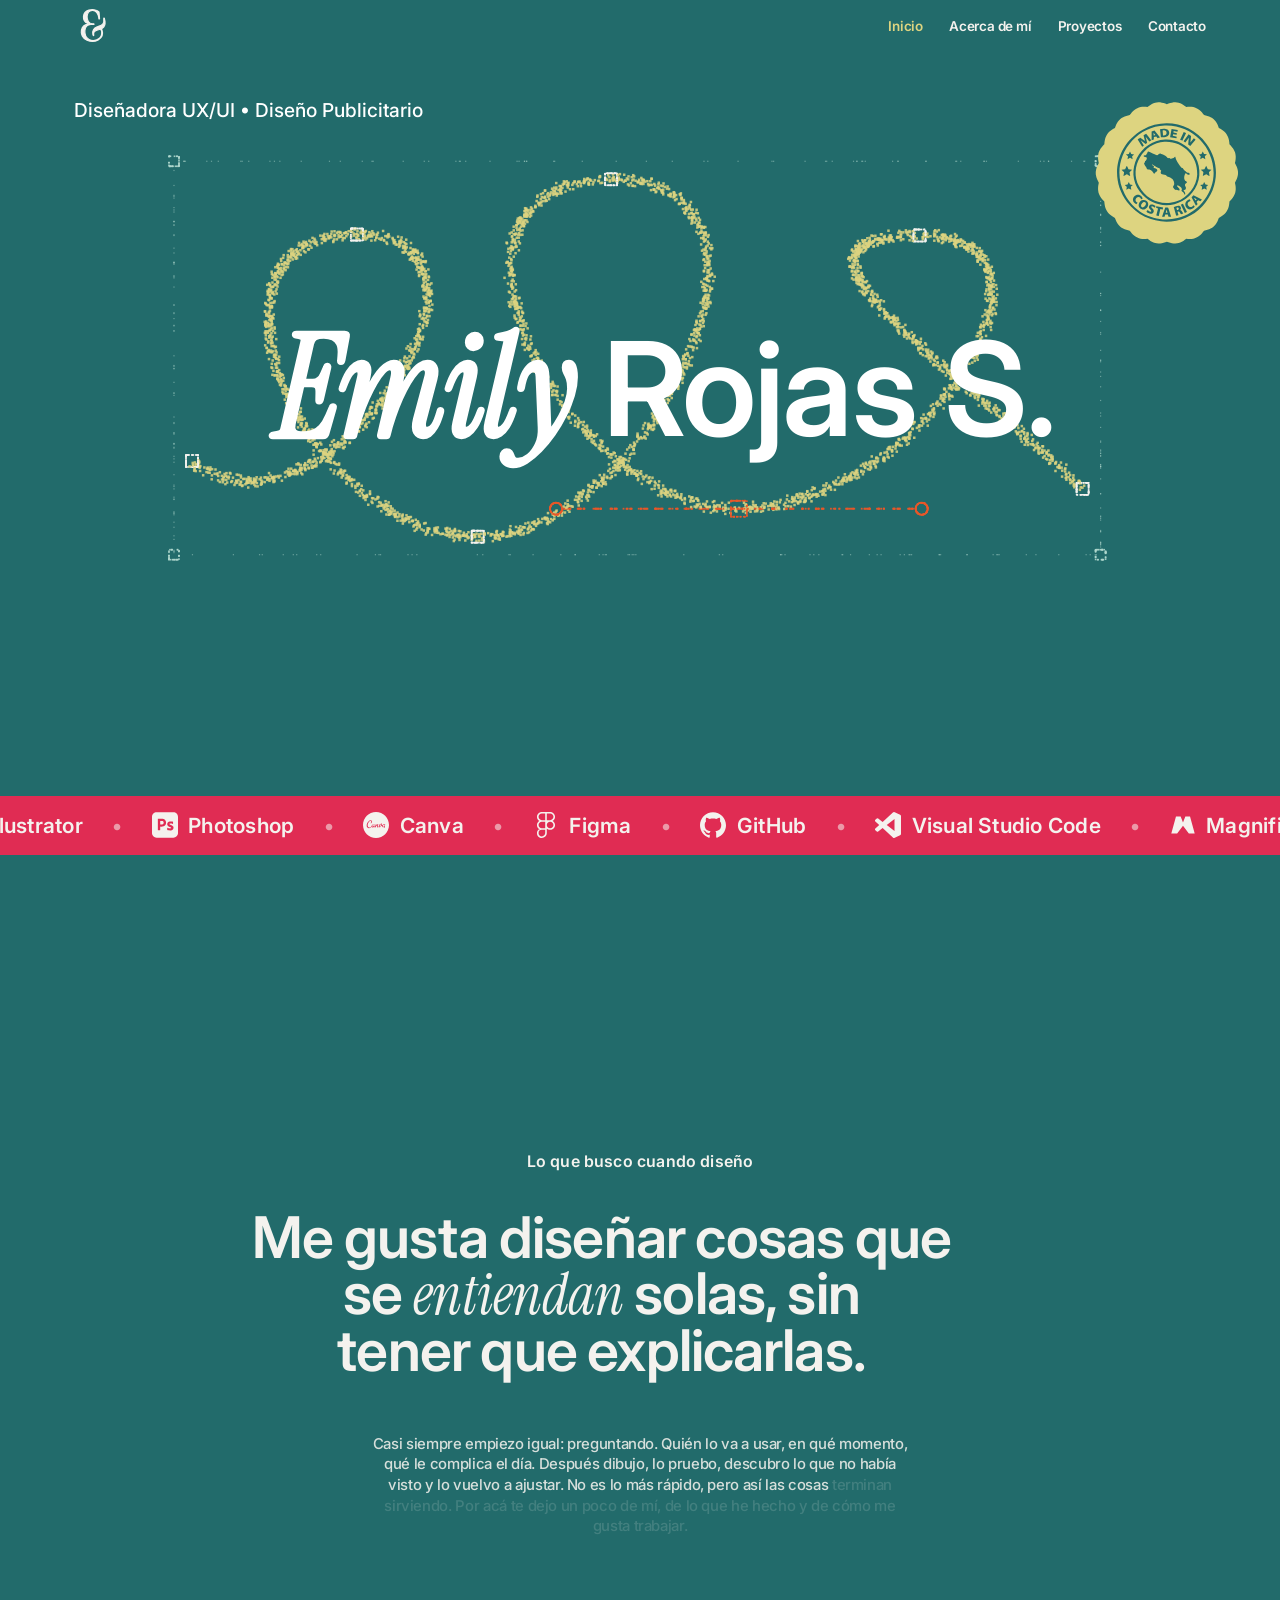
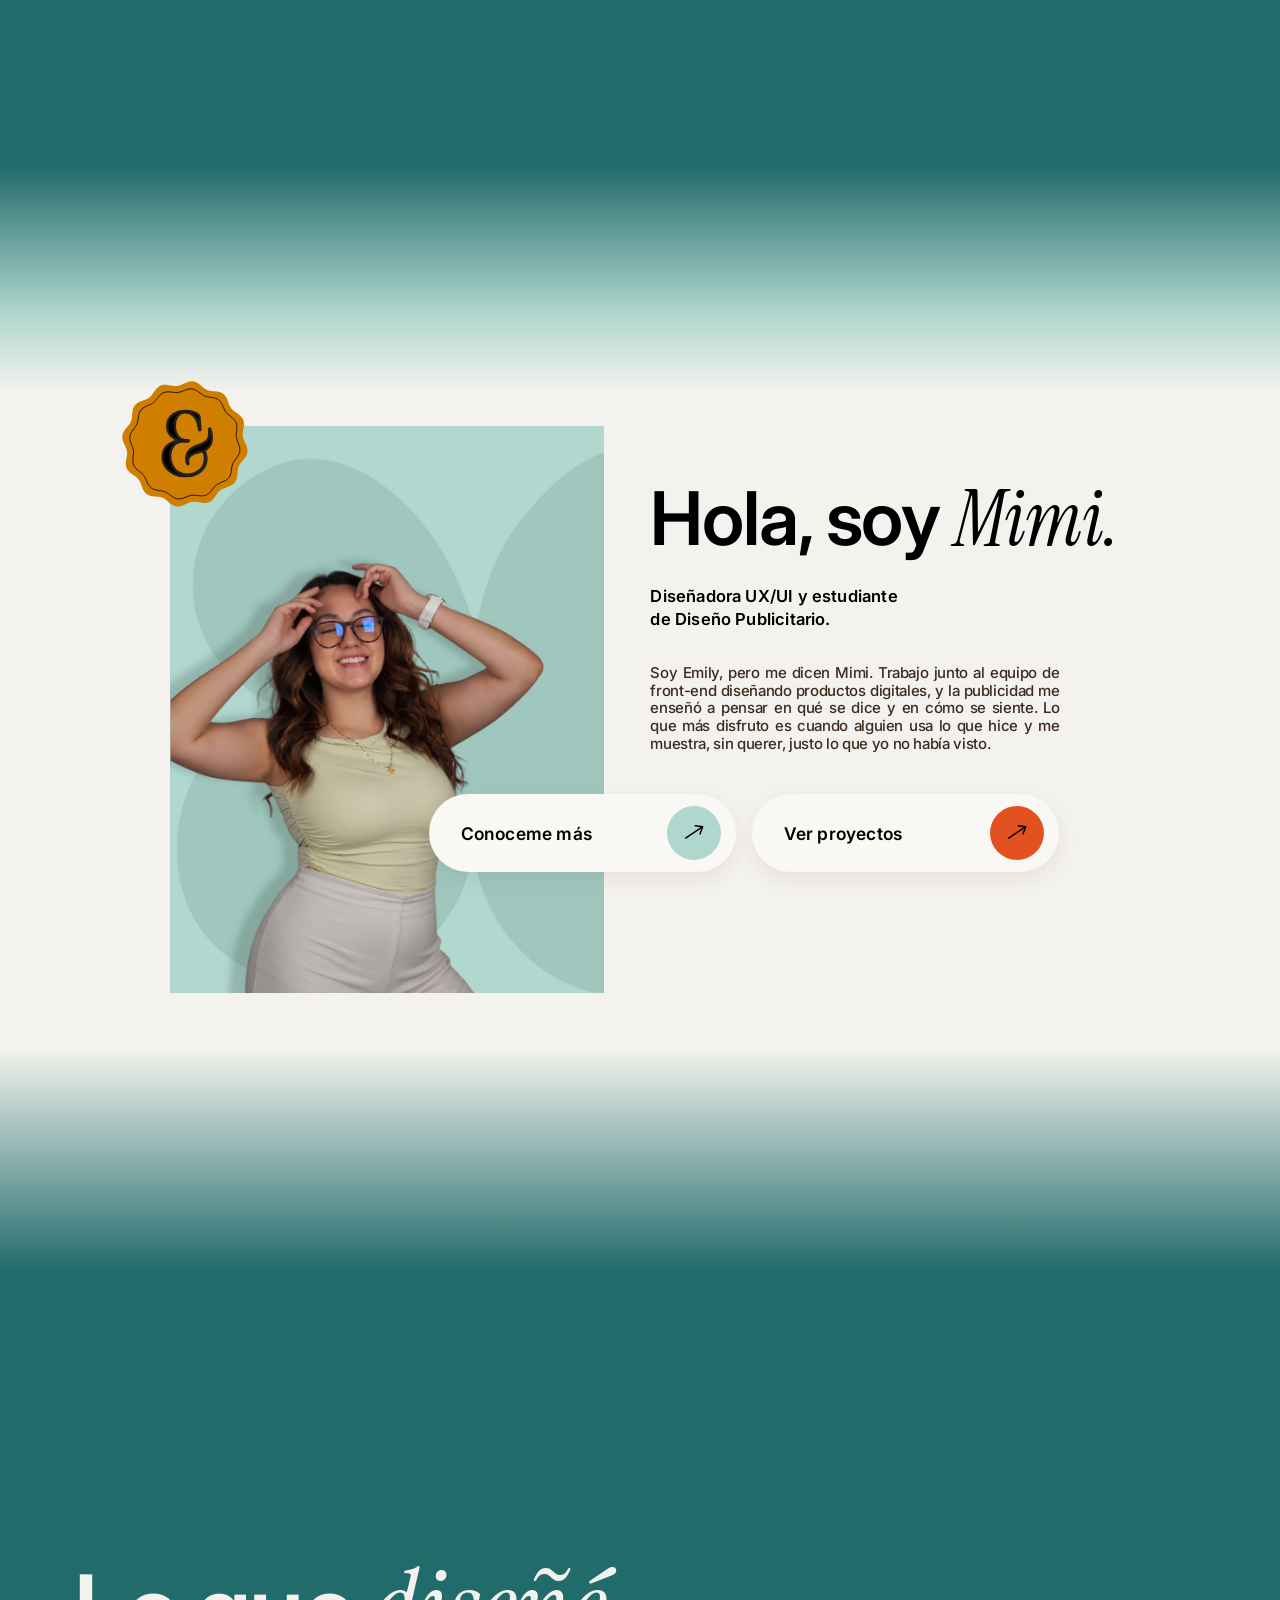
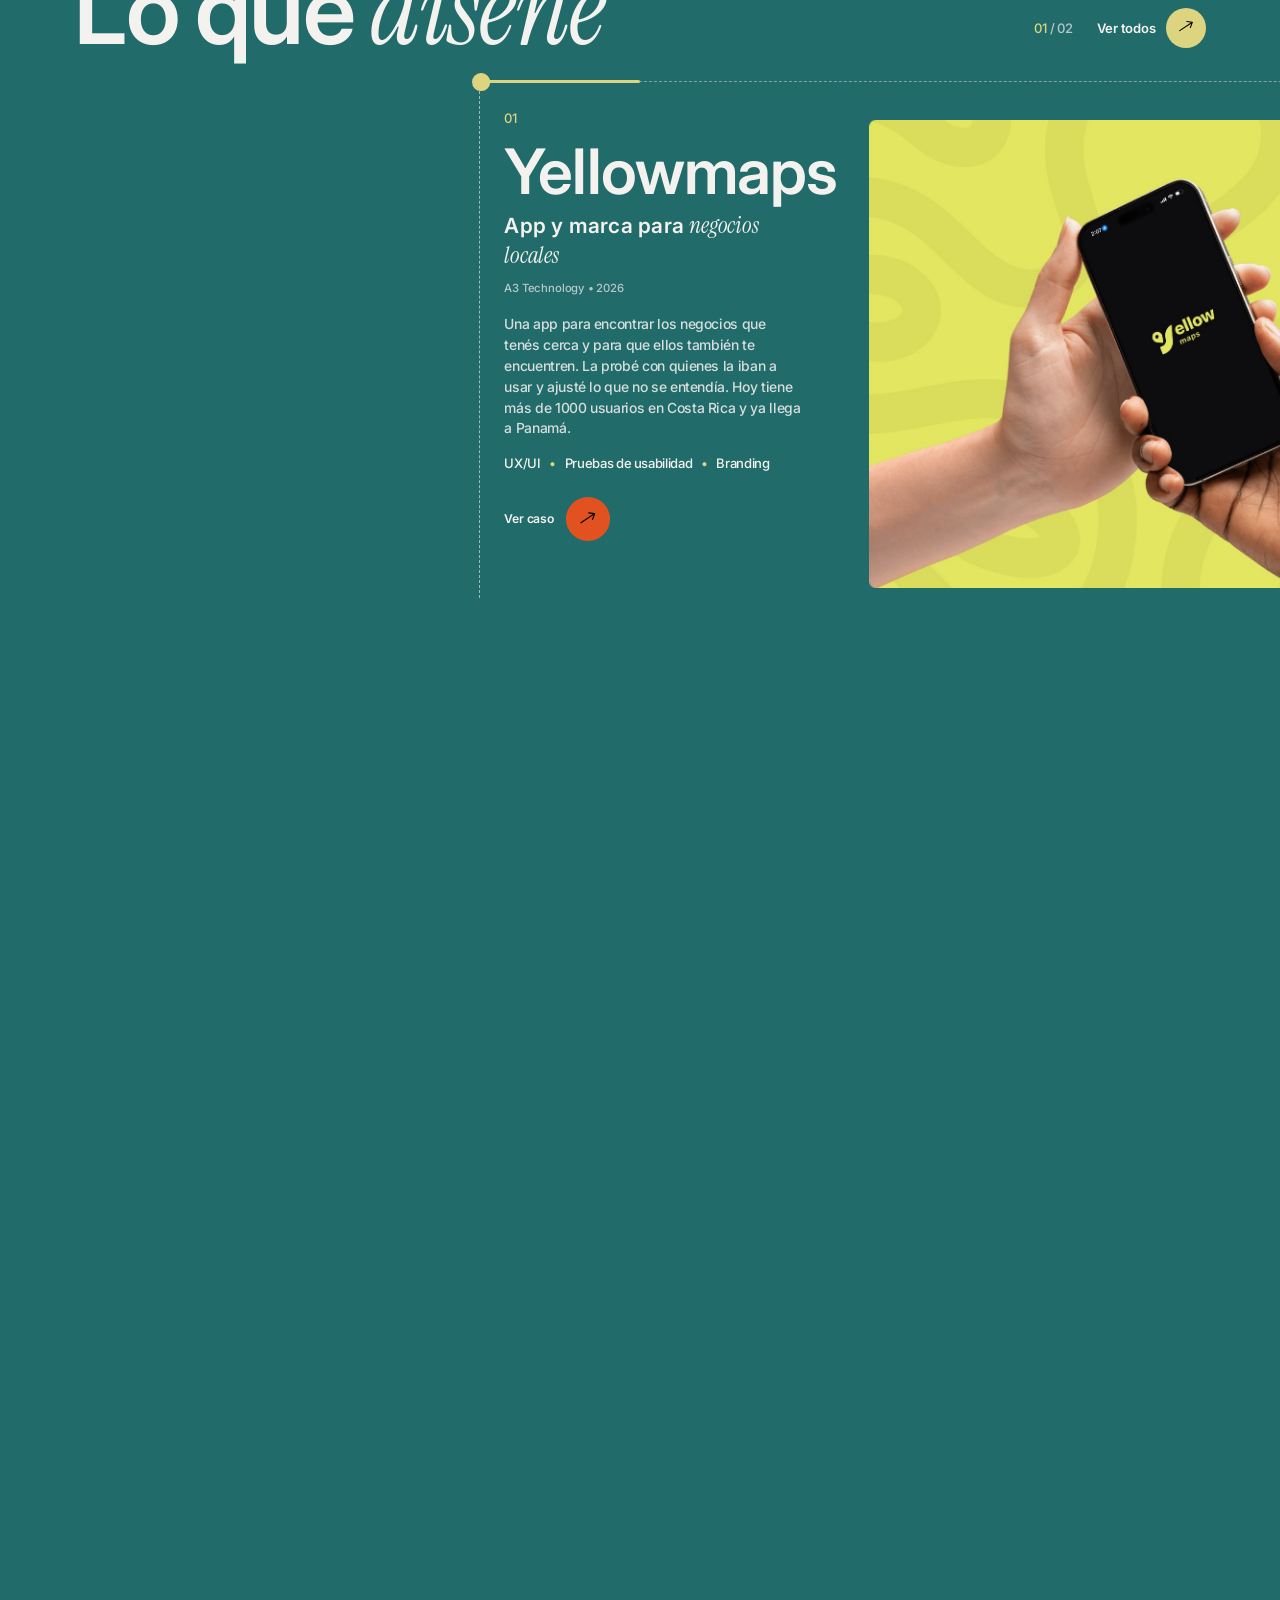
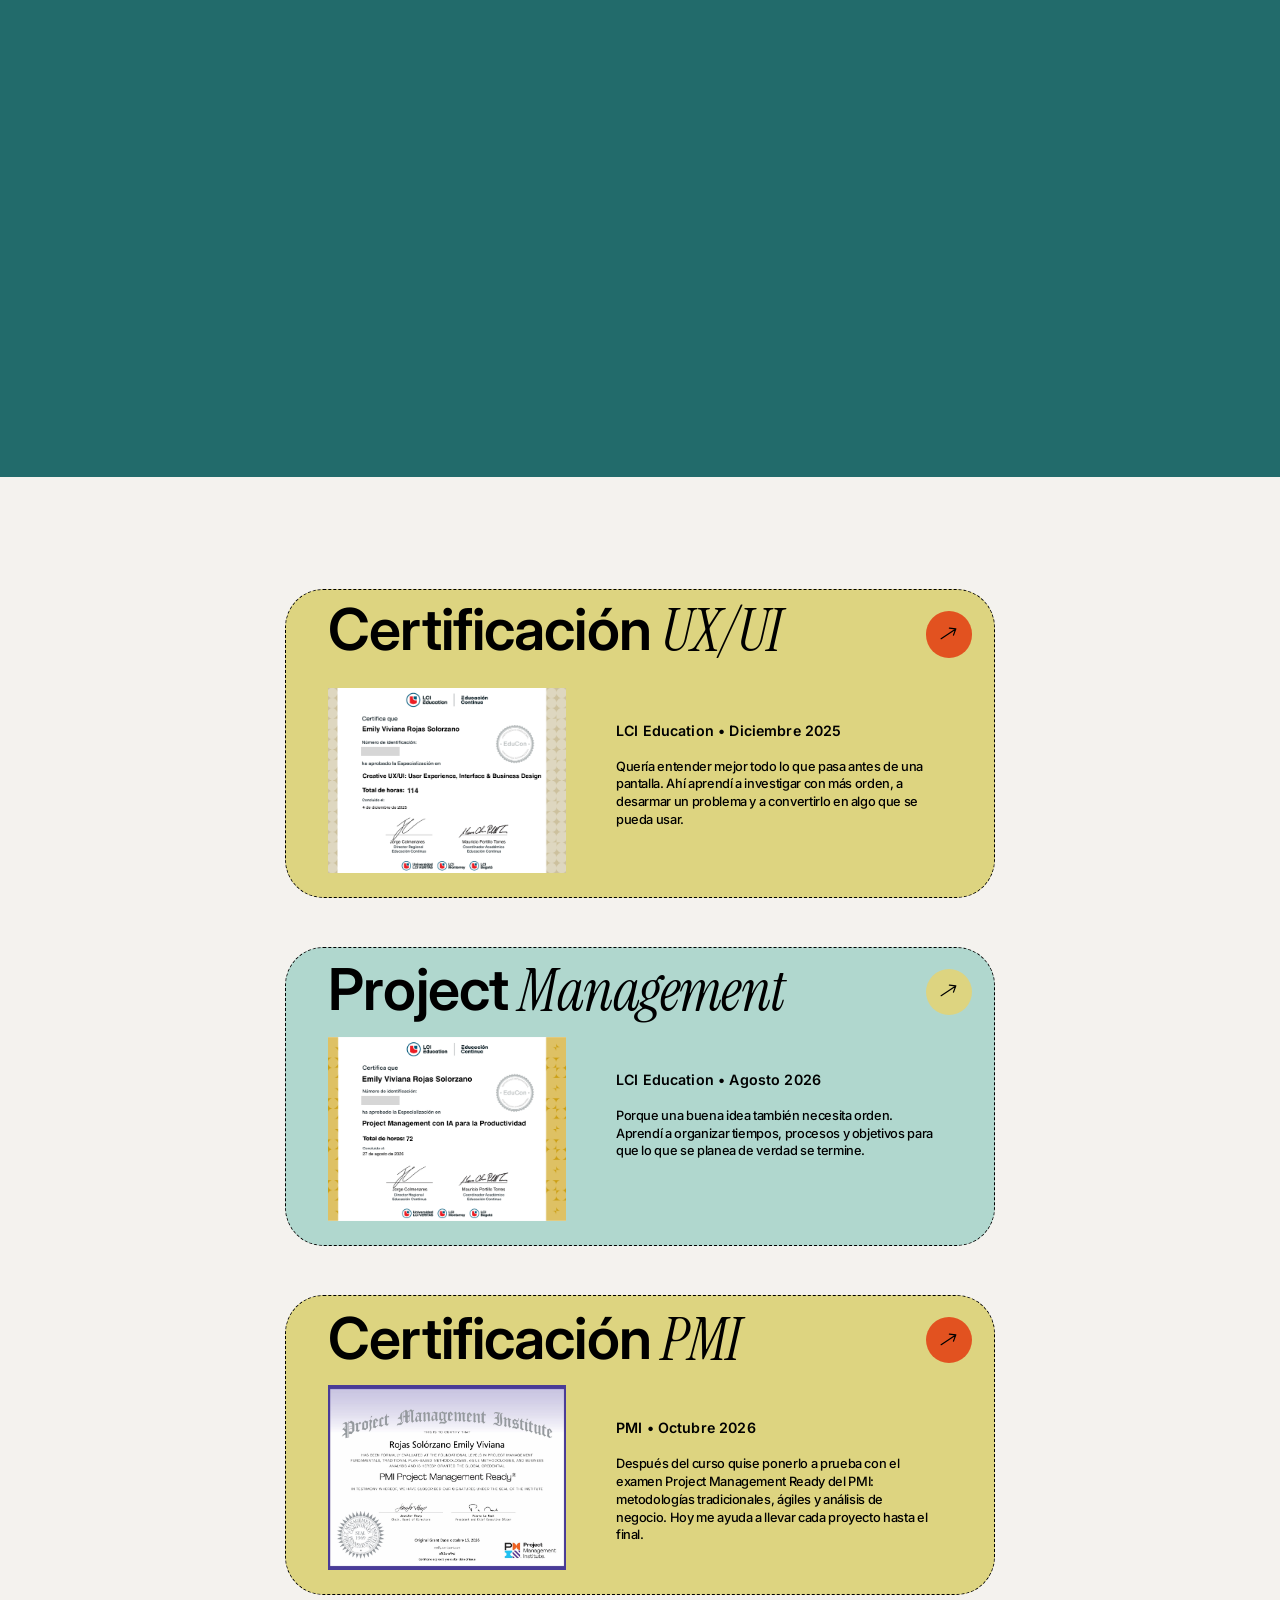
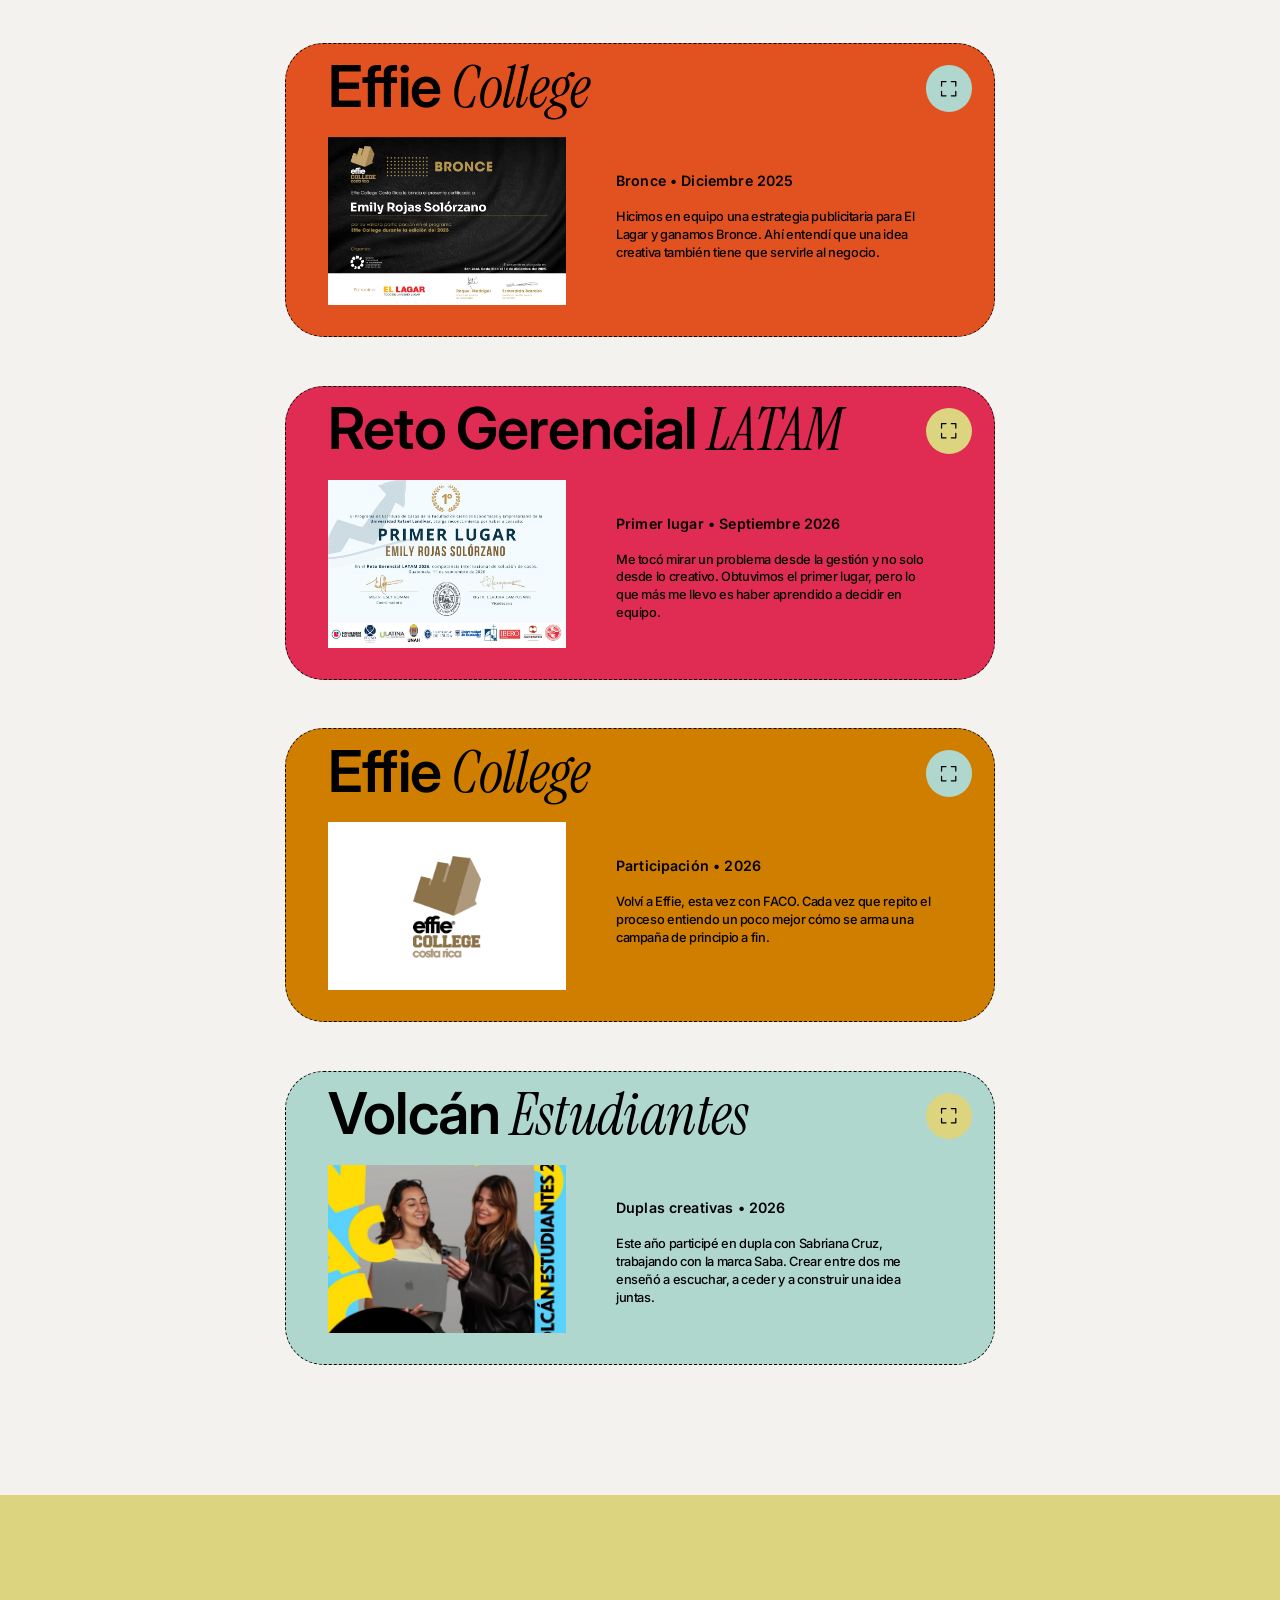
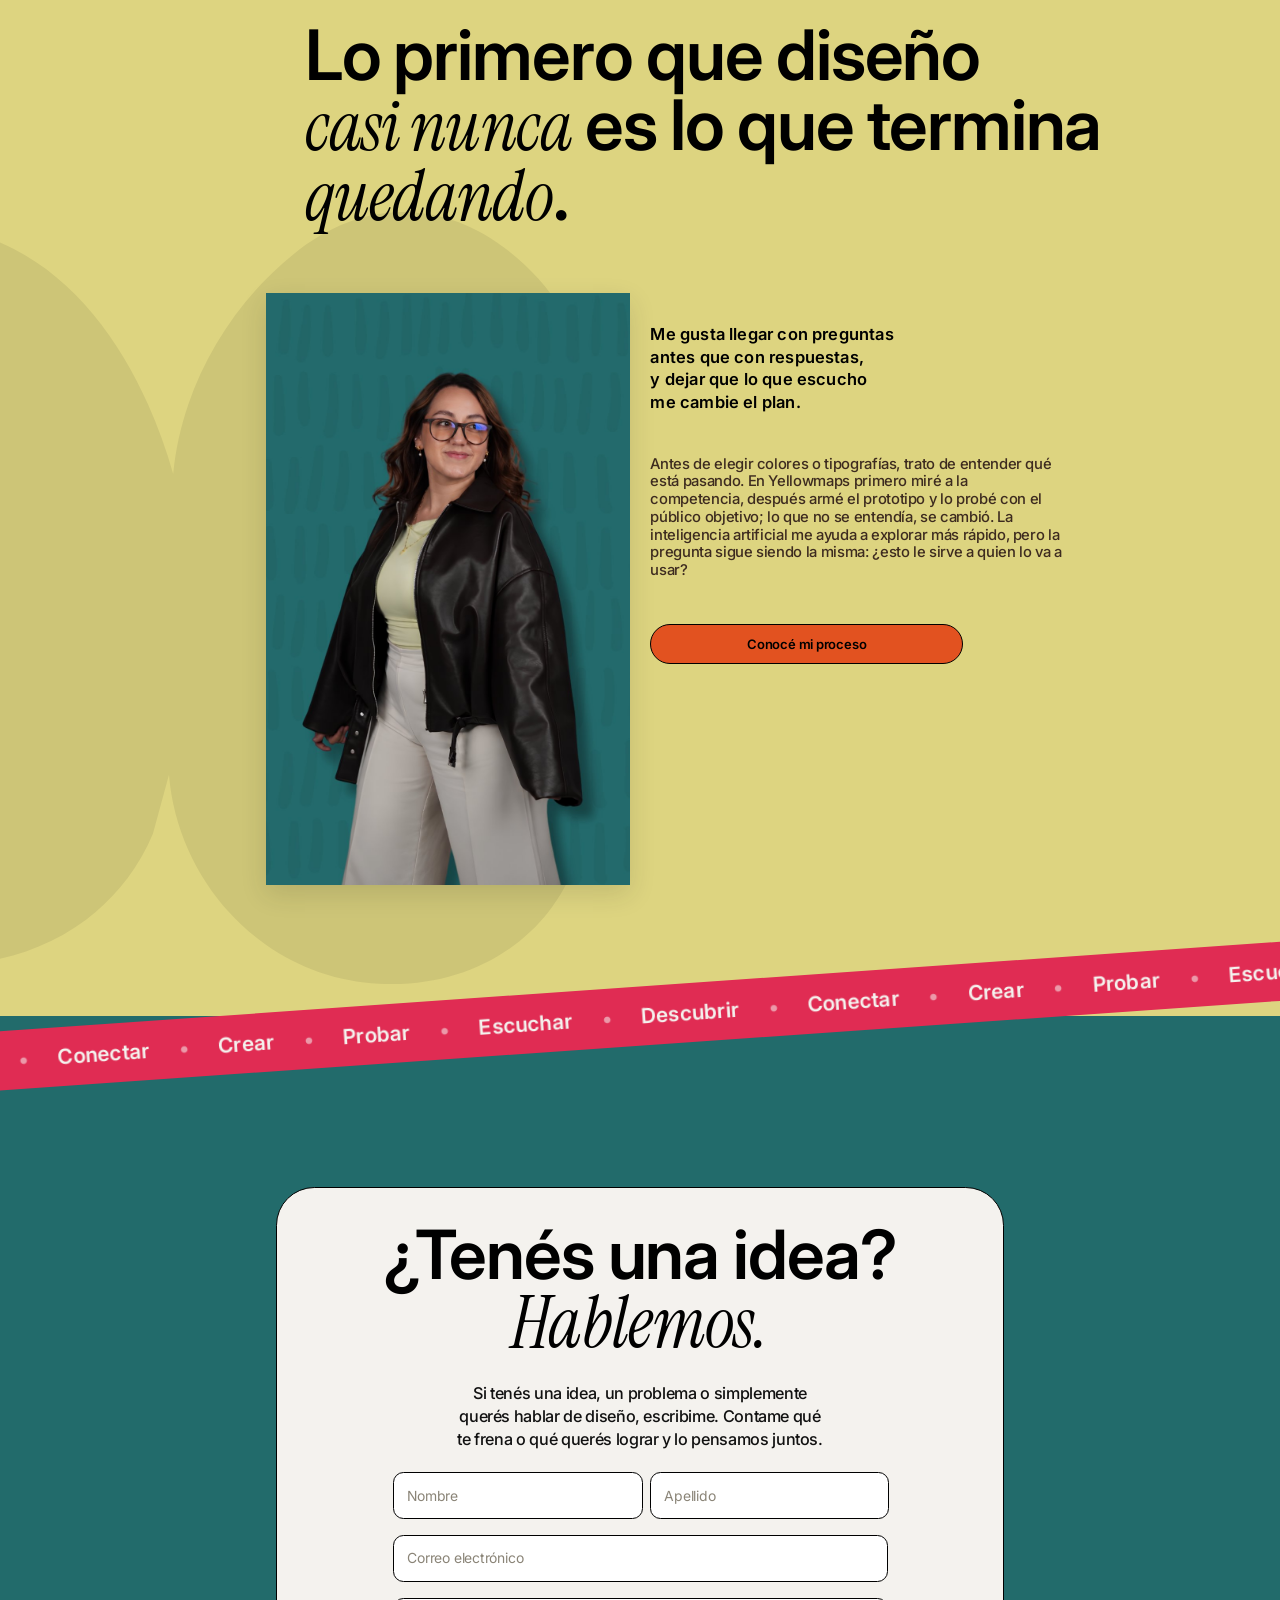
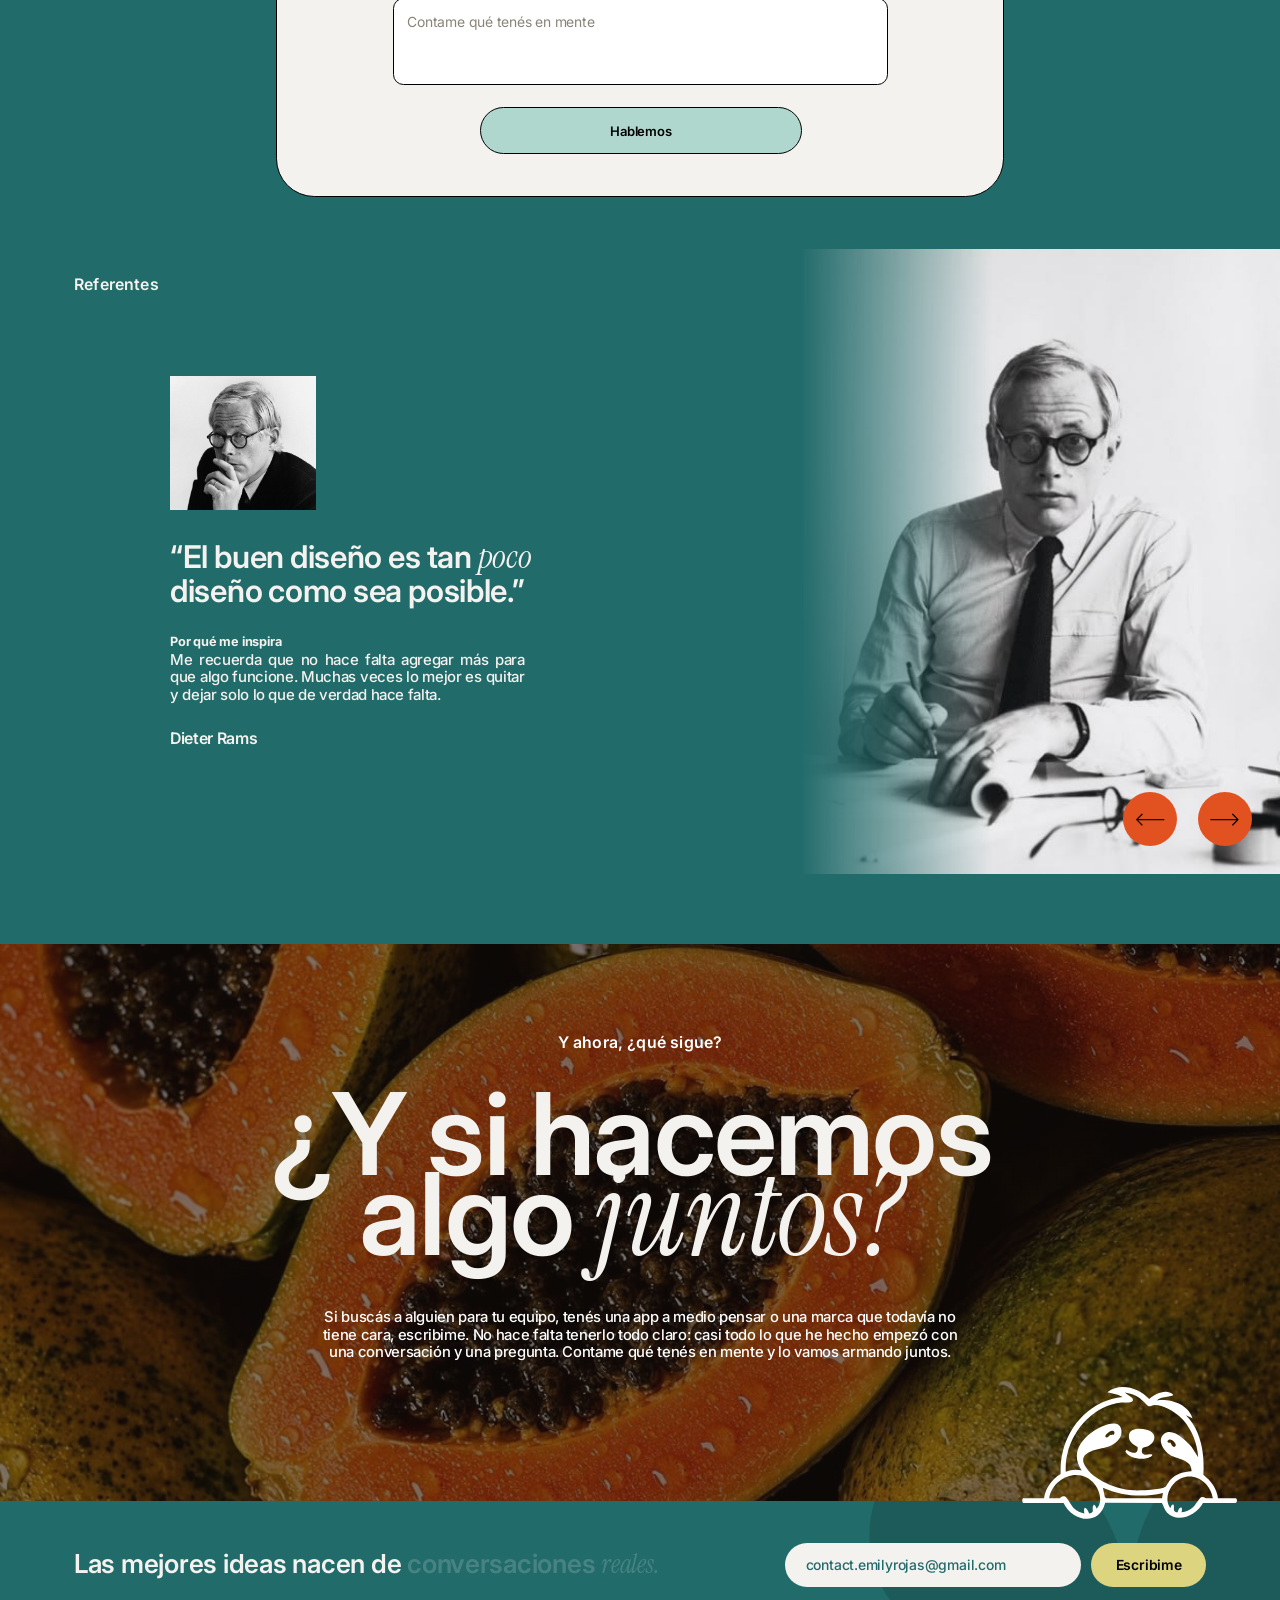
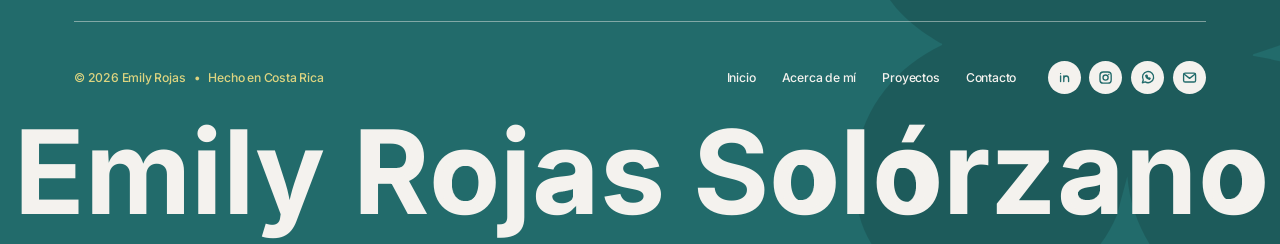
==== commit c9725e45: "cambios" ====
--- a/index.html
+++ b/index.html
@@ -12,7 +12,7 @@
 <link rel="preconnect" href="https://fonts.googleapis.com">
 <link rel="preconnect" href="https://fonts.gstatic.com" crossorigin>
 <link href="https://fonts.googleapis.com/css2?family=Inter:ital,wght@0,300;0,400;0,500;0,600;0,700;0,800;1,500&family=Inter+Tight:wght@400;500;700;800&family=Instrument+Serif:ital@0;1&family=Shrikhand&display=swap" rel="stylesheet">
-<link rel="stylesheet" href="assets/css/style.css?v=20261020">
+<link rel="stylesheet" href="assets/css/style.css?v=20261027">
 </head>
 <body>
 
@@ -26,7 +26,7 @@
 </div>
 
 <header class="site-header">
-  <a href="index.html" class="logo" aria-label="Emily Rojas S."><img src="assets/img/perezoso/perezoso-02-blanco.svg" alt=""></a>
+  <a href="index.html" class="logo" aria-label="Emily Rojas S."><svg viewBox="0 0 283.46 283.46" aria-hidden="true"><path d="M110.64,125.06l-9.43-3.48c-45.6-22.75-40.53-82.48,8.46-98.26,20.86-6.72,56.74-5.03,73.32,11,2.62,2.53,2.39,5.07,2.73,8.52,1.24,12.48,2.24,26.76,3.05,39.2.07,1.07.2,2.72.24,3.53.25,4.52-4.36,4.74-4.98.3-.3-2.13-.69-6.42-1.13-8.9-4.27-24.02-16.74-50.27-44.43-51.93-56.91-3.4-52.13,97.39-5.19,99.12,4.91.18,9.55.48,11.86.61,3.94.22,3.8,4.61-.03,4.55-5.06-.08-12.42-.06-19.41,0-58.48.54-57.34,87.36-14.23,111.49,33.96,19.01,86.61.78,93.01-40,1.46-9.26.93-26.52-5.83-33.81-3.39-3.66-7.44-1.98-11.66-1-18.45,4.29-48.11,14.23-41.45,37.28.63,2.18,1.48,8-1.34,8.09-3.31.1-4.08-6.32-4.54-8.79-4.92-26.54,4.18-42.95,28.22-53.86,15.4-6.99,36.05-10.24,46.36-24.77,7.74-10.92,7.44-25.56,5.88-38.17-.38-4.19,3.96-4.38,4.76-.95.95,4.06,4.07,16.71,4.57,21.27,2.13,19.67-.84,37.68-17.5,49.91-1.76,1.29-5.53,3.15-6.79,4.45-2.39,2.46.72,6.85,1.67,9.6,10.06,29.09-1.12,58.53-27.71,73.48-23.43,13.18-58.56,13.04-82.97,2.54-29.54-12.7-48.27-41.88-41.29-74.53,5.6-26.21,30.18-43.29,55.78-46.51Z"/></svg></a>
 
   <button class="nav-toggle" id="nav-toggle" aria-label="Toggle menu" aria-expanded="false">
     <span></span><span></span><span></span>
@@ -111,7 +111,10 @@
       <div class="hs-stage">
         <div class="hs-head">
           <h2 class="feel-title">Lo que <em>diseñé</em></h2>
-          <p class="hs-count" aria-hidden="true"><span class="hs-now">01</span> / 02</p>
+          <div class="hs-meta">
+            <p class="hs-count" aria-hidden="true"><span class="hs-now">01</span> / 02</p>
+            <a href="services.html" class="hs-all">Ver todos<i class="pill-icon pill-butter"><svg viewBox="0 0 24 24" aria-hidden="true"><path d="M3.5 16.5 20 5.5M12.8 4.6 20 5.5l-2.6 7"/></svg></i></a>
+          </div>
         </div>
         <div class="hs-view">
           <div class="hs-track">
@@ -136,10 +139,6 @@
           <span class="hs-link">Ver caso<i class="pill-icon pill-lavender"><svg viewBox="0 0 24 24" aria-hidden="true"><path d="M3.5 16.5 20 5.5M12.8 4.6 20 5.5l-2.6 7"/></svg></i></span>
         </a>
         <a href="services.html#pj-freelance" class="hs-shot" style="--ar:1.784" tabindex="-1"><img src="assets/img/ceipa/portada.jpg" alt="Dos jóvenes conversan en una casita entre plantas, con el isotipo de Ceipa encima" width="2216" height="1242" loading="lazy" decoding="async"></a>
-        <a href="services.html" class="hs-end">
-          <p class="hs-end-title">Cada proyecto tuvo sus dudas y sus cambios. <em>Te cuento cómo fue</em></p>
-          <span class="hs-link">Ver galería de proyectos<i class="pill-icon pill-butter"><svg viewBox="0 0 24 24" aria-hidden="true"><path d="M3.5 16.5 20 5.5M12.8 4.6 20 5.5l-2.6 7"/></svg></i></span>
-        </a>
           </div>
         </div>
       </div>
@@ -216,13 +215,13 @@
   <!-- WHY WE DO THIS -->
   <section class="why" id="como-pienso">
     <p class="intro-eyebrow">Cómo pienso</p>
-    <h2 class="why-title">Lo primero que diseño <em>casi nunca</em> <br>es lo que termina <em>quedando</em>.</h2>
+    <h2 class="why-title">Lo primero que diseño <br><em>casi nunca</em> es lo que termina <br><em>quedando</em>.</h2>
 
     <div class="why-grid">
       <div class="why-photo" role="img" aria-label="Retrato de Emily Rojas"></div>
       <div class="why-copy">
         <p class="why-sub">Me gusta llegar con preguntas <br>antes que con respuestas, <br>y dejar que lo que escucho <br>me cambie el plan.</p>
-        <p class="why-text">Antes de elegir colores o tipografías, trato de entender qué está pasando. Me apoyo mucho en la estrategia, pero también en la intuición, y ninguna de las dos acierta siempre; por eso pruebo. En Yellowmaps, por ejemplo, primero miré qué estaba haciendo la competencia, después armé el prototipo y lo puse en manos del público objetivo. Lo que no se entendía, se cambió. Escuchar, descubrir, conectar, crear y probar no es una fórmula: es más o menos el orden en que me pasan las cosas. <br><br>La tecnología también se metió en ese proceso. Cuando apareció la inteligencia artificial me dio más curiosidad que miedo, y hoy la uso para explorar, aprender y probar ideas más rápido. No la veo como algo que me reemplaza, sino como una ayuda más. La pregunta de fondo sigue siendo la misma: ¿esto le sirve a quien lo va a usar?</p>
+        <p class="why-text">Antes de elegir colores o tipografías, trato de entender qué está pasando. En Yellowmaps primero miré a la competencia, después armé el prototipo y lo probé con el público objetivo; lo que no se entendía, se cambió. La inteligencia artificial me ayuda a explorar más rápido, pero la pregunta sigue siendo la misma: ¿esto le sirve a quien lo va a usar?</p>
         <a href="about.html" class="btn-learn btn-orange">Conocé mi proceso</a>
       </div>
     </div>
@@ -310,7 +309,7 @@
         <p class="foot-tag">Las mejores ideas nacen de conversaciones <em>reales.</em></p>
         <div class="foot-write">
           <a href="mailto:contact.emilyrojas@gmail.com" class="foot-mail">contact.emilyrojas@gmail.com</a>
-          <a href="contact.html" class="foot-go">Escribime</a>
+          <a href="https://wa.me/50683122993?text=Hola%20Emily%2C%20vi%20tu%20portafolio%20y%20me%20gustar%C3%ADa%20hablar%20contigo." target="_blank" rel="noopener" class="foot-go">Escribime</a>
         </div>
       </div>
 
@@ -334,6 +333,6 @@
     </div>
   </footer>
 
-<script src="assets/js/main.js?v=20261020"></script>
+<script src="assets/js/main.js?v=20261027"></script>
 </body>
 </html>
--- a/assets/css/style.css
+++ b/assets/css/style.css
@@ -26,6 +26,13 @@
   --col-2: calc(var(--u) * 195.33);
   --col-3: calc(var(--u) * 305.67);
   --col-7: calc(var(--u) * 747);
+
+  /* brand shapes (Emily's graphic elements, also in assets/img/brand). They are masks: the shape takes
+     whatever background colour the element gives it, always a shade of the colour behind it */
+  --shape-flor: url("data:image/svg+xml,%3Csvg xmlns='http://www.w3.org/2000/svg' viewBox='0 0 283.46 283.46'%3E%3Cpath d='M251.8,33.53c22.51,21.37,26.19,48.96,2.81,71.35-16.73,16.02-31.21,21.66-52.62,28.6-.58.19-1.27.17-1.36.99,23.79,3.89,52.15,13.95,63.33,37.02,22.19,45.77-12.41,90.33-61.96,84.49-32.91-3.88-57.89-31.75-60.59-64.39l-4.98,18.33c-26.28,62.37-131.54,51.67-123.33-25.34,2.64-24.78,18.73-44.61,40.8-55.09.21-1.05-.23-.64-.66-.89-12.7-7.45-23.53-16.26-29.46-30.29C5.81,55.78,48.9,5.95,93.14,28.43c26.07,13.25,41.92,42.74,49.58,69.9,2.48-26.42,16.73-51.53,37.22-68.11,23.22-18.79,50.29-17.16,71.86,3.31Z'/%3E%3C/svg%3E");
+  --shape-rayas: url("data:image/svg+xml,%3Csvg xmlns='http://www.w3.org/2000/svg' viewBox='7.5 21 268.4 241.4'%3E%3Cpath d='M17.75,130.96l1.31-5.94c.24-2.08.19-9.8.67-10.77s1.86-1.24,2.65-.45c1.52,1.53,1.57,19.42.1,21.01-2.26,2.43-4.88-.21-4.73-2.97-.8.39-.55,1.53-1.3,2.43-1.74,2.07-3.21.26-3.5-1.8-.36-2.52.41-10.4,1.04-12.97.33-1.35,1.17-4.18,2.67-2.62.24.25,1.09,3.02,1.09,3.31v10.78Z'/%3E%3Cpath d='M265.8,81.77l1.83,19.28.87-4.18c-.03-2.01-.11-11.36,1.3-12.34.43-.3.86-.2,1.34-.19.12,1,.64,1.99.77,2.97.28,2.14.5,5.58.57,7.78.06,1.7.28,7.87-.42,8.85-1.32,1.85-4.1.82-3.56-1.57-8.02,8.68-5.51-9.72-5.26-13.84.15-2.32-1.2-8.53,2.56-6.77Z'/%3E%3Cpath d='M265.42,216.73c.77.1.42-1,.44-1.53.13-3.52.14-7.53.45-10.99.08-.9.52-4.51,1.96-4.18.57.42.81,1,1,1.65.68,2.41,1.26,12.69.99,15.28-.1.98-.36,1.94-.64,2.87-2.03,1.23-3.31.3-3.97-1.77-1.78,3.52-4.72,2.89-5.08-1.07-.47-5.13-.14-13.33.44-18.52.24-2.15,1.71-1.96,2.57-.32l1.86,18.6Z'/%3E%3Cpath d='M162.86,199.2c.78,6.05,4,19.5,1.5,24.9-1.2,2.58-3.54,1.14-4.24-1.28-2.01-6.99.21-15.65.37-22.84.12-1.26,1.35-.92,2.37-.79Z'/%3E%3Cpath d='M243.7,83.51h1.65c1.07.37,1.93,7.95,2.03,9.41.2,3.14.45,10.29-.02,13.17-.58,3.56-4.84,3.26-5.26-.41s-.21-10.31.01-14.08c.08-1.3.64-7.77,1.59-8.09Z'/%3E%3Cpath d='M166.34,109.3c-2.3,2.4-3.95-1.78-4.25-3.68-.85-5.26-.19-12.99.45-18.37.23-1.92.46-5.52,2.93-3.04.7,4.36,3.52,22.33.87,25.1Z'/%3E%3Cpath d='M243.32,199.24c1.26,1.35,1.95,14.31,1.88,16.84-.03,1.15-.47,6.48-.75,7.14-.75,1.74-4.27.92-4.54-1.01.25-5.33-.37-10.99-.03-16.28.09-1.4.76-9.56,3.43-6.69Z'/%3E%3Cpath d='M147.93,109.01c.74.5.54,12.73.5,14.71-.07,3.6.02,7.44-.08,11s-5.44,5.88-5.22-.89c.16-4.82,1.26-10.5,1.76-15.4.18-1.82.03-8.56,1.32-9.24.41-.21,1.38-.41,1.72-.18Z'/%3E%3Cpath d='M218.02,257.53c-1.78-1.61-.23-9.26-.11-11.56.22-4.26-.12-10.05.42-14.09.31-2.31,2.08-2.94,2.9-.22,1.32,4.35,1.5,15.37,1.07,20.03-.16,1.77-1.5,8.36-4.28,5.84Z'/%3E%3Cpath d='M38.92,203.15c.41-.25,1.68-.11,2.15.16,1.53.89.81,11.8,1.75,14.08.07,1.91.21,10.1-1.31,10.99-.89.53-2.44.41-3.06-.47-2.04-2.93-.36-14.94-.03-18.89.09-1.12-.26-5.4.5-5.87Z'/%3E%3Cpath d='M220.22,141.84c-1.51-1.77.17-13.03.35-15.92.16-2.62-.22-5.31-.01-7.93.1-1.31.19-3.97,1.91-3.66.51.09.89.65,1.06,1.12,1.33,3.79,1.4,17.15.98,21.44-.15,1.54-.93,5.33-2.84,5.48-.45-.08-1.15-.19-1.44-.53Z'/%3E%3Cpath d='M159.95,257.09c-1.03-1.03-1.04-8.88-1-10.69.08-3.93.41-10.2.94-14.03.07-.48.18-1.11.5-1.47,2.86-1.53,2.76,2.87,2.97,4.96.52,5.12,1.03,13.97.45,18.92-.27,2.33-1.64,3.66-3.86,2.3Z'/%3E%3Cpath d='M43.65,87.48c1.16,7.17,1.5,14.46,1.39,21.73.15,3.13-2.72,5.75-4.66,2.43-1.11-7.81.12-15.67.75-23.49.3-.95,1.7-.84,2.52-.66Z'/%3E%3Cpath d='M165.06,115.19c.28.6.44,1.25.5,1.92.5,5.36,1.23,13.73.9,18.94-.12,1.82-.24,6.06-2.44,5.96-1.4.02-2.19-1.22-2.4-2.49-.48-2.93-.18-9.52-.04-12.75.15-3.52.74-7.36.96-10.91.3-.95,1.7-.84,2.52-.66Z'/%3E%3Cpath d='M143.83,224.68l1.5.18c1.59,1.52.44,3.14.41,4.83-.1,6.37.74,14.66.03,20.7-.17,1.41-1.16,3.37-2.83,3.29-2.72-.13-2.12-3.49-2.04-5.52.21-5.75,1.15-13.03,1.78-18.89.1-.97.4-4.34,1.14-4.59Z'/%3E%3Cpath d='M172.03,202.73c4.09-1.22,2.65,7.27,2.75,9.84.04,1.04.47,2.01.48,3.04.01,1.88-.06,10.7-1.33,11.46-3.3,1.98-3.86-3.71-3.99-5.71-.35-5.53.99-11.59.91-17.16.09-.68.52-1.27,1.18-1.47Z'/%3E%3Cpath d='M105.6,230.44c.78-.23,1.99-.26,2.27.64.69,6.37.56,12.85,1.48,19.19.08.59.72,1.16.78,1.89.21,2.66-3.92,4.22-5.05,1.51-.7-1.68-.99-6.14-1.1-8.14-.2-3.8-.22-9.94.45-13.62.12-.69.48-1.26,1.18-1.47Z'/%3E%3Cpath d='M87.92,85.81c.46,0,1.01.38,1.33.72.73,1.21-.42,13.26-.72,15.56-.24,1.82-1.18,8.7-2.33,9.55-1.89,1.38-3.85-.63-3.74-2.82.32-6.46,3.62-14.3,3.59-21.08.14-.83,1.01-1.92,1.88-1.92Z'/%3E%3Cpath d='M186.51,231.28c.93-.3,1.99.23,2.26,1.17.45,4.76,1.23,9.62,1.44,14.39.08,1.71.4,7.78.13,8.95-.42,1.85-2.9,3.26-4.34,1.85-1.56-1.54-.23-8.54-.19-10.77.08-4.36-.52-9.98-.04-14.11.07-.6.02-1.25.73-1.49Z'/%3E%3Cpath d='M51.73,228.94c-2.12-2.28.13-10.2.33-13.32.14-2.12-.49-10.05.55-11.1,2.09-2.11,3.08,1.19,3.36,2.8.79,4.51,1.22,16.89-1.33,20.56-.61.87-1.96,2.09-2.91,1.06Z'/%3E%3Cpath d='M84.07,227.18c-.86.75-3.43.17-3.77-1.08l3.52-23.58c1.26-1.86,3.23-1.41,3.43.84.08.96-.42,1.75-.43,2.6-.05,3.2-.86,19.56-2.75,21.23Z'/%3E%3Cpath d='M28.58,112.96c.9-.29,2.02.24,2.28,1.16.27,4.93,1.23,9.92,1.43,14.85.08,1.95.28,6.15-.11,7.84-.72,3.12-5.14,2.93-5.22-1.67-.07-4.1.73-9.41.93-13.61.08-1.6-.57-8.15.69-8.56Z'/%3E%3Cpath d='M111.79,138.77c-1.38,1.37-4.04,1.14-4.64-1.1-.95-3.56-1-16.67-.55-20.58.38-3.33,3.48-3.34,3.94-.4.78,5.08.14,11.83.88,17.15.19,1.36,1.88,3.42.36,4.93Z'/%3E%3Cpath d='M174.21,87.04c.99-.33,2.37.01,2.7,1.13-.07,3.66,1.7,21.24-.53,23.05-1.88,1.53-3.56-.45-3.79-2.45-.55-4.75-.12-14.48.44-19.37.09-.8.32-2.07,1.18-2.35Z'/%3E%3Cpath d='M47.23,115.35c.35-1.25,2.6-1.56,2.96.12.54,5.89,2.17,12.49,2.33,18.33.06,2.16.11,4.84-1.63,6.36-2.12.77-3.67-3.7-3.67-5.01v-19.79Z'/%3E%3Cpath d='M182.15,204.03c.75-.18,1.97.38,2.24,1.13,1.29,3.49.38,9.75,1.42,13.53-.33,3.13,1.18,7.97-2.43,9.46-1.78-.35-2.68-1.51-2.88-3.28-.72-6.21.94-13.69.67-20.02l.97-.82Z'/%3E%3Cpath d='M57.67,88.85c1.47,1.71,1.2,18.73.33,21.43-1.54,4.72-4.91,4.57-4.96-.65-.02-2.3,1.04-5.5,1.22-7.92.3-3.92.35-7.92.46-11.86.07-1.46,2.07-2.03,2.96-1Z'/%3E%3Cpath d='M182.38,146.91c.57-.66,2.51-.76,3.24-.15,1.65,1.37.97,12.54,1.04,15.24.06,2.5,1.87,6.1-1.54,7.25-2.08.21-3.03-2.13-3.24-3.79-.46-3.6-.34-12.12-.06-15.81.05-.64.22-2.34.56-2.73Z'/%3E%3Cpath d='M25.7,228.63c1.35-.19,2.39-.18,2.85,1.27.11,3.41.9,7.01,1.07,10.36.15,2.86.46,9.8,0,12.3-.35,1.86-2.42,1.85-3.95,1.33l-.88-2.19.92-23.07Z'/%3E%3Cpath d='M183.7,88.85c.35-.35,1.3-.61,1.79-.49.69.24.97.83,1.22,1.45.59,1.48,1.18,8.19,1.28,10.15.14,2.71,1.28,14.46-3.51,12.3-2.23-1.01-1.29-6.33-1.31-8.33-.02-2.32-.44-14.11.53-15.08Z'/%3E%3Cpath d='M189.14,115.6l1.5.17c.5.48.74,1.12.84,1.8.9,6,1.38,15.89,1.27,21.97-.06,3.34-4.4,4.57-4.79,1.33-.9-7.51,1.04-16.17.44-23.8l.73-1.48Z'/%3E%3Cpath d='M174.69,169.12c-1.45,1.46-4.17-.46-4.27-2.34.53-6.35-.15-13.55.41-19.77.17-1.86,1.64-3.13,2.87-1.54.83,1.07,2.04,15.19,1.99,17.41-.02,1.04-.53,5.76-1.01,6.25Z'/%3E%3Cpath d='M143.39,196.98l1.51.16c1.82,3.42,1.1,7.34,1.28,11.04.19,3.93,1.44,8.45-.6,12.12-3.76,1.75-4.09-1.7-4.24-4.64-.17-3.47.11-11.05.5-14.49.1-.87.78-3.93,1.54-4.19Z'/%3E%3Cpath d='M45.03,230.58c.33-1.1,2.6-.86,2.99.53l2.32,19.26c0,2.47-1.65,8.09-4.2,4.16-.27-.41-1.12-2.54-1.12-2.84v-21.11Z'/%3E%3Cpath d='M146.06,81.3c1.22-.32,1.47.74,1.79,1.62,1.12,3.05,1.49,16.72.97,20.08-.09.58-.27,1.11-.62,1.58-2.31,1.07-3.89.69-4.2-1.98-.44-3.88-.34-15.99.74-19.51.19-.63.65-1.61,1.32-1.79Z'/%3E%3Cpath d='M109.31,174.12h1.86s.63.69.63.69c1.26,7.93,2.31,16.64-.09,24.37-.76.62-2.39.61-3.17,0-1.42-1.12.2-9.11.28-11.24s-.43-13.25.48-13.81Z'/%3E%3Cpath d='M198.83,118.25l2.17.37c.98,6.16.96,12.48,1.05,18.74.02,1.48,1.01,2.91-.02,4.35-1.54,2.16-4.53-.73-4.78-2.63.16-5.64-.15-11.99.42-17.56.09-.85.36-2.98,1.15-3.26Z'/%3E%3Cpath d='M90.2,173.23c1.85-.46,2.11,2.5,2.28,3.75.63,4.55,1.08,15.83-.72,19.84-.77,1.72-2.49,2.6-4.1,1.25-1.74-1.46-.35-2.32-.09-3.68.64-3.33,1.25-7.03,1.46-10.41.17-2.75-.48-6.76,0-9.24.12-.63.54-1.35,1.17-1.5Z'/%3E%3Cpath d='M35.21,230.41c1.12-.28,2.02,1.08,2.24,2.03,1,4.34,1.97,15.9.87,20.04-.56,2.1-2.88,2.75-4.06.74-2.23-3.81.76-16.43-.23-21.3.07-.62.57-1.36,1.17-1.51Z'/%3E%3Cpath d='M114.05,58.43c1.02,6.08,1.78,12.45,1.36,18.64-.25,3.65-1.1,10.65-5.29,5.26l1.33-22.85c.11-1.36,1.56-1.22,2.6-1.05Z'/%3E%3Cpath d='M189.42,81.15c-2.59-2.7,1.44-17.94,1.24-22.08.46-2.01,3.21-2.49,3.51-.05.4,3.19-.16,17.27-1.12,20.03-.51,1.46-1.99,3.8-3.63,2.1Z'/%3E%3Cpath d='M186.13,30.74c1.54-.29,2.67.89,2.77,2.33-.75,3.13,1.49,18.31-.01,19.82-1.72,1.73-4.14.19-4.42-2.2-.66-5.71.51-12.63,0-18.48.07-.83.9-1.33,1.65-1.47Z'/%3E%3Cpath d='M189.64,196.82c-.88.87-2.29.4-2.88-.63-2.1-3.65,1.81-17.52,1.76-22.26,4.09-3.28,3.55,2.41,3.45,5.21-.13,4-.25,10.25-.93,14.02-.14.77-.93,3.2-1.4,3.66Z'/%3E%3Cpath d='M94.19,58.06c1.09,1.3,1.18,15.25.98,17.7-.19,2.31-.65,7.45-3.7,7.26-3.98-.25-1.16-5.52-.81-7.81.86-5.58.45-11.33.98-16.96.17-.69,2.06-.77,2.55-.18Z'/%3E%3Cpath d='M174.18,29.39l1.5.18c.32.29.54.68.67,1.09.73,2.23,1.38,9.51,1.51,12.12.12,2.29.29,8.49-.67,10.32s-3.9.69-4.19-1.5c-.59-4.49.14-11.27.46-15.86.1-1.37-.51-5.94.71-6.34Z'/%3E%3Cpath d='M49.29,145.52c.98-.24,1.75.61,1.88,1.5-.22,3.83,2.3,21.12-.16,23.12-4.73,3.85-3.87-9.89-3.8-11.72.12-3.08.38-8.52.91-11.41.12-.63.55-1.35,1.17-1.5Z'/%3E%3Cpath d='M160.18,104.02c-1.96,1.42-3.94-.26-4.27-2.34-.92-5.8,1.1-12.92.41-18.89.05-1.19,1.35-1.36,2.35-1.04,1.25.41,1.88,6.57,2.05,8.08.52,4.68.95,9.65-.54,14.18Z'/%3E%3Cpath d='M39.2,115.23c1.56,1.61,2.49,20.53,1.02,22.91-.81,1.31-3.51.47-3.91-.89-.14-.48-.51-4.46-.52-5.19-.05-3.87.71-8.81.92-12.76.07-1.28-1.14-3.68.52-4.33.61-.24,1.51-.21,1.97.26Z'/%3E%3Cpath d='M196.67,233.94c.81-.22,1.73.05,2.11.82.19.4.6,4.6.65,5.5.24,3.83-.25,8.15-.01,11.85.08,1.19.87,2.58.84,3.56-.1,3.5-4.81,2.76-5.23-.89-.53-4.51-.18-14.33.43-18.94.11-.82.29-1.64,1.21-1.9Z'/%3E%3Cpath d='M50.85,30.35l1.37-.47c.51.18.92.59,1.07,1.11.97,3.27.07,7.51.99,10.88-.45,2.41,1.74,15.4-3.54,12.78-.91-.45-1.3-4.86-1.33-6.14-.13-4.6.4-11.65.9-16.3.06-.59.14-1.44.55-1.86Z'/%3E%3Cpath d='M197.09,89.66c1.17-.36,2.42.36,2.76,1.51,1.3,4.44.7,11.54,1.38,16.22.18,1.26,1.23,2.44,1.26,3.11.11,2.77-4.76,3.17-5.59-.98-.89-4.45-.45-9.83-.55-14.41-.03-1.26-1.28-4.83.74-5.46Z'/%3E%3Cpath d='M197.13,205.84c1.2,1.2,1.18,13.44,1.47,15.9.24,2.01,3.03,6.27-.71,6.47-4.68.25-3.55-7.98-3.72-10.84-.16-2.64-1.13-9.1-.39-11.35.37-1.14,2.7-.83,3.35-.18Z'/%3E%3Cpath d='M154.24,219.26c-1.39-1.46-.11-17.24-.54-20.33.09-1.63,2.86-2.29,3.42-.81.6,1.6,1.27,7.23,1.4,9.15.15,2.17.33,10.32-.52,11.79s-2.75,1.26-3.76.19Z'/%3E%3Cpath d='M121.47,174.16c1.33,1.49,2,14.29,1.88,16.86-.06,1.28-.59,6.99-1.32,7.48-.86.57-2.55.1-3.48-.3-.54-2.67.33-5.55.4-8.06.1-4.16-.7-11.33-.02-14.97.23-1.2,1.8-1.83,2.54-1Z'/%3E%3Cpath d='M98.59,88.41c.36.42.96,5.67,1.01,6.68.25,5.46-.47,10.98-2.43,16.08-.68.81-2.73.6-3.35-.18-.34-.4-.41-.86-.44-1.36-.17-3.56,1.83-10.43,2.23-14.52.17-1.7-.75-6.73,1.19-7.19.48-.11,1.47.13,1.78.49Z'/%3E%3Cpath d='M233.14,173.22l1.5.18c1.57.81,1.88,9.93,1.77,11.9-.21,3.69-1.57,7.21-1.87,10.88l-2.3,1.66c-.6-.05-1.54-.83-1.77-1.35-1.08-2.44,1.65-9.71,1.91-13.02.22-2.79-.4-6.72.06-9.18.09-.49.17-.89.71-1.07Z'/%3E%3Cpath d='M235.81,57.55c2.14-.53,2.65,4.87,2.77,6.34.46,5.64-.38,9.28-1.73,14.54-.36,1.41.64,3.76-2.01,3.75-4.82-.01-.46-10.56-.23-13.46s-.48-7.04.02-9.66c.12-.63.53-1.35,1.17-1.5Z'/%3E%3Cpath d='M222.18,85.74c.81-.24,1.95-.28,2.24.67.35,4.24,3.54,16.18,1.75,19.61-.7,1.34-2.28,1.48-3.4.52-1.22-1.05-1.65-4.51-1.77-6.14-.22-2.77-.45-10.74,0-13.18.13-.69.47-1.26,1.18-1.47Z'/%3E%3Cpath d='M74.61,112.38c-1.54-3.47.26-7.22.72-10.73.39-3,.32-6.78.97-9.59.24-1.07.78-1.62,1.93-1.58.45.04.89.29,1.16.64.42.54.89,8.35.86,9.74-.05,2.2-1.25,11.76-3.76,12.09-.46.06-1.54-.23-1.87-.56Z'/%3E%3Cpath d='M16.56,250.9c-2.16-1.8,0-9.15.31-11.96s.28-6.24.43-9.16l2.38-.71c.95.31,1.51,5.65,1.59,6.79.18,2.65.22,12.45-1.11,14.28-.85,1.18-2.4,1.75-3.6.75Z'/%3E%3Cpath d='M94.13,203.57c3.84-1.25,2.41,8.27,3.26,10.28-.71,2.96-.64,10.54-2.63,12.8-.85.97-2.75.93-3.33-.24-1.4-2.85,3.21-17.5,1.98-21.77.03-.48.22-.91.71-1.07Z'/%3E%3Cpath d='M241.51,114.3c.47-.15,1.1-.16,1.51.14,1.47,1.05.39,9.36,1.31,11.45-.25,3.12.3,6.58-.07,9.64-.15,1.27-.46,3.14-1.95,3.37-2.31.21-2.7-4.27-2.75-5.96-.12-4.17.2-12.6.82-16.68.1-.67.44-1.73,1.14-1.96Z'/%3E%3Cpath d='M121.63,58.45c.47-.3,1.98-.14,2.37.37s1.44,7.44,1.52,8.59c.18,2.49.25,13.4-.84,14.98-.8,1.15-2.79,1.06-3.6,0-.93-1.2.42-10.13.5-12.34.09-2.61.05-5.34,0-7.95-.01-.82-.78-3.15.04-3.66Z'/%3E%3Cpath d='M74.79,206.24c.55-.18,1.44-.19,1.93.14,1.2.8,1.03,11.25.88,13.23s-1.31,8.89-3.74,8.99c-2.62-.22-2.13-3.15-2.01-5.06.15-2.34.99-4.73,1.28-7.08.24-1.97.12-9.71,1.67-10.22Z'/%3E%3Cpath d='M212.52,86.2c.54.58,1.29,6.74,1.42,8.03.28,2.81.75,7.44.44,10.11-.7,6.16-5.19,5.04-5.3-.46-.02-1.04.47-2,.47-3.04.02-4-.5-9.47-.04-13.24.2-1.61,1.93-2.54,3-1.41Z'/%3E%3Cpath d='M240.75,229.96c.23.15.86,4.68.91,5.46.23,3.56.95,15.06-.34,17.68-2.57,5.2-5-4.48-4.07-6.71l.98-15.29c.17-.91,1.86-1.59,2.51-1.15Z'/%3E%3Cpath d='M168.48,235.26c.9-.12,2.37-.38,2.72.67.62,1.85,1.25,8.28,1.39,10.49s.35,7.31,0,9.22c-.34,1.81-2.79,2.71-4.21,1.59s-.16-10.21-.16-12.6c0-1.85-1.15-7.76-.27-9.02l.53-.35Z'/%3E%3Cpath d='M171.15,119.6c.58-.18,1.39-.22,1.91.12.39.43.53.99.67,1.53.8,3.18,2.07,16.11,1.22,18.87-.39,1.26-.77,1.73-2.12,1.86-3.79.38-2.4-2.49-2.41-4.63-.02-4.55.08-9.12,0-13.67-.02-1.34-1.27-3.47.73-4.08Z'/%3E%3Cpath d='M221.81,201.39c.59.38,2.18,12.15,2.28,13.78.12,1.99.71,7.42-1.99,7.54s-3.16-3.71-3.32-5.75c-.37-4.78.25-10.08.08-14.91l.66-.66h2.3Z'/%3E%3Cpath d='M260.27,249.59c-2.16-1.94-1.25-7.49-1.01-10.21.15-1.64,1.45-12.36,1.87-12.86,1.32-1.59,2.36.36,2.54,1.85.41,3.54.78,12.82.43,16.28-.16,1.55-.95,4.86-2.59,5.3-.46.1-.89-.05-1.23-.36Z'/%3E%3Cpath d='M178.66,233.54c.57.78,1.91,12.94,1.88,14.65-.03,1.55-.51,5.81-1.88,6.49-2.84,1.4-3.23-1.8-3.41-3.87-.51-5.68.78-11.39.41-17.07.19-.77,2.53-.84,3-.19Z'/%3E%3Cpath d='M58.5,233.07c.37-.07,1.25.32,1.49.59,1.42,1.63.78,16.28,1.79,19.36.42,2.32-1.48,3.64-3.56,2.64-1.24-.59-1.68-3.93-1.77-5.26-.22-3.18.2-9.01.46-12.33.09-1.18.38-4.77,1.6-4.99Z'/%3E%3Cpath d='M17.59,145.5c.7-.2,1.37.26,1.68.87,1.03,2,.88,12.81.69,15.62-.06.91-.43,4.53-.67,5.04-.93,2-4.49,1.46-4.56-1.08.87-5.85.4-12.71,1.74-18.45.15-.65.4-1.79,1.11-1.99Z'/%3E%3Cpath d='M179.52,117.39c1.04-.14,1.36.35,1.67,1.24,1.23,3.6,2.14,15.56.98,19.04-.62,1.85-3.39,2.53-4.09.35-.2-.63-.64-4.7-.65-5.54-.01-1.05.48-2,.48-3.04,0-1.99-.4-10.55.41-11.46.19-.21.92-.55,1.21-.59Z'/%3E%3Cpath d='M60.04,117.83l2.17.14c1.21.83,1.17,11.57,1.3,13.65.1,1.7,1.35,7.15.22,8.15-6.28,3.15-4.8-9.71-4.65-13.44.05-1.12.59-8.27.96-8.5Z'/%3E%3Cpath d='M207.41,201.84c.79-.36,2.23-.93,2.81-.08.43.63,1.4,8.9,1.52,10.35.25,2.99.96,7.92-.5,10.49-2.12,3.75-4.08,0-4.34-2.58-.2-2.03.43-3.52.46-5.26.06-4.31-.13-8.63.05-12.93Z'/%3E%3Cpath d='M177.5,196.43c-1.27-2.72-.1-5.82-.04-8.5.07-3.22-.54-8.61,0-11.44.3-1.58,2.13-2.18,3.11-.93,1.13,1.45,1.94,12.33,1.72,14.55-.26,2.56-1.37,7.56-4.77,6.32Z'/%3E%3Cpath d='M262.46,133.92c-1.37-1.31-1.09-6.48-.99-8.45.11-2.24,1.26-12.82,2-14.28.88-1.77,2.2-.59,2.42,1.06.56,4.15.92,14.02.43,18.06-.2,1.69-2.03,5.35-3.85,3.61Z'/%3E%3Cpath d='M116.16,85.7c1.53-.38,1.92,1.51,2.14,2.57.8,3.85,1.77,11.3,1.95,15.21.07,1.52.09,5.76-2,5.95-1.96.12-2.68-3.14-2.84-4.64-.58-5.33-.1-11.74-.46-17.18-.03-.75.45-1.72,1.2-1.91Z'/%3E%3Cpath d='M19.16,30.33c1.21-1.72,2.86,1.04,3.02,2.75.35,3.7.45,13.15-.06,16.69-.54,3.75-4.49,3.74-4.82.95s.21-7.71.47-10.58c.12-1.34,1.05-9.31,1.4-9.81Z'/%3E%3Cpath d='M112.83,201.84l1.71-.32,1.23,1,2.3,17.53c.11,5.55-4.04,7.09-4.81,1.26-.25-1.88-.41-4.99-.5-6.98-.19-4.14.13-8.35.08-12.49Z'/%3E%3Cpath d='M202.38,57.59c1.38-.42,1.82-.16,2.33,1.02.94,2.2,1.05,9.73.9,12.34-.1,1.76-.9,8.62-2.08,9.38-.66.42-2.16.35-2.76-.17-1.78-1.55.65-8.55.86-11,.19-2.29.07-5.14.03-7.49-.02-1.34-1.27-3.47.73-4.08Z'/%3E%3Cpath d='M266.53,171.43c.95-.24,1.86.67,1.96,1.55-.07,6.53,1.4,13.92-.85,20.24-.85,2.4-3.29,2.82-3.89.77-.81-2.76,1.15-15.14,1.73-18.77.13-.8.37-3.62,1.06-3.79Z'/%3E%3Cpath d='M79.23,233.55c.96.97.46,5.91.55,7.58.12,2.2,1.85,14.97-1.9,14.67-1.51-.12-2.3-2.85-2.46-4.14-.33-2.6.19-10.2.41-13.16.12-1.7.64-7.75,3.41-4.95Z'/%3E%3Cpath d='M89.79,137.45c-.95.95-2.76.61-3.44-.53-1.16-1.94.68-8.01.9-10.59.19-2.13-.97-9.73,1.61-9.78.83,0,2.05.73,2.28,1.51.21.71.49,4.16.54,5.18.12,2.42-.39,12.71-1.88,14.21Z'/%3E%3Cpath d='M202.01,173.24c1.43,5.42,1.68,11.28.89,16.82-.21,1.44-.72,5.51-2.02,5.9-5.79,1.77-1.68-9.24-1.46-12.02.26-3.25-.25-6.45-.44-9.67.15-1.48,1.88-1.19,3.02-1.04Z'/%3E%3Cpath d='M86.25,232.18c1.03-.25,2.26.71,2.58,1.67.3.91.67,6.44.67,7.73,0,2.21-.73,8.42-1.57,10.33-1.17,2.67-4.45,1.74-4.6-.69-.13-2.17,1.5-7.73,1.73-10.54.16-1.87-.79-8.03,1.19-8.51Z'/%3E%3Cpath d='M156.62,58.43c3.48-.9,2.91,10.15,2.77,12.05-.17,2.37-.71,8.7-4.16,8.17-3.22-1.69-.88-6.42-.68-9.04.17-2.18-.6-10.48,2.07-11.17Z'/%3E%3Cpath d='M182.6,80.71c-1.61,1.36-3.2-.48-3.41-2.3-.44-3.76,1.05-9.92.88-14.52-.07-2-1.65-4.03,1.56-4.61.99.02,1.41,1.04,1.67,1.82,1.22,3.56,2.24,17.12-.7,19.61Z'/%3E%3Cpath d='M70.1,59.05c.35-1.14,2.75-.78,2.98.54.24,4.27,2.84,18.54.74,21.65-1,1.48-3.72.52-3.72-.2v-21.99Z'/%3E%3Cpath d='M104.3,204.04l1.25.33c1.55,1.3,1.22,13.08,1.97,15.65.1,5.93-4.19,10.16-4.89,2.66-.31-3.32.45-6.67.47-9.71.02-2.17-1.92-8.5,1.19-8.93Z'/%3E%3Cpath d='M156,47.27c-.63-.59-1.33-3.53-1.43-4.5-.25-2.59.22-7.76.44-10.55.1-1.32.43-5.92,1.05-6.42,3.87-3.13,2.81,8.02,2.91,9.49.18,2.82,1.9,10.27-.64,12.14-.73.54-1.67.46-2.33-.16Z'/%3E%3Cpath d='M79,139.65c-2.3-2.32-.27-17.23-.35-21.04.23-1.29,2.11-1.52,2.89-.63.94,1.06.88,11.89.88,14.08,0,.82.46,1.66.45,2.62-.03,1.8-1.34,7.53-3.87,4.97Z'/%3E%3Cpath d='M154.86,140.71c.48-.04.77.22,1.05.55l1.31,14.53c-.03,1.71.5,7.65-1.99,7.7-3.75.08-2.96-9.16-2.87-11.64s.34-7.59.89-9.67c.21-.78.77-1.41,1.61-1.48Z'/%3E%3Cpath d='M269.21,55.77c.75-.12,1.36.91,1.48,1.52.66,3.53.73,10.44.47,14.08-.14,1.84-.89,8.39-3.31,8.4-1.65-.19-2.01-2.59-2-4,.03-4.45,1.36-13.94,2.22-18.48.1-.55.62-1.44,1.14-1.52Z'/%3E%3Cpath d='M234.94,84.4c.51-.14.99-.12,1.45.15.53.32.75.75.86,1.34.48,2.52-.12,6.81.02,9.66.09,1.82,2.37,10.26-1.09,10.33-3.96.08-3.49-10.84-3.33-13.42.1-1.62.6-7.64,2.09-8.06Z'/%3E%3Cpath d='M34.76,58.44c.62-.16.84-.1,1.24.39.73.91,1.16,11.04,1.12,12.99-.06,2.94-.75,6.49-1.1,9.46-.85,2.4-4.21,1.97-4.24-1.11-.05-4.04,1.42-10.18,1.8-14.53.15-1.71-.73-6.7,1.17-7.2Z'/%3E%3Cpath d='M29.69,197.75l1.9-23.27c2.49-1.67,2.71,1.5,2.87,3.33.25,2.71.31,19.17-1.29,20.24-.86.57-2.56.1-3.48-.3Z'/%3E%3Cpath d='M153.97,174.11c2.11-.69,2.99,3.04,3.18,4.62.26,2.18-.28,11.09-1.05,12.93-.48,1.14-1.74,2.67-3.05,2.66-3.38-.28-.86-8.03-.69-9.92.18-2-.65-9.55,1.61-10.28Z'/%3E%3Cpath d='M164.07,142.88l2.17.36c.07,1.4.52,2.83.63,4.21.26,3.38.8,10.98.44,14.07-.6,5.3-4.32,3.81-4.84-.88-.41-3.7.09-10.21.45-14.07.08-.88.37-3.43,1.15-3.7Z'/%3E%3Cpath d='M141.42,171.48l2.17.14c.45.31.38.86.43,1.32.37,2.98.17,8.77,0,11.92-.08,1.54-.62,7.54-1.12,8.55-.77,1.58-3.51,1.06-3.76-1.07-.27-2.3,1.33-20.27,2.28-20.86Z'/%3E%3Cpath d='M166.75,27.22c.51-.14.99-.12,1.45.15,1.52.77.75,6.9.88,8.8.23,3.39,1.53,8.93.11,11.99-.88,1.9-2.79,1.21-3.58-.6-2.12-4.8.33-13.52-.04-18.86.08-.66.54-1.31,1.18-1.49Z'/%3E%3Cpath d='M151.97,225.57l1.74.15c.39.27.63,1.76.73,2.34.8,4.41,1.96,16.87.79,20.79s-3.39,2.12-3.75-1.11c-.63-5.6.31-11.59.48-17.15.05-1.74-1.02-3.28,0-5.01Z'/%3E%3Cpath d='M42.5,31.67c1.37-1.64,2.64.72,2.87,1.97.51,2.83.31,9.59.12,12.67-.08,1.25-.41,4.88-.79,5.81-1,2.41-4.88,1.91-4.55-.98l2.35-19.46Z'/%3E%3Cpath d='M40.93,146.84c.99-.25,1.72.59,1.88,1.5.57,3.12.57,8.19.45,11.42-.1,2.55-.54,5.72-.97,8.26-.63,1.38-3.38,1.75-4.08.32-.87-1.77.8-10.02,1.1-12.54.21-1.83-.05-8.55,1.63-8.97Z'/%3E%3Cpath d='M106.48,88.34c.93-.23,1.47.41,1.78,1.17,1.11,2.72,1.83,15.59,1.16,18.52-1.26,5.5-4.3,2.83-4.58-1.46-.12-1.85.46-3.25.48-4.84.04-3.28-.55-9.01,0-11.88.12-.63.53-1.35,1.17-1.5Z'/%3E%3Cpath d='M166.79,57.17c.61,6.28,1.72,13.05.3,19.24-.46,1.19-2.95,1.12-3.62.34-.83-.96-.64-10.48-.54-12.42.05-1.06.47-6.43.65-6.82.6-1.23,2.24-.99,3.21-.34Z'/%3E%3Cpath d='M154.79,109.85c1.11-.34,1.66.82,1.87,1.64.99,3.8,1.83,16.14,1.22,19.93-.18,1.12-.8,3.95-2.22,3.95-3.28,0-1.56-10.58-1.52-12.53.06-3.56-.43-8.1-.04-11.48.06-.52.11-1.34.69-1.52Z'/%3E%3Cpath d='M146.2,72.68c-.07.83-.43,2.94-.63,3.77-.81,3.39-3.9,2.67-4.24-.66s1.01-15.06,1.89-18.4c.63-2.4,2.98-1.75,2.98-.98,0,5.14.43,11.28,0,16.27Z'/%3E%3Cpath d='M232.26,200.06c3.62-1.26,2.27,3.08,2.35,4.55.14,2.6.31,5.29.46,7.93.11,1.87,1.92,8.36-1.17,8.95-4.06.77-3.4-12.76-3.23-15.09.08-1.12.68-6.02,1.59-6.34Z'/%3E%3Cpath d='M164.58,192.43c-.7.7-2.77.84-3.46-.07-1.77-6.33-.18-12.9.03-19.32.15-.66,2.38-1.03,2.92-.34.6.48,1.01,5.55,1.08,6.84.1,1.92.27,12.06-.56,12.89Z'/%3E%3Cpath d='M97.38,118.42c.28-1.73,3.09-1.44,3.73-.21,1.25,2.39.71,9.54,1.13,12.5.11.75.91,1.23.87,2.18-.15,3.27-3.93,5.61-5.73,1.8.56-4.95-.76-11.54,0-16.27Z'/%3E%3Cpath d='M58.22,145.25c.36-1.29,2.48-1.29,3,.09.61,1.6,1.32,8.82,1.43,10.89.18,3.5.22,7.45-.95,10.74-1.21.68-3.47-.85-3.47-1.93v-19.79Z'/%3E%3Cpath d='M136.86,108.86c-2.78,2.81-3.98-3.93-4.23-5.45-.8-4.87-.63-10.87-.08-15.8.26-2.37,2.21-1.81,2.64.05.81,3.55,2.64,16.6,2.18,19.74-.07.46-.18,1.12-.5,1.45Z'/%3E%3Cpath d='M253.34,112.93c.93-.26,1.85.66,1.95,1.54.17,4.02,1.51,19.4-1.49,21.8-.98.78-2.44.44-2.81-.79-.92-3.1.88-11.21,1.23-14.87.12-1.3-.33-7.28,1.13-7.69Z'/%3E%3Cpath d='M60.97,29.02l1.25-.33c.59.16.91.45,1.18.99.62,1.25,1.25,6.96,1.41,8.7.32,3.42.73,8.32-.29,11.58-.53,1.69-2.28,2.01-3.27.77-1.73-2.19-.5-11.56-.38-14.54.06-1.47-.52-6.55.09-7.17Z'/%3E%3Cpath d='M130.87,171.05l1.83-.45c.38.09.8.47.97.82.48,1,1.08,7.51,1.12,8.99.05,2.21-.37,10.19-1.57,11.66-.9,1.1-2.51.96-3.32-.17-.95-1.33.33-7.27.47-9.27.26-3.85.39-7.73.51-11.58Z'/%3E%3Cpath d='M135.61,54.9c1.24.86,1.5,13.09,1.35,15.13-.26,3.42-1.29,10.78-5.15,5.23.3-3.93.9-7.9,1.19-11.83.14-1.88-.65-7.56.88-8.35.41-.21,1.4-.41,1.73-.18Z'/%3E%3Cpath d='M14.74,84.27c-.66-.41-.58-5.29-.52-6.33.13-2.4,1.44-14.3,2.29-15.74.4-.68.65-.84,1.46-.76l1.04.75c-.09,5.97.52,12.47-.42,18.36-.4,2.54-.77,4.46-3.85,3.72Z'/%3E%3Cpath d='M67.9,174.06c1.19-.04,2.2-.25,2.76.98s1.1,7.26,1.2,8.92c.16,2.73.44,9.46,0,11.86-.3,1.61-2.17,2.73-3.53,1.35-1.73-1.75-.44-4.22-.4-6.16.11-5.64-.12-11.31-.02-16.95Z'/%3E%3Cpath d='M14.34,177.26c1.06-1.33,2.02-.17,2.34,1.18.59,2.48-.02,17.62-.9,19.82-.54,1.34-2.01,2.5-3.34,1.56-1.21-.85.51-20.84,1.9-22.57Z'/%3E%3Cpath d='M249.92,78.51c-.54.56-1.9.55-2.43,0-2-2.06-.29-10.78-.09-13.73.14-1.96-.94-9.46,1.59-9.39,1.32.17,1.78,1.62,1.92,2.77.4,3.41.56,14.78-.11,17.94-.11.53-.58,2.11-.88,2.42Z'/%3E%3Cpath d='M69.55,117.88c.39.47,1.31,7.65,1.43,8.91.24,2.65,1.17,10.04-1.06,11.69-1.94,1.43-3.05-.72-3.29-2.49-.45-3.26-.47-13.41-.06-16.7.21-1.72,1.48-2.32,3-1.4Z'/%3E%3Cpath d='M131.79,224.54c-.28-.29-1.07-2.78-1.22-3.39-.7-2.91-1.27-16.01-.24-18.31.85-1.91,2.2-1.12,2.58.57.76,3.39,1.65,10.84,1.87,14.4.09,1.53.41,10.19-2.99,6.73Z'/%3E%3Cpath d='M246.37,171.03c.54-.13.87.01,1.27.35.62.52,1.01,4.76,1.08,5.96.17,2.86.38,14.38-.93,16.26-.62.89-2.12,1.09-2.83.26-1.61-1.88,0-12.68.22-15.62.12-1.7-.71-6.74,1.19-7.21Z'/%3E%3Cpath d='M110.24,51.68c-.42-.43-.52-1.22-.51-1.81.05-3.43,1.39-8.24,1.71-11.94.15-1.71-.79-8.58,1.54-8.6,1.53,0,1.75,2.63,1.93,3.82.58,3.83.69,15-1.69,17.99-.67.84-2.15,1.4-2.99.54Z'/%3E%3Cpath d='M95.18,233.66c.31-1,2.16-1.24,3.06-.42,1.58,1.44,1.38,10.39,1.8,13.15.1.69.81,1.19.84,1.78s-1.59,3.68-2.18,3.97c-1.25.62-3.52-.49-3.52-1.32v-17.15Z'/%3E%3Cpath d='M270.16,49.49c-.65.67-2.41.79-3.02-.08-.64-.83-.45-2.52-.39-3.55.26-4.69,2.52-12.98,3.9-17.65.54-1.82.64-3.14,2.51-.85-.74,3.75-.8,19.87-3,22.13Z'/%3E%3Cpath d='M251.2,228.65c1.23-.31,1.73.99,1.87,1.96.49,3.23.4,13.3.03,16.69-.22,2.09-2.41,7.55-4.3,3.86-1.41-2.75.43-8.6.78-11.78.3-2.69,0-6.86.46-9.22.14-.72.49-1.21,1.16-1.5Z'/%3E%3Cpath d='M125.86,203.21l.51,1.45c-.76,4.4,2.75,16.3.84,19.68-.62,1.1-1.72,1.38-2.58.43-2.13-2.36-2.01-14.07-1.76-17.52.09-1.19.27-4.25,1.62-4.52l1.37.47Z'/%3E%3Cpath d='M109.96,145.07c.46-.15,1.11-.11,1.52.16,2.08,1.39,1.61,20.51-.89,22.02-.64.38-2.46.43-2.9-.2-.94-1.34,2.39-17.84,1.57-20.92.03-.48.22-.9.7-1.06Z'/%3E%3Cpath d='M119.22,142.45c.46-.15,1.11-.15,1.51.14.99.71.53,16.56,1.2,18.94-.13,5.09-4.63,6.35-4.78,2.19-.11-3.21.76-8.04.93-11.41.09-1.78-.74-9.26,1.15-9.86Z'/%3E%3Cpath d='M171.33,80.32c-.28-1.16-.92-2.5-.93-3.68-.03-3.22,1.42-8.72,1.75-12.32.17-1.86-.94-6.66,1.54-6.4,1.13.12,1.37,1.58,1.5,2.49.61,4.3.99,12.86-.16,16.91-.58,2.02-1.28,3.56-3.71,3.01Z'/%3E%3Cpath d='M80.73,78.11c-1.67-1.03-1.54-11.6-1.41-13.8.16-2.54.75-10.77,3.96-5.69l.9,16.71c.17,1.68-1.93,3.72-3.46,2.77Z'/%3E%3Cpath d='M121.4,26.76l1.53.15.34.54c-.08,1.47.43,2.88.53,4.31.26,3.85.73,10.46.44,14.11-.22,2.77-1.35,6.18-4.35,3.88l.82-21.93.71-1.06Z'/%3E%3Cpath d='M210.07,173.71l1.4-.44,1.08,1.1.99,13.09c.96,6.09-3.13,14.56-4.87,3.51l1.41-17.27Z'/%3E%3Cpath d='M78.13,172.85c4.2-1.51,2.78,6.3,2.98,8.91s2.45,12.15-1.55,12.14c-1.77,0-2.26-2.31-2.42-3.78-.25-2.3-.13-16.07.99-17.28Z'/%3E%3Cpath d='M269.16,141.96l1.33.43c.46.68-.5,11.98-.72,13.81s-1.05,8.15-2.33,9.1c-3.2,2.37-2.99-3.21-2.84-5.03.28-3.34,2.65-14.23,3.91-17.21.17-.41.19-.86.66-1.1Z'/%3E%3Cpath d='M214.77,58.01c.91,2.27.36,4.8.5,7.19s1.82,15.65-1.99,15.64c-2.52,0-2.04-8.62-1.97-10.36.14-3.84,1-7.93.94-11.82.31-.94,1.7-.84,2.52-.66Z'/%3E%3Cpath d='M68.72,91.44c.83.5.89,10.83.92,12.49.03,1.19.54,2.23.48,3.48-.24,4.85-4.56,5.89-5.26.86-.28-1.99.22-8.19.4-10.51.08-1,.56-5.76.83-6.13l2.63-.19Z'/%3E%3Cpath d='M251.25,166.93c-1.85.37-3.18.22-3.45-1.86-.43-3.32.05-17.65.92-20.67,1.04-3.62,2.44.78,2.61,2.62.4,4.44-.16,10.41.42,14.53.32,2.23,1.79,2.7-.5,5.38Z'/%3E%3Cpath d='M67.8,254.01c-.31.31-.99.48-1.44.49-3.33,0-1.97-6.13-1.96-8.06.02-4.23-.04-8.47-.04-12.7.57-.72,1.78-.94,2.47-.34,1.63,1.4,2.82,18.73.96,20.61Z'/%3E%3Cpath d='M129.38,109.3c-1.2,1.25-2.47-.22-3.06-1.34-.91-1.75-1.27-9.54-1.26-11.98s.86-5.28.53-7.84c.4-1.21,3.07-1.05,3.01.38-.21,3.43,2.59,18.89.78,20.78Z'/%3E%3Cpath d='M253.06,27.64c.99.65.75,15.11.92,17.33.2,2.64,2.54,5.5-1.91,6.72-1.17-.29-1.88-1.17-2.02-2.35.4-5.1.12-10.29.39-15.38.05-.97.36-5.14.52-5.64.24-.75,1.59-1.01,2.1-.68Z'/%3E%3Cpath d='M64.22,207.1c.97-.33,2.2-.11,2.41,1.01.29,2.63.76,5.79.85,8.38.08,2.14.79,10.81-2.44,10.81-1.3,0-2.3-2.18-2.43-3.3-.37-3.15.17-9.39.46-12.76.08-.89.39-3.88,1.15-4.13Z'/%3E%3Cpath d='M52.29,60.24c1.12.09,1.96,4.59,2.19,5.62.8,3.53,2.37,13.21.17,16.01-.79,1-1.75,1.05-2.61.07-1.52-1.72-.74-12.43-.84-15.43-.07-2.14-1.75-5.42,1.09-6.27Z'/%3E%3Cpath d='M119.67,115.61c.86-.21,1.52.4,1.81,1.14.02,3.51,2.37,17.54-.17,19.45-3,2.25-3.59-2.6-3.72-4.57-.33-4.74.96-9.76.91-14.52.08-.62.58-1.35,1.17-1.5Z'/%3E%3Cpath d='M169.13,196c-2.08-1.28.1-10.96.38-13.36.23-1.94.04-6.85.51-8.29.34-1.06,2.14-1.07,2.49.01.2.6.45,2.67.51,3.45.29,3.42.62,13.67-.79,16.35-.52.99-1.95,2.55-3.11,1.83Z'/%3E%3Cpath d='M129.28,27.6c.73-.17,1.41.95,1.52,1.55.6,3.23.64,9.39.45,12.74-.15,2.52-1.03,5.25-.95,7.85-.76,1.38-3.28,1.73-3.8-.02-.87-2.94,1.18-13.41,1.67-17.07.23-1.71-.55-3.72,1.11-5.05Z'/%3E%3Cpath d='M20.89,204.91h1.86s.65.67.65.67l.86,18.31c-1.64,2.81-4.37,2-4.75-1.21-.29-2.41.27-8.67.45-11.44.06-.9.65-6.14.93-6.32Z'/%3E%3Cpath d='M48.66,176.38c.26-.26,1.01-.55,1.36-.47.58.18.83.62,1.05,1.14,1.4,3.19,2.81,14.82,2.12,18.16-.2.95-1.05,3.07-2.22,3.07-3.1-1.3-1.95-4.53-1.96-6.82-.01-2.64.09-5.32,0-7.95-.06-1.65-1.38-6.07-.35-7.13Z'/%3E%3Cpath d='M238.69,30.35c2.8-2.83,3.24,3.29,3.41,4.95.24,2.48.52,6.35.44,8.79-.05,1.44-.32,5.7-1.99,5.96-3.9.61-2.95-9.12-2.84-11.67.08-1.81.24-4.88.48-6.58.06-.46.18-1.13.51-1.45Z'/%3E%3Cpath d='M116.99,231.28l1.51.18.77,1.43c.22,6,1.28,11.88.45,17.85-.35,1.32-2.84,1.7-3.66.75-.46-.9-.59-1.85-.67-2.84-.31-3.83.03-9.34.46-13.21.1-.9.39-3.9,1.14-4.15Z'/%3E%3Cpath d='M81.92,146.86c.32.51.18,10.59.08,12.05-.12,1.86-1.01,8.47-2.4,9.47-3.36,2.43-3.03-2.62-2.89-4.64.38-5.21,2.59-10.83,2.73-16.18.14-1.17,2.05-1.38,2.49-.69Z'/%3E%3Cpath d='M100.74,143.77c1.12-.3,1.15.27,1.47,1.05.97,2.34,1.98,13.13,1.76,15.82-.4,4.88-3.87,8.81-4.41,2.22-.18-2.17-.23-17.29.24-18.27.15-.31.61-.74.94-.83Z'/%3E%3Cpath d='M124.32,166.03c-.59-.69-.21-5.88-.11-7.14.42-5.05,1.65-10.13,1.96-15.19l1.33-.42c.47.24.48.69.66,1.1.96,2.26.56,17.22,0,20.22-.29,1.55-2.81,2.64-3.84,1.43Z'/%3E%3Cpath d='M84.18,31.12v15.17c0,.72-1.62,6.26-2.19,6.6s-2.15.39-2.68.02c-1.83-1.28,2.68-17.95,2.42-20.96.35-1.34,1.37-1.15,2.45-.84Z'/%3E%3Cpath d='M32.99,89.23c.43-.14,1.22-.15,1.65,0,1.63.57,1.9,12.22,2.49,14.27.18,1.6-.99,5.92-2.87,5.93-3.2-1.39-1.97-4.84-1.96-7.25.01-3.24-.55-9.06-.02-11.89.1-.52.15-.86.72-1.05Z'/%3E%3Cpath d='M23.78,89.24c1.33-.38,1.93.38,2.23,1.57-.41,5.31,1.49,12.39.53,17.48-.41,2.18-4.04,2.43-4.41-.41-.71-5.41.85-11.67.47-17.16.08-.66.53-1.31,1.18-1.49Z'/%3E%3Cpath d='M137.35,112.55c.83.51.91,12.03.92,13.81,0,1.04.48,1.93.44,3-.19,4.36-4.02,6.27-4.79,1.35-.42-2.73.2-10.03.42-13.16.16-2.28,0-6.05,3.02-5Z'/%3E%3Cpath d='M71.53,144.7c.99-.73,2.3-.26,2.53,1,.49,2.62.23,11.52.02,14.53-.07,1.03-.4,3.68-.78,4.5-.78,1.69-3.11,1.66-3.86.11-.89-1.85,1.15-12.8,1.54-15.62.2-1.46-.37-3.17.55-4.51Z'/%3E%3Cpath d='M263.16,28.54c.33.2.86,6.51.93,7.64.21,3.18.83,10.42.46,13.21s-3.82,2.49-4.33.77c-.34-1.16-.15-4.64-.11-6.09.14-4.33.42-9.75.94-14.02.06-.52.24-1.04.46-1.51h1.64Z'/%3E%3Cpath d='M41.17,81.59c-1.79-1.85.54-7.51.77-9.79s-.52-8.91.41-10.15c1.89-2.5,2.72,1.53,2.98,2.81.81,3.86,1.21,13.42-1.25,16.52-.7.89-1.99,1.57-2.91.61Z'/%3E%3Cpath d='M75.28,49.92c-.73.77-2.68.54-3.2-.33-.95-1.58.73-14.18,1.16-16.88.31-1.94.34-5.47,2.96-3.07.03,3.68,1.38,17.88-.92,20.28Z'/%3E%3Cpath d='M29.98,146.89c1.35,4.57.5,9.66.99,14.17.15,1.33,2.06,3.27-.47,4.41-3.36,1.51-4.49-2.21-4.42-4.83.06-2.3.27-5.6.48-7.9s.28-7.82,3.42-5.85Z'/%3E%3Cpath d='M231.92,230.87c.33.2.86,5.79.94,6.76.22,2.73.72,8.5.45,10.99-.68,6.3-4.81,3.95-4.84-1.32-.02-3.81.46-11.06,1-14.84.08-.53.27-1.07.36-1.6h2.09Z'/%3E%3Cpath d='M215.67,144.2c.09,2.56.69,5.12.92,7.65.27,3.03.78,9.07.45,11.88-.24,2.1-2.13,4.04-3.86,2.3-1.57-1.57.44-18.32.32-21.59l2.18-.24Z'/%3E%3Cpath d='M30.82,204.92c.51-.14.99-.12,1.45.14,1.09.56,2.09,8.51,2.19,10.14.15,2.32.44,7.3-1.12,8.98-1.18,1.27-2.17,1-3.02-.45-1.35-2.31-.18-10.9-.23-14.28-.02-1.47-1.23-3.98.73-4.54Z'/%3E%3Cpath d='M135.14,228.24l.96,17.75c-.47,3.65-3.81,4.52-4.38.4-.77-5.54.61-12.53.92-18.15h2.5Z'/%3E%3Cpath d='M237.14,145.54c1.01-.28,1.88.17,2.24,1.13-.17,3.64,1.8,15.99-.33,18.41-.79.9-1.88.92-2.69,0-1.26-1.43-1-10.04-.87-12.36.08-1.43.24-4.46.47-5.69.12-.66.51-1.3,1.18-1.49Z'/%3E%3Cpath d='M260.97,144.21c.74,6.05.84,12.11.93,18.19.02,1.17,1.02,2.94-.11,4.08-.74.74-3.66.69-3.87-.19-.09-7.15.2-14.28.99-21.38.49-1.17,1.02-1.22,2.06-.7Z'/%3E%3Cpath d='M234.57,136.62c-2.53.57-3.22-1.06-3.46-3.24-.39-3.51.16-9.91.44-13.63.06-.81.33-3.32.5-3.89.29-.94,1.87-1.06,2.37-.31.63.95,1.27,15.37,1.1,17.41-.11,1.34-.48,2.43-.95,3.66Z'/%3E%3Cpath d='M62.95,197.7l-.98.38c-3.39-.26-2.59-11.46-2.44-14.15.07-1.24.44-5.47.79-6.25,1.03-2.26,2.25-.64,2.64,1.1.58,2.63.89,7.25.99,10.01.07,2.07.42,7.53-.99,8.9Z'/%3E%3Cpath d='M250.25,199.14c.84-.07.89.52,1.07,1.12,1.33,4.41.9,11.85,1.37,16.66.13,1.38,1.78,2.36-.04,3.96-2.5,2.2-4.13-1.23-4.38-3.5-.35-3.09.29-13.56.89-16.7.14-.74.54-1.11,1.1-1.55Z'/%3E%3Cpath d='M62.7,61.55l1.41-.47c.63.14.86,1.06,1.03,1.61.88,2.74,1.39,11.21,1.47,14.38.08,2.98-2.07,8.37-4.16,3.7-1.39-3.09-.29-4.82-.25-7.63.06-3.88-.32-7.78.5-11.59Z'/%3E%3Cpath d='M217.89,28.5c.82.67,1.62,18.28,1.37,20.45-.32,2.76-3.95,2.44-4.42-.04-.29-1.56.42-2.91.45-4.37.12-5.13.15-10.22.48-15.35l.65-.67,1.47-.03Z'/%3E%3Cpath d='M32.17,31.22c1.65,4.42.53,9.19,1.01,13.73.1.9.87,1.59.88,2.66.04,3.4-4.47,3.64-5.21.35-.4-1.79-.23-6.68-.11-8.72.08-1.33.65-6.86,1.13-7.67.21-.36.67-.54,1.05-.68l1.26.33Z'/%3E%3Cpath d='M40.45,176.74l1.52.16c1.8,1.2,2.37,17.55-.45,19.82-.77.94-2.09,1.36-2.85.2-1.36-2.1.83-9.19,1.07-12.08.13-1.58-.56-7.68.71-8.1Z'/%3E%3Cpath d='M102.28,28.55l1.42-.45c.46.1.82.8.96,1.24,1.16,3.66,1.88,13.07,1.46,16.9-.24,2.25-.74,5.55-3.7,3.81-1.37-7.03.34-14.34-.14-21.5Z'/%3E%3Cpath d='M204.27,30.9l1.91-.61c.52.17.79.76.96,1.25.88,2.55,2.04,15.28,1.33,17.63-.83,2.71-4.2,1.69-4.2.64v-18.91Z'/%3E%3Cpath d='M221.93,172.81c.82-.17,2.22-.28,2.52.66-.02,5.35,2.42,13.22,1.29,18.32-.47,2.12-2.45,2.98-3.53.63-1.19-2.59-1.04-13.94-.8-17.27.06-.81.15-1.6.52-2.34Z'/%3E%3Cpath d='M253.49,83.95c.39.31,1.26,8.58,1.37,9.85.21,2.39-.29,5.13.02,7.45.16,1.2,2.3,4.48-1.15,4.61-2.78.11-2.73-2.98-3.18-5.03l1.26-16.91,1.68.03Z'/%3E%3Cpath d='M98.96,173.66l1.53.15c.89.63,3.36,18.64.79,20.65-2.05,2.69-3.45-2.7-3.48-4.37-.01-1.05.47-2,.47-3.04,0-3.33-.55-9.41-.02-12.33.09-.49.17-.89.7-1.06Z'/%3E%3Cpath d='M230.65,28.94c.54,6.41,2.82,13.73.84,19.94-2.16,2.99-3.77-.18-3.88-2.65-.05-1.07.44-1.97.44-3,0-3.53-.59-10.13-.02-13.21.27-1.44,1.43-1.14,2.62-1.08Z'/%3E%3Cpath d='M17.16,90.11l1.25.39c.93,1.29.74,7.56.68,9.47s-.29,5.97-.65,7.7c-.64,3.09-3.34,4.45-4.11.98-.59-2.64.77-14.28,1.7-17.03.23-.7.36-1.22,1.13-1.52Z'/%3E%3Cpath d='M144.84,141.57c.29.46-.04,5.97.02,7.22.24,4.7,1.79,9.84-.49,14.2-2.01.84-3.03-1.14-3.35-2.88-.58-3.25.6-14.65,1.77-17.81.38-1.02,1.58-1.45,2.04-.73Z'/%3E%3Cpath d='M147.08,25.84l.88,17.82c-.19,1.92-1.39,5.33-3.54,3.1-3.12-3.23.29-15.99.77-20.38l1.89-.53Z'/%3E%3Cpath d='M15.05,225.89c-2.4,1.47-3.49-2.22-3.49-4.11,0-2.34,1.46-12.98,2.24-14.95.59-1.5,1.8-1.49,2.41-.22.45.93.4,12.91.22,14.73-.08.77-.96,4.29-1.38,4.55Z'/%3E%3Cpath d='M224.77,57.1l1.53.15c.36.26.55,1.47.65,1.99.63,3.34,1.5,10.65,1.49,13.94-.03,5.67-3.77,7.35-4.36,1.25-.53-5.43-.19-10.83,0-16.27l.7-1.06Z'/%3E%3Cpath d='M103.07,57.97c.41,5.64,3.58,15.98.59,20.98-.55.91-1.37.75-2.15.14-2.56-2,.15-17.45-.62-21.15l2.18.03Z'/%3E%3Cpath d='M225.89,144.66l1.41-.42c.55.18.87.58,1.06,1.12.99,2.83,1.81,14.4,1.32,17.38-.73,4.41-3.97,3.74-4.29-.33l.5-17.75Z'/%3E%3Cpath d='M202.18,166.03c-.78-.89.37-17.26-.13-19.83,2.94-2.12,3.18,3.25,3.48,5.27.33,2.23,1.06,12.94.29,14.24-.56.94-2.91,1.15-3.64.32Z'/%3E%3Cpath d='M125.79,229.96l1.51.18c1.41.85.78,6.57.87,8.36.12,2.18,1.71,10.93-1.57,11.24-1.78.17-2.25-1.98-2.4-3.32-.32-2.85.14-10.15.45-13.19.08-.8.37-3.01,1.14-3.27Z'/%3E%3Cpath d='M260.03,192.86c-.72.68-2.3.68-3.11.15-1.54-1,.41-9.57.58-11.69.21-2.58-1.09-7.17,1.55-8.04,1.23.1,1.9,5.52,1.99,6.71.16,2.3.43,11.51-1.01,12.87Z'/%3E%3Cpath d='M128.47,114.29c.99-.25,1.72.59,1.88,1.5.57,3.09.4,7.75.45,10.98.03,2.16.8,3.83-.33,6.27-.6,1.28-2.34,1.49-3.16.3-2.03-2.95.43-13.65-.02-17.55.08-.62.57-1.36,1.17-1.5Z'/%3E%3Cpath d='M196.14,27.16c1.12-.26,1.45,2.55,1.53,3.3.3,2.95.33,17.51-.66,19.56-.89,1.84-2.54.72-2.82-1.12-.55-3.57.12-16.89,1.21-20.28.14-.43.27-1.35.74-1.46Z'/%3E%3Cpath d='M262.32,57.97c.92.75,1.2,15.36.88,17.33-.6,3.69-4.8,2.84-4.79.09,0-2.03,1.06-5.66,1.29-7.99.16-1.57-.24-8.92,1.15-9.4l1.47-.03Z'/%3E%3Cpath d='M14.21,232.15c.13.09.87,2.36.92,2.82.29,2.59.34,10.26-.04,12.74-.74,4.79-4.82,3.59-4.78-1.66.02-2.25.92-9.55,1.6-11.63.27-.84,1.05-3.09,2.3-2.27Z'/%3E%3Cpath d='M212.52,120.08c.93,1.11,1.61,10.6,1.42,12.42-.16,1.55-1.15,5.39-3.23,4.99-2.77-.53-1.19-5.83-1.15-7.61.06-2.52-.43-6.58,0-8.8.27-1.4,2-2.15,2.96-1Z'/%3E%3Cpath d='M89.86,146.84c0,5.49,1.61,11.94.94,17.35-.56,4.5-4.59,2.94-4.45-2.22,1.04-4.33.22-9.75,1.02-13.98.28-1.49,1.16-1.7,2.49-1.14Z'/%3E%3Cpath d='M137.81,29.84c.87,6.59,1.7,13.6-.37,20l-3.13-.54,1.4-18.78c.28-.87,1.32-.84,2.1-.68Z'/%3E%3Cpath d='M92.07,31.14l1.38,16.03c.13,2.04-1.76,5.68-3.76,3.28s.35-14.99.27-18.61l.65-.67,1.47-.03Z'/%3E%3Cpath d='M135.61,145.52c.03,4.43,1.63,15.62-.18,19.31-1.05,2.13-4.32.52-3.78-1.98l1.78-17.09,2.18-.25Z'/%3E%3Cpath d='M193.28,142.84l1.34.2c.42.36.38.83.44,1.32.5,4.29.42,15.02-.02,19.37-.08.82-.34,2.88-1.53,2.88-1.73,0-1.95-3.75-2-5.06-.14-3.68.38-10.39.9-14.09.22-1.56.72-3.06.88-4.62Z'/%3E%3Cpath d='M207.41,252.74c-.18-.12-.93-2.72-.94-3.23-.02-1.32.8-2.99.88-4.41.09-1.71-.32-8.71.2-9.47.56-.83,1.93-.45,2.47.21,1.44,1.76,1.72,12.84.88,15.02-.49,1.26-2.24,2.69-3.5,1.89Z'/%3E%3Cpath d='M26.55,191.88c-.42,4.24-2.9,8.49-4,1.76l1.87-16.64.6-.72c.44-.23,1.53.29,1.53.65,0,4.65.45,10.48,0,14.95Z'/%3E%3Cpath d='M28.75,61.02c.06,2.27-.07,4.56-.02,6.84.07,2.91.37,5.78.01,8.77-.11.92-.46,3.28-.91,3.93-.76,1.12-2.33,1.08-2.6-.41s-.1-4.98,0-6.59c.26-4.12,1.32-8.41,1.82-12.47l1.69-.07Z'/%3E%3C/svg%3E"); /* viewBox cropped to the strokes so the one copy reaches every edge */
+  --shade-dark: rgba(0, 0, 0, 0.07);   /* on light colours: lime, wave, papaya… */
+  --shade-deep: rgba(0, 0, 0, 0.14);   /* on ocean */
 
   /* type standard (Apple reference): sentence case everywhere, no wide tracking.
      Values are in em so they hold at every size */
@@ -100,6 +107,8 @@
 }
 .logo { display: block; }
 .logo img { display: block; height: calc(var(--u) * 50); width: auto; }
+/* official isotype "e", inline so it takes the header colour */
+.logo svg { display: block; height: calc(var(--u) * 44); width: auto; fill: currentColor; stroke: currentColor; stroke-width: 8.51; stroke-miterlimit: 10; }
 
 .main-nav {
   display: flex;
@@ -348,8 +357,8 @@
 .about-photo {
   position: relative;
   height: calc(var(--u) * 651);
-  background-color: #c9a27c;
-  background-image: url("../img/me/emily-sobre-mi.jpg");
+  background-color: var(--wave);
+  background-image: url("../img/me/emily-brazos-wave.jpg");
   background-repeat: no-repeat;
   background-size: cover;
   background-position: 50% 35%;
@@ -525,22 +534,28 @@
   top: 0;
   display: flex;
   flex-direction: column;
-  justify-content: center;
-  gap: calc(var(--u) * 76);
+  justify-content: flex-end; /* content sits low so the section ends right under the photos */
+  gap: calc(var(--u) * 64);
   height: 100vh;
   padding-top: var(--nav-h);
+  padding-bottom: calc(var(--u) * 56);
   overflow: hidden;
 }
 .hs-head { display: flex; align-items: flex-end; justify-content: space-between; padding: 0 calc(var(--u) * 85); }
 .hs-head .feel-title { margin: 0; font-size: calc(var(--u) * 110); line-height: 0.95; }
-.hs-count { margin: 0 0 calc(var(--u) * 10); white-space: nowrap; font-size: calc(var(--u) * 15); font-weight: 500; letter-spacing: var(--tracking-small); color: rgba(244, 242, 238, 0.7); }
+.hs-count { margin: 0; white-space: nowrap; font-size: calc(var(--u) * 15); font-weight: 500; letter-spacing: var(--tracking-small); color: rgba(244, 242, 238, 0.7); }
 .hs-now { color: var(--lime); }
+/* counter + link to the gallery, in the title row (replaces the old closing panel) */
+.hs-meta { display: flex; align-items: center; gap: calc(var(--u) * 28); margin-bottom: calc(var(--u) * 8); }
+.hs-all { display: inline-flex; align-items: center; gap: calc(var(--u) * 12); color: var(--paper); font-size: calc(var(--u) * 15); font-weight: 600; letter-spacing: var(--tracking-small); }
+.hs-all .pill-icon { width: calc(var(--u) * 46); height: calc(var(--u) * 46); transition: transform 0.3s ease; }
+.hs-all:hover .pill-icon, .hs-all:focus-visible .pill-icon { transform: rotate(45deg); }
 .hs-track {
   display: flex;
   align-items: stretch;
   position: relative;
   gap: calc(var(--u) * 22);
-  height: min(54vh, calc(var(--u) * 500));
+  height: min(58vh, calc(var(--u) * 560));
   padding: 0 calc(var(--u) * 85);
   width: max-content;
   translate: var(--hx, 0px) 0;
@@ -577,7 +592,7 @@
   display: inline-flex;
   align-items: center;
   gap: calc(var(--u) * 14);
-  margin-top: auto;
+  margin-top: calc(var(--u) * 30); /* right under the tags, no empty gap */
   font-size: calc(var(--u) * 14);
   font-weight: 600;
   letter-spacing: var(--tracking-small);
@@ -596,9 +611,6 @@
 /* the photo is wider than its frame and pans a little as the frame crosses the screen */
 .hs-shot img { display: block; width: 112%; max-width: none; height: 100%; object-fit: cover; translate: var(--px, -5%) 0; transition: scale 0.6s cubic-bezier(0.2, 0.7, 0.2, 1); }
 .hs-shot:hover img { scale: 1.04; }
-.hs-end { justify-content: center; margin-left: calc(var(--u) * 70); width: calc(var(--u) * 520); }
-.hs-end-title { margin: 0 0 calc(var(--u) * 36); font-family: var(--font-display); font-size: calc(var(--u) * 46); font-weight: 600; line-height: 1.02; letter-spacing: var(--tracking-heading); }
-.hs-end .hs-link { margin-top: 0; }
 /* one dashed thread runs along the top of the whole track; it fills in lime up to the middle of the
    screen, and each case hangs from it with its dashed border and a dot that lights up when reached */
 .hs-line { position: absolute; top: calc(var(--u) * -34); left: calc(var(--u) * 85); right: calc(var(--u) * 85); border-top: 1px dashed rgba(244, 242, 238, 0.45); pointer-events: none; }
@@ -850,12 +862,16 @@
   background: var(--lime);
   text-align: center;
 }
-.why .intro-eyebrow { margin-bottom: calc(var(--u) * 28); }
+/* eyebrow and title sit on the same grid as the photo and the text: they start where the photo
+   starts and end where the text column ends, instead of spanning the whole width */
+.why .intro-eyebrow { margin: 0 0 calc(var(--u) * 28) var(--col-3); text-align: left; }
 
 .why-title {
-  margin: 0 0 calc(var(--u) * 90);
+  max-width: calc(var(--col-7) - var(--col-3) + var(--u) * 474);
+  margin: 0 0 calc(var(--u) * 72) var(--col-3);
+  text-align: left;
   font-family: var(--font-display);
-  font-size: calc(var(--u) * 92);
+  font-size: calc(var(--u) * 80);
   font-weight: 600;
   line-height: 1;
   letter-spacing: var(--tracking-display);
@@ -877,12 +893,10 @@
   text-align: left;
 }
 
+/* portraits come edited on a brand colour that contrasts with their section (ocean on lime here) */
 .why-photo {
   height: calc(var(--u) * 680);
-  background-color: #d9e4ec;
-  background-image: url("../img/me/emily-como-pienso.jpg");
-  background-size: cover;
-  background-position: 50% 30%;
+  background: var(--ocean) url("../img/me/emily-chaqueta-ocean.jpg") 50% 30% / cover no-repeat;
   box-shadow: var(--shadow-lift);
 }
 
@@ -1239,13 +1253,12 @@
   background: var(--ocean);
 }
 
-/* edge to edge and one screen tall: info on top, the name fills the bottom */
+/* edge to edge, compact: info on top, the name along the bottom */
 .foot-card {
   display: flex;
   flex-direction: column;
-  min-height: 100svh;
   overflow: hidden;
-  padding: calc(var(--nav-h) + var(--u) * 52) var(--grid-m) 0;
+  padding: calc(var(--u) * 48) var(--grid-m) 0;
   background: var(--ocean);
   color: var(--paper);
 }
@@ -1305,23 +1318,41 @@
 .foot-go:hover { transform: translateY(calc(var(--u) * -2)); }
 .foot-go:hover { background: #cbc26a; }
 
-/* the name spans the whole screen. main.js sizes it to the width and, on hover,
-   widens the letters near the cursor while the rest narrow (the total stays full width) */
+/* the name spans the whole screen. main.js sizes it to the width and moves the holes
+   inside the letters a little toward the cursor (see .fm-c) */
 .foot-mark {
   order: 3;
   display: block;
-  margin: auto calc(var(--grid-m) * -1 + var(--u) * 16) 0;
-  padding: calc(var(--u) * 40) 0 0.16em; /* room for the y and j descenders */
+  margin: 0 calc(var(--grid-m) * -1 + var(--u) * 16) 0;
+  padding: calc(var(--u) * 28) 0 0.16em; /* room for the y and j descenders */
   font-family: var(--font-display);
   font-size: calc(var(--u) * 122);
   font-weight: 700;
+  font-optical-sizing: none; /* same glyph shapes as the canvas main.js uses to find the counters */
   line-height: 0.92;
   letter-spacing: 0;
   white-space: nowrap;
 }
-.fm-row { display: flex; }
-.fm-l { display: block; flex: none; }
-.fm-l > span { display: inline-block; transform-origin: 0 50%; will-change: transform; }
+.fm-row { display: block; width: max-content; }
+.fm-l { position: relative; display: inline-block; }
+.fm-probe { display: inline-block; width: 0; height: 0; vertical-align: baseline; }
+/* closes a letter's real counter (counter grown, in the letter colour) and cuts the same counter
+   shape back out at --x/--y, so the hole keeps its form and only slides a little */
+.fm-c {
+  position: absolute;
+  background: currentColor;
+  -webkit-mask-image: var(--cover), var(--hole); /* top layer minus the one below */
+  mask-image: var(--cover), var(--hole);
+  -webkit-mask-size: 100% 100%, var(--hw) var(--hh);
+  mask-size: 100% 100%, var(--hw) var(--hh);
+  -webkit-mask-position: 0 0, var(--x, 0) var(--y, 0);
+  mask-position: 0 0, var(--x, 0) var(--y, 0);
+  -webkit-mask-repeat: no-repeat;
+  mask-repeat: no-repeat;
+  -webkit-mask-composite: source-out;
+  mask-composite: subtract;
+  pointer-events: none;
+}
 
 .foot-bottom {
   order: 2;
@@ -1547,8 +1578,8 @@
 }
 .ab-values-photo {
   height: calc(var(--u) * 650);
-  background-color: #9b7d5a;
-  background-image: url("../img/me/emily-laptop.jpg");
+  background-color: var(--lime);
+  background-image: url("../img/me/emily-laptop-lime.jpg");
   background-size: cover;
   background-position: 50% 20%;
 }
@@ -1658,8 +1689,8 @@
   left: 0;
   width: calc(var(--u) * 662);
   border-radius: var(--radius-card) 0 0 var(--radius-card);
-  background-color: #4a3320;
-  background-image: url("../img/me/emily-sentada.jpg");
+  background-color: var(--passion);
+  background-image: url("../img/me/emily-sentada-passion.jpg");
   background-size: cover;
   background-position: 50% 25%;
 }
@@ -1719,306 +1750,156 @@
 .ab-cta .feel-cta { width: calc(var(--u) * 978); margin: 0 0 0 var(--col-2); }
 .ab-cta .btn-orange { margin-top: 0; }
 
-/* ---------- Contact page: hero ---------- */
-
-.ct-hero {
-  position: sticky;
-  top: 0;
-  z-index: 0;
-  height: max(100svh, calc(var(--u) * 600));
-  margin-top: calc(var(--nav-h) * -1);
-  overflow: clip;
-  background-color: #2f4a1c;
+/* ---------- Contact page: photo + form split ----------
+   One screen, two halves (after the "Vibrant" reference): Emily's studio photo with
+   the title and channels on the left, the form on an ocean panel on the right. */
+
+.ct-split {
+  display: grid;
+  grid-template-columns: 1fr 1fr;
+  min-height: calc(100svh - var(--nav-h));
+}
+
+.ct-photo {
+  position: relative;
+  display: flex;
+  flex-direction: column;
+  justify-content: flex-end;
+  padding: calc(var(--u) * 64);
+  overflow: hidden;
+  background: var(--mango) url("../img/me/emily-chaqueta-mango.jpg") 50% 16% / cover no-repeat;
   color: var(--paper);
 }
-/* the leaves breathe: a very slow zoom so the photo never feels frozen; the shade is
-   darker at the bottom-left, where the copy sits */
-.ct-hero::before,
-.ct-hero::after {
+.ct-photo::before { /* shade under the copy */
   content: "";
   position: absolute;
   inset: 0;
+  background: linear-gradient(to top, rgba(20, 18, 18, 0.62), rgba(20, 18, 18, 0) 55%);
   pointer-events: none;
 }
-.ct-hero::before {
-  background: url("../img/tropical/e6358927d2a21441f391a2cdf10a9942.jpg") 50% 40% / cover no-repeat;
-  animation: ct-breathe 22s ease-in-out infinite alternate;
-}
-.ct-hero::after {
-  background:
-    linear-gradient(to top, rgba(20, 14, 10, 0.72), rgba(20, 14, 10, 0.2) 70%),
-    linear-gradient(to right, rgba(20, 14, 10, 0.35), rgba(20, 14, 10, 0) 60%);
-}
-@keyframes ct-breathe {
-  from { transform: scale(1); }
-  to { transform: scale(1.09) translate(-1%, -1%); }
-}
-
-.ct-hero-copy {
-  position: absolute;
-  z-index: 1;
-  left: calc(var(--u) * 176);
-  bottom: calc(var(--u) * 120);
-}
-.ct-kicker {
-  margin: 0 0 calc(var(--u) * 22);
-  font-size: calc(var(--u) * 17);
-  font-weight: 600;
-  letter-spacing: 0.08em;
-  text-transform: uppercase;
-}
-.ct-kicker-light { font-weight: 400; letter-spacing: 0.02em; text-transform: none; opacity: 0.8; }
+.ct-photo > * { position: relative; }
+
 .ct-title {
   margin: 0;
   font-family: var(--font-display);
-  font-size: calc(var(--u) * 170);
-  font-weight: 600;
-  line-height: 0.92;
+  font-size: calc(var(--u) * 132);
+  font-weight: 600;
+  line-height: 0.9;
   letter-spacing: var(--tracking-display);
-  word-spacing: -0.03em;
   white-space: nowrap;
 }
 .ct-title em {
   font-family: var(--font-serif);
   font-style: italic;
   font-weight: 400;
-  font-size: 1.05em;
-  line-height: 0;
+  font-size: 1.12em;
   letter-spacing: var(--tracking-accent);
   color: var(--lime);
 }
+
 .ct-pills {
-  display: flex;
-  gap: calc(var(--u) * 20.6);
-  margin-top: calc(var(--u) * 44);
+  display: grid;
+  grid-template-columns: repeat(2, calc(var(--u) * 236));
+  gap: calc(var(--u) * 14);
+  margin-top: calc(var(--u) * 40);
   color: var(--black);
 }
 .ct-pills .pill {
-  flex: none;
-  width: calc(var(--u) * 236);
   height: calc(var(--u) * 64);
   padding: 0 calc(var(--u) * 15) 0 calc(var(--u) * 26);
   font-size: calc(var(--u) * 17);
   white-space: nowrap;
 }
-.ct-pills .pill-icon { width: calc(var(--u) * 46); height: calc(var(--u) * 46); }
-
-.ct-mail {
+.ct-pills .pill-icon { width: calc(var(--u) * 46); height: calc(var(--u) * 46); transition: transform 0.25s ease; }
+.ct-pills .pill:hover .pill-icon { transform: scale(1.08); }
+/* the channel logos, in white on each colored circle */
+.pill-logo svg { width: 48%; height: 48%; fill: var(--white); stroke: none; }
+.pill-logo svg.is-line { fill: none; stroke: var(--white); stroke-width: 1.8; }
+
+.ct-panel {
+  position: relative;
   display: flex;
-  align-items: center;
-  gap: calc(var(--u) * 14);
-  margin: calc(var(--u) * 26) 0 0;
+  flex-direction: column;
+  justify-content: center;
+  padding: calc(var(--u) * 64) calc(var(--u) * 96);
+  overflow: hidden;
+  background: var(--ocean);
+  color: var(--paper);
+}
+
+.ct-card-title {
+  margin: 0;
+  font-family: var(--font-display);
+  font-size: calc(var(--u) * 64);
+  font-weight: 600;
+  line-height: 1;
+  letter-spacing: var(--tracking-display);
+  white-space: nowrap;
+}
+.ct-card-title em {
+  font-family: var(--font-serif);
+  font-style: italic;
+  font-weight: 400;
+  font-size: 1.12em;
+  letter-spacing: var(--tracking-accent);
+  color: var(--lime);
+}
+.ct-card-text {
+  margin: calc(var(--u) * 16) 0 0;
+  color: var(--paper);
   font-size: calc(var(--u) * 17);
-}
-.ct-mail span { opacity: 0.85; }
-.ct-copy {
-  height: calc(var(--u) * 32);
-  padding: 0 calc(var(--u) * 14);
-  border: 1px solid rgba(244, 242, 238, 0.6);
+  line-height: 1.45;
+  white-space: nowrap;
+}
+
+.ct-facts {
+  margin: calc(var(--u) * 24) 0 0;
+  padding: 0;
+  list-style: none;
+  font-size: calc(var(--u) * 16);
+}
+.ct-facts li {
+  display: grid;
+  grid-template-columns: calc(var(--u) * 130) 1fr;
+  gap: calc(var(--u) * 12);
+  padding: calc(var(--u) * 11) 0;
+  border-top: 1px solid rgba(244, 242, 238, 0.22);
+}
+.ct-facts li:last-child { border-bottom: 1px solid rgba(244, 242, 238, 0.22); }
+.ct-facts b { font-weight: 600; opacity: 0.65; }
+.ct-facts a { color: var(--paper); font-weight: 600; text-decoration: underline; text-underline-offset: 0.2em; }
+.ct-facts a:hover { color: var(--lime); }
+.ct-clock { font-variant-numeric: tabular-nums; font-weight: 600; color: var(--lime); }
+
+.ct-fields { margin-top: calc(var(--u) * 28); text-align: left; }
+.ct-chips-label {
+  margin: 0 0 calc(var(--u) * 12);
+  font-size: calc(var(--u) * 18);
+  font-weight: 600;
+}
+.ct-chips {
+  display: flex;
+  gap: calc(var(--u) * 10);
+  margin-bottom: calc(var(--u) * 20);
+}
+.ct-chip {
+  --chip: var(--papaya);
+  flex: 1;
+  height: calc(var(--u) * 52);
+  padding: 0 calc(var(--u) * 12);
+  border: 1.5px solid rgba(244, 242, 238, 0.6);
   border-radius: var(--radius-pill);
   background: transparent;
   color: var(--paper);
   font-family: var(--font-sans);
-  font-size: calc(var(--u) * 13);
-  font-weight: 600;
-  letter-spacing: 0.06em;
-  text-transform: uppercase;
+  font-size: calc(var(--u) * 16);
+  font-weight: 500;
+  white-space: nowrap;
   cursor: pointer;
-  transition: background 0.2s ease, color 0.2s ease, border-color 0.2s ease;
-}
-.ct-copy:hover, .ct-copy.is-done { border-color: var(--lime); background: var(--lime); color: var(--black); }
-
-/* spinning "Escribime" badge that jumps to the form */
-.ct-scroll {
-  position: absolute;
-  z-index: 1;
-  right: calc(var(--u) * 84);
-  bottom: calc(var(--u) * 110);
-  display: grid;
-  place-items: center;
-  width: calc(var(--u) * 150);
-  height: calc(var(--u) * 150);
-  color: var(--paper);
-}
-.ct-scroll-ring {
-  position: absolute;
-  inset: 0;
-  width: 100%;
-  height: 100%;
-  fill: currentColor;
-  font-family: var(--font-sans);
-  font-size: 9px;
-  font-weight: 600;
-  text-transform: uppercase;
-  animation: ct-spin 14s linear infinite;
-}
-.ct-scroll-arrow {
-  width: calc(var(--u) * 58);
-  height: calc(var(--u) * 58);
-  padding: calc(var(--u) * 14);
-  border-radius: 50%;
-  background: var(--papaya);
-  fill: none;
-  stroke: var(--black);
-  stroke-width: 2;
-  stroke-linecap: round;
-  stroke-linejoin: round;
-  transition: transform 0.25s ease;
-}
-.ct-scroll:hover .ct-scroll-arrow { transform: translateY(calc(var(--u) * 6)); }
-@keyframes ct-spin { to { transform: rotate(360deg); } }
-@media (prefers-reduced-motion: reduce) { .ct-hero::before, .ct-scroll-ring { animation: none; } }
-
-/* ---------- Contact page: form ---------- */
-
-.ct-form {
-  position: relative;
-  z-index: 1;
-  padding: calc(var(--u) * 200) 0 0;
-  background: linear-gradient(to bottom, rgba(244, 242, 238, 0), var(--paper) calc(var(--u) * 176));
-}
-/* everything after the form also covers the pinned hero */
-.ct-form ~ .faq, .ct-form ~ .dark-block { position: relative; z-index: 1; }
-
-/* two columns: who / when on the left (with the waving sloth), the form on the right */
-.ct-card {
-  position: relative;
-  display: grid;
-  grid-template-columns: calc(var(--u) * 420) 1fr;
-  column-gap: calc(var(--u) * 76);
-  width: calc(var(--u) * 1116);
-  margin: 0 auto;
-  padding: calc(var(--u) * 72) calc(var(--u) * 72) calc(var(--u) * 64);
-  border-radius: var(--radius-card);
-  background: var(--ocean);
-  color: var(--paper);
-  text-align: left;
-  overflow: hidden;
-}
-.ct-side { position: relative; display: flex; flex-direction: column; }
-
-.ct-status {
-  display: inline-flex;
-  align-self: flex-start;
-  align-items: center;
-  gap: calc(var(--u) * 10);
-  margin: 0 0 calc(var(--u) * 28);
-  padding: calc(var(--u) * 8) calc(var(--u) * 16) calc(var(--u) * 8) calc(var(--u) * 12);
-  border-radius: var(--radius-pill);
-  background: rgba(244, 242, 238, 0.12);
-  font-size: calc(var(--u) * 14);
-  font-weight: 600;
-  letter-spacing: 0.04em;
-}
-.ct-status i {
-  position: relative;
-  width: calc(var(--u) * 9);
-  height: calc(var(--u) * 9);
-  border-radius: 50%;
-  background: var(--lime);
-}
-.ct-status i::after {
-  content: "";
-  position: absolute;
-  inset: 0;
-  border-radius: 50%;
-  background: var(--lime);
-  animation: ct-ping 1.8s ease-out infinite;
-}
-@keyframes ct-ping {
-  from { opacity: 0.8; transform: scale(1); }
-  to { opacity: 0; transform: scale(3); }
-}
-@media (prefers-reduced-motion: reduce) { .ct-status i::after { animation: none; opacity: 0; } }
-
-.ct-card-title {
-  margin: 0;
-  font-family: var(--font-display);
-  font-size: calc(var(--u) * 76);
-  font-weight: 600;
-  line-height: 0.95;
-  letter-spacing: var(--tracking-display);
-  word-spacing: 0.02em;
-  white-space: nowrap;
-}
-.ct-card-title em {
-  font-family: var(--font-serif);
-  font-style: italic;
-  font-weight: 400;
-  font-size: 1.15em;
-  letter-spacing: var(--tracking-accent);
-  color: var(--lime);
-}
-
-.ct-card-text {
-  margin: calc(var(--u) * 24) 0 0;
-  color: var(--paper);
-  font-family: var(--font-sans);
-  font-size: calc(var(--u) * 17);
-  line-height: 1.45;
-  white-space: nowrap;
-}
-
-.ct-facts {
-  margin: calc(var(--u) * 36) 0 0;
-  padding: 0;
-  list-style: none;
-  font-size: calc(var(--u) * 16);
-}
-.ct-facts li {
-  display: grid;
-  grid-template-columns: calc(var(--u) * 130) 1fr;
-  gap: calc(var(--u) * 12);
-  padding: calc(var(--u) * 14) 0;
-  border-top: 1px solid rgba(244, 242, 238, 0.22);
-}
-.ct-facts b { font-weight: 600; opacity: 0.6; }
-.ct-facts a { color: var(--paper); text-decoration: underline; text-underline-offset: 0.2em; }
-.ct-facts a:hover { color: var(--lime); }
-.ct-clock { font-variant-numeric: tabular-nums; font-weight: 600; color: var(--lime); }
-
-/* the waving sloth (black art, turned white) leans on the card's bottom edge */
-.ct-wave {
-  width: calc(var(--u) * 190);
-  height: auto;
-  margin: auto 0 calc(var(--u) * -64) calc(var(--u) * -8);
-  padding-top: calc(var(--u) * 24);
-  filter: invert(1);
-  opacity: 0.95;
-  pointer-events: none;
-}
-
-.ct-fields { display: flex; flex-direction: column; text-align: left; }
-.ct-chips-label {
-  margin: 0 0 calc(var(--u) * 14);
-  font-size: calc(var(--u) * 14);
-  font-weight: 600;
-  letter-spacing: 0.08em;
-  text-transform: uppercase;
-}
-.ct-chips {
-  display: flex;
-  flex-wrap: wrap;
-  gap: calc(var(--u) * 10);
-  margin-bottom: calc(var(--u) * 28);
-}
-.ct-chip {
-  --chip: var(--papaya);
-  height: calc(var(--u) * 42);
-  padding: 0 calc(var(--u) * 18);
-  border: 1.5px solid rgba(244, 242, 238, 0.5);
-  border-radius: var(--radius-pill);
-  background: transparent;
-  color: var(--paper);
-  font-family: var(--font-sans);
-  font-size: calc(var(--u) * 15);
-  font-weight: 500;
-  cursor: pointer;
-  transition: background 0.2s ease, border-color 0.2s ease, color 0.2s ease, transform 0.2s ease;
+  transition: background 0.2s ease, color 0.2s ease, transform 0.2s ease;
 }
 .ct-chip:nth-child(2) { --chip: var(--wave); }
 .ct-chip:nth-child(3) { --chip: var(--passion); }
-.ct-chip:nth-child(4) { --chip: var(--lime); }
 .ct-chip:hover { border-color: var(--chip); transform: translateY(-2px); }
 .ct-chip.is-on { border-color: var(--chip); background: var(--chip); color: var(--black); }
 .ct-chip:nth-child(3).is-on { color: var(--paper); }
@@ -2033,62 +1914,65 @@
 .ct-fields textarea {
   display: block;
   width: 100%;
-  height: calc(var(--u) * 50);
-  padding: 0 calc(var(--u) * 16);
+  height: calc(var(--u) * 54);
+  padding: 0 calc(var(--u) * 18);
   border: 1px solid var(--black);
   border-radius: var(--radius-field);
-  background: var(--paper);
+  background: var(--white);
   color: var(--ink);
   font-family: var(--font-sans);
-  font-size: calc(var(--u) * 16);
+  font-size: calc(var(--u) * 17);
   outline: none;
   transition: box-shadow 0.2s ease;
 }
-.ct-fields ::placeholder {
-  color: #8a8477;
-  letter-spacing: var(--tracking-small);
-  opacity: 1;
-}
+.ct-fields ::placeholder { color: #8a8477; letter-spacing: var(--tracking-small); opacity: 1; }
 .ct-fields input:focus,
 .ct-fields textarea:focus { box-shadow: 0 0 0 3px var(--lime); }
 .ct-reason { margin-top: calc(var(--u) * 12); }
 .ct-fields textarea {
-  flex: 1;
-  min-height: calc(var(--u) * 150);
+  height: calc(var(--u) * 130);
   margin-top: calc(var(--u) * 12);
   padding-top: calc(var(--u) * 16);
   resize: vertical;
 }
-.ct-submit {
+/* send button on the right, like the reference */
+.ct-panel .ct-submit {
   display: block;
-  width: 100%;
+  width: calc(var(--u) * 280);
   height: calc(var(--u) * 56);
+  margin: calc(var(--u) * 18) 0 0 auto;
+  background: var(--lime);
+  color: var(--black);
+}
+.ct-panel .ct-submit:hover { background: #cbc26a; }
+
+
+/* ---------- Contact page: FAQ ---------- */
+
+/* two columns: the heading stays pinned on the left while the questions scroll by */
+.faq {
+  display: grid;
+  grid-template-columns: calc(var(--u) * 470) calc(var(--u) * 760);
+  column-gap: calc(var(--u) * 80);
+  align-items: start;
+  padding: calc(var(--u) * 150) calc(var(--u) * 80) calc(var(--u) * 160);
+  background: var(--paper);
+}
+.faq-head {
+  position: sticky;
+  top: calc(var(--nav-h) + var(--u) * 60);
+}
+
+.faq-eyebrow {
+  margin: 0;
+}
+
+.faq-title {
   margin: calc(var(--u) * 20) 0 0;
-  background: var(--lime);
-}
-.ct-submit:hover { background: #cbc26a; }
-
-/* ---------- Contact page: FAQ ---------- */
-
-.faq {
-  padding: calc(var(--u) * 220) 0 calc(var(--u) * 140);
-  background-color: var(--lime);
-  background-image: linear-gradient(to bottom, var(--paper), var(--lime));
-  background-size: 100% calc(var(--u) * 180);
-  background-repeat: no-repeat;
-  text-align: center;
-}
-
-.faq-eyebrow {
-  margin: 0;
-}
-
-.faq-title {
-  margin: calc(var(--u) * 25) 0 calc(var(--u) * 78);
   font-family: var(--font-display);
-  font-size: calc(var(--u) * 146);
-  font-weight: 600;
-  line-height: calc(var(--u) * 148);
+  font-size: calc(var(--u) * 100);
+  font-weight: 600;
+  line-height: 0.95;
   letter-spacing: var(--tracking-display);
   word-spacing: -0.02em;
   white-space: nowrap;
@@ -2106,8 +1990,6 @@
 .faq-grid {
   display: grid;
   gap: calc(var(--u) * 12);
-  width: calc(var(--u) * 820);
-  margin: 0 auto;
   text-align: left;
   counter-reset: faq;
 }
@@ -2115,13 +1997,13 @@
   --faq-accent: var(--papaya);
   counter-increment: faq;
   border-radius: var(--radius-media);
-  background: rgba(244, 242, 238, 0.55);
+  background: #ebe7df;
   box-shadow: inset 0 0 0 1.5px transparent;
   transition: background 0.25s ease, box-shadow 0.25s ease;
 }
 .faq-item:nth-child(3n+2) { --faq-accent: var(--wave); }
 .faq-item:nth-child(3n) { --faq-accent: var(--passion); }
-.faq-item:hover { background: rgba(244, 242, 238, 0.85); }
+.faq-item:hover { background: #e3ded3; }
 .faq-item[open] {
   background: var(--white);
   box-shadow: inset 0 0 0 2px var(--faq-accent), var(--shadow-soft);
@@ -2181,18 +2063,6 @@
   font-size: calc(var(--u) * 17);
   line-height: 1.55;
 }
-.faq-more {
-  margin: calc(var(--u) * 48) 0 0;
-  font-size: calc(var(--u) * 17);
-}
-.faq-more a {
-  display: inline-block;
-  margin-top: calc(var(--u) * 6);
-  color: var(--black);
-  font-weight: 600;
-  text-decoration: underline;
-  text-underline-offset: 0.2em;
-}
 
 /* ---------- Home: the projects slide over the pinned "Hola, soy Mimi" (last part of .orb-scene) ---------- */
 
@@ -2212,77 +2082,160 @@
   background: linear-gradient(to bottom, rgba(34, 107, 107, 0), var(--ocean) calc(var(--u) * 257));
 }
 
-/* ---------- Projects page: only the gallery ---------- */
-.gx { margin-top: calc(var(--nav-h) * -1); padding: 0; background: var(--ocean); color: var(--paper); } /* starts under the fixed header so the first screen is one composition */
-.gx-title {
-  position: absolute;
-  top: calc(var(--nav-h) + var(--u) * 40);
-  left: calc(var(--u) * 85);
-  z-index: 2;
-  margin: 0;
-  opacity: calc(1 - var(--e, 0) * 3);
-  translate: 0 calc(var(--e, 0) * -60px);
-  pointer-events: none;
+/* ---------- Projects page: a stack of file folders (like the "4 pillars" reference) ---------- */
+/* Light crinkled-paper page; folders in ocean tones from dark (back) to light (front), each one --step lower.
+   A folder is: .fl-back (panel + tab) → .fl-paper (white sheet peeking out) → .fl-front (flap) → .fl-clip. */
+.files {
+  --step: calc(var(--u) * 150);
+  --tab-h: calc(var(--u) * 66);
+  /* one screen per folder after the first: the stage stays pinned while they come in */
+  height: calc(100vh + (var(--n, 2) - 1) * 80vh);
+  background: url("data:image/svg+xml,%3Csvg xmlns='http://www.w3.org/2000/svg' width='240' height='240'%3E%3Cfilter id='n'%3E%3CfeTurbulence type='fractalNoise' baseFrequency='0.9' numOctaves='2' stitchTiles='stitch'/%3E%3CfeColorMatrix values='0 0 0 0 0 0 0 0 0 0 0 0 0 0 0 0 0 0 0.09 0'/%3E%3C/filter%3E%3Crect width='100%25' height='100%25' filter='url(%23n)'/%3E%3C/svg%3E"), url("data:image/svg+xml,%3Csvg xmlns='http://www.w3.org/2000/svg' width='900' height='900'%3E%3Cfilter id='c'%3E%3CfeTurbulence type='fractalNoise' baseFrequency='0.006 0.012' numOctaves='3' seed='7'/%3E%3CfeDiffuseLighting lighting-color='%23fff' surfaceScale='3'%3E%3CfeDistantLight azimuth='45' elevation='55'/%3E%3C/feDiffuseLighting%3E%3C/filter%3E%3Crect width='100%25' height='100%25' filter='url(%23c)'/%3E%3C/svg%3E"), #efe9e2;
+  background-blend-mode: normal, soft-light, normal;
+  color: var(--ocean);
+}
+.files-stage {
+  position: sticky;
+  top: var(--nav-h);
+  height: calc(100vh - var(--nav-h));
+  padding-top: calc(var(--u) * 40);
+  overflow: hidden;
+}
+.files-title {
+  margin: 0 0 calc(var(--u) * 46);
+  text-align: center;
   font-family: var(--font-display);
-  font-size: calc(var(--u) * 190);
+  font-size: calc(var(--u) * 120);
   font-weight: 600;
   line-height: 0.9;
   letter-spacing: var(--tracking-display);
 }
-.gx-title em { font-family: var(--font-serif); font-style: italic; font-weight: 400; letter-spacing: var(--tracking-accent); }
-.gx-count { margin-left: calc(var(--u) * 14); font-family: var(--font-sans); font-size: calc(var(--u) * 22); font-weight: 500; letter-spacing: var(--tracking-kicker); vertical-align: top; position: relative; top: calc(var(--u) * 26); color: var(--lime); }
-/* each project: a tall block whose stage pins to the screen while the cover grows from a small
-   framed picture to the full screen (--e goes 0 → 1, set in main.js); the name sits on top, huge */
-.gx-item { --t0: 16vh; height: 250vh; }
-.gx-item:first-child { --t0: 36vh; } /* room for the page title on the first screen */
-.gx-stage { position: sticky; top: 0; height: 100vh; overflow: hidden; }
-.gx-card { position: absolute; inset: 0; display: block; width: 100%; height: 100%; padding: 0; border: 0; background: none; color: inherit; font: inherit; text-align: left; cursor: pointer; }
-.gx-frame {
-  position: absolute;
-  inset: 0;
-  overflow: hidden;
-  clip-path: inset(calc((1 - var(--e, 0)) * var(--t0)) calc((1 - var(--e, 0)) * 30vw) calc((1 - var(--e, 0)) * 18vh) round calc((1 - var(--e, 0)) * var(--radius-media)));
-}
-.gx-frame img { display: block; width: 100%; height: 100%; object-fit: cover; scale: calc(1.1 - var(--e, 0) * 0.1); transition: filter 0.4s ease; }
-.gx-frame::after { content: ""; position: absolute; inset: 0; background: linear-gradient(to top, rgba(12, 44, 44, 0.7), rgba(12, 44, 44, 0) 55%); opacity: var(--e, 0); }
-.gx-card:hover .gx-frame img { filter: brightness(1.06); }
-.gx-name {
-  position: absolute;
-  left: 50%;
-  /* small caption under the framed cover at first, then big over the full-screen picture */
-  top: calc(100% - 9vh - var(--e, 0) * 23vh);
-  translate: -50% -50%;
-  scale: calc(0.36 + var(--e, 0) * 0.44);
-  font-family: var(--font-display);
-  font-size: 15vw;
-  font-weight: 600;
-  line-height: 0.85;
-  letter-spacing: var(--tracking-display);
-  white-space: nowrap;
-  color: var(--paper);
-  pointer-events: none;
-}
-.gx-foot {
-  position: absolute;
-  left: calc(var(--u) * 85);
-  right: calc(var(--u) * 85);
-  bottom: calc(var(--u) * 44);
+.files-title em { font-family: var(--font-serif); font-style: italic; font-weight: 400; letter-spacing: var(--tracking-accent); }
+.files-count { margin-left: calc(var(--u) * 10); font-family: var(--font-sans); font-size: calc(var(--u) * 20); font-weight: 500; letter-spacing: var(--tracking-small); vertical-align: top; position: relative; top: calc(var(--u) * 22); }
+.fl-stack { position: relative; height: calc((var(--n) - 1) * var(--step) + var(--u) * 400); margin: 0 calc(var(--u) * 28); }
+
+.fl {
+  --c: #1d5b5b;
+  --c2: #22605f;
+  position: absolute;
+  left: 0;
+  right: 0;
+  top: calc(var(--i) * var(--step));
+  z-index: calc(var(--i) + 1);
+  display: block;
+  height: calc(var(--u) * 900);
+  padding: 0;
+  border: 0;
+  background: none;
+  color: #fff;
+  font: inherit;
+  text-align: left;
+  cursor: pointer;
+  /* --k: 0 (still outside, low and to the left) → 1 (in place); set from the scroll in main.js */
+  opacity: clamp(0, calc(var(--k, 1) * 2.5), 1);
+  transform: translate(calc((1 - var(--k, 1)) * -7vw), calc((1 - var(--k, 1)) * 75vh)) rotate(calc((1 - var(--k, 1)) * -5deg));
+  transition: translate 0.35s cubic-bezier(0.2, 0.7, 0.2, 1);
+}
+.fl--front { --c: #a9d2c8; --c2: #b3d8cf; color: var(--ocean); } /* lightest, in front (like the reference's pale pink) */
+.fl:hover, .fl:focus-visible { translate: 0 calc(var(--u) * -18); }
+.fl:focus-visible { outline: none; }
+.fl:focus-visible .fl-tab { outline: 2px solid #fff; outline-offset: -6px; }
+
+/* back panel + tab: one silhouette. Plain colour (no texture, so no seam), a concave fillet where the tab
+   meets the panel, and one drop-shadow that follows the whole outline */
+.fl-back {
+  position: absolute;
+  inset: var(--tab-h) 0 0;
+  border-radius: 0 calc(var(--u) * 14) 0 0;
+  background: var(--c);
+  filter: drop-shadow(0 calc(var(--u) * -5) calc(var(--u) * 9) rgba(20, 30, 30, 0.2));
+}
+.fl--right .fl-back { border-radius: calc(var(--u) * 14) 0 0 0; }
+.fl-tab {
+  position: absolute;
+  bottom: calc(100% - 1px);
+  left: 0;
   display: flex;
   align-items: center;
-  gap: calc(var(--u) * 28);
-  opacity: clamp(0, calc((var(--e, 0) - 0.75) * 4), 1);
-  translate: 0 calc((1 - var(--e, 0)) * 40px);
-}
-.gx-num { font-size: calc(var(--u) * 15); font-weight: 500; letter-spacing: var(--tracking-small); color: var(--lime); }
-.gx-kind { font-size: calc(var(--u) * 14); letter-spacing: var(--tracking-small); color: rgba(244, 242, 238, 0.85); }
-.gx-go { display: inline-flex; align-items: center; gap: calc(var(--u) * 14); margin-left: auto; font-size: calc(var(--u) * 14); font-weight: 600; letter-spacing: var(--tracking-small); }
-.gx-go .pill-icon { width: calc(var(--u) * 54); height: calc(var(--u) * 54); transition: transform 0.3s ease; }
-.gx-card:hover .gx-go .pill-icon, .gx-card:focus-visible .gx-go .pill-icon { transform: rotate(45deg); }
-@media (prefers-reduced-motion: reduce) {
-  .gx-item { height: auto; }
-  .gx-stage { position: relative; height: 90vh; }
-  .gx-title { opacity: 1; translate: none; }
-}
+  width: calc(var(--u) * 470);
+  height: calc(var(--tab-h) + 1px);
+  padding: calc(var(--u) * 6) calc(var(--u) * 44) 0;
+  border-radius: calc(var(--u) * 16) calc(var(--u) * 16) 0 0;
+  background: var(--c);
+  font-family: var(--font-display);
+  font-size: calc(var(--u) * 28);
+  font-weight: 600;
+  letter-spacing: var(--tracking-kicker);
+}
+.fl-tab::after {
+  content: "";
+  position: absolute;
+  bottom: 0;
+  left: calc(100% - 1px);
+  width: calc(var(--u) * 26);
+  height: calc(var(--u) * 26);
+  background: radial-gradient(circle at 100% 0, transparent calc(var(--u) * 25.5), var(--c) calc(var(--u) * 26));
+}
+.fl--right .fl-tab { left: auto; right: 0; }
+.fl--right .fl-tab::after { left: auto; right: calc(100% - 1px); background: radial-gradient(circle at 0 0, transparent calc(var(--u) * 25.5), var(--c) calc(var(--u) * 26)); }
+
+/* white sheet inside, peeking out under the tab */
+.fl-paper {
+  position: absolute;
+  top: calc(var(--tab-h) + var(--u) * 26);
+  left: calc(var(--u) * 26);
+  width: calc(var(--u) * 560);
+  height: calc(var(--u) * 60);
+  border-radius: calc(var(--u) * 3) calc(var(--u) * 3) 0 0;
+  background: linear-gradient(#fff, #f3f1ec);
+  box-shadow: 0 calc(var(--u) * -1) calc(var(--u) * 4) rgba(0, 0, 0, 0.12);
+}
+.fl--right .fl-paper { left: auto; right: calc(var(--u) * 26); }
+
+/* front flap */
+.fl-front {
+  position: absolute;
+  inset: calc(var(--tab-h) + var(--u) * 58) 0 0;
+  display: block;
+  border-radius: calc(var(--u) * 10) calc(var(--u) * 10) 0 0;
+  background: linear-gradient(var(--c2), var(--c) calc(var(--u) * 60));
+  box-shadow: 0 calc(var(--u) * -3) calc(var(--u) * 8) rgba(10, 20, 20, 0.2), inset 0 1px 0 rgba(255, 255, 255, 0.18);
+}
+.fl-meta {
+  position: absolute;
+  top: calc(var(--u) * 24);
+  left: calc(var(--u) * 44);
+  font-size: calc(var(--u) * 16);
+  font-weight: 500;
+  letter-spacing: var(--tracking-small);
+  opacity: 0.85;
+}
+.fl--right .fl-meta { left: auto; right: calc(var(--u) * 44); }
+
+/* metal paper clip gripping the top edge of the flap (a real "gem" clip: inner tongue + outer loop).
+   The whole clip sits behind the flap, so above the edge only its top loop shows; below the edge the inner
+   tongue (with the wire's end) is drawn again on top of the flap, the outer loop stays behind. viewBox y=34 is the flap edge. Each wire = dark edge + steel + shine. */
+.fl-clip {
+  --clip-h: calc(var(--u) * 132);
+  position: absolute;
+  top: calc(var(--tab-h) + var(--u) * 58 - var(--clip-h) * 34 / 118);
+  left: var(--cx);
+  width: calc(var(--clip-h) * 32 / 118);
+  height: var(--clip-h);
+  overflow: visible;
+  fill: none;
+  stroke-linecap: round;
+  stroke-linejoin: round;
+  pointer-events: none;
+  rotate: -3deg;
+  transform-origin: 50% 29%;
+}
+.fl-clip-shadow { stroke: rgba(0, 0, 0, 0.35); stroke-width: 3; filter: blur(1.2px); transform: translate(2px, 2.4px); }
+.fl-clip--back .fl-clip-shadow { opacity: 0.5; }
+.fl-clip-edge { stroke: #6f7880; stroke-width: 3.3; }
+.fl-clip-wire { stroke: #c3cad0; stroke-width: 2.4; }
+.fl-clip-shine { stroke: #fbfcfd; stroke-width: 0.8; transform: translate(-0.55px, -0.3px); }
+
 
 /* ---------- Case study (inside the project overlay): big cover, one line, then the work ---------- */
 .pj-view--deck:has(.cs) { padding: 0; }
@@ -2376,6 +2329,40 @@
 .freebie-form .f-submit:hover,
 .ct-submit:hover { transform: translateY(calc(var(--u) * -2)); }
 
+/* ---------- Brand shapes ----------
+   Tone on tone only: the flower and the brush-stroke pattern sit on the section's own colour,
+   one shade darker, never in a contrasting colour. The flower is used big and cropped by the edge */
+
+.why,
+.foot-card,
+.ab-values { position: relative; isolation: isolate; }
+
+.why::before,
+.foot-card::before,
+.ab-values::before {
+  content: "";
+  position: absolute;
+  z-index: -1;
+  pointer-events: none;
+  background: var(--shade-dark);
+  -webkit-mask: var(--shape-flor) center / contain no-repeat;
+  mask: var(--shape-flor) center / contain no-repeat;
+}
+
+/* "Cómo pienso": a big flower coming in from the left, behind the photo */
+.why::before { top: calc(var(--u) * 300); left: calc(var(--u) * -330); width: calc(var(--u) * 1050); aspect-ratio: 1; }
+
+/* footer: one flower, much bigger than the footer so the edges cut it; deep ocean on ocean */
+.foot-card::before { top: -38%; right: calc(var(--u) * -170); height: 175%; aspect-ratio: 1; background: var(--shade-deep); } /* big and cut by the edges */
+
+/* "Mi camino": ONE copy of the brush-stroke pattern, stretched until it covers the section (never tiled) */
+.ab-values::before {
+  inset: 0;
+  background: var(--shade-deep);
+  -webkit-mask: var(--shape-rayas) center / 100% 100% no-repeat;
+  mask: var(--shape-rayas) center / 100% 100% no-repeat;
+}
+
 /* ---------- Mobile ---------- */
 
 @media (max-width: 800px) {
@@ -2449,18 +2436,25 @@
 
   .feel-card p { font-size: 16px; line-height: 1.4; margin-top: 26px; }
   .feel--projects .feel-card { height: auto; padding-top: 72px; }
-  /* projects page gallery */
-  .gx-title { top: calc(var(--nav-h) + 24px); left: 20px; font-size: 21vw; }
-  .gx-item:first-child { --t0: 26vh; }
-  .gx-count { font-size: 13px; top: 8px; margin-left: 6px; }
-  .gx-item { height: 210vh; }
-  .gx-frame { clip-path: inset(calc((1 - var(--e, 0)) * var(--t0)) calc((1 - var(--e, 0)) * 8vw) calc((1 - var(--e, 0)) * 20vh) round calc((1 - var(--e, 0)) * var(--radius-media-m))); }
-  .gx-name { font-size: 19vw; top: calc(100% - 10vh - var(--e, 0) * 28vh); }
-  .feel--projects { padding-bottom: 24px; }
-  .gx-foot { left: 20px; right: 20px; bottom: 28px; flex-wrap: wrap; gap: 8px 16px; }
-  .gx-num, .gx-kind, .gx-go { font-size: 11px; }
-  .gx-kind { order: 3; width: 100%; }
-  .gx-go .pill-icon { width: 42px; height: 42px; }
+  /* projects section (home) */
+  /* it slides over the pinned about (margin-top -100vh), so it must be at least one screen tall to cover it */
+  .feel--projects { display: flex; flex-direction: column; justify-content: center; min-height: 100svh; padding-bottom: 24px; }
+  /* projects: folder stack on phones */
+  .files { --step: 104px; --tab-h: 46px; }
+  .files-stage { padding-top: 28px; }
+  .files-title { margin-bottom: 44px; font-size: 21vw; }
+  .files-count { font-size: 13px; top: 8px; margin-left: 6px; }
+  .fl-stack { height: calc((var(--n) - 1) * var(--step) + 330px); margin: 0 8px; }
+  .fl { height: 600px; }
+  .fl-tab { width: 50%; padding: 4px 20px 0; font-size: 18px; border-radius: 12px 12px 0 0; }
+  .fl-tab::after { width: 16px; height: 16px; background: radial-gradient(circle at 100% 0, transparent 15.5px, var(--c) 16px); }
+  .fl--right .fl-tab::after { background: radial-gradient(circle at 0 0, transparent 15.5px, var(--c) 16px); }
+  .fl-paper { top: calc(var(--tab-h) + 16px); left: 14px; width: 58%; height: 40px; }
+  .fl--right .fl-paper { right: 14px; }
+  .fl-front { inset: calc(var(--tab-h) + 38px) 0 0; }
+  .fl-meta { top: 16px; left: 20px; font-size: 12px; }
+  .fl--right .fl-meta { right: 20px; }
+  .fl-clip { --clip-h: 84px; top: calc(var(--tab-h) + 38px - 84px * 34 / 118); left: var(--mcx); }
   /* case study */
   .cs-hero { height: 72svh; }
   .cs-hero-copy { left: 20px; right: 20px; bottom: 28px; }
@@ -2483,15 +2477,18 @@
   .cs-next b { font-size: 40px; }
   .cs-next .pill-icon { width: 48px; height: 48px; }
   /* phones: no pinning, the track is a native swipe strip */
-  .hs-stage { position: static; height: auto; padding-top: 0; gap: 28px; overflow: visible; }
+  .hs-stage { position: static; height: auto; padding-top: 0; padding-bottom: 0; gap: 28px; overflow: visible; }
+  .hs-meta { gap: 14px; margin-bottom: 4px; }
+  .hs-all { font-size: 13px; }
+  .hs-all .pill-icon { width: 38px; height: 38px; }
   .hs-head { padding: 0; }
   .hs-head .feel-title { font-size: 58px; }
   .hs-count { font-size: 12px; }
   .hs-view { margin: 0 -20px; padding-top: 32px; overflow-x: auto; scroll-snap-type: x mandatory; scrollbar-width: none; }
   .hs-view::-webkit-scrollbar { display: none; }
-  .hs-track { height: 420px; gap: 12px; padding: 0 20px; translate: none; }
+  .hs-track { height: auto; align-items: center; gap: 12px; padding: 0 20px; translate: none; } /* the info card sets the height, nothing gets cut */
   .hs-info, .hs-end { width: 78vw; padding: 0 18px; scroll-snap-align: start; }
-  .hs-shot { scroll-snap-align: start; height: 62%; align-self: center; border-radius: var(--radius-photo-m); }
+  .hs-shot { scroll-snap-align: start; height: 280px; align-self: center; border-radius: var(--radius-photo-m); }
   .hs-shot + .hs-info, .hs-end { margin-left: 24px; }
   .hs-num, .hs-client { font-size: 12px; }
   .hs-name { font-size: 48px; }
@@ -2501,7 +2498,6 @@
   .hs-tags li + li::before { margin: 0 8px; }
   .hs-link { font-size: 13px; }
   .hs-link .pill-icon { width: 44px; height: 44px; }
-  .hs-end-title { font-size: 32px; }
   .hs-line { left: 20px; right: 20px; top: -26px; }
   .hs-info, .hs-end { margin-top: -26px; padding-top: 26px; }
   .hs-info::before, .hs-end::before { top: -5px; left: -5px; width: 9px; height: 9px; }
@@ -2511,7 +2507,8 @@
   .feel-cta-title br { display: none; }
   .btn-learn { width: 100%; height: 54px; font-size: 14px; }
   .why { padding: 72px 20px 88px; }
-  .why-title { font-size: 40px; margin-bottom: 40px; }
+  .why .intro-eyebrow { margin-left: 0; }
+  .why-title { font-size: 40px; margin: 0 0 40px; }
   .why-title br { display: none; }
   .why-grid { display: block; margin-left: 0; }
   .why-photo { height: auto; aspect-ratio: 445 / 680; }
@@ -2555,13 +2552,13 @@
   .cta-text { margin-top: 28px; font-size: 15px; line-height: 1.5; }
 
   .cta .pill { padding-left: 26px; }
-  .foot-card { padding: calc(var(--nav-h) + 36px) 20px 0; }
+  .foot-card { padding: 36px 20px 0; }
   .foot-top { display: block; padding-bottom: 28px; }
   .foot-tag { font-size: 28px; white-space: normal; }
   .foot-write { margin-top: 22px; gap: 10px; }
   .foot-mail { flex: 1; width: auto; min-width: 0; height: 46px; padding: 0 16px; overflow: hidden; text-overflow: ellipsis; font-size: 13px; }
   .foot-go { height: 46px; padding: 0 18px; font-size: 14px; }
-  .foot-mark { margin: auto -12px 0; padding: 36px 0 0.14em; font-size: 16vw; }
+  .foot-mark { margin: 0 -12px 0; padding: 24px 0 0.14em; font-size: 16vw; }
   .foot-bottom { flex-wrap: wrap; gap: 20px; margin-top: 32px; font-size: 14px; }
   .foot-credit { order: 3; width: 100%; font-size: 12px; }
   .foot-nav { flex-wrap: wrap; gap: 10px 20px; width: 100%; }
@@ -2602,7 +2599,7 @@
   .know-card h3 { font-size: 40px; line-height: 0.85; }
   .know-card p { font-size: 15px; line-height: 1.45; margin-top: 24px; }
   .approach { height: auto; margin: 40px 0 0; padding-bottom: 36px; }
-  .approach-photo { position: relative; width: 100%; height: 320px; border-radius: var(--radius-card-m) var(--radius-card-m) 0 0; }
+  .approach-photo { position: relative; width: 100%; height: 320px; border-radius: var(--radius-card-m) var(--radius-card-m) 0 0; background-position: 50% 52%; }
   .approach-title, .approach-sub, .approach-text { position: static; width: auto; margin: 28px 24px 0; white-space: normal; }
   .approach-title { font-size: 44px; line-height: 0.95; }
   .approach-title br, .approach-sub br { display: none; }
@@ -2611,40 +2608,31 @@
   .approach-ribbon { display: none; }
   .ab-cta { padding: 24px 20px 64px; }
   .ab-cta .feel-cta { width: auto; margin: 0; }
-  .ct-hero { height: 640px; }
-  .ct-hero-copy { left: 20px; right: 20px; bottom: 48px; }
-  .ct-kicker { margin-bottom: 14px; font-size: 12px; }
-  .ct-kicker-light { display: block; margin-top: 4px; }
-  .ct-title { font-size: 19vw; white-space: normal; }
-  .ct-pills { flex-wrap: wrap; gap: 12px; margin-top: 28px; }
-  .ct-mail { gap: 10px; margin-top: 18px; font-size: 14px; }
-  .ct-copy { height: 30px; padding: 0 12px; font-size: 11px; }
-  .ct-scroll { display: none; }
-  .ct-pills .pill { width: calc(50% - 6px) !important; height: 60px; padding: 0 10px 0 18px; font-size: 13px; }
+  .ct-split { display: block; min-height: 0; }
+  .ct-photo { min-height: 600px; padding: 24px 20px 28px; background-position: 50% 12%; }
+  .ct-title { font-size: 17vw; white-space: normal; }
+  .ct-pills { grid-template-columns: 1fr 1fr; gap: 12px; margin-top: 24px; }
+  .ct-pills .pill { height: 60px; padding: 0 10px 0 18px; font-size: 13px; }
   .ct-pills .pill-icon { width: 42px; height: 42px; }
-  .ct-form { padding: 40px 16px 0; }
-  .ct-card { display: block; width: auto; padding: 36px 20px 28px; border-radius: var(--radius-card-m); }
-  .ct-status { margin-bottom: 20px; padding: 6px 14px 6px 10px; gap: 8px; font-size: 12px; }
-  .ct-status i { width: 8px; height: 8px; }
-  .ct-card-title { font-size: 46px; white-space: normal; }
+  .ct-panel { padding: 44px 20px 48px; }
+  .ct-card-title { font-size: 42px; white-space: normal; }
   .ct-card-text br { display: none; }
-  .ct-card-text { margin-top: 16px; font-size: 15px; line-height: 1.5; white-space: normal; }
-  .ct-facts { margin-top: 24px; font-size: 14px; }
+  .ct-card-text { margin-top: 14px; font-size: 15px; line-height: 1.5; white-space: normal; }
+  .ct-facts { margin-top: 22px; font-size: 14px; }
   .ct-facts li { grid-template-columns: 110px 1fr; gap: 10px; padding: 12px 0; }
-  .ct-wave { display: none; }
-  .ct-fields { display: block; margin-top: 28px; }
-  .ct-chips-label { margin-bottom: 12px; font-size: 12px; }
-  .ct-chips { gap: 8px; margin-bottom: 20px; }
-  .ct-chip { height: 40px; padding: 0 14px; font-size: 14px; }
+  .ct-fields { margin-top: 28px; }
+  .ct-chips-label { margin-bottom: 12px; font-size: 16px; }
+  .ct-chips { flex-wrap: wrap; gap: 8px; margin-bottom: 20px; }
+  .ct-chip { height: 50px; padding: 0 12px; font-size: 14px; }
   .ct-row { grid-template-columns: 1fr; gap: 12px; }
   .ct-fields input, .ct-fields textarea { height: 52px; font-size: 15px; padding: 0 14px; }
   .ct-fields textarea { height: 140px; padding-top: 14px; }
   .ct-reason, .ct-fields textarea { margin-top: 12px; }
-  .ct-submit { width: 100%; height: 52px; font-size: 14px; margin-top: 24px; transform: none; }
-  .faq { padding: 96px 20px 72px; background-size: 100% 80px; }
+  .ct-panel .ct-submit { width: 100%; height: 52px; font-size: 14px; margin-top: 20px; }
+  .faq { display: block; padding: 72px 20px 72px; }
+  .faq-head { position: static; margin-bottom: 32px; }
   .faq-eyebrow { font-size: 13px; line-height: 1.4; }
-  .faq-title { font-size: 17vw; line-height: 1; margin: 16px 0 40px; }
-  .faq-title { white-space: normal; }
+  .faq-title { font-size: 15vw; line-height: 1; margin: 12px 0 0; white-space: normal; }
   .faq-grid { width: auto; gap: 10px; }
   .faq-item, .faq-item summary { border-radius: var(--radius-media-m); }
   .faq-item summary { gap: 12px; padding: 12px 12px 12px 14px; }
@@ -2652,7 +2640,6 @@
   .faq-arrow { width: 36px; height: 36px; }
   .faq-item h3 { font-size: 19px; }
   .faq-item p { max-width: none; padding: 0 16px 20px 58px; font-size: 15px; line-height: 1.5; }
-  .faq-more { margin-top: 32px; font-size: 15px; }
 
   .ribbon { height: 50px; }
   .ribbon-track { gap: 24px; padding: 0 12px; }
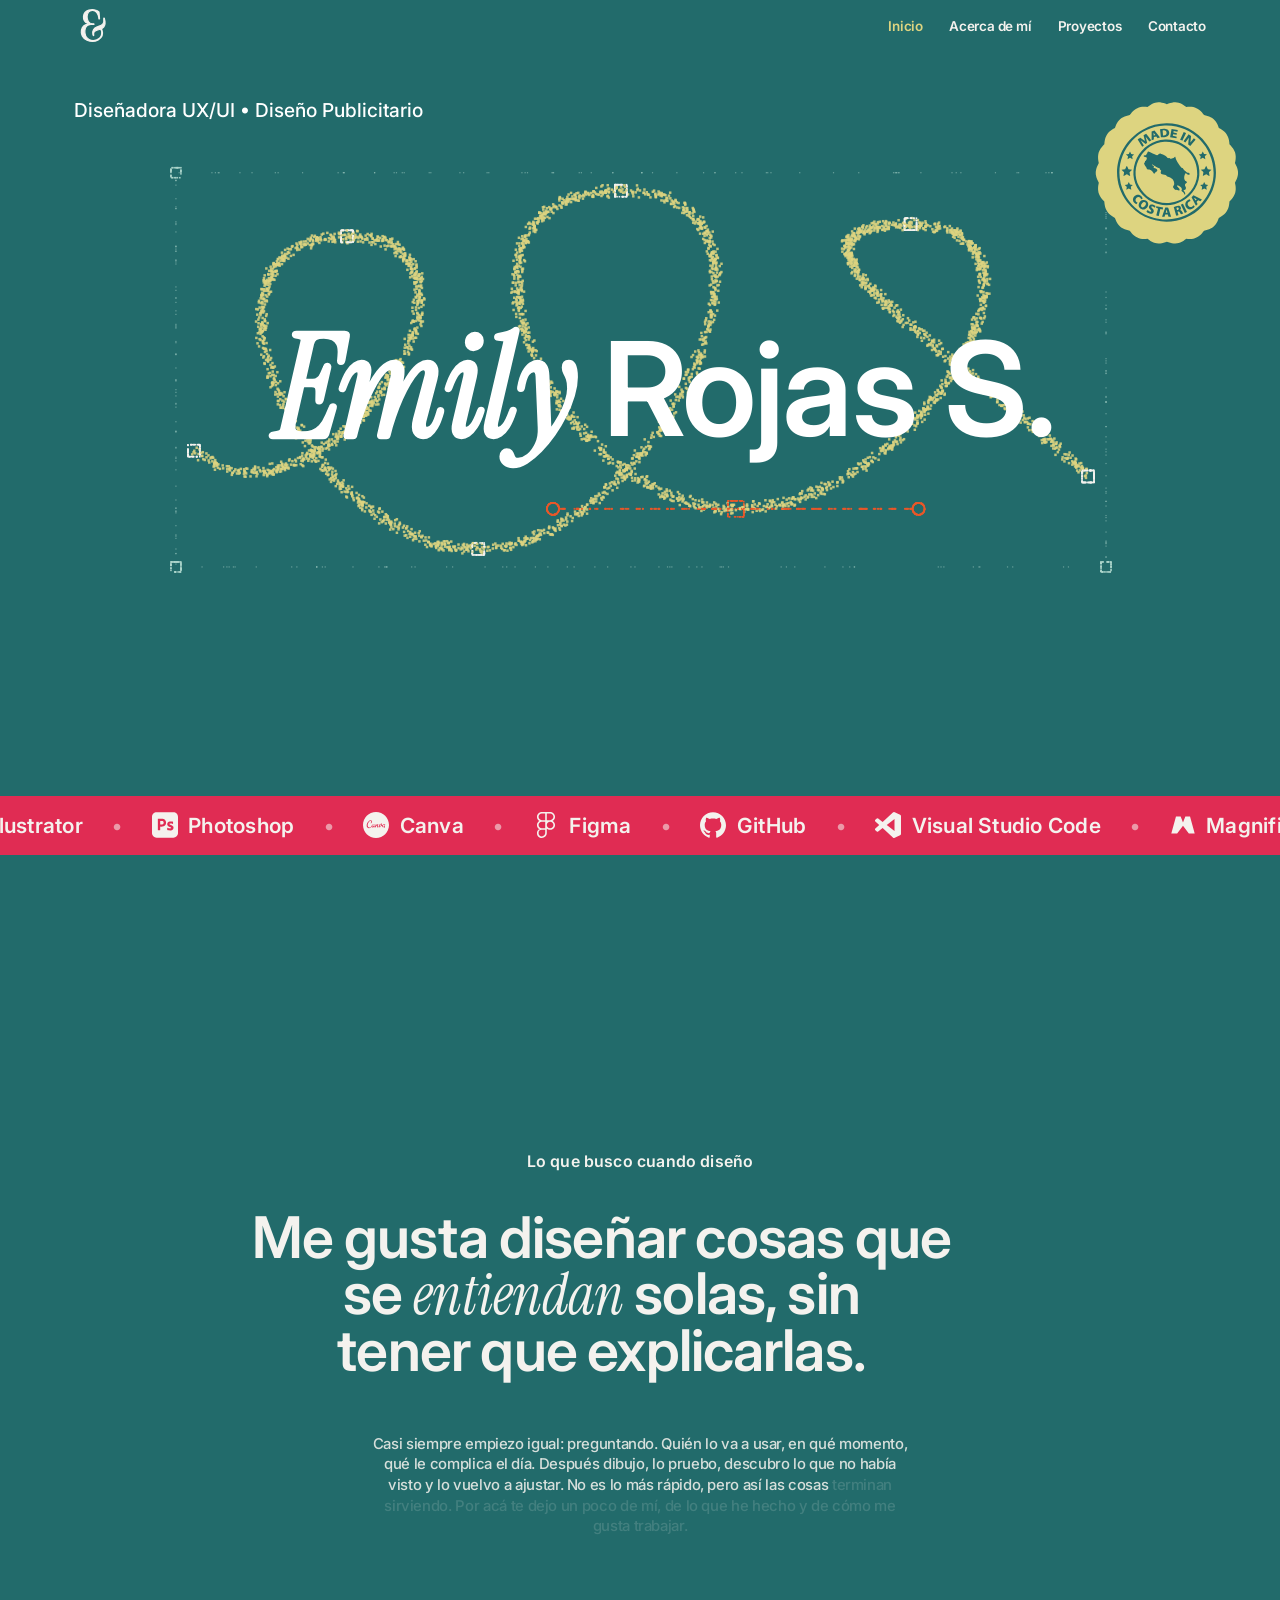
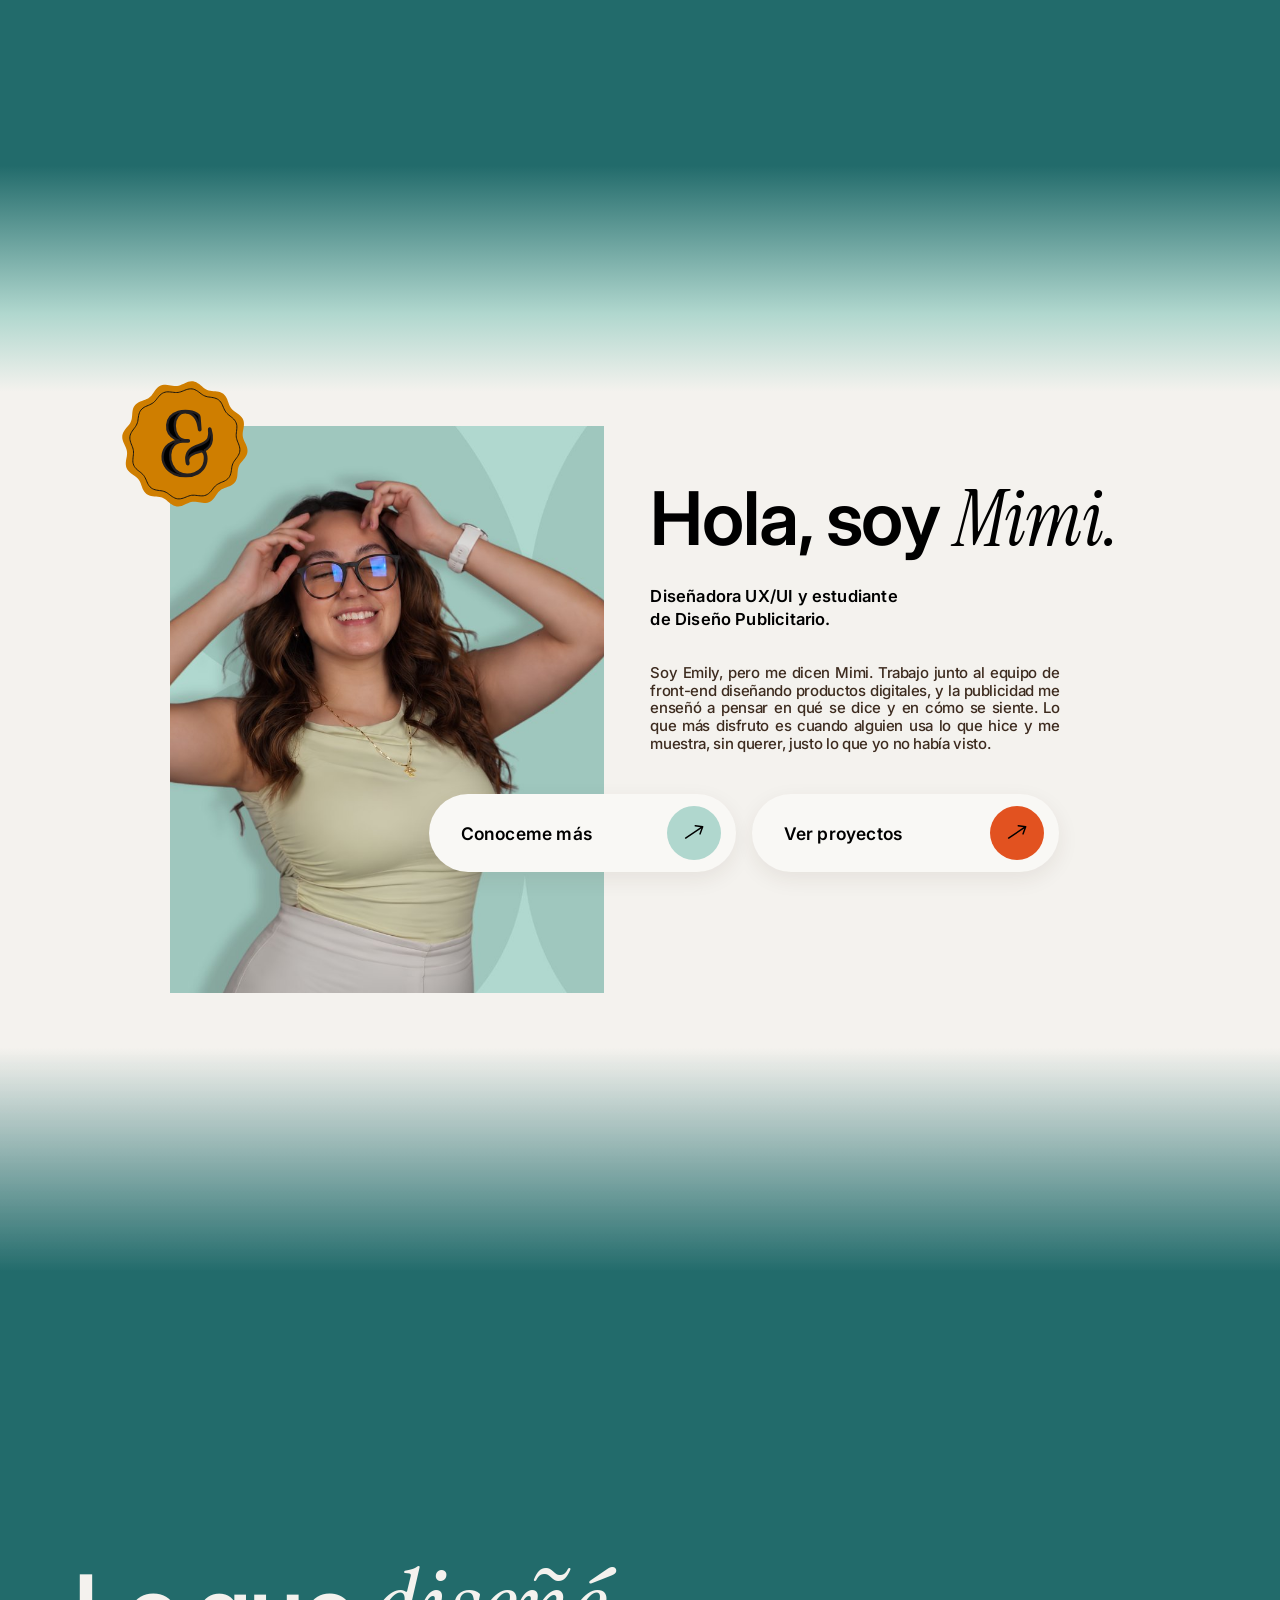
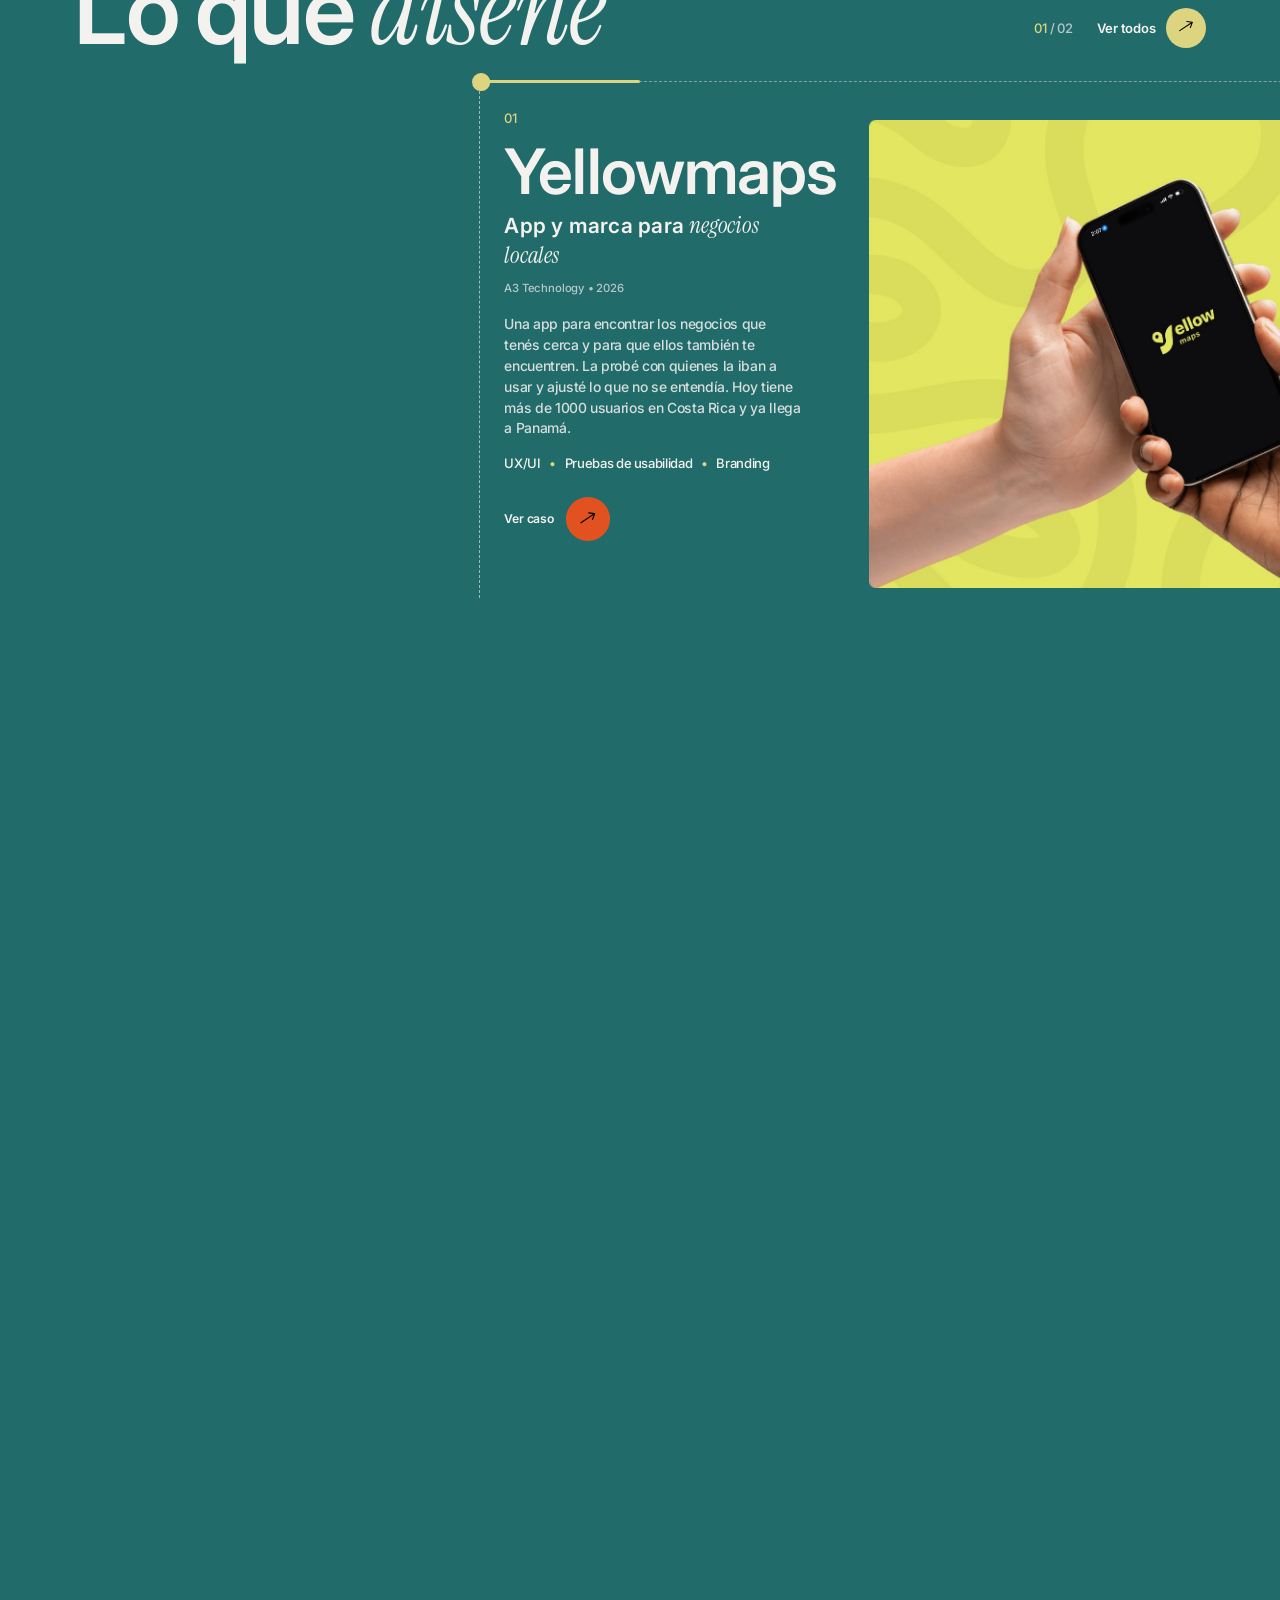
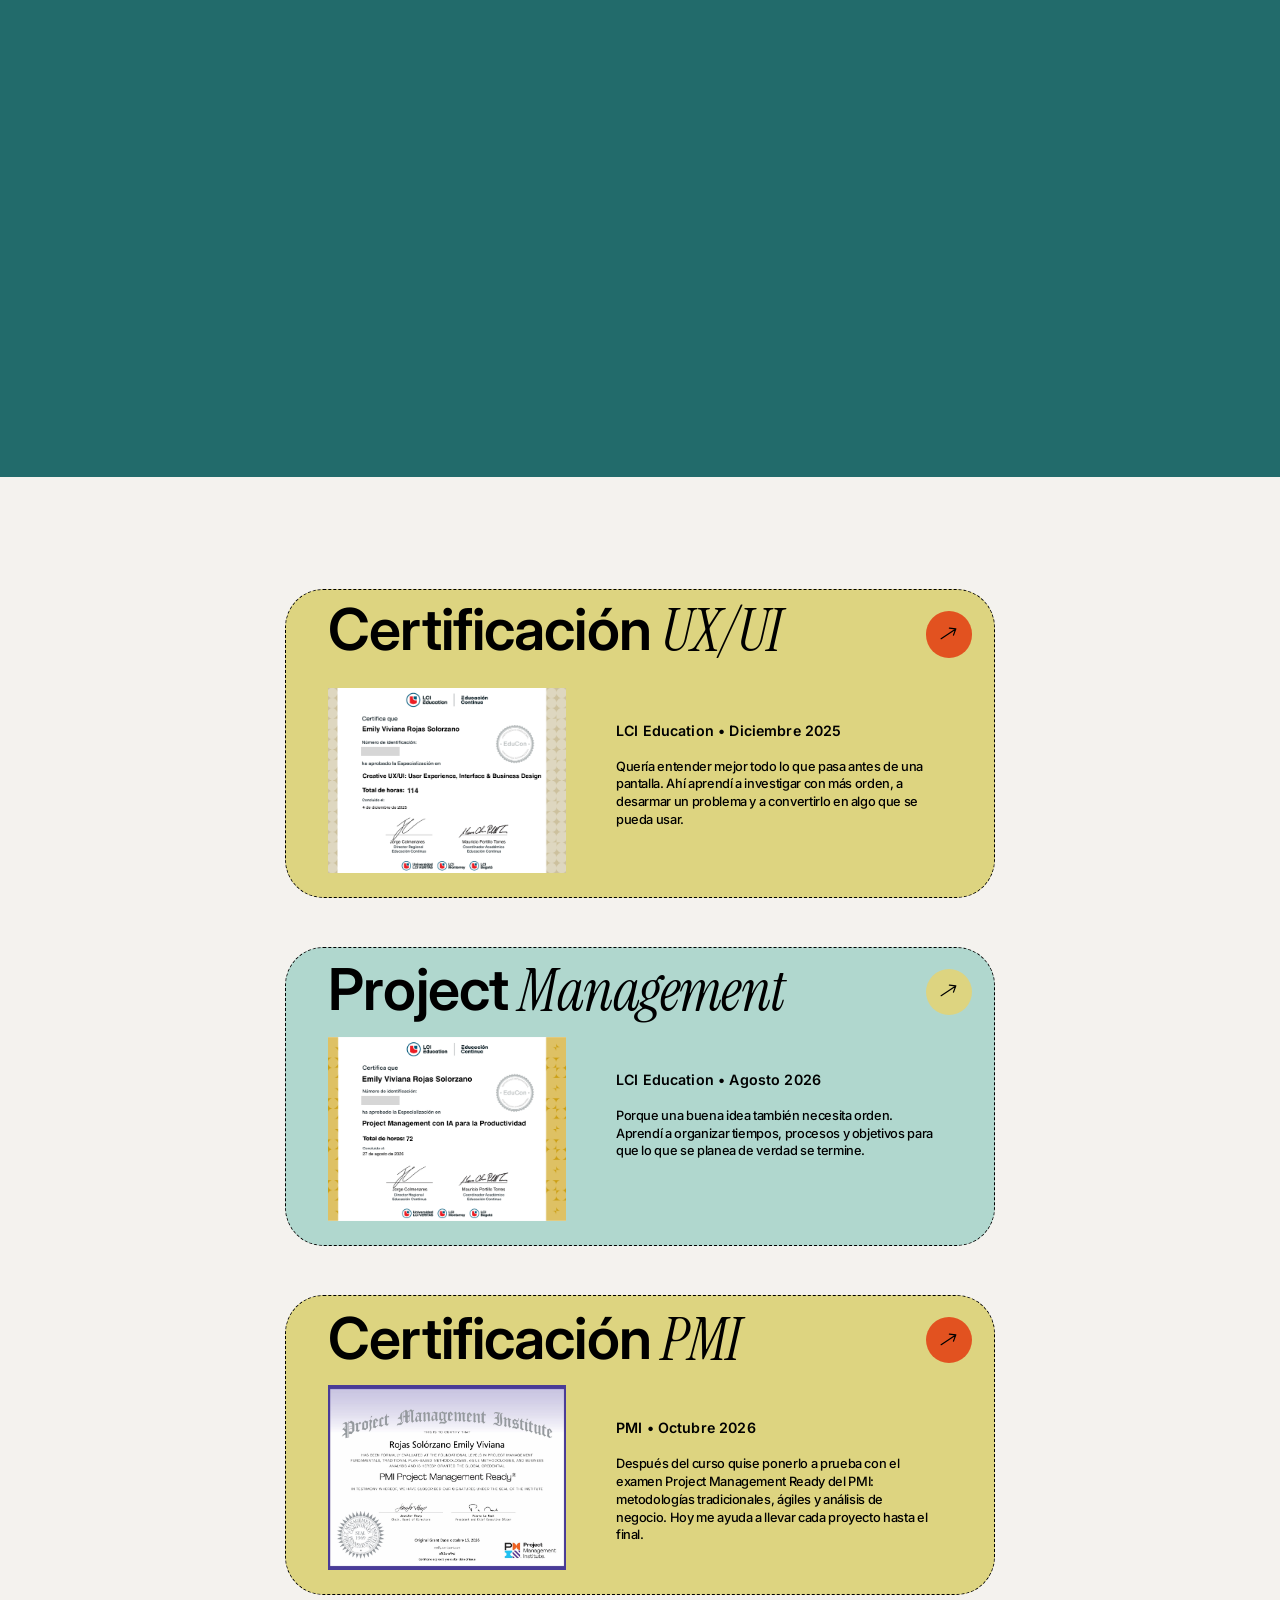
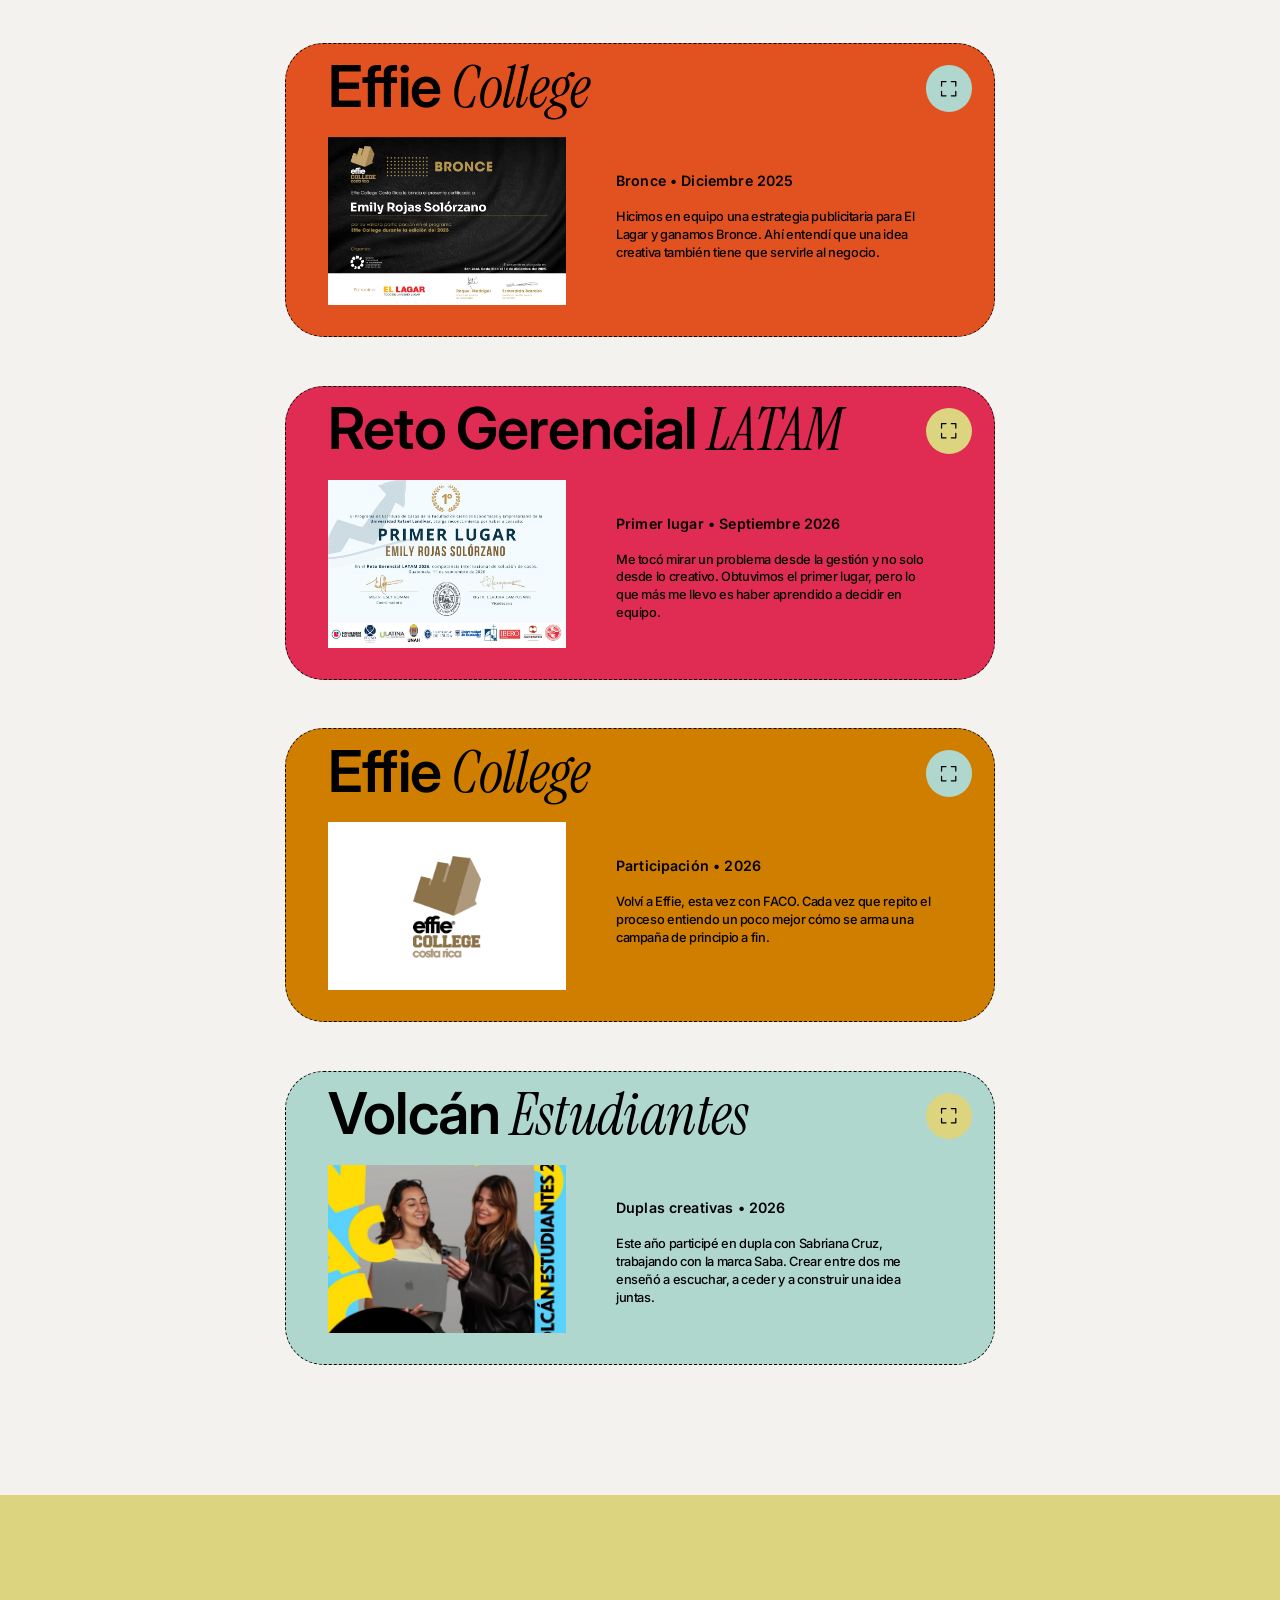
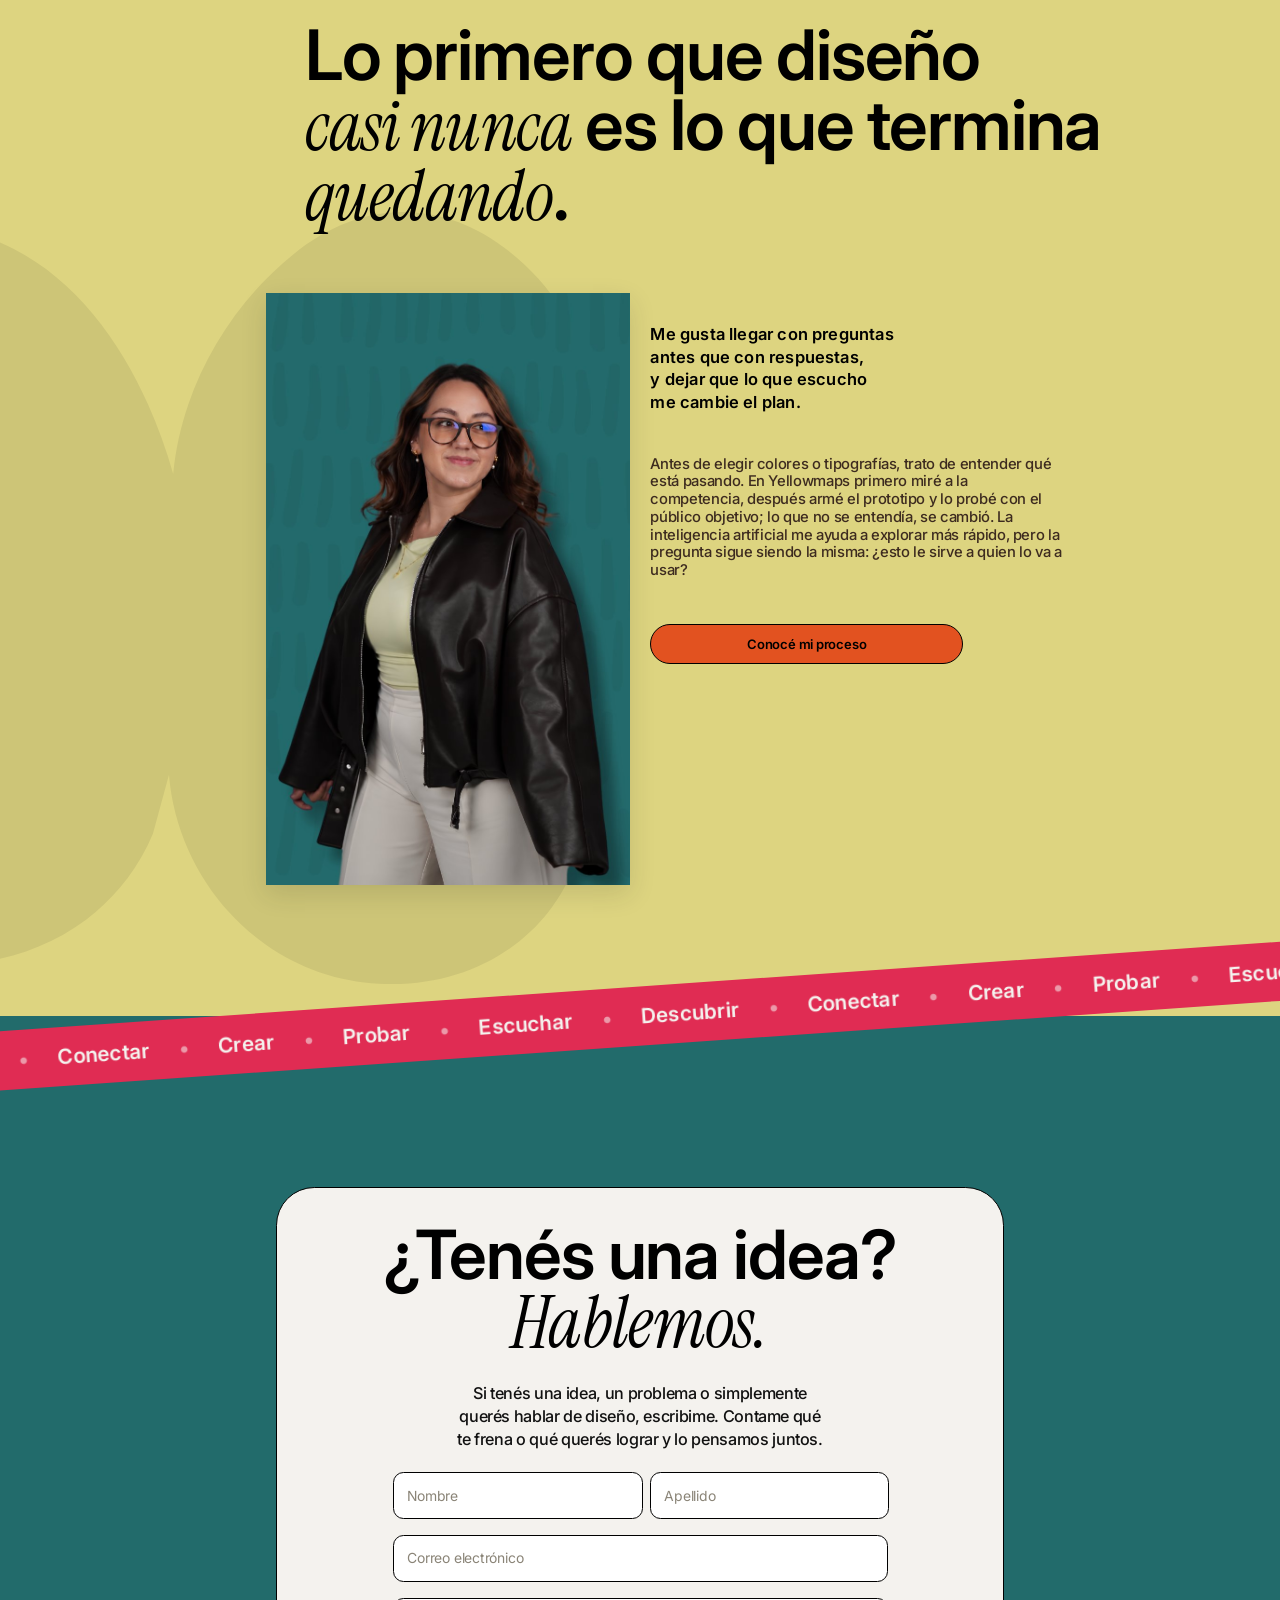
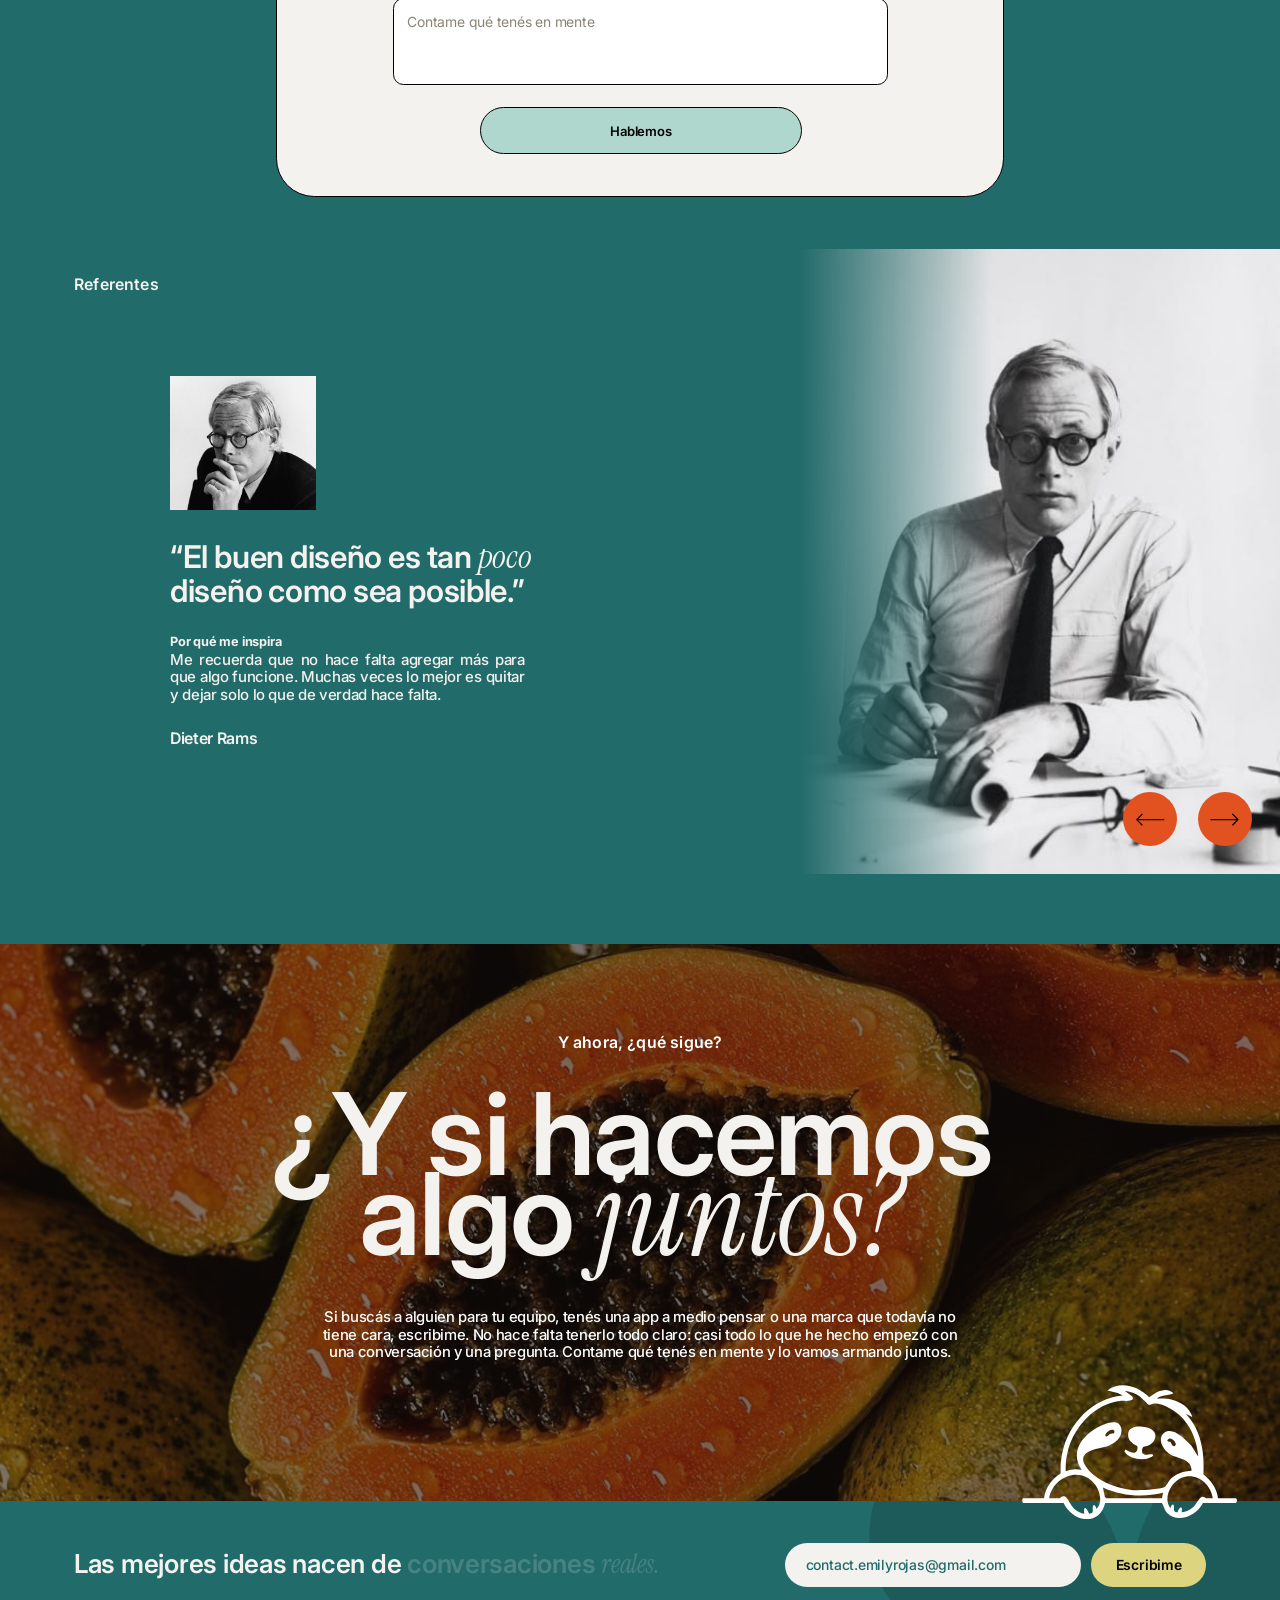
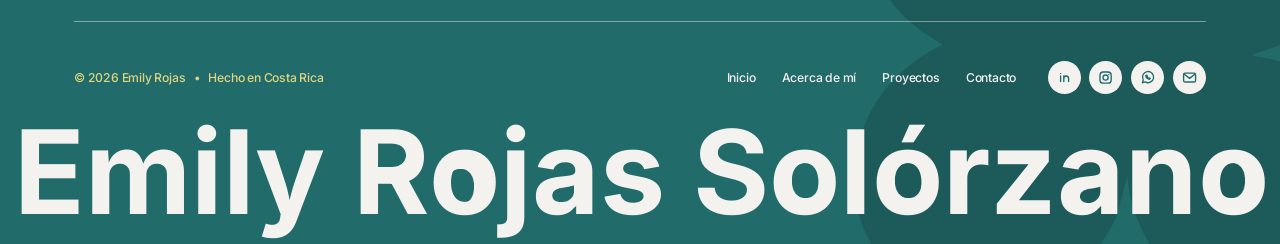
==== commit 0c695372: "mas cambios" ====
--- a/index.html
+++ b/index.html
@@ -12,7 +12,7 @@
 <link rel="preconnect" href="https://fonts.googleapis.com">
 <link rel="preconnect" href="https://fonts.gstatic.com" crossorigin>
 <link href="https://fonts.googleapis.com/css2?family=Inter:ital,wght@0,300;0,400;0,500;0,600;0,700;0,800;1,500&family=Inter+Tight:wght@400;500;700;800&family=Instrument+Serif:ital@0;1&family=Shrikhand&display=swap" rel="stylesheet">
-<link rel="stylesheet" href="assets/css/style.css?v=20261027">
+<link rel="stylesheet" href="assets/css/style.css?v=20261028">
 </head>
 <body>
 
@@ -333,6 +333,6 @@
     </div>
   </footer>
 
-<script src="assets/js/main.js?v=20261027"></script>
+<script src="assets/js/main.js?v=20261028"></script>
 </body>
 </html>
--- a/assets/css/style.css
+++ b/assets/css/style.css
@@ -360,8 +360,9 @@
   background-color: var(--wave);
   background-image: url("../img/me/emily-brazos-wave.jpg");
   background-repeat: no-repeat;
-  background-size: cover;
-  background-position: 50% 35%;
+  /* closer crop: head (with the raised hands) to the waist, centred on her, instead of the full figure */
+  background-size: 140% auto;
+  background-position: 40% 52%;
 }
 
 .about-badge {
@@ -896,7 +897,7 @@
 /* portraits come edited on a brand colour that contrasts with their section (ocean on lime here) */
 .why-photo {
   height: calc(var(--u) * 680);
-  background: var(--ocean) url("../img/me/emily-chaqueta-ocean.jpg") 50% 30% / cover no-repeat;
+  background: var(--ocean) url("../img/me/emily-chaqueta-ocean.jpg") 48% 22% / auto 118% no-repeat; /* a little closer than the full figure */
   box-shadow: var(--shadow-lift);
 }
 
@@ -2136,7 +2137,9 @@
   transform: translate(calc((1 - var(--k, 1)) * -7vw), calc((1 - var(--k, 1)) * 75vh)) rotate(calc((1 - var(--k, 1)) * -5deg));
   transition: translate 0.35s cubic-bezier(0.2, 0.7, 0.2, 1);
 }
-.fl--front { --c: #a9d2c8; --c2: #b3d8cf; color: var(--ocean); } /* lightest, in front (like the reference's pale pink) */
+/* each folder in its project's own brand colour */
+.fl--ym { --c: #e2e661; --c2: #e9ec7c; color: #161616; }   /* Yellowmaps yellow (from its logo) */
+.fl--ce { --c: #9c960b; --c2: #a8a21c; color: #fbf8ec; }   /* Ceipa olive (from its isotipo) */
 .fl:hover, .fl:focus-visible { translate: 0 calc(var(--u) * -18); }
 .fl:focus-visible { outline: none; }
 .fl:focus-visible .fl-tab { outline: 2px solid #fff; outline-offset: -6px; }
@@ -2247,28 +2250,55 @@
 .cs-kicker { margin: 0; font-size: calc(var(--u) * 14); font-weight: 500; letter-spacing: var(--tracking-small); color: var(--lime); }
 .cs-title { margin: calc(var(--u) * 14) 0 0; font-family: var(--font-display); font-size: calc(var(--u) * 210); font-weight: 600; line-height: 0.85; letter-spacing: var(--tracking-display); }
 .cs-line { margin: calc(var(--u) * 18) 0 0; font-family: var(--font-display); font-size: calc(var(--u) * 36); font-weight: 600; letter-spacing: var(--tracking-heading); }
-.cs-line em, .cs-end-line em { font-family: var(--font-serif); font-style: italic; font-weight: 400; font-size: 1.1em; letter-spacing: var(--tracking-accent); }
+.cs-line em, .cx-quote em { font-family: var(--font-serif); font-style: italic; font-weight: 400; font-size: 1.1em; letter-spacing: var(--tracking-accent); }
 @keyframes cs-zoom { from { scale: 1.18; } to { scale: 1; } }
 @keyframes cs-rise { from { opacity: 0; transform: translateY(calc(var(--u) * 50)); } to { opacity: 1; transform: none; } }
 
-.cs-body { max-width: calc(var(--u) * 1330); margin: 0 auto; padding: calc(var(--u) * 110) calc(var(--u) * 70) calc(var(--u) * 120); }
-.cs-intro { max-width: calc(var(--u) * 1000); margin: 0; font-family: var(--font-display); font-size: calc(var(--u) * 48); font-weight: 600; line-height: 1.1; letter-spacing: var(--tracking-heading); }
+.cs--ym { --brand: #e2e661; --brand-ink: #161616; }
+.cs--ce { --brand: #9c960b; --brand-ink: #fbf8ec; }
+.cs-body { max-width: calc(var(--u) * 1300); margin: 0 auto; padding: calc(var(--u) * 110) 0 calc(var(--u) * 130); }
+
+/* standard case-study layout: overview + fact sheet, then numbered sections (label pinned on the left,
+   short text and big images on the right), a full-bleed image and a "next project" banner */
+.cx-overview { display: grid; grid-template-columns: 1fr calc(var(--u) * 380); gap: calc(var(--u) * 110); align-items: start; }
+.cx-lede { margin: 0; font-family: var(--font-display); font-size: calc(var(--u) * 50); font-weight: 600; line-height: 1.08; letter-spacing: var(--tracking-heading); }
+.cx-context { max-width: calc(var(--u) * 640); margin: calc(var(--u) * 30) 0 0; font-size: calc(var(--u) * 19); line-height: 1.55; color: var(--text-body); }
+.cx-meta { margin: 0; }
+.cx-meta div { padding: calc(var(--u) * 16) 0; border-top: 1px solid rgba(0, 0, 0, 0.15); }
+.cx-meta div:last-child { border-bottom: 1px solid rgba(0, 0, 0, 0.15); }
+.cx-meta dt { font-size: calc(var(--u) * 14); letter-spacing: var(--tracking-small); color: var(--text-body); }
+.cx-meta dd { margin: calc(var(--u) * 4) 0 0; font-size: calc(var(--u) * 18); font-weight: 600; line-height: 1.35; }
+
+.cx-sec { display: grid; grid-template-columns: calc(var(--u) * 300) 1fr; gap: calc(var(--u) * 60); margin-top: calc(var(--u) * 130); padding-top: calc(var(--u) * 28); border-top: 1px solid rgba(0, 0, 0, 0.15); }
+.cx-label { position: sticky; top: calc(var(--u) * 40); align-self: start; }
+.cx-label span { display: inline-grid; place-items: center; width: calc(var(--u) * 46); height: calc(var(--u) * 46); border-radius: 50%; background: var(--brand); color: var(--brand-ink); font-size: calc(var(--u) * 15); font-weight: 600; letter-spacing: var(--tracking-small); }
+.cx-label h3 { margin: calc(var(--u) * 18) 0 0; font-family: var(--font-display); font-size: calc(var(--u) * 44); font-weight: 600; line-height: 1; letter-spacing: var(--tracking-heading); }
+.cx-text { max-width: calc(var(--u) * 780); margin: 0 0 calc(var(--u) * 40); font-size: calc(var(--u) * 22); line-height: 1.5; }
+.cx-sub { margin: calc(var(--u) * 56) 0 calc(var(--u) * 20); font-family: var(--font-display); font-size: calc(var(--u) * 26); font-weight: 600; letter-spacing: var(--tracking-kicker); }
+.cx-sub::before { content: ""; display: inline-block; width: calc(var(--u) * 12); height: calc(var(--u) * 12); margin-right: calc(var(--u) * 12); border-radius: 50%; background: var(--brand); box-shadow: 0 0 0 1px rgba(0, 0, 0, 0.12); vertical-align: middle; }
+.cx-steps { display: grid; grid-template-columns: repeat(4, minmax(0, 1fr)); gap: calc(var(--u) * 16); margin: 0; padding: 0; list-style: none; }
+.cx-steps li { padding: calc(var(--u) * 22) calc(var(--u) * 20) calc(var(--u) * 26); border-radius: var(--radius-media); background: color-mix(in srgb, var(--brand) 22%, #fff); font-size: calc(var(--u) * 18); font-weight: 600; line-height: 1.3; }
+.cx-steps span { display: block; margin-bottom: calc(var(--u) * 26); font-size: calc(var(--u) * 14); font-weight: 500; opacity: 0.6; }
+.pj-stats.cx-stats { margin: 0; padding: 0 calc(var(--u) * 30); border: 0; border-radius: var(--radius-media); background: var(--brand); color: var(--brand-ink); }
+.pj-stats.cx-stats div { border-color: color-mix(in srgb, var(--brand-ink) 25%, transparent); }
+.pj-stats.cx-stats span { color: inherit; opacity: 0.8; }
+.cx-quote { max-width: calc(var(--u) * 820); margin: calc(var(--u) * 50) 0 0; font-family: var(--font-display); font-size: calc(var(--u) * 40); font-weight: 600; line-height: 1.12; letter-spacing: var(--tracking-heading); }
+.cx-quote em { color: inherit; }
+.cx-bleed { width: 100vw; margin: calc(var(--u) * 130) 0 0 calc(50% - 50vw); overflow: hidden; cursor: zoom-in; }
+.cx-bleed img { display: block; width: 100%; height: 86vh; object-fit: cover; }
+/* next project: a full-width banner in that project's colour */
+.cx-next { display: grid; grid-template-columns: 1fr 1.2fr; width: 100%; min-height: 70vh; padding: 0; border: 0; background: var(--next, var(--ocean)); color: var(--next-ink, var(--paper)); font: inherit; text-align: left; cursor: pointer; }
+.cs--ym .cx-next { --next: #9c960b; --next-ink: #fbf8ec; }
+.cs--ce .cx-next { --next: #e2e661; --next-ink: #161616; }
+.cx-next-copy { display: flex; flex-direction: column; justify-content: center; align-items: flex-start; padding: calc(var(--u) * 85); }
+.cx-next-copy > span { font-size: calc(var(--u) * 16); letter-spacing: var(--tracking-small); opacity: 0.8; }
+.cx-next-copy b { margin: calc(var(--u) * 10) 0 calc(var(--u) * 36); font-family: var(--font-display); font-size: calc(var(--u) * 130); font-weight: 600; line-height: 0.9; letter-spacing: var(--tracking-display); }
+.cx-next-copy .pill-icon { width: calc(var(--u) * 64); height: calc(var(--u) * 64); transition: transform 0.3s ease; }
+.cx-next-img { overflow: hidden; }
+.cx-next-img img { display: block; width: 100%; height: 100%; object-fit: cover; transition: scale 0.8s cubic-bezier(0.2, 0.7, 0.2, 1); }
+.cx-next:hover .pill-icon, .cx-next:focus-visible .pill-icon { transform: rotate(45deg); }
+.cx-next:hover .cx-next-img img { scale: 1.04; }
 .pj-stats.cs-facts { grid-template-columns: repeat(3, minmax(0, 1fr)); margin-top: calc(var(--u) * 64); }
-.cs-ch { margin-top: calc(var(--u) * 130); }
-.cs-ch-label {
-  display: flex;
-  align-items: baseline;
-  gap: calc(var(--u) * 16);
-  margin: 0 0 calc(var(--u) * 30);
-  padding-top: calc(var(--u) * 22);
-  border-top: 1px dashed var(--black);
-  font-family: var(--font-display);
-  font-size: calc(var(--u) * 60);
-  font-weight: 600;
-  line-height: 1;
-  letter-spacing: var(--tracking-display);
-}
-.cs-ch-label span { font-family: var(--font-sans); font-size: calc(var(--u) * 15); font-weight: 500; letter-spacing: var(--tracking-small); color: var(--ocean); }
 .cs-full, .cs-pair figure { margin: 0; overflow: hidden; isolation: isolate; border-radius: var(--radius-media); background: var(--tone-soft); cursor: zoom-in; }
 .cs-full { margin-bottom: calc(var(--u) * 22); }
 .cs-pair { display: flex; gap: calc(var(--u) * 22); margin-bottom: calc(var(--u) * 22); }
@@ -2287,13 +2317,6 @@
 .cs-logo-svg :nth-child(6) { transition-delay: 1.1s; }
 @media (prefers-reduced-motion: reduce) { .cs-logo-svg * { stroke-dashoffset: 0; transition: none; } .cs-hero-img, .cs-hero-copy { animation: none; } }
 
-.cs-end { display: grid; grid-template-columns: 1fr auto; align-items: end; gap: calc(var(--u) * 60); margin-top: calc(var(--u) * 140); padding-top: calc(var(--u) * 50); border-top: 1px dashed var(--black); }
-.cs-end-line { max-width: calc(var(--u) * 760); margin: 0; font-family: var(--font-display); font-size: calc(var(--u) * 44); font-weight: 600; line-height: 1.08; letter-spacing: var(--tracking-heading); }
-.cs-next { display: grid; grid-template-columns: auto auto; align-items: center; column-gap: calc(var(--u) * 22); padding: 0; border: 0; background: none; color: var(--black); font: inherit; text-align: left; cursor: pointer; }
-.cs-next span { grid-column: 1; font-size: calc(var(--u) * 13); letter-spacing: var(--tracking-small); color: var(--text-body); }
-.cs-next b { grid-column: 1; font-family: var(--font-display); font-size: calc(var(--u) * 64); font-weight: 600; line-height: 1; letter-spacing: var(--tracking-display); }
-.cs-next .pill-icon { grid-column: 2; grid-row: 1 / 3; width: calc(var(--u) * 64); height: calc(var(--u) * 64); transition: transform 0.3s ease; }
-.cs-next:hover .pill-icon, .cs-next:focus-visible .pill-icon { transform: rotate(45deg); }
 
 /* ---------- Shared components ----------
    One look per role across every page. Positions and sizes stay in each section's own rules;
@@ -2461,21 +2484,38 @@
   .cs-kicker { font-size: 11px; }
   .cs-title { font-size: 21vw; }
   .cs-line { font-size: 20px; }
-  .cs-body { padding: 48px 16px 56px; }
-  .cs-intro { font-size: 26px; }
+  .cs-body { padding: 44px 16px 64px; }
+  .cx-overview { grid-template-columns: 1fr; gap: 32px; }
+  .cx-lede { font-size: 28px; }
+  .cx-context { margin-top: 16px; font-size: 16px; }
+  .cx-meta dt { font-size: 12px; }
+  .cx-meta dd { font-size: 15px; }
+  .cx-sec { grid-template-columns: 1fr; gap: 20px; margin-top: 64px; padding-top: 20px; }
+  .cx-label { position: static; display: flex; align-items: center; gap: 12px; }
+  .cx-label span { width: 34px; height: 34px; font-size: 12px; }
+  .cx-label h3 { margin: 0; font-size: 30px; }
+  .cx-text { margin-bottom: 24px; font-size: 17px; }
+  .cx-sub { margin: 36px 0 12px; font-size: 20px; }
+  .cx-sub::before { width: 10px; height: 10px; margin-right: 10px; }
+  .cx-steps { grid-template-columns: 1fr 1fr; gap: 8px; }
+  .cx-steps li { padding: 14px 14px 18px; font-size: 15px; border-radius: var(--radius-media-m); }
+  .cx-steps span { margin-bottom: 14px; font-size: 12px; }
+  .pj-stats.cx-stats { padding: 0 18px; border-radius: var(--radius-media-m); }
+  .pj-stats.cx-stats div:nth-child(n + 2) { border-top-color: color-mix(in srgb, var(--brand-ink) 25%, transparent); }
+  .cx-quote { margin-top: 28px; font-size: 24px; }
+  .cx-bleed { margin-top: 64px; }
+  .cx-bleed img { height: 50svh; }
+  .cx-next { grid-template-columns: 1fr; min-height: 0; }
+  .cx-next-copy { padding: 36px 20px; }
+  .cx-next-copy b { margin: 6px 0 22px; font-size: 56px; }
+  .cx-next-copy .pill-icon { width: 48px; height: 48px; }
+  .cx-next-img { height: 240px; }
   .pj-stats.cs-facts { grid-template-columns: 1fr; margin-top: 32px; }
   .pj-stats.cs-facts div:nth-child(n) { padding: 16px 0; border-left: 0; border-top: 0; }
   .pj-stats.cs-facts div:nth-child(n + 2) { border-top: 1px solid var(--black); }
-  .cs-ch { margin-top: 64px; }
-  .cs-ch-label { font-size: 34px; margin-bottom: 18px; padding-top: 16px; }
-  .cs-ch-label span { font-size: 11px; }
   .cs-full, .cs-pair figure, .cs-logo { border-radius: var(--radius-media-m); }
   .cs-full, .cs-pair, .cs-logo { margin-bottom: 8px; }
   .cs-pair { gap: 8px; }
-  .cs-end { grid-template-columns: 1fr; gap: 28px; margin-top: 72px; padding-top: 28px; }
-  .cs-end-line { font-size: 26px; }
-  .cs-next b { font-size: 40px; }
-  .cs-next .pill-icon { width: 48px; height: 48px; }
   /* phones: no pinning, the track is a native swipe strip */
   .hs-stage { position: static; height: auto; padding-top: 0; padding-bottom: 0; gap: 28px; overflow: visible; }
   .hs-meta { gap: 14px; margin-bottom: 4px; }
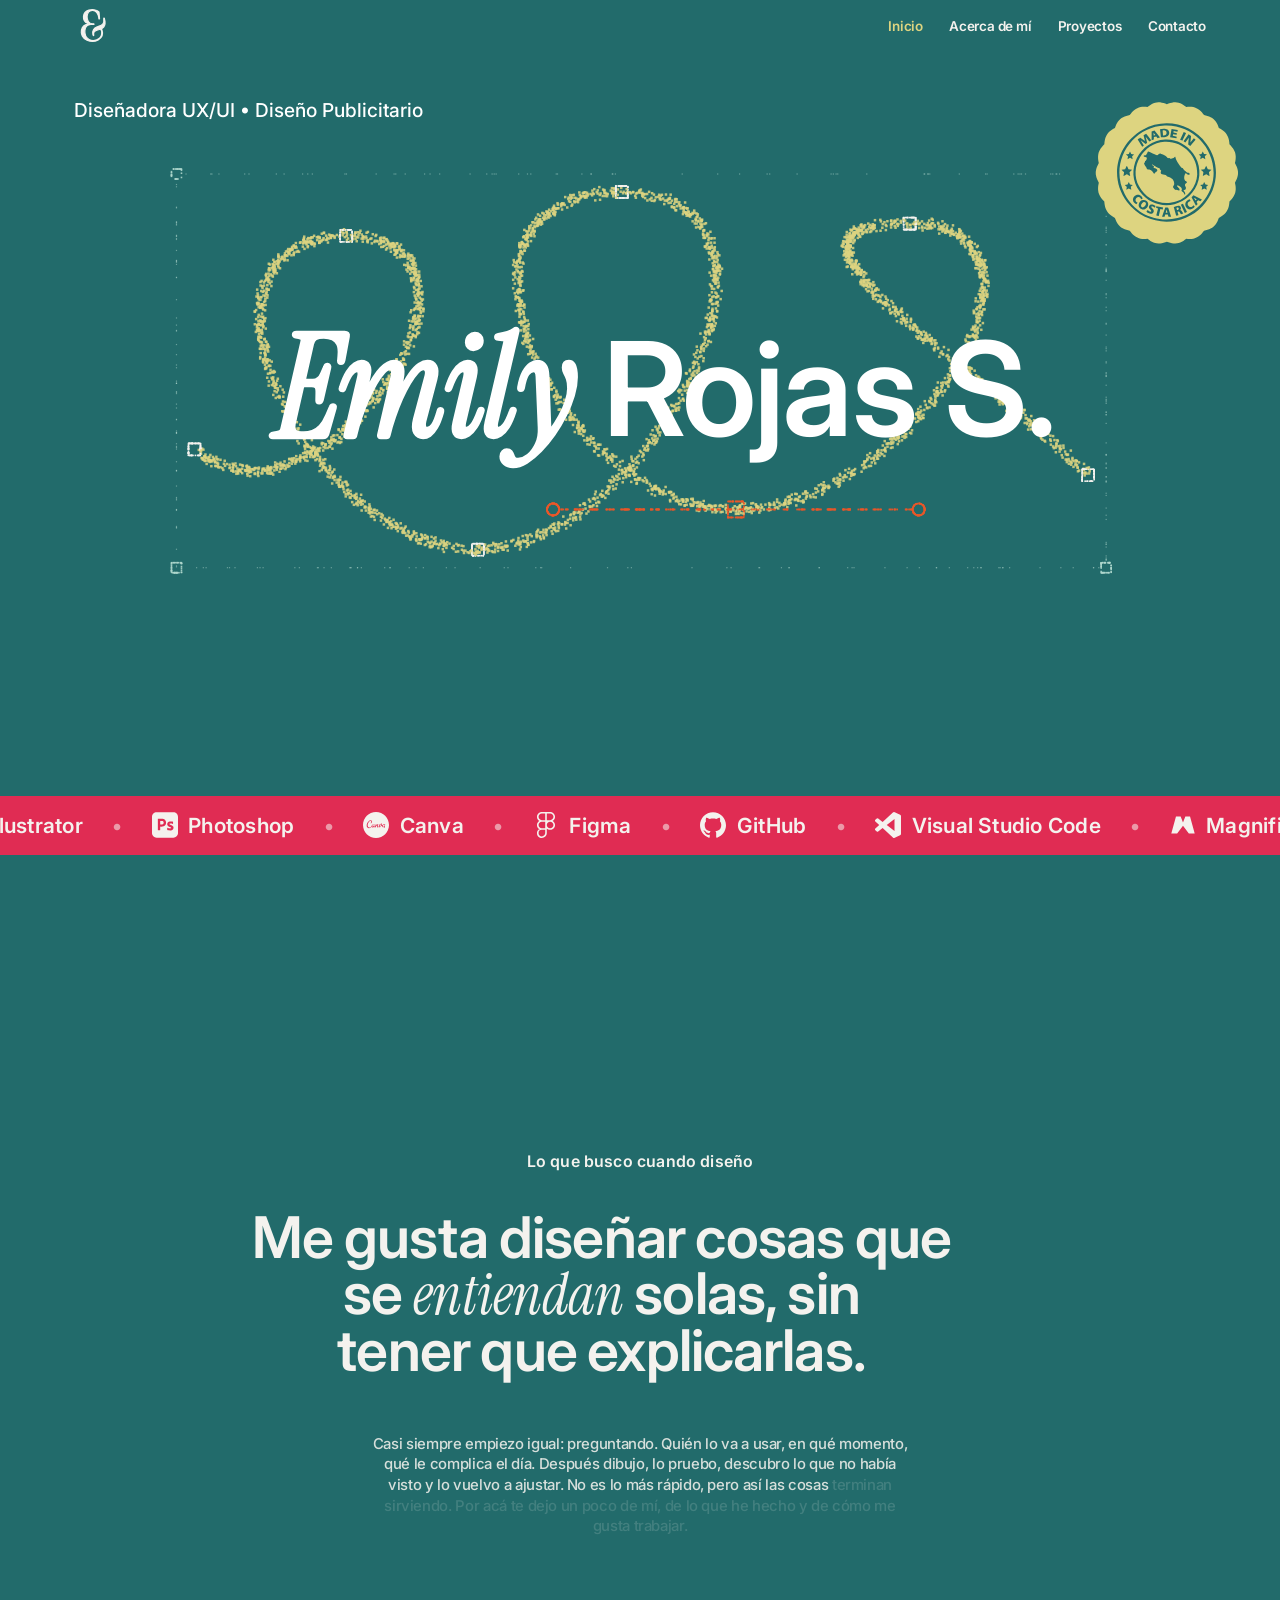
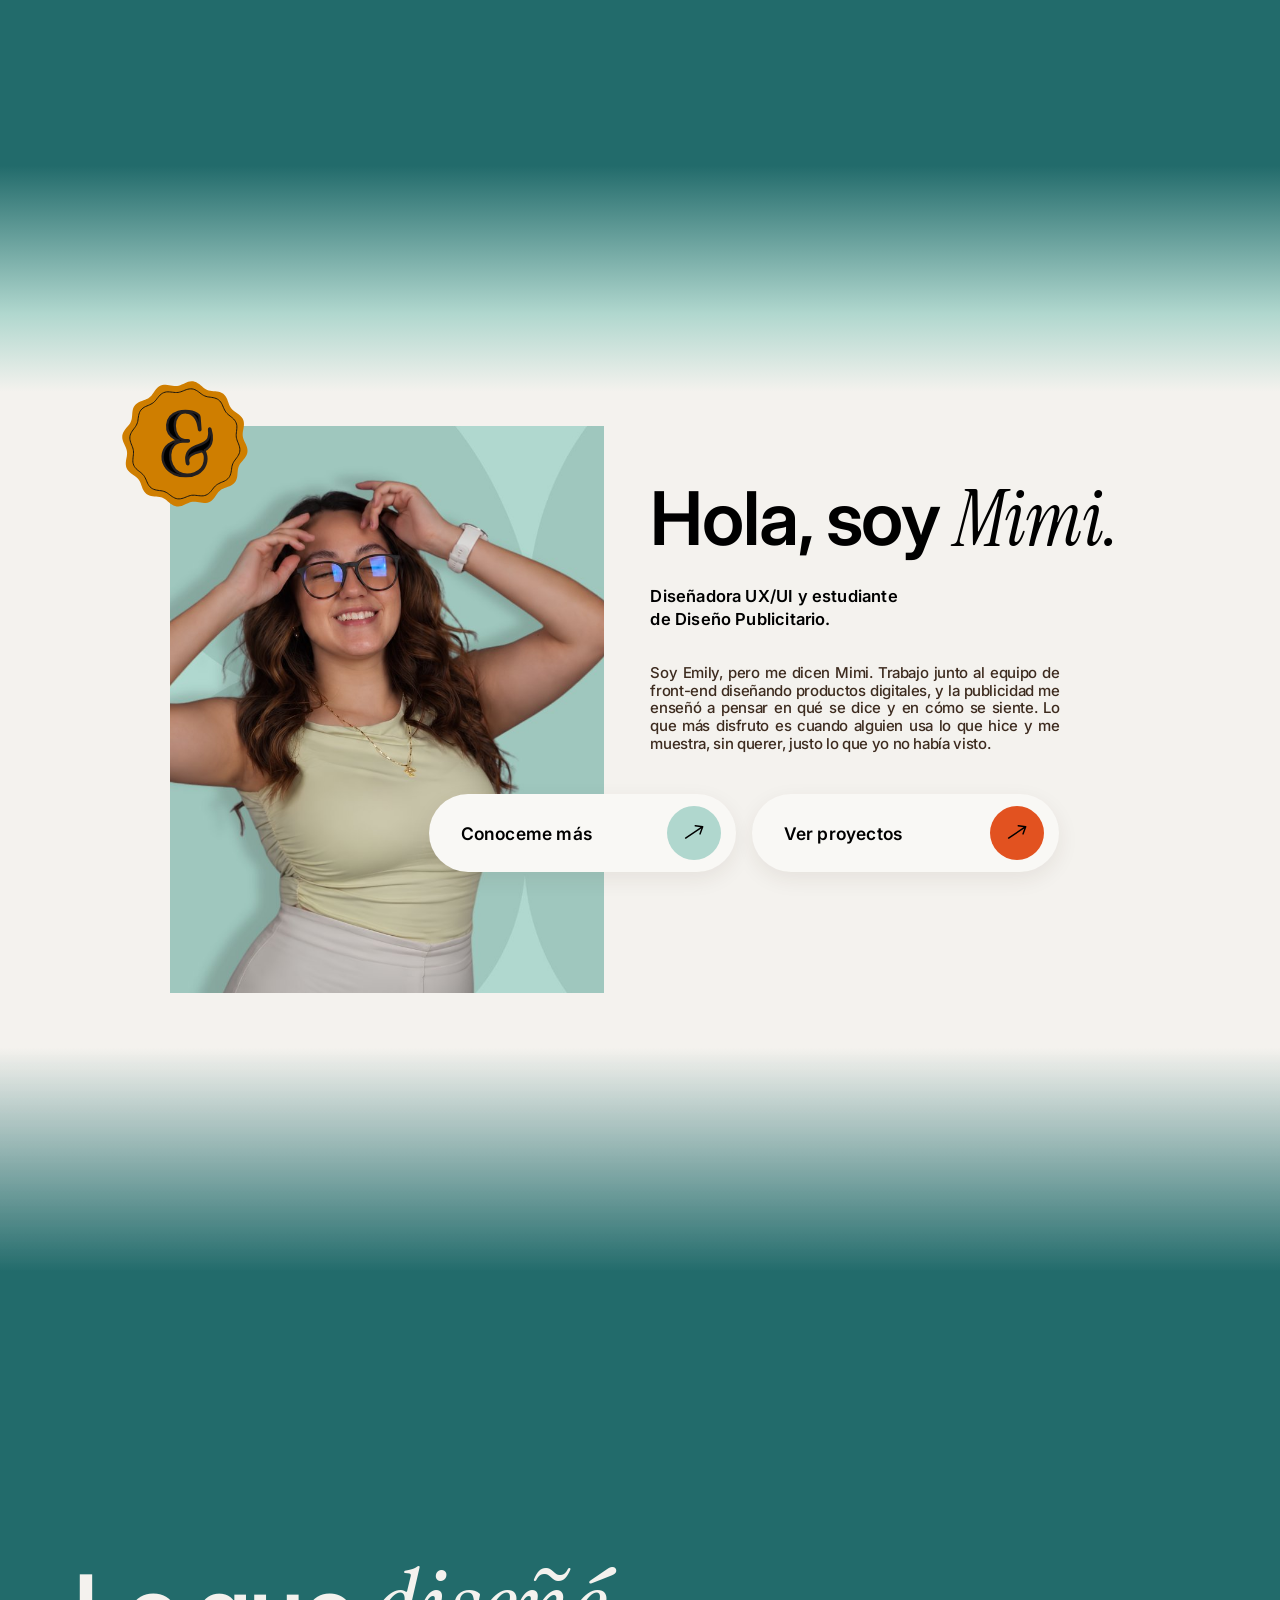
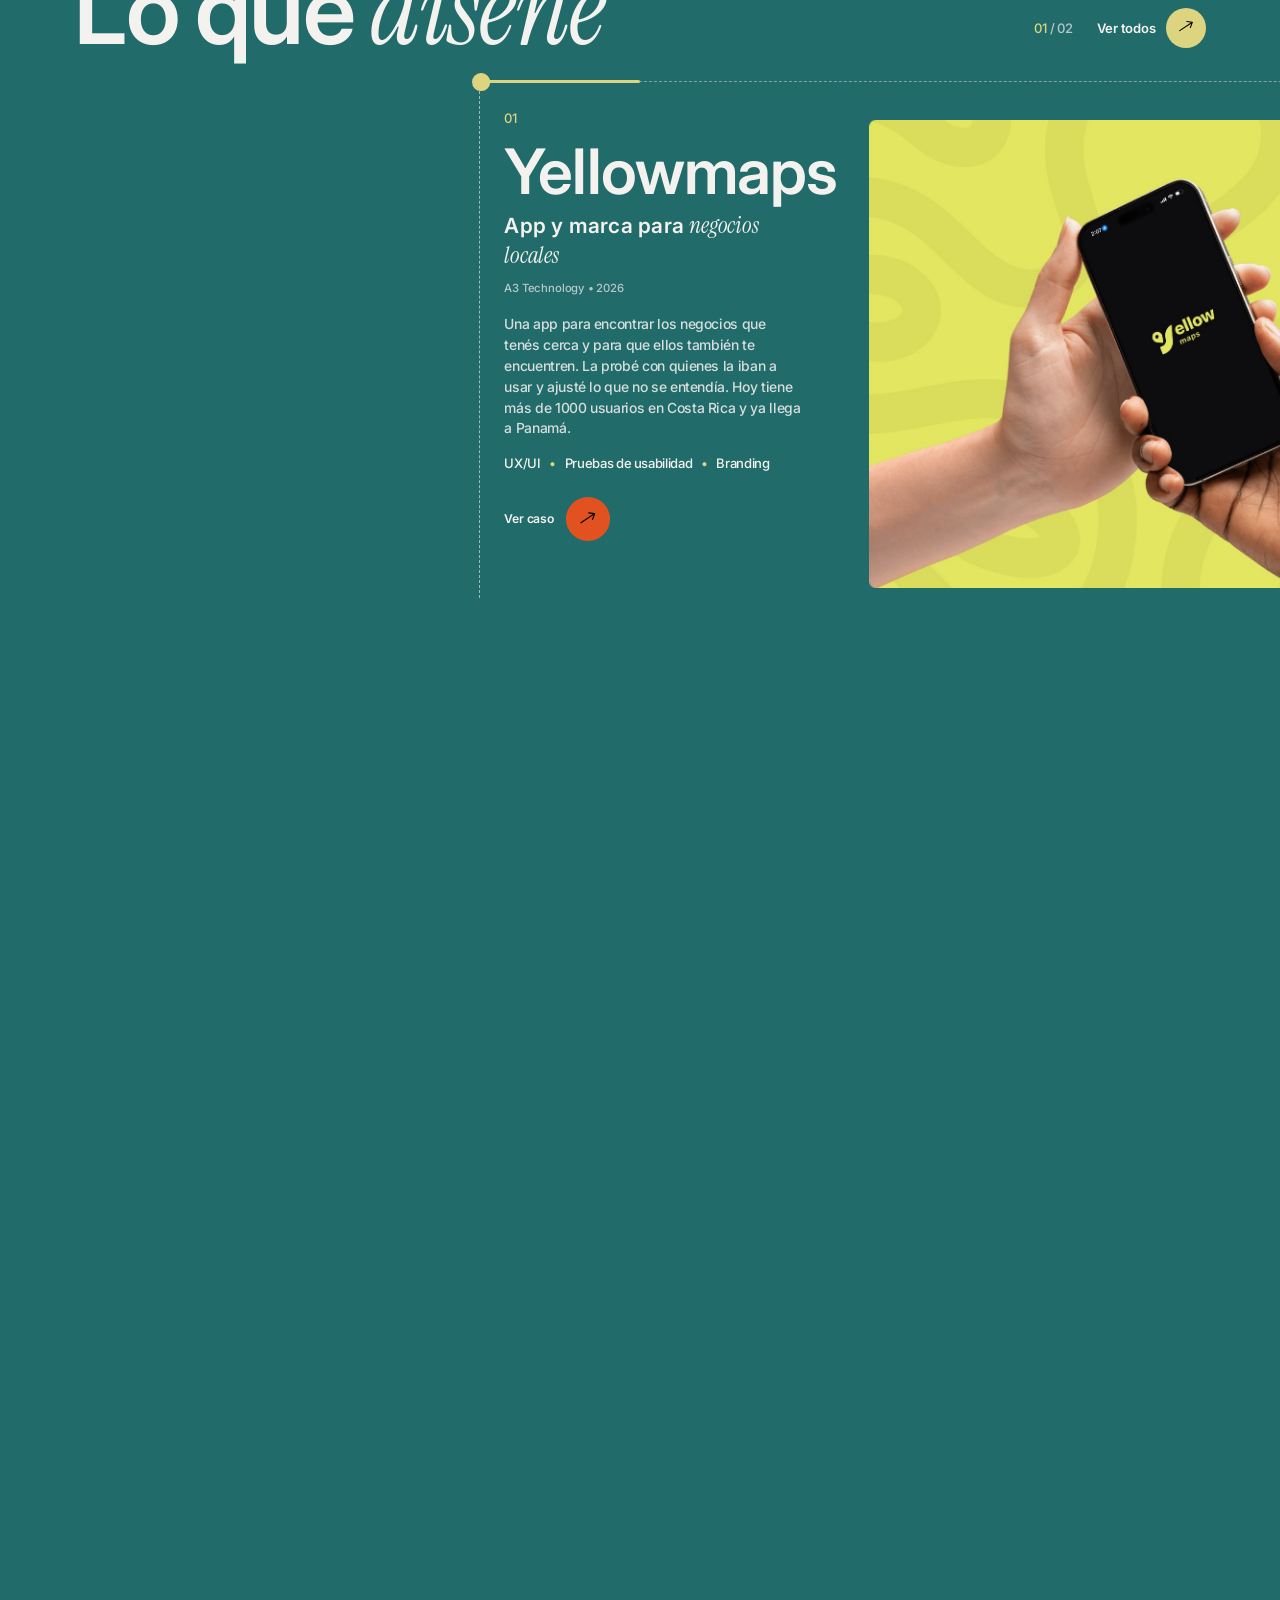
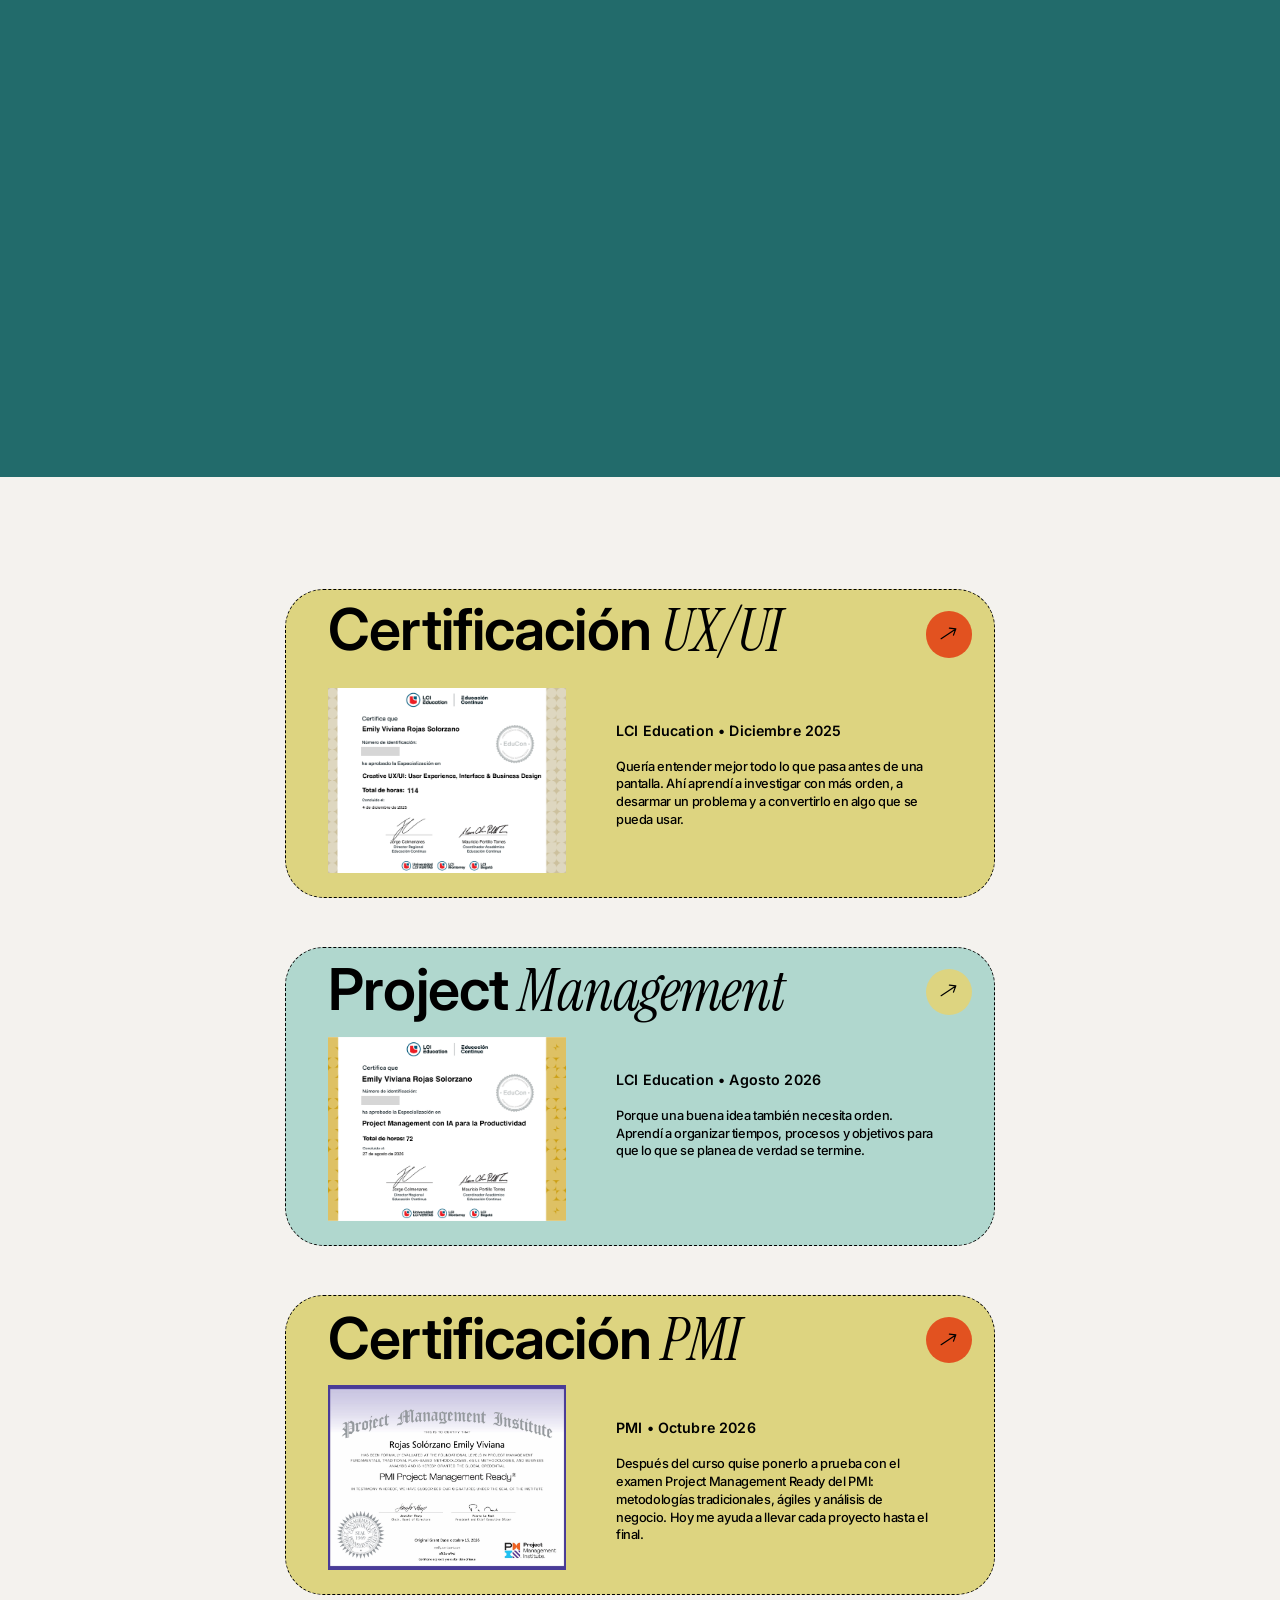
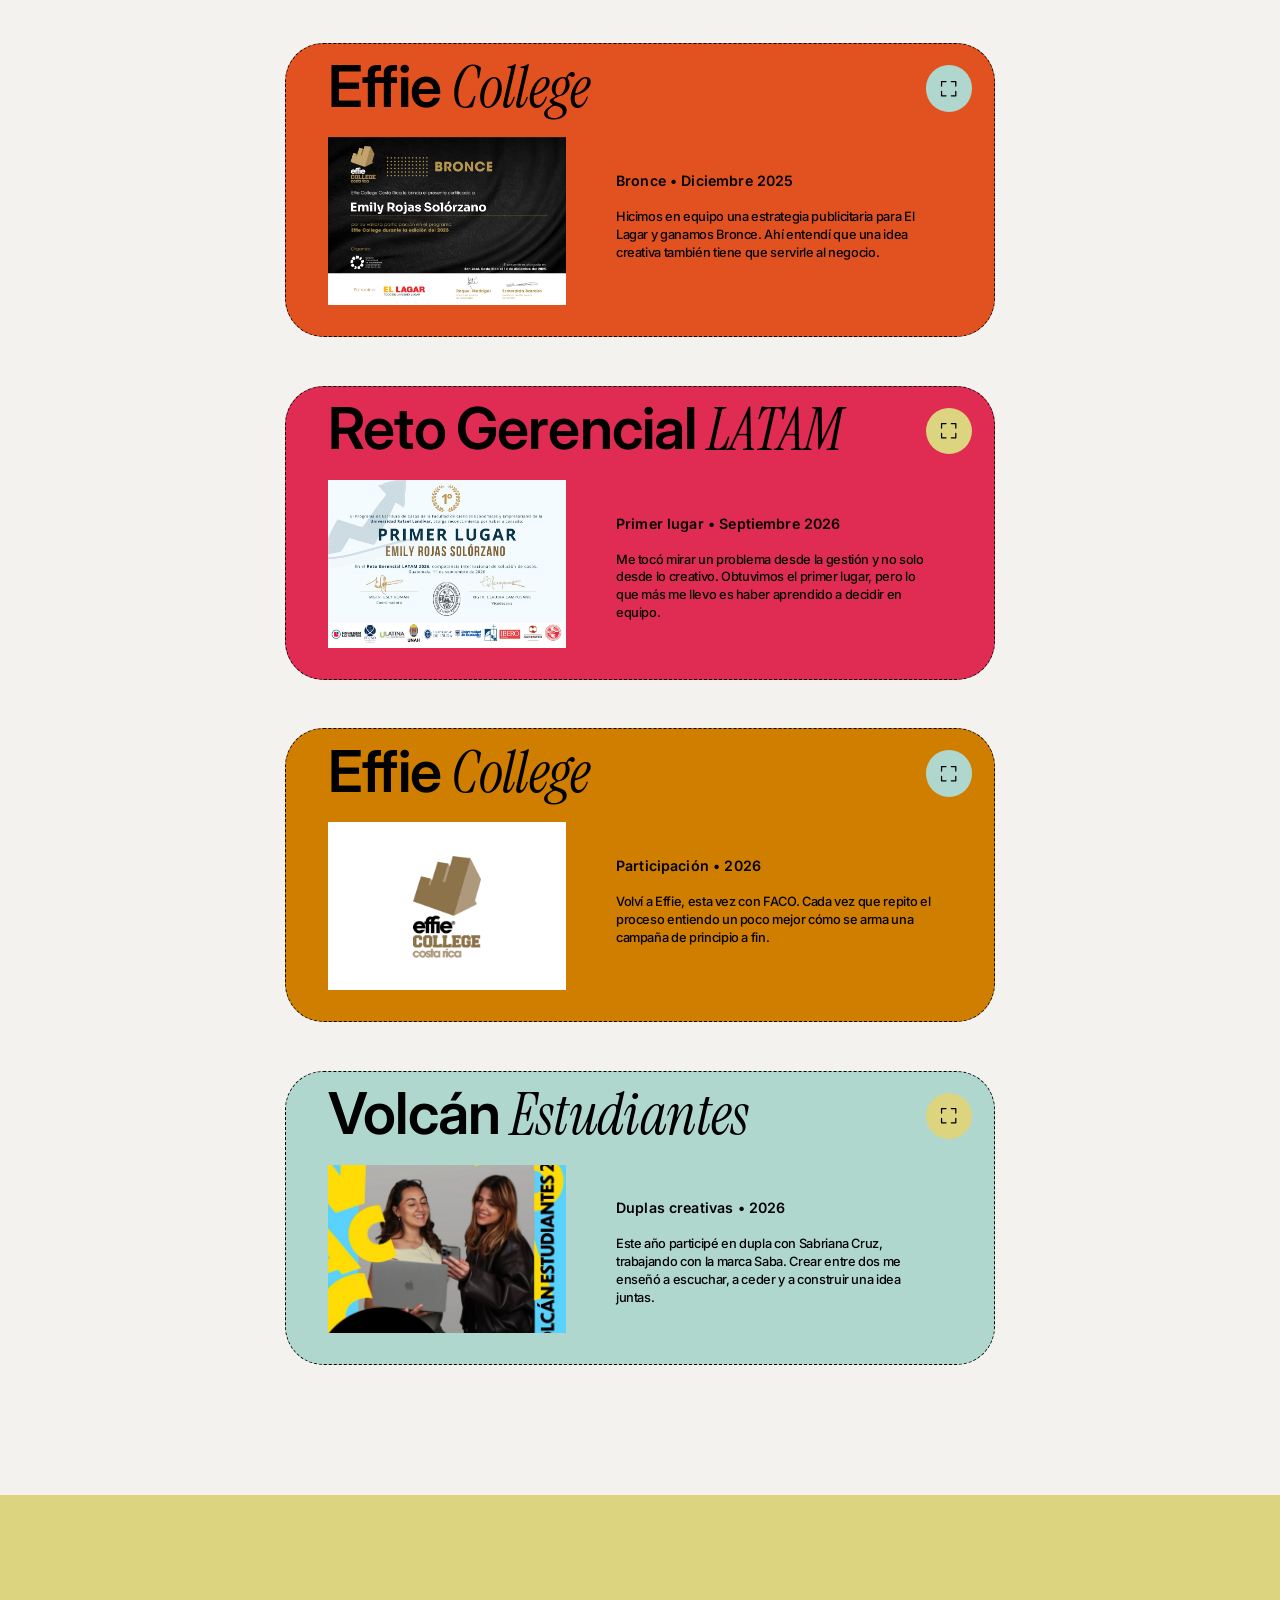
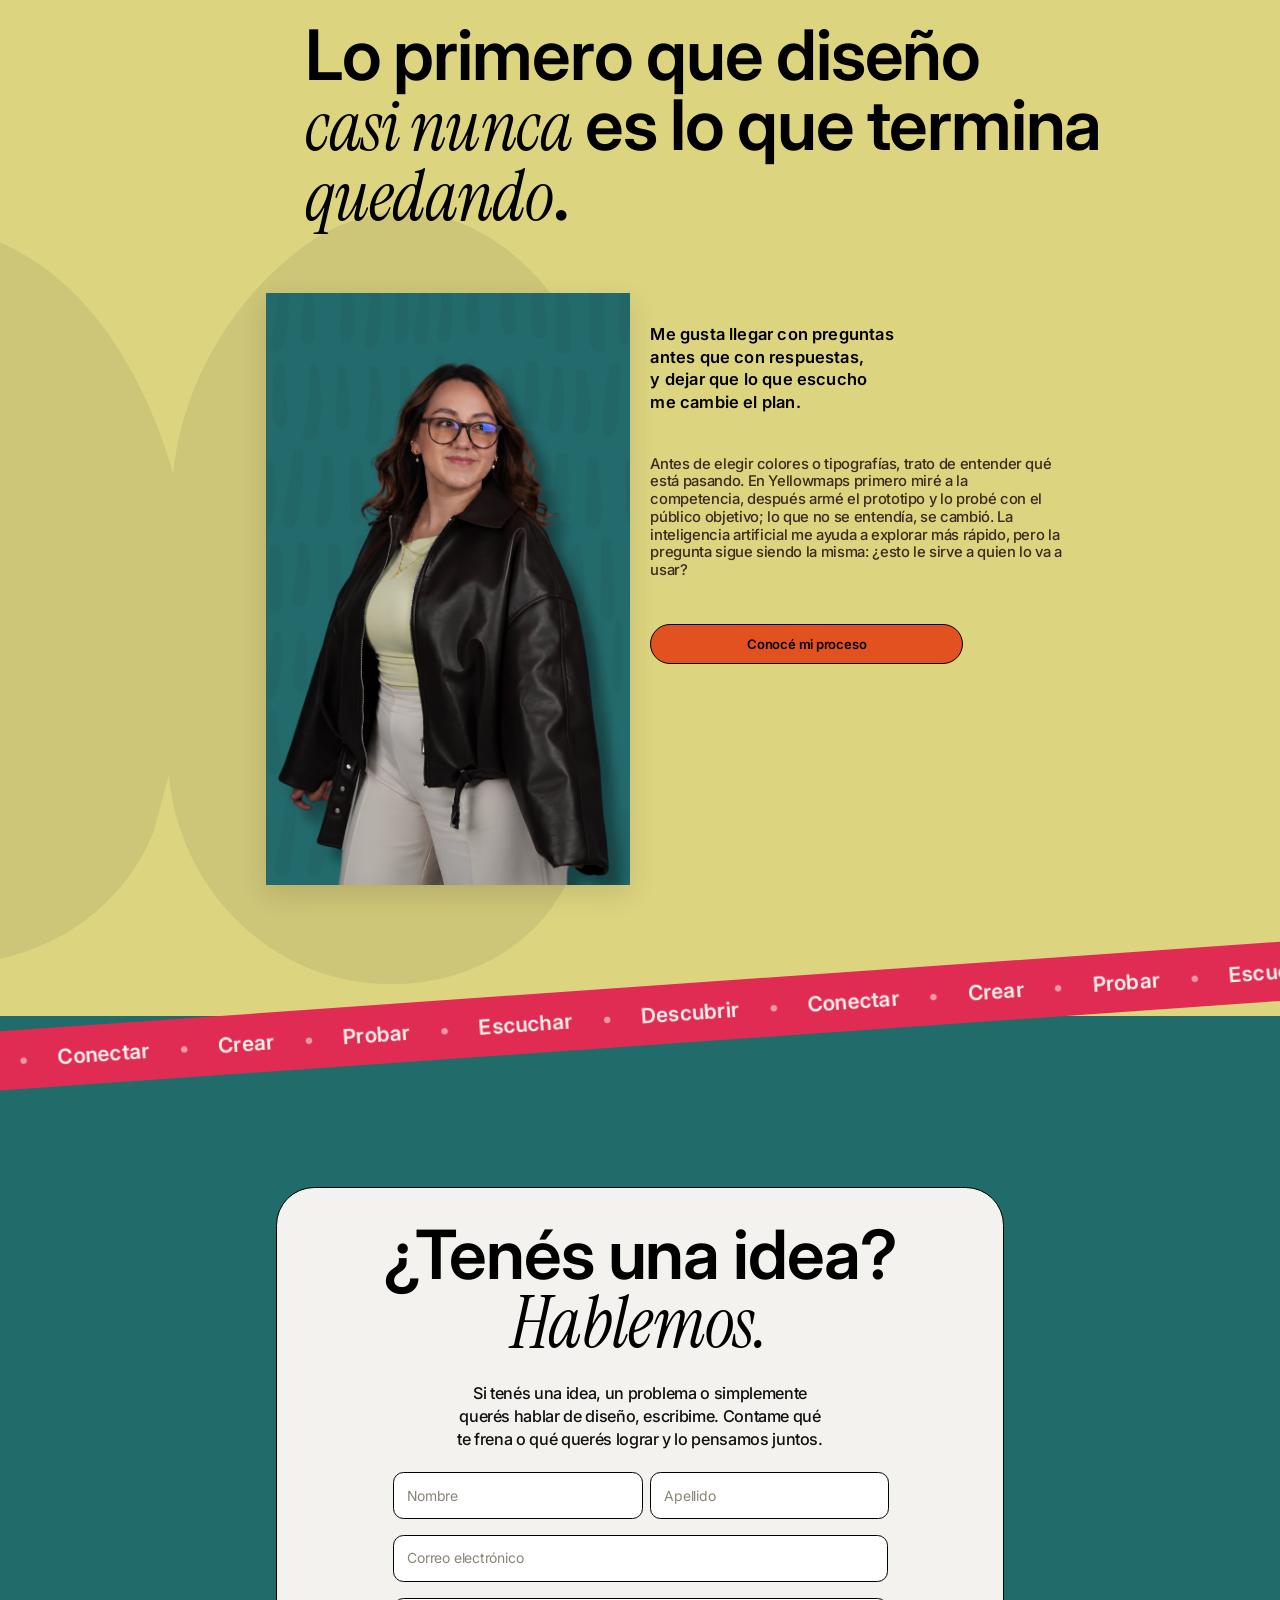
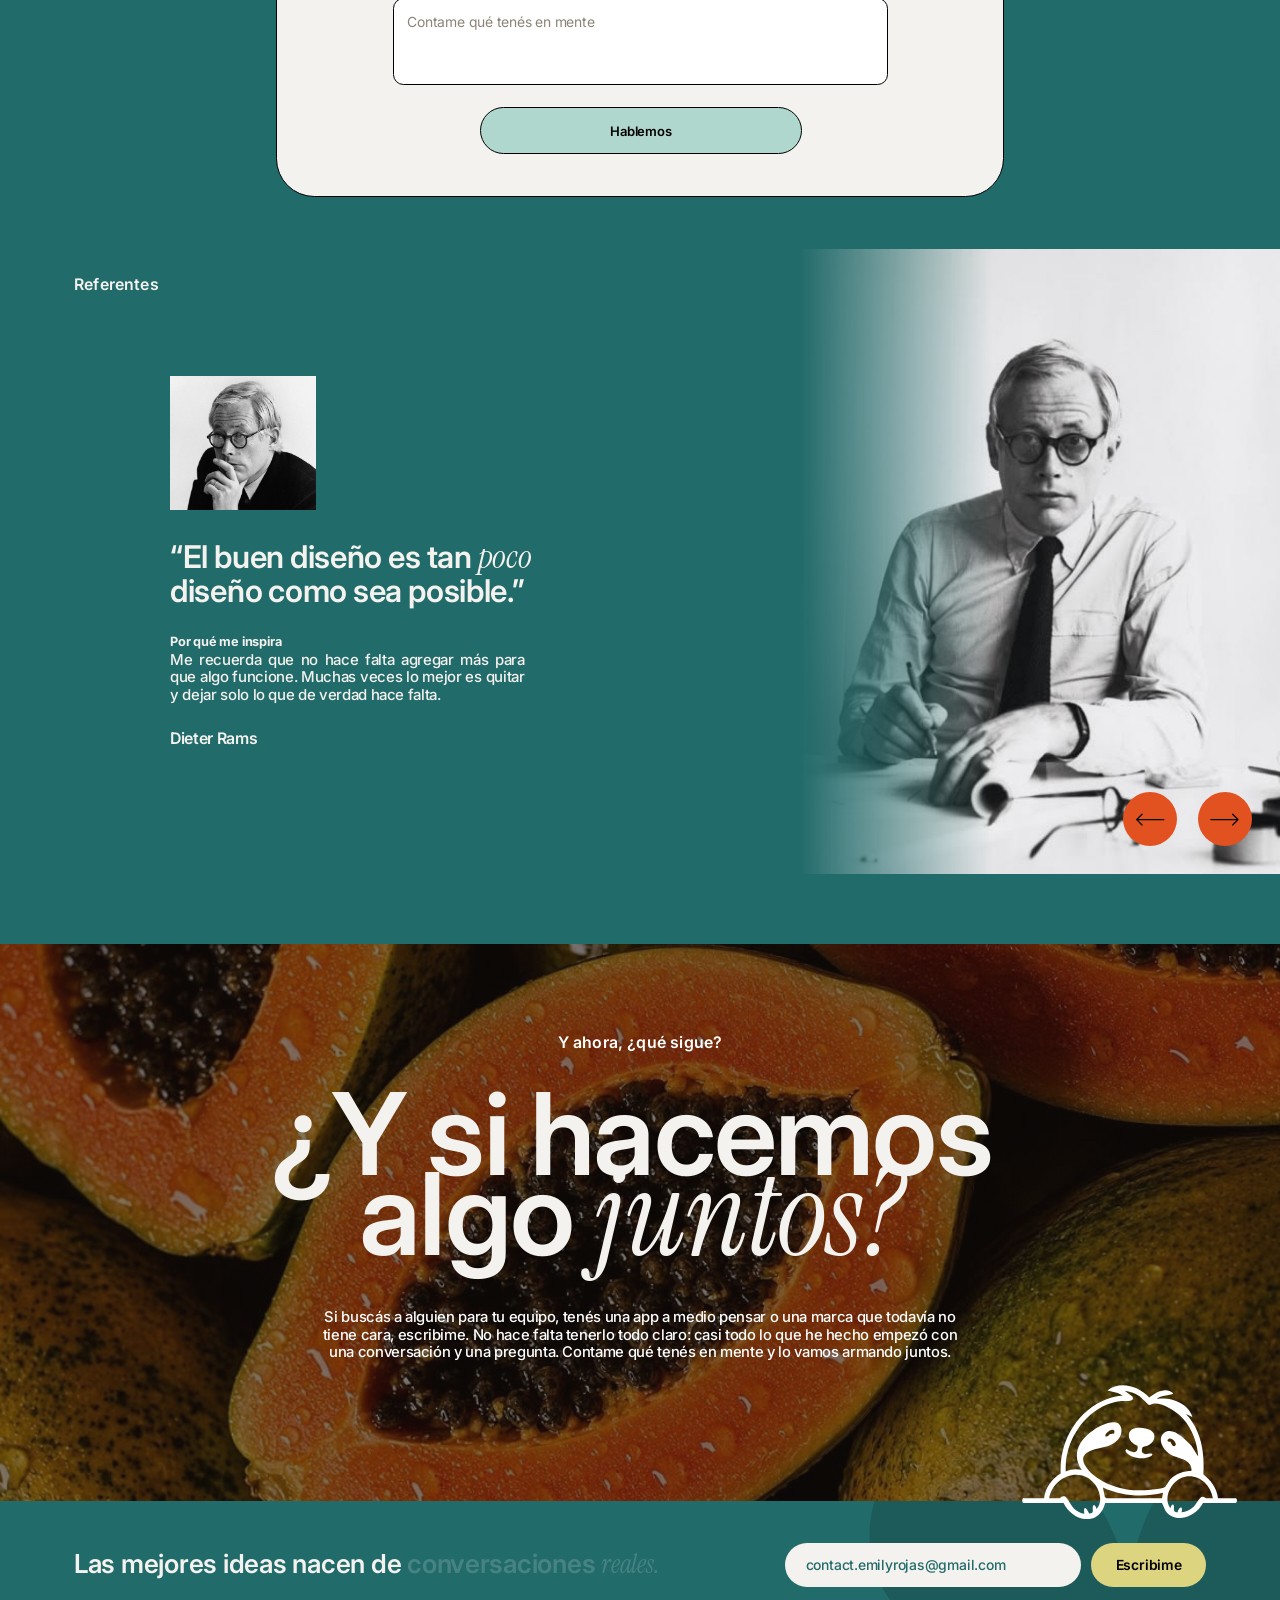
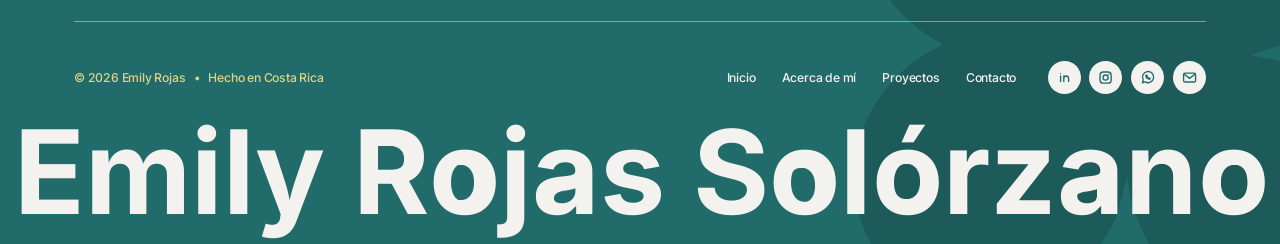
==== commit 42256bf8: "cambios" ====
--- a/index.html
+++ b/index.html
@@ -12,7 +12,7 @@
 <link rel="preconnect" href="https://fonts.googleapis.com">
 <link rel="preconnect" href="https://fonts.gstatic.com" crossorigin>
 <link href="https://fonts.googleapis.com/css2?family=Inter:ital,wght@0,300;0,400;0,500;0,600;0,700;0,800;1,500&family=Inter+Tight:wght@400;500;700;800&family=Instrument+Serif:ital@0;1&family=Shrikhand&display=swap" rel="stylesheet">
-<link rel="stylesheet" href="assets/css/style.css?v=20261028">
+<link rel="stylesheet" href="assets/css/style.css?v=20261029">
 </head>
 <body>
 
@@ -333,6 +333,6 @@
     </div>
   </footer>
 
-<script src="assets/js/main.js?v=20261028"></script>
+<script src="assets/js/main.js?v=20261029"></script>
 </body>
 </html>
--- a/assets/css/style.css
+++ b/assets/css/style.css
@@ -2270,7 +2270,7 @@
 .cx-meta dd { margin: calc(var(--u) * 4) 0 0; font-size: calc(var(--u) * 18); font-weight: 600; line-height: 1.35; }
 
 .cx-sec { display: grid; grid-template-columns: calc(var(--u) * 300) 1fr; gap: calc(var(--u) * 60); margin-top: calc(var(--u) * 130); padding-top: calc(var(--u) * 28); border-top: 1px solid rgba(0, 0, 0, 0.15); }
-.cx-label { position: sticky; top: calc(var(--u) * 40); align-self: start; }
+.cx-label { position: sticky; top: calc(var(--u) * 140); align-self: start; } /* clears the round back button */
 .cx-label span { display: inline-grid; place-items: center; width: calc(var(--u) * 46); height: calc(var(--u) * 46); border-radius: 50%; background: var(--brand); color: var(--brand-ink); font-size: calc(var(--u) * 15); font-weight: 600; letter-spacing: var(--tracking-small); }
 .cx-label h3 { margin: calc(var(--u) * 18) 0 0; font-family: var(--font-display); font-size: calc(var(--u) * 44); font-weight: 600; line-height: 1; letter-spacing: var(--tracking-heading); }
 .cx-text { max-width: calc(var(--u) * 780); margin: 0 0 calc(var(--u) * 40); font-size: calc(var(--u) * 22); line-height: 1.5; }
